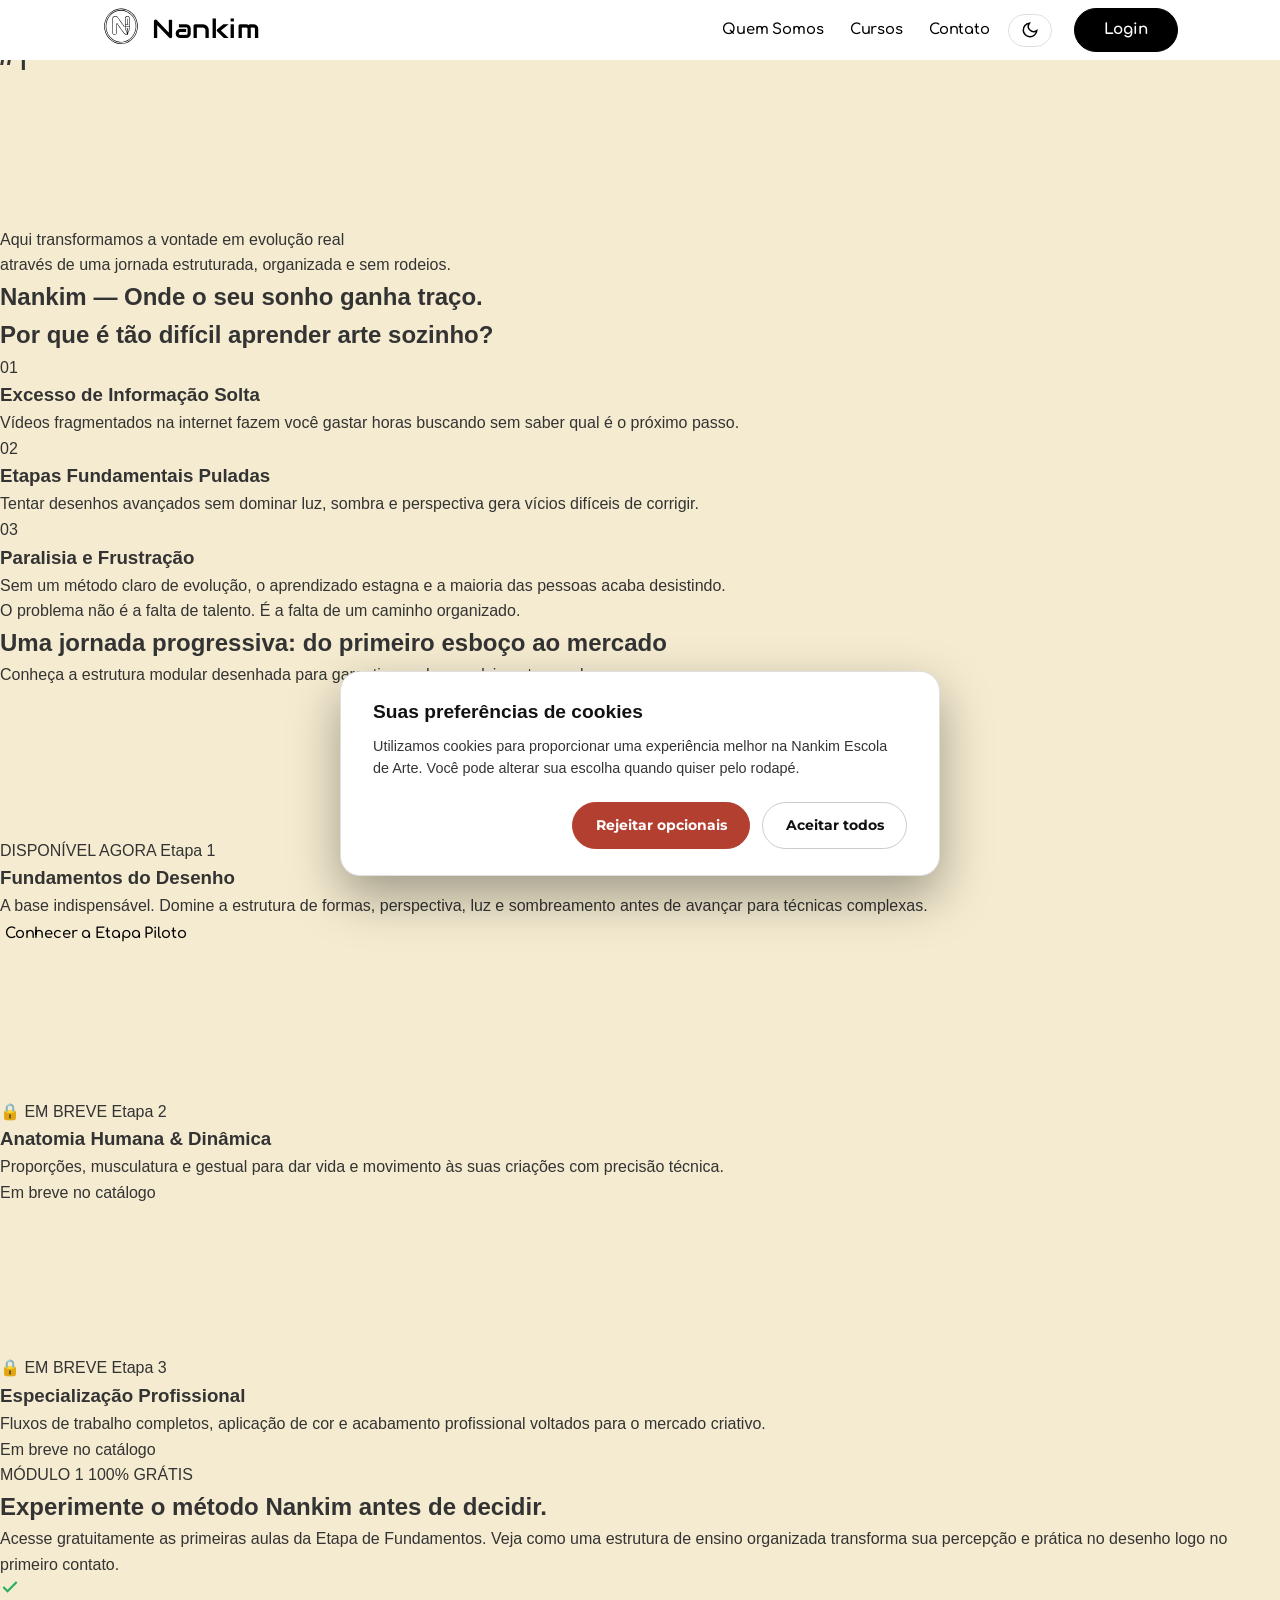
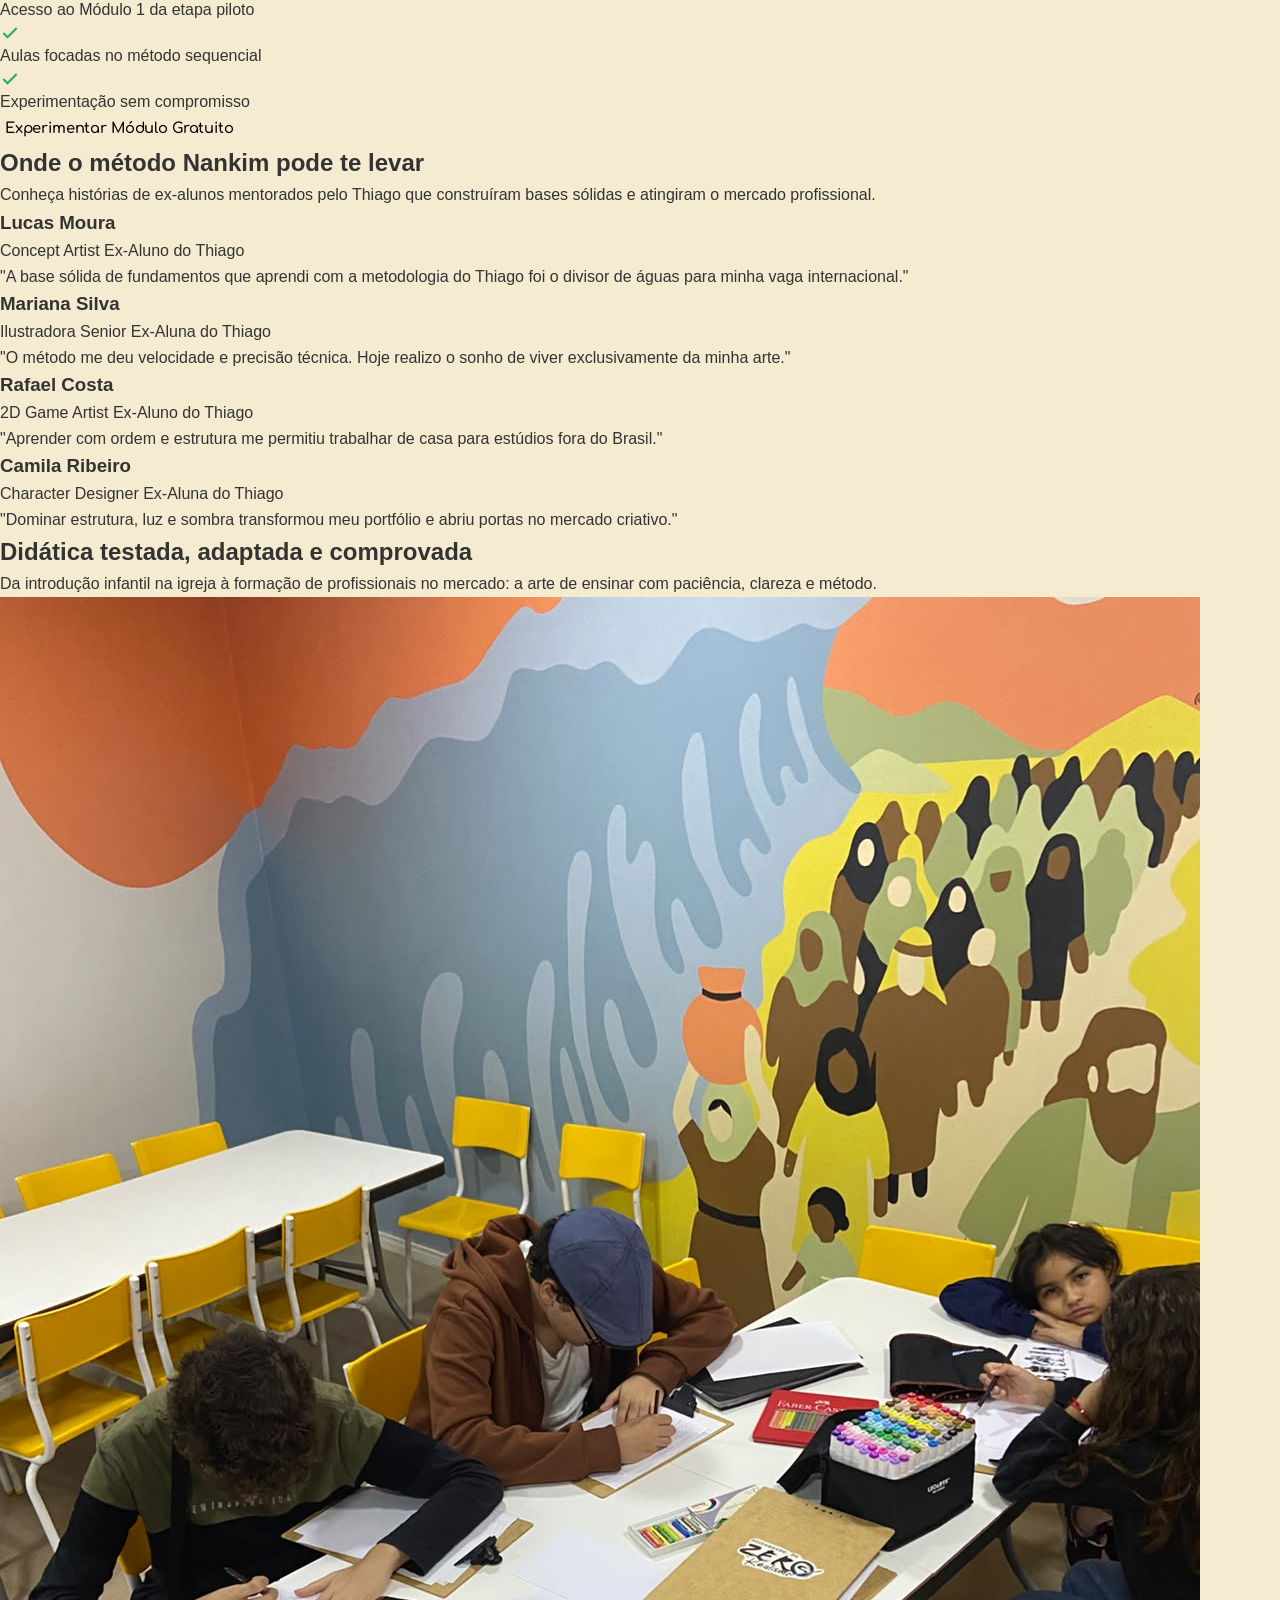
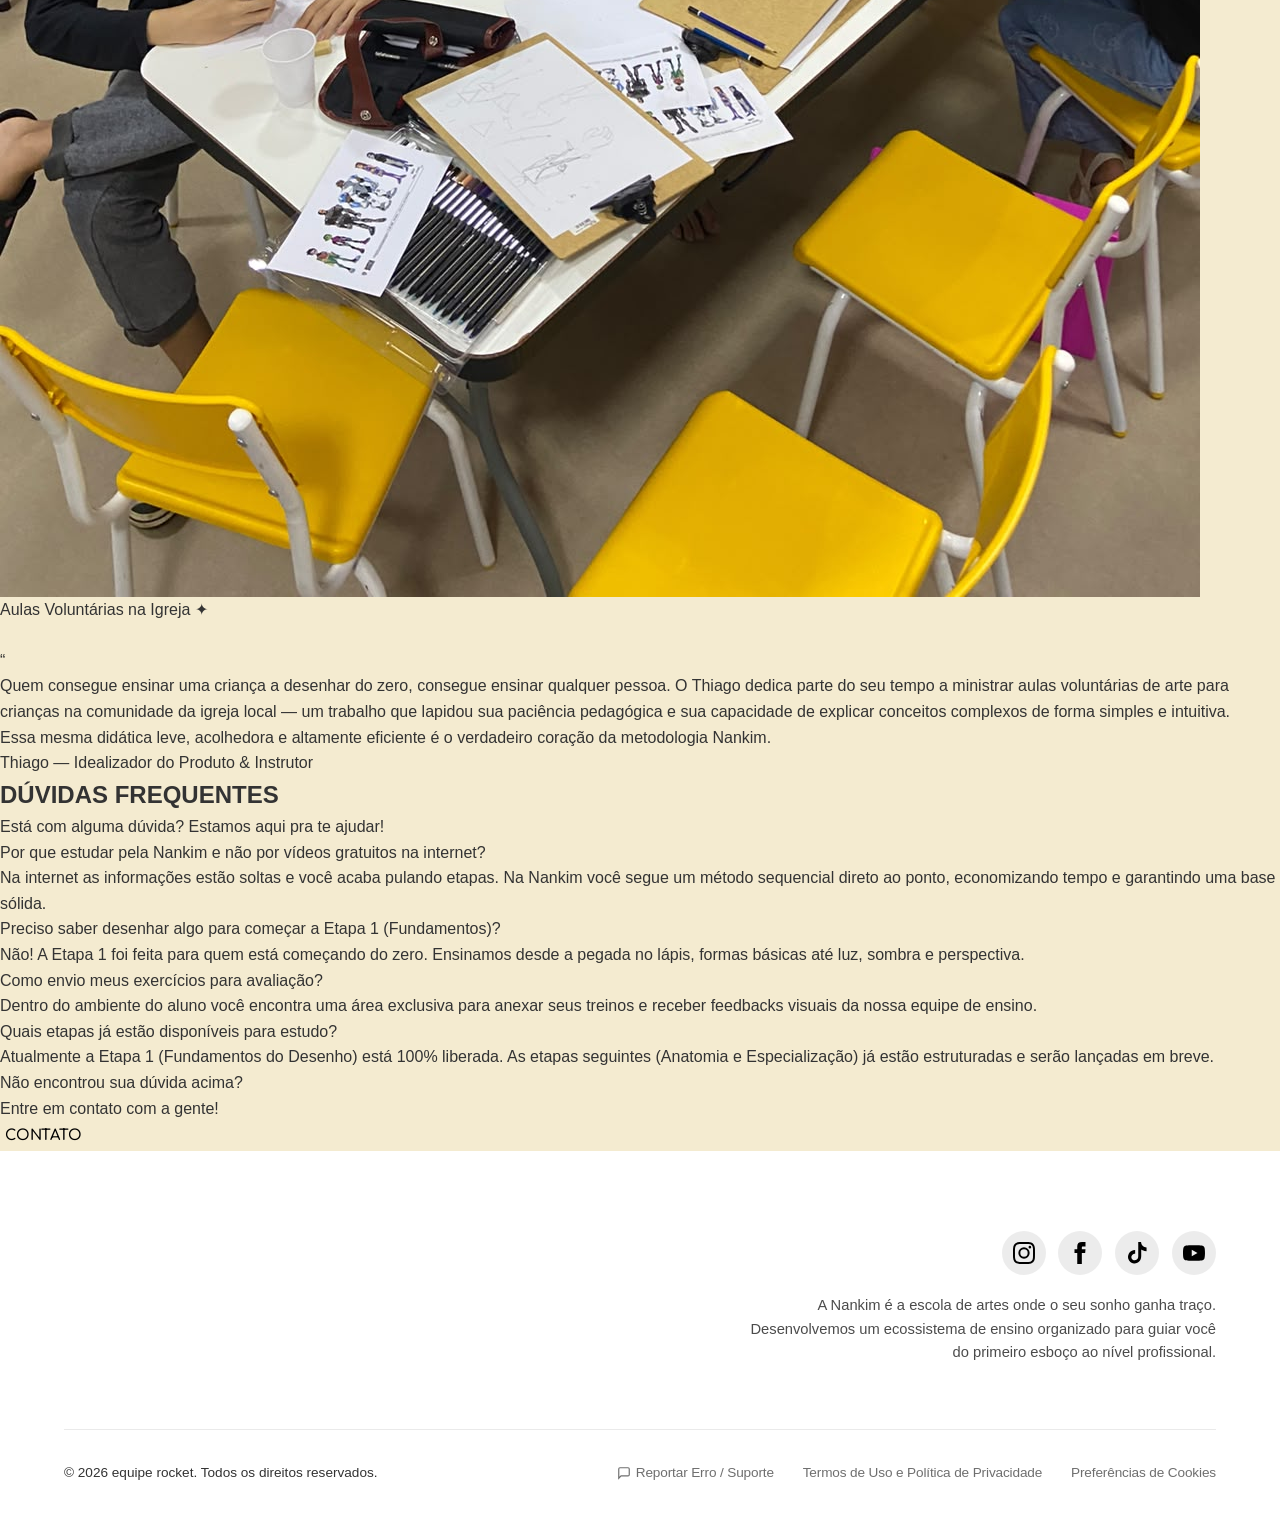
==== index.html @ a7477d25 "termos ajustado" ====
<!DOCTYPE html>
<html lang="pt-BR">

<head>
    <meta charset="UTF-8">
    <meta name="viewport" content="width=device-width, initial-scale=1.0">
    <title>Nankim Escola de Arte | Home</title>

    <!-- Conexão Prévia Google Fonts -->
    <link rel="preconnect" href="https://fonts.googleapis.com">
    <link rel="preconnect" href="https://fonts.gstatic.com" crossorigin>
    <link
        href="https://fonts.googleapis.com/css2?family=Caveat:wght@500;600;700&family=Comfortaa:wght@500;600;700&family=Lobster&family=Lobster+Two:ital,wght@0,400;0,700;1,400;1,700&family=Montserrat:wght@400;500;600;700;800;900&family=Share+Tech&family=Sora:wght@400;500;600;700&display=swap"
        rel="stylesheet">

    <!-- Estilos Base Globais e Específicos -->
    <link rel="stylesheet" href="css/reset.css">
    <link rel="stylesheet" href="css/variaveis.css">
    <link rel="stylesheet" href="css/menu.css">
    <link rel="stylesheet" href="css/rodape.css">
    <link rel="stylesheet" href="css/modais.css">
    <link rel="stylesheet" href="css/formularios.css">
    <link rel="stylesheet" href="css/home.css">
    <link rel="stylesheet" href="css/termos.css">



    <!-- Scripts Globais da Aplicação -->
    <script src="./js/global.js"></script>
    <script src="./js/login.js"></script>
    <script src="../js/cookies.js"></script>
    <script src="./js/termos.js"></script>
</head>

<body>
    <!-- Injeção dinâmica do menu global -->
    <div id="header-container"></div>

    <main>
        <!-- Área 1: Header Principal -->
        <section class="super-header-gnomon">
            <div class="header-container-limpo">
                <h1 class="titulo-cuberto-estilo">
                    <span class="linha-esquerda">Escola de Arte</span>
                    <span class="linha-direita">& Ilustração</span>
                </h1>

                <div class="bloco-proposta-cta">
                    <h2 class="subtitulo-pergunta-cuberto">
                        <span class="prefixo-barra">//</span>
                        <span id="texto-digitado"></span><span class="cursor-typing">|</span>
                    </h2>
                </div>

                <div class="container-video-showreel">
                    <video id="video-showreel-header" autoplay loop muted playsinline
                        poster="./imagens/banner-caneta.jpg">
                        <source src="./assets/video/video-principal.mp4" type="video/mp4">
                        Seu navegador não suporta a exibição de vídeos.
                    </video>
                    <div class="overlay-video"></div>
                    <div class="texto-sobre-video">
                        <p>Aqui transformamos a vontade em evolução real <br>através de uma jornada estruturada,
                            organizada e sem rodeios.</p>
                    </div>
                </div>

                <!-- Slogan em Destaque -->
                <div class="trava-slogan-container revelar-scroll">
                    <div class="box-slogan-glow">
                        <h2 class="trava-slogan-texto">
                            Nankim <span class="destaque-vermelho-slogan">— Onde o seu sonho ganha traço.</span>
                        </h2>
                    </div>
                </div>
            </div>
        </section>

        <!-- Bloco Escuro Centralizado -->
        <div class="cuberto-dark-section">

            <!-- Seção 2: Problemas do Autodidata (Clean & Sem Emojis) -->
            <section class="secao-pilares-clean">
                <div class="container-vitrine">
                    <div class="cabecalho-vitrine revelar-scroll">
                        <h2 class="titulo-destaque-vitrine">Por que é tão difícil aprender arte sozinho?</h2>
                    </div>

                    <div class="grid-pilares-modernos revelar-scroll">
                        <article class="card-pilar-moderno">
                            <span class="pilar-numero">01</span>
                            <h3 class="titulo-pilar-moderno">Excesso de Informação Solta</h3>
                            <p class="texto-pilar-moderno">Vídeos fragmentados na internet fazem você gastar horas
                                buscando sem saber qual é o próximo passo.</p>
                        </article>

                        <article class="card-pilar-moderno">
                            <span class="pilar-numero">02</span>
                            <h3 class="titulo-pilar-moderno">Etapas Fundamentais Puladas</h3>
                            <p class="texto-pilar-moderno">Tentar desenhos avançados sem dominar luz, sombra e
                                perspectiva gera vícios difíceis de corrigir.</p>
                        </article>

                        <article class="card-pilar-moderno">
                            <span class="pilar-numero">03</span>
                            <h3 class="titulo-pilar-moderno">Paralisia e Frustração</h3>
                            <p class="texto-pilar-moderno">Sem um método claro de evolução, o aprendizado estagna e a
                                maioria das pessoas acaba desistindo.</p>
                        </article>
                    </div>

                    <!-- Fechamento com a frase de impacto em destaque -->
                    <div class="fechamento-frase-impacto revelar-scroll">
                        <p class="subtitulo-detalhe-vitrine destaque-frase-fechamento">
                            O problema não é a falta de talento. <span class="destaque-vermelho">É a falta de um caminho
                                organizado.</span>
                        </p>
                    </div>
                </div>
            </section>
            <!-- Seção 3: Vitrine de Etapas (Trilha de Formação) -->
            <section class="secao-vitrine-cursos" id="cursos">
                <div class="container-vitrine">
                    <div class="cabecalho-vitrine">
                        <h2 class="titulo-destaque-vitrine">Uma jornada progressiva: do primeiro esboço ao mercado</h2>
                        <p class="subtitulo-detalhe-vitrine">Conheça a estrutura modular desenhada para garantir seu
                            desenvolvimento sem lacunas.</p>
                    </div>

                    <div class="grid-cards-cursos">
                        <article class="card-curso card-disponivel card-com-video">
                            <video class="video-bg-card" loop muted playsinline preload="metadata">
                                <source src="./assets/video/video-fundamento.mp4" type="video/mp4">
                            </video>
                            <div class="overlay-card-bg"></div>
                            <div class="conteudo-card-wrapper">
                                <div class="header-card-curso">
                                    <span class="tag-status status-disponivel">
                                        <span class="ponto-status"></span> DISPONÍVEL AGORA
                                    </span>
                                    <span class="categoria-curso">Etapa 1</span>
                                </div>
                                <div class="corpo-card-curso">
                                    <h3 class="nome-curso">Fundamentos do Desenho</h3>
                                    <p class="descricao-curso">A base indispensável. Domine a estrutura de formas,
                                        perspectiva, luz e sombreamento antes de avançar para técnicas complexas.</p>
                                </div>
                                <div class="footer-card-curso">
                                    <a href="./cursos.html" class="btn-card-cta link-magnetico">Conhecer a Etapa
                                        Piloto</a>
                                </div>
                            </div>
                        </article>

                        <article class="card-curso card-em-breve card-com-video">
                            <video class="video-bg-card" loop muted playsinline preload="metadata">
                                <source src="./assets/video/video-anatomia.mp4" type="video/mp4">
                            </video>
                            <div class="overlay-card-bg"></div>
                            <div class="conteudo-card-wrapper">
                                <div class="header-card-curso">
                                    <span class="tag-status status-em-breve">🔒 EM BREVE</span>
                                    <span class="categoria-curso">Etapa 2</span>
                                </div>
                                <div class="corpo-card-curso">
                                    <h3 class="nome-curso">Anatomia Humana & Dinâmica</h3>
                                    <p class="descricao-curso">Proporções, musculatura e gestual para dar vida e
                                        movimento às suas criações com precisão técnica.</p>
                                </div>
                                <div class="footer-card-curso">
                                    <button class="btn-card-bloqueado" disabled>Em breve no catálogo</button>
                                </div>
                            </div>
                        </article>

                        <article class="card-curso card-em-breve card-com-video">
                            <video class="video-bg-card" loop muted playsinline preload="metadata">
                                <source src="./assets/video/video-digital.mp4" type="video/mp4">
                            </video>
                            <div class="overlay-card-bg"></div>
                            <div class="conteudo-card-wrapper">
                                <div class="header-card-curso">
                                    <span class="tag-status status-em-breve">🔒 EM BREVE</span>
                                    <span class="categoria-curso">Etapa 3</span>
                                </div>
                                <div class="corpo-card-curso">
                                    <h3 class="nome-curso">Especialização Profissional</h3>
                                    <p class="descricao-curso">Fluxos de trabalho completos, aplicação de cor e
                                        acabamento profissional voltados para o mercado criativo.</p>
                                </div>
                                <div class="footer-card-curso">
                                    <button class="btn-card-bloqueado" disabled>Em breve no catálogo</button>
                                </div>
                            </div>
                        </article>
                    </div>
                </div>
            </section>

            <!-- Seção 4: Degustação Gratuita (Módulo Piloto) -->
            <section class="secao-degustacao">
                <div class="degustacao-container">
                    <div class="degustacao-card-destaque">
                        <div class="borda-luz-vermelha"></div>
                        <div class="degustacao-card-conteudo-inner">
                            <div class="degustacao-selo-wrapper">
                                <div class="degustacao-circulo-giratorio"></div>
                                <div class="degustacao-texto-pulsante">
                                    <span class="selo-sub-top">MÓDULO 1</span>
                                    <span class="selo-destaque selo-vermelho">100% GRÁTIS</span>
                                </div>
                            </div>
                            <div class="degustacao-conteudo">
                                <h2 class="degustacao-titulo">Experimente o método Nankim antes de decidir.</h2>
                                <p class="degustacao-descricao">Acesse gratuitamente as primeiras aulas da Etapa de
                                    Fundamentos. Veja como uma estrutura de ensino organizada transforma sua percepção e
                                    prática no desenho logo no primeiro contato.</p>
                                <ul class="degustacao-beneficios">
                                    <li><svg width="20" height="20" viewBox="0 0 24 24" fill="none" stroke="#27ae60"
                                            stroke-width="2.5">
                                            <polyline points="20 6 9 17 4 12"></polyline>
                                        </svg> Acesso ao Módulo 1 da etapa piloto</li>
                                    <li><svg width="20" height="20" viewBox="0 0 24 24" fill="none" stroke="#27ae60"
                                            stroke-width="2.5">
                                            <polyline points="20 6 9 17 4 12"></polyline>
                                        </svg> Aulas focadas no método sequencial</li>
                                    <li><svg width="20" height="20" viewBox="0 0 24 24" fill="none" stroke="#27ae60"
                                            stroke-width="2.5">
                                            <polyline points="20 6 9 17 4 12"></polyline>
                                        </svg> Experimentação sem compromisso</li>
                                </ul>
                                <button type="button" class="btn-degustacao-cta link-magnetico"
                                    data-modal="cadastro">Experimentar Módulo Gratuito</button>
                            </div>
                        </div>
                    </div>
                </div>
            </section>
        </div>

        <!-- Seção 5: Depoimentos (Casos de Sucesso Reais) -->
        <section class="cuberto-light-section" id="depoimentos">
            <div class="container-vitrine">
                <div class="cabecalho-vitrine-claro revelar-scroll">
                    <h2 class="titulo-destaque-claro">Onde o método Nankim pode te levar</h2>
                    <p class="subtitulo-detalhe-claro">Conheça histórias de ex-alunos mentorados pelo Thiago que
                        construíram bases sólidas e atingiram o mercado profissional.</p>
                </div>

                <div class="wrapper-depoimentos-stack revelar-scroll">
                    <article class="card-depo">
                        <div class="depo-header-sucesso">
                            <div class="depo-foto" style="background-image: url('https://i.pravatar.cc/150?img=11');">
                            </div>
                            <div class="depo-info-aluno">
                                <h3 class="depo-nome">Lucas Moura</h3>
                                <span class="depo-cargo">Concept Artist</span>
                                <span class="depo-empresa">Ex-Aluno do Thiago</span>
                            </div>
                        </div>
                        <p class="depo-quote">"A base sólida de fundamentos que aprendi com a metodologia do Thiago foi
                            o divisor de águas para minha vaga internacional."</p>
                    </article>

                    <article class="card-depo">
                        <div class="depo-header-sucesso">
                            <div class="depo-foto" style="background-image: url('https://i.pravatar.cc/150?img=47');">
                            </div>
                            <div class="depo-info-aluno">
                                <h3 class="depo-nome">Mariana Silva</h3>
                                <span class="depo-cargo">Ilustradora Senior</span>
                                <span class="depo-empresa">Ex-Aluna do Thiago</span>
                            </div>
                        </div>
                        <p class="depo-quote">"O método me deu velocidade e precisão técnica. Hoje realizo o sonho de
                            viver exclusivamente da minha arte."</p>
                    </article>

                    <article class="card-depo">
                        <div class="depo-header-sucesso">
                            <div class="depo-foto" style="background-image: url('https://i.pravatar.cc/150?img=33');">
                            </div>
                            <div class="depo-info-aluno">
                                <h3 class="depo-nome">Rafael Costa</h3>
                                <span class="depo-cargo">2D Game Artist</span>
                                <span class="depo-empresa">Ex-Aluno do Thiago</span>
                            </div>
                        </div>
                        <p class="depo-quote">"Aprender com ordem e estrutura me permitiu trabalhar de casa para
                            estúdios fora do Brasil."</p>
                    </article>

                    <article class="card-depo">
                        <div class="depo-header-sucesso">
                            <div class="depo-foto" style="background-image: url('https://i.pravatar.cc/150?img=44');">
                            </div>
                            <div class="depo-info-aluno">
                                <h3 class="depo-nome">Camila Ribeiro</h3>
                                <span class="depo-cargo">Character Designer</span>
                                <span class="depo-empresa">Ex-Aluna do Thiago</span>
                            </div>
                        </div>
                        <p class="depo-quote">"Dominar estrutura, luz e sombra transformou meu portfólio e abriu portas
                            no mercado criativo."</p>
                    </article>
                </div>
            </div>
        </section>

        <!-- Seção 6: Propósito e Didática Nankim -->
        <section class="secao-missao-institucional" id="missao">
            <div class="container-vitrine">
                <div class="cabecalho-vitrine-claro revelar-scroll">
                    <h2 class="titulo-destaque-claro">Didática testada, adaptada e comprovada</h2>
                    <p class="subtitulo-detalhe-claro">Da introdução infantil na igreja à formação de profissionais no
                        mercado: a arte de ensinar com paciência, clareza e método.</p>
                </div>

                <div class="grid-missao revelar-scroll">
                    <div class="coluna-galeria-missao">
                        <div class="moldura-foto-destaque">
                            <img id="foto-missao-principal" src="./assets/img/ensino/ensino1.jpeg"
                                alt="Thiago ensinando arte para crianças na igreja">
                            <div class="overlay-gradiente-foto"></div>
                            <span class="badge-foto-legenda">Aulas Voluntárias na Igreja ✦</span>
                        </div>
                        <div class="grid-thumbs-galeria">
                            <button class="thumb-item ativo" data-index="0"
                                style="background-image: url('./assets/img/ensino1.jpeg');"
                                aria-label="Ver foto 1"></button>
                            <button class="thumb-item" data-index="1"
                                style="background-image: url('./assets/img/ensino2.jpeg');"
                                aria-label="Ver foto 2"></button>
                            <button class="thumb-item" data-index="2"
                                style="background-image: url('./assets/img/ensino3.jpeg');"
                                aria-label="Ver foto 3"></button>
                            <button class="thumb-item" data-index="3"
                                style="background-image: url('./assets/img/ensino4.jpeg');"
                                aria-label="Ver foto 4"></button>
                            <button class="thumb-item" data-index="4"
                                style="background-image: url('./assets/img/ensino5.jpeg');"
                                aria-label="Ver foto 5"></button>
                            <button class="thumb-item" data-index="5"
                                style="background-image: url('./assets/img/ensino6.jpeg');"
                                aria-label="Ver foto 6"></button>
                        </div>
                    </div>

                    <div class="coluna-texto-missao">
                        <div class="card-texto-proposito">
                            <span class="prefixo-aspas">“</span>
                            <p class="texto-missao-destaque">Quem consegue ensinar uma criança a desenhar do zero,
                                consegue ensinar qualquer pessoa. O Thiago dedica parte do seu tempo a ministrar aulas
                                voluntárias de arte para crianças na comunidade da igreja local — um trabalho que
                                lapidou sua paciência pedagógica e sua capacidade de explicar conceitos complexos de
                                forma simples e intuitiva.</p>
                            <p class="texto-missao-complemento">Essa mesma didática leve, acolhedora e altamente
                                eficiente é o verdadeiro coração da metodologia Nankim.</p>
                            <div class="rodape-autor-missao">
                                <span class="linha-decorativa-vermelha"></span>
                                <span class="nome-instrutor-missao">Thiago — Idealizador do Produto & Instrutor</span>
                            </div>
                        </div>
                    </div>
                </div>
            </div>
        </section>

        <!-- Seção 7: FAQ (Dúvidas Frequentes) -->
        <section class="cuberto-dark-footer-section" id="faq">
            <div class="container-vitrine">
                <div class="cabecalho-vitrine revelar-scroll">
                    <h2 class="titulo-destaque-vitrine">DÚVIDAS FREQUENTES</h2>
                    <p class="subtitulo-detalhe-vitrine">Está com alguma dúvida? Estamos aqui pra te ajudar!</p>
                </div>

                <div class="accordion-faq-container revelar-scroll">
                    <div class="faq-item">
                        <button class="faq-pergunta">Por que estudar pela Nankim e não por vídeos gratuitos na internet?
                            <span class="faq-icone"></span></button>
                        <div class="faq-resposta">
                            <p>Na internet as informações estão soltas e você acaba pulando etapas. Na Nankim você segue
                                um método sequencial direto ao ponto, economizando tempo e garantindo uma base sólida.
                            </p>
                        </div>
                    </div>
                    <div class="faq-item">
                        <button class="faq-pergunta">Preciso saber desenhar algo para começar a Etapa 1 (Fundamentos)?
                            <span class="faq-icone"></span></button>
                        <div class="faq-resposta">
                            <p>Não! A Etapa 1 foi feita para quem está começando do zero. Ensinamos desde a pegada no
                                lápis, formas básicas até luz, sombra e perspectiva.</p>
                        </div>
                    </div>
                    <div class="faq-item">
                        <button class="faq-pergunta">Como envio meus exercícios para avaliação? <span
                                class="faq-icone"></span></button>
                        <div class="faq-resposta">
                            <p>Dentro do ambiente do aluno você encontra uma área exclusiva para anexar seus treinos e
                                receber feedbacks visuais da nossa equipe de ensino.</p>
                        </div>
                    </div>
                    <div class="faq-item">
                        <button class="faq-pergunta">Quais etapas já estão disponíveis para estudo? <span
                                class="faq-icone"></span></button>
                        <div class="faq-resposta">
                            <p>Atualmente a Etapa 1 (Fundamentos do Desenho) está 100% liberada. As etapas seguintes
                                (Anatomia e Especialização) já estão estruturadas e serão lançadas em breve.</p>
                        </div>
                    </div>
                </div>

                <div class="faq-contato-cta revelar-scroll">
                    <p>Não encontrou sua dúvida acima? <br>Entre em contato com a gente!</p>
                    <a href="./contato.html" class="btn-faq-contato link-magnetico">CONTATO</a>
                </div>
            </div>
        </section>
    </main>

    <!-- Injeção dinâmica do rodapé global -->
    <div id="footer-container"></div>


    <!-- Script Exclusivo da Home -->
    <script src="./js/home.js"></script>
</body>

</html>
---- css/variaveis.css ----
@import url('https://fonts.googleapis.com/css2?family=Audiowide&family=Caveat:wght@500;600;700&family=Comfortaa:wght@500;600;700&display=swap');

/* --- Variáveis de Tema (Apenas para o Menu por enquanto) --- */
:root {
    --bg-menu: #ffffff;
    --texto-menu: #000000;
}

:root[data-theme="dark"] {
    --bg-menu: #2b2b2b; /* ou #000000 se preferir preto puro */
    --texto-menu: #ffffff;
}

/* Inverte o SVG do ícone no modo escuro */
:root[data-theme="dark"] .menu-global .logo-img-simbolo {
    filter: invert(1);
}
/* ================= CORES DE TEMA DO MENU ================= */
:root {
    --menu-bg: #ffffff;
    --menu-texto: #000000;
    --menu-scrolled-bg: rgba(255, 255, 255, 0.98);
}

:root[data-theme="dark"] {
    --menu-bg: #000000;
    --menu-texto: #ffffff;
    --menu-scrolled-bg: rgba(0, 0, 0, 0.98);
}

/* ================= RESET BÁSICO E TIPOGRAFIA ================= */
* {
    margin: 0;
    padding: 0;
    box-sizing: border-box;
    font-family: 'Segoe UI', Tahoma, Geneva, Verdana, sans-serif;
}

html {
    scroll-behavior: smooth;
}

body {
    background-color: #F4EBD0;
    color: #333;
    line-height: 1.6;
}

img,
iframe,
video {
    max-width: 100%;
}
---- css/menu.css ----
/* ================= CABEÇALHO (MENU MINIMALISTA - TIPO CUBERTO) ================= */
.menu-global {
    position: fixed;
    top: 0;
    left: 0;
    width: 100%;
    z-index: 1000;
    background-color: var(--menu-bg);
    display: flex;
    justify-content: space-between;
    align-items: center;
    padding: 0.5rem 8% !important;
    box-shadow: none;
    transition: background-color 0.3s ease, padding 0.3s ease, box-shadow 0.3s ease;
    font-family: 'Comfortaa', cursive;
}

.menu-global.scrolled {
    background-color: var(--menu-scrolled-bg);
    backdrop-filter: blur(12px);
    padding: 0.4rem 8% !important;
    box-shadow: 0 2px 10px rgba(0, 0, 0, 0.04);
}

/* LOGO FIXA */
.menu-global .logo {
    display: inline-flex;
    align-items: center;
    gap: 0.75rem;
    text-decoration: none;
    color: var(--menu-texto) !important;
    cursor: pointer;
    opacity: 1 !important;
    visibility: visible !important;
    pointer-events: auto !important;
    transform: none !important;
}

/* SÍMBOLO DA LOGO */
.logo-icone-wrapper {
    display: flex !important;
    width: 38px;
    height: 38px;
    align-items: center;
    justify-content: center;
    flex-shrink: 0;
    position: relative;
}

.logo-img-simbolo {
    width: 54px;
    height: 54px;
    max-width: none;
    object-fit: contain;
    border-radius: 50%;
    transition: transform 0.6s cubic-bezier(0.34, 1.56, 0.64, 1), filter 0.3s ease;
}

/* Inverte a cor do ícone SVG da logo para branco quando o tema for escuro */
:root[data-theme="dark"] .menu-global .logo-img-simbolo {
    filter: invert(1);
}

.logo:hover .logo-img-simbolo {
    transform: rotate(360deg);
}

.logo-texto-wrapper {
    display: inline-flex;
    align-items: center;
    white-space: nowrap;
    line-height: 1;
}

/* NANKIM COM FONTE AUDIOWIDE */
.logo-fixo {
    font-family: 'Audiowide', cursive;
    font-size: 1.6rem;
    font-weight: 400;
    letter-spacing: 0.02em;
    color: var(--menu-texto) !important;
    display: inline-block;
}

/* ART SCHOOL COM FONTE CAVEAT */
.logo-expansivel {
    display: inline-flex;
    align-items: center;
    max-width: 0;
    opacity: 0;
    overflow: hidden;
    font-family: 'Caveat', cursive;
    font-size: 1.05rem;
    font-weight: 700;
    color: var(--menu-texto) !important;
    line-height: 1;
    white-space: nowrap;
    transition: max-width 0.45s cubic-bezier(0.76, 0, 0.24, 1), 
                opacity 0.35s ease, 
                padding-left 0.35s ease,
                padding-right 0.35s ease;
}

.logo:hover .logo-expansivel {
    max-width: 200px;
    opacity: 1;
    padding-left: 0.35rem;
    padding-right: 0.5rem;
}

/* NAV E LINKS COM FONTE COMFORTAA */
.menu-global nav {
    display: flex;
    gap: 0.65rem;
    align-items: center;
}

.link-magnetico {
    display: inline-flex;
    align-items: center;
    position: relative;
    font-family: 'Comfortaa', cursive;
    color: var(--menu-texto) !important;
    text-decoration: none;
    font-size: 0.92rem;
    font-weight: 600;
    letter-spacing: -0.01em;
    padding: 0.2rem 0.3rem;
    transition: color 0.3s ease, transform 0.2s cubic-bezier(0.25, 1, 0.5, 1);
}

/* BOLINHA APENAS NA PÁGINA ATIVA */
.dot-hover {
    width: 6px;
    height: 6px;
    background-color: var(--menu-texto);
    border-radius: 50%;
    margin-right: 0px;
    opacity: 0;
    transform: scale(0);
    transition: all 0.3s cubic-bezier(0.34, 1.56, 0.64, 1);
}

.link-magnetico.pagina-ativa .dot-hover {
    opacity: 1;
    transform: scale(1);
    margin-right: 6px;
}

/* ================= BOTÃO DE ALTERNÂNCIA DE TEMA (DESIGN ELEGANTE) ================= */
.btn-toggle-tema {
    background: transparent;
    border: 1px solid rgba(128, 128, 128, 0.25);
    border-radius: 50px;
    padding: 0.4rem 0.75rem !important;
    cursor: pointer;
    display: inline-flex;
    align-items: center;
    justify-content: center;
    margin: 0 0.2rem;
    color: var(--menu-texto) !important;
    transition: background-color 0.3s ease, border-color 0.3s ease, transform 0.2s ease;
}

.btn-toggle-tema:hover {
    border-color: var(--menu-texto);
    background-color: rgba(128, 128, 128, 0.1);
}

.btn-toggle-tema .icone-sol,
.btn-toggle-tema .icone-lua {
    display: inline-flex;
    align-items: center;
    justify-content: center;
    transition: transform 0.4s cubic-bezier(0.34, 1.56, 0.64, 1);
}

/* Exibe Sol no modo escuro e Lua no modo claro */
:root[data-theme="dark"] .btn-toggle-tema .icone-sol { display: inline-flex; }
:root[data-theme="dark"] .btn-toggle-tema .icone-lua { display: none; }

:root:not([data-theme="dark"]) .btn-toggle-tema .icone-sol { display: none; }
:root:not([data-theme="dark"]) .btn-toggle-tema .icone-lua { display: inline-flex; }

/* BOTÃO LOGIN COM FONTE COMFORTAA */
.btn-login {
    background-color: var(--menu-texto);
    color: var(--menu-bg) !important;
    border: 1px solid var(--menu-texto);
    padding: 0.75rem 1.8rem;
    margin-left: 0.5rem;
    border-radius: 50px;
    font-family: 'Comfortaa', cursive;
    font-size: 0.95rem;
    font-weight: 700;
    cursor: pointer;
    line-height: 1.2;
    transition: background-color 0.3s ease, color 0.3s ease, border-color 0.3s ease, transform 0.2s ease;
}

.btn-login:hover {
    background-color: var(--menu-bg);
    color: var(--menu-texto) !important;
    border-color: var(--menu-texto);
}

/* MENU MOBILE */
.btn-mobile {
    display: none;
    background: transparent;
    border: none;
    cursor: pointer;
}

.btn-mobile span {
    display: block;
    width: 22px;
    height: 3px;
    background: var(--menu-texto);
    margin: 4px 0;
    border-radius: 2px;
}

@media (max-width: 900px) {
    .menu-global {
        flex-wrap: wrap;
        justify-content: space-between;
    }

    .menu-global nav {
        width: 100%;
        justify-content: center;
    }
}

@media (max-width: 768px) {
    .menu-global {
        justify-content: space-between;
        padding: 1rem 5%;
    }

    .btn-mobile {
        display: block;
    }

    .menu-global nav {
        display: none;
    }

    .menu-global nav.menu-aberto {
        display: flex;
        flex-direction: column;
        align-items: stretch;
        gap: 1rem;
        padding: 1rem 0 0;
    }

    .menu-global nav.menu-aberto a,
    .menu-global nav.menu-aberto .btn-login,
    .menu-global nav.menu-aberto .btn-toggle-tema {
        width: 100%;
        padding: 0.75rem 1rem;
        text-align: center;
    }

    .menu-global nav.menu-aberto .menu-conta {
        width: 100%;
    }

    .menu-global nav.menu-aberto .menu-conta-opcoes {
        position: static;
        min-width: 0;
        margin-top: 0.4rem;
    }
}
---- css/rodape.css ----
/* ================= RODAPÉ ================= */
.rodape-global {
    background-color: var(--menu-bg);
    color: var(--menu-texto);
    padding: 5rem 5% 2.5rem;
    font-family: 'Montserrat', sans-serif;
    position: relative;
    z-index: 10;
    transition: background-color 0.3s ease, color 0.3s ease;
}

.rodape-container {
    max-width: 1200px;
    margin: 0 auto;
    display: flex;
    flex-direction: column;
    gap: 4rem;
}

.rodape-superior {
    display: flex;
    justify-content: flex-end;
    align-items: flex-start;
    flex-wrap: wrap;
    gap: 2rem;
}

.logo-rodape-estatica {
    display: inline-flex;
    align-items: center;
    gap: 0.85rem;
    color: var(--menu-texto) !important;
    user-select: none;
}

.logo-rodape-icone {
    width: 52px;
    height: 52px;
    border-radius: 50%;
    object-fit: contain;
    display: block;
    transition: filter 0.3s ease;
}

/* Inverte o ícone da logo no rodapé apenas no modo escuro */
:root[data-theme="dark"] .logo-rodape-icone {
    filter: invert(1);
}

.logo-fixo-rodape {
    font-family: 'Audiowide', cursive;
    font-size: 1.6rem;
    font-weight: 400;
    letter-spacing: 0.02em;
    color: var(--menu-texto) !important;
}

.logo-sub-rodape {
    font-family: 'Caveat', cursive;
    font-size: 1.1rem;
    font-weight: 700;
    color: var(--menu-texto) !important;
    padding-left: 0.35rem;
}

.rodape-col-dir {
    max-width: 480px;
    text-align: right;
}

.rodape-sociais {
    display: flex;
    justify-content: flex-end;
    gap: 0.8rem;
    margin-bottom: 1.2rem;
}

.rodape-sociais a {
    color: var(--menu-texto) !important;
    display: inline-flex;
    align-items: center;
    justify-content: center;
    width: 44px;
    height: 44px;
    border-radius: 50%;
    background-color: rgba(128, 128, 128, 0.15);
    transition: background-color 0.3s ease, color 0.3s ease, transform 0.2s cubic-bezier(0.25, 1, 0.5, 1);
}

.rodape-sociais a:hover {
    background-color: var(--menu-texto);
    color: var(--menu-bg) !important;
}

.rodape-desc-escola {
    font-size: 0.92rem;
    color: var(--menu-texto);
    opacity: 0.7;
    line-height: 1.6;
}

.rodape-inferior {
    display: flex;
    justify-content: space-between;
    align-items: center;
    flex-wrap: wrap;
    gap: 1.5rem;
    border-top: 1px solid rgba(128, 128, 128, 0.2);
    padding-top: 2rem;
    font-size: 0.85rem;
    color: var(--menu-texto);
    opacity: 0.8;
}

.rodape-copyright {
    margin: 0;
}

.rodape-links-legais {
    display: flex;
    gap: 1.8rem;
    flex-wrap: wrap;
}

.rodape-links-legais a, 
.rodape-links-legais button {
    color: var(--menu-texto) !important;
    text-decoration: none;
    font: inherit;
    background: none;
    border: none;
    cursor: pointer;
    padding: 0;
    opacity: 0.7;
    transition: color 0.3s ease, opacity 0.3s ease, transform 0.2s cubic-bezier(0.25, 1, 0.5, 1);
}

.rodape-links-legais a:hover, 
.rodape-links-legais button:hover {
    opacity: 1;
    text-decoration: underline;
    text-underline-offset: 3px;
}

@media (max-width: 850px) {
    .rodape-superior {
        flex-direction: column;
        align-items: center;
        text-align: center;
    }
    
    .rodape-col-dir {
        text-align: center;
    }
    
    .rodape-sociais {
        justify-content: center;
    }

    .rodape-inferior {
        flex-direction: column-reverse;
        justify-content: center;
        text-align: center;
        gap: 1rem;
    }
    
    .rodape-links-legais {
        justify-content: center;
    }
}
---- css/modais.css ----
/* ================= MODAIS ================= */
.modal {
    display: none;
    position: fixed;
    top: 0;
    left: 0;
    width: 100%;
    height: 100%;
    background-color: rgba(0, 0, 0, 0.65);
    backdrop-filter: blur(8px);
    z-index: 2000;
    justify-content: center;
    align-items: center;
    padding: 1.5rem;
}

.modal-content {
    background-color: #ffffff;
    padding: 2.8rem 2.2rem 2.2rem;
    border-radius: 28px;
    width: 100%;
    max-width: 440px;
    position: relative;
    box-sizing: border-box;
    max-height: 90vh;
    overflow-y: auto;
    box-shadow: 0 25px 50px rgba(0, 0, 0, 0.25);
    border: 1px solid rgba(0, 0, 0, 0.08);
    animation: surgimentoModal 0.4s cubic-bezier(0.16, 1, 0.3, 1);
}

.modal-largo {
    max-width: 780px;
}

@keyframes surgimentoModal {
    from {
        opacity: 0;
        transform: translateY(20px) scale(0.96);
    }
    to {
        opacity: 1;
        transform: translateY(0) scale(1);
    }
}

.modal-content::-webkit-scrollbar {
    width: 6px;
}
.modal-content::-webkit-scrollbar-track {
    background: transparent;
}
.modal-content::-webkit-scrollbar-thumb {
    background: #e0e0e0;
    border-radius: 10px;
}
.modal-content::-webkit-scrollbar-thumb:hover {
    background: #b33f30;
}

.close-btn {
    position: absolute;
    top: 20px;
    right: 22px;
    font-size: 1.6rem;
    line-height: 1;
    cursor: pointer;
    color: #999999;
    transition: color 0.2s ease, transform 0.2s ease;
}

.close-btn:hover {
    color: #000000;
    transform: rotate(90deg);
}

.modal-content h2 {
    margin-bottom: 1.8rem;
    color: #000000;
    font-family: 'Montserrat', sans-serif;
    font-size: 1.6rem;
    font-weight: 800;
    text-align: center;
    letter-spacing: -0.5px;
}
---- css/formularios.css ----
/* ================= FORMULÁRIOS ================= */
form {
    display: flex;
    flex-direction: column;
    gap: 1.2rem;
}

.input-group {
    display: flex;
    flex-direction: column;
    gap: 0.4rem;
    position: relative;
}

.input-group label {
    font-size: 0.85rem;
    font-weight: 700;
    color: #333333;
    font-family: 'Montserrat', sans-serif;
}

.input-group input {
    width: 100%;
    box-sizing: border-box !important;
    padding: 0.9rem 1.1rem;
    border: 1px solid #e2e2e2;
    border-radius: 14px;
    background-color: #f9f9f9;
    font-family: 'Montserrat', sans-serif;
    font-size: 0.95rem;
    color: #000000;
    transition: border-color 0.3s ease, background-color 0.3s ease, box-shadow 0.3s ease;
}

.input-group input:focus {
    outline: none;
    border-color: #000000;
    background-color: #ffffff;
    box-shadow: 0 0 0 4px rgba(0, 0, 0, 0.05);
}

.campo-senha-wrapper {
    position: relative;
    display: flex;
    align-items: center;
    width: 100%;
}

.campo-senha-wrapper input {
    padding-right: 2.8rem;
}

.btn-eye {
    position: absolute;
    right: 12px;
    background: none;
    border: none;
    cursor: pointer;
    font-size: 1.1rem;
    opacity: 0.6;
    transition: opacity 0.2s ease;
}

.btn-eye:hover {
    opacity: 1;
}

form button[type="submit"] {
    background-color: #000000;
    color: #ffffff !important;
    border: 1px solid #000000;
    padding: 1rem 1.8rem;
    border-radius: 50px;
    font-family: 'Montserrat', sans-serif;
    font-size: 0.95rem;
    font-weight: 700;
    cursor: pointer;
    margin-top: 0.8rem;
    transition: background-color 0.3s ease, border-color 0.3s ease, transform 0.2s cubic-bezier(0.25, 1, 0.5, 1);
}

form button[type="submit"]:hover:not(:disabled) {
    background-color: #222222;
    border-color: #222222;
    transform: translateY(-2px);
}

.alternar-cadastro {
    margin-top: 0.5rem;
    color: #666666;
    font-size: 0.88rem;
    font-family: 'Montserrat', sans-serif;
    text-align: center;
}

.alternar-cadastro button {
    padding: 0;
    border: 0;
    background: transparent;
    color: #b33f30;
    font-family: 'Montserrat', sans-serif;
    font-weight: 700;
    text-decoration: underline;
    text-underline-offset: 3px;
    cursor: pointer;
    transition: color 0.2s ease;
}

.alternar-cadastro button:hover {
    color: #000000;
}

/* ================= FEEDBACK E VALIDAÇÃO ================= */
.input-group.erro input {
    border-color: #e74c3c !important;
    background-color: #fff8f8 !important;
}

.input-group.sucesso input {
    border-color: #27ae60 !important;
}

.input-feedback {
    font-size: 0.78rem;
    color: #e74c3c;
    min-height: 1.1rem;
    margin-top: 0.2rem;
    display: block;
    font-family: 'Montserrat', sans-serif;
    font-weight: 600;
}

.msg-erro {
    background-color: #fdeaea;
    color: #e74c3c;
    padding: 0.8rem;
    border-radius: 4px;
    font-size: 0.9rem;
    border-left: 4px solid #e74c3c;
}

.msg-sucesso-info {
    background-color: #eafaf1;
    color: #27ae60;
    padding: 0.8rem;
    border-radius: 4px;
    font-size: 0.9rem;
    border-left: 4px solid #27ae60;
}

.animar-shake {
    animation: shake 0.5s;
}

@keyframes shake {
    0% { transform: translateX(0); }
    25% { transform: translateX(-5px); }
    50% { transform: translateX(5px); }
    75% { transform: translateX(-5px); }
    100% { transform: translateX(0); }
}

.senha-requisitos {
    display: flex;
    flex-direction: column;
    gap: 0.3rem;
    margin-top: 0.5rem;
    font-size: 0.8rem;
    color: #777;
    transition: all 0.3s ease;
}

.senha-requisitos span {
    display: flex;
    align-items: center;
    gap: 0.5rem;
}

.senha-requisitos span.valido {
    color: #27ae60;
    font-weight: 500;
}

.linha-inputs {
    display: flex;
    gap: 1rem;
    width: 100%;
}

.linha-inputs .input-group {
    flex: 1;
    min-width: 0;
}

.senha-requisitos {
    display: grid;
    grid-template-columns: 1fr 1fr;
    gap: 0.4rem 1rem;
    background-color: #f8f8f8;
    padding: 0.9rem 1.1rem;
    border-radius: 14px;
    border: 1px solid #eaeaea;
    margin-top: -0.2rem;
}

.req-item {
    font-size: 0.78rem;
    font-weight: 600;
    color: #e74c3c;
    transition: color 0.3s ease;
}

.req-item.valido {
    color: #27ae60;
}

.checkbox-group {
    margin-top: 0.4rem;
}

.label-termos {
    display: flex;
    align-items: center;
    gap: 10px;
    font-size: 0.85rem !important;
    color: #555555 !important;
    font-weight: 500 !important;
    cursor: pointer;
}

.label-termos input[type="checkbox"] {
    width: 18px;
    height: 18px;
    accent-color: #b33f30;
    cursor: pointer;
}

.label-termos a {
    color: #b33f30;
    font-weight: 700;
    text-decoration: underline;
}

@media (max-width: 650px) {
    .linha-inputs {
        flex-direction: column;
        gap: 1.2rem;
    }
    .senha-requisitos {
        grid-template-columns: 1fr;
    }
}

.msg-sucesso-card {
    display: flex;
    align-items: center;
    gap: 0.8rem;
    background-color: #f0fdf4;
    border: 1px solid #bbf7d0;
    color: #166534;
    padding: 1rem 1.2rem;
    border-radius: 16px;
    font-size: 0.92rem;
    margin-bottom: 1.5rem;
}

.btn-confirmacao-preto {
    width: 100%;
    background-color: #000000;
    color: #ffffff !important;
    border: 1px solid #000000;
    padding: 1rem 1.8rem;
    border-radius: 50px;
    font-family: 'Montserrat', sans-serif;
    font-size: 0.95rem;
    font-weight: 700;
    cursor: pointer;
    transition: background-color 0.3s ease, transform 0.2s ease;
}

.btn-confirmacao-preto:hover {
    background-color: #222222;
    transform: translateY(-2px);
}

.msg-liberado-card {
    display: flex;
    align-items: flex-start;
    gap: 1rem;
    background-color: #f0fdf4;
    border: 1px solid #bbf7d0;
    padding: 1.2rem;
    border-radius: 18px;
    margin-bottom: 1.5rem;
}

.liberado-icone-wrapper {
    flex-shrink: 0;
    width: 42px;
    height: 42px;
    background-color: #dcfce7;
    border-radius: 50%;
    display: flex;
    align-items: center;
    justify-content: center;
}

.liberado-textos strong {
    display: block;
    color: #166534;
    font-size: 0.98rem;
    margin-bottom: 0.2rem;
}

.liberado-textos p {
    color: #15803d;
    font-size: 0.85rem;
    margin: 0;
}

.barra-carregando-wrapper {
    width: 100%;
    height: 6px;
    background-color: #e2e8f0;
    border-radius: 10px;
    overflow: hidden;
}

.barra-carregando-progresso {
    height: 100%;
    background-color: #27ae60;
    width: 0%;
    animation: carregarRedirecionamento 2.2s linear forwards;
}

@keyframes carregarRedirecionamento {
    from { width: 0%; }
    to { width: 100%; }
}

.login-tabs-perfil {
    display: flex;
    background-color: #f1f5f9;
    padding: 4px;
    border-radius: 50px;
    margin-bottom: 1.2rem;
}

.tab-perfil {
    flex: 1;
    background: transparent;
    border: none;
    padding: 0.65rem 1rem;
    font-size: 0.88rem;
    font-weight: 700;
    color: #64748b;
    border-radius: 50px;
    cursor: pointer;
    transition: all 0.2s ease;
}

.tab-perfil.active {
    background-color: #000000;
    color: #ffffff;
    box-shadow: 0 4px 10px rgba(0, 0, 0, 0.15);
}
---- css/termos.css ----
/* ==========================================================================
   NANKIM ESCOLA DE ARTE - ESTILOS DO MODAL DE TERMOS
   ========================================================================== */

/* Overlay / Backdrop Global */
#modal-termos.modal {
    position: fixed !important;
    top: 0 !important;
    left: 0 !important;
    width: 100vw !important;
    height: 100vh !important;
    background-color: rgba(0, 0, 0, 0.65) !important;
    backdrop-filter: blur(4px) !important;
    z-index: 999999 !important;
    display: none;
    align-items: center !important;
    justify-content: center !important;
    padding: 20px !important;
    box-sizing: border-box !important;
}

/* Card do Modal - MODO CLARO (Branco Clean) */
#modal-termos .termos-card {
    position: relative !important;
    background-color: #ffffff !important;
    color: #111111 !important;
    width: min(720px, 100%) !important;
    max-height: 85vh !important;
    border-radius: 20px !important;
    padding: 2.2rem 2.4rem !important;
    display: flex !important;
    flex-direction: column !important;
    box-shadow: 0 20px 50px rgba(0, 0, 0, 0.25) !important;
    border: 1px solid rgba(0, 0, 0, 0.1) !important;
    font-family: 'Montserrat', -apple-system, BlinkMacSystemFont, sans-serif !important;
    animation: termosEntrada 0.35s cubic-bezier(0.16, 1, 0.3, 1) !important;
    box-sizing: border-box !important;
}

/* Card do Modal - MODO ESCURO (Dark Mode) */
:root[data-theme="dark"] #modal-termos .termos-card {
    background-color: #181818 !important;
    color: #ffffff !important;
    border-color: rgba(255, 255, 255, 0.15) !important;
    box-shadow: 0 20px 50px rgba(0, 0, 0, 0.5) !important;
}

#modal-termos .termos-cabecalho {
    margin-bottom: 1.2rem !important;
    padding-bottom: 0.8rem !important;
    border-bottom: 1px solid rgba(0, 0, 0, 0.1) !important;
}

:root[data-theme="dark"] #modal-termos .termos-cabecalho {
    border-bottom-color: rgba(255, 255, 255, 0.15) !important;
}

#modal-termos .termos-eyebrow {
    font-size: 0.8rem !important;
    text-transform: uppercase !important;
    letter-spacing: 1.5px !important;
    color: #b33f30 !important;
    font-weight: 700 !important;
    margin: 0 0 6px 0 !important;
}

#modal-termos .termos-cabecalho h2 {
    margin: 0 !important;
    font-size: 1.6rem !important;
    font-weight: 800 !important;
    color: inherit !important;
}

#modal-termos .conteudo-scroll {
    overflow-y: auto !important;
    flex: 1 !important;
    padding-right: 12px !important;
    margin-bottom: 1.5rem !important;
    display: flex !important;
    flex-direction: column !important;
    gap: 1.2rem !important;
}

#modal-termos .conteudo-scroll section h3 {
    font-size: 1rem !important;
    margin: 0 0 0.4rem 0 !important;
    color: #b33f30 !important;
    font-weight: 700 !important;
}

:root[data-theme="dark"] #modal-termos .conteudo-scroll section h3 {
    color: #e56b5b !important;
}

#modal-termos .conteudo-scroll section p {
    font-size: 0.9rem !important;
    line-height: 1.6 !important;
    margin: 0 0 0.5rem 0 !important;
    opacity: 0.85 !important;
    color: inherit !important;
}

#modal-termos .conteudo-scroll hr {
    border: none !important;
    border-top: 1px solid rgba(0, 0, 0, 0.1) !important;
    margin: 1rem 0 0.5rem 0 !important;
}

:root[data-theme="dark"] #modal-termos .conteudo-scroll hr {
    border-top-color: rgba(255, 255, 255, 0.15) !important;
}

#modal-termos .termos-acoes {
    display: flex !important;
    justify-content: flex-end !important;
}

#modal-termos .termos-btn-concordar {
    background-color: #b33f30 !important;
    color: #ffffff !important;
    border: none !important;
    padding: 0.85rem 2rem !important;
    border-radius: 50px !important;
    font-weight: 700 !important;
    font-size: 0.9rem !important;
    cursor: pointer !important;
    transition: all 0.2s ease !important;
}

#modal-termos .termos-btn-concordar:hover {
    background-color: #963225 !important;
    transform: translateY(-2px) !important;
    box-shadow: 0 6px 15px rgba(179, 63, 48, 0.3) !important;
}

#modal-termos .close-btn {
    position: absolute !important;
    top: 1.2rem !important;
    right: 1.4rem !important;
    background: rgba(0, 0, 0, 0.05) !important;
    border: none !important;
    width: 36px !important;
    height: 36px !important;
    border-radius: 50% !important;
    font-size: 1.4rem !important;
    cursor: pointer !important;
    color: inherit !important;
    display: flex !important;
    align-items: center !important;
    justify-content: center !important;
    transition: background 0.2s ease !important;
}

:root[data-theme="dark"] #modal-termos .close-btn {
    background: rgba(255, 255, 255, 0.1) !important;
}

#modal-termos .close-btn:hover {
    background: rgba(179, 63, 48, 0.15) !important;
    color: #b33f30 !important;
}

@keyframes termosEntrada {
    from { transform: translateY(20px) scale(0.97); opacity: 0; }
    to { transform: translateY(0) scale(1); opacity: 1; }
}
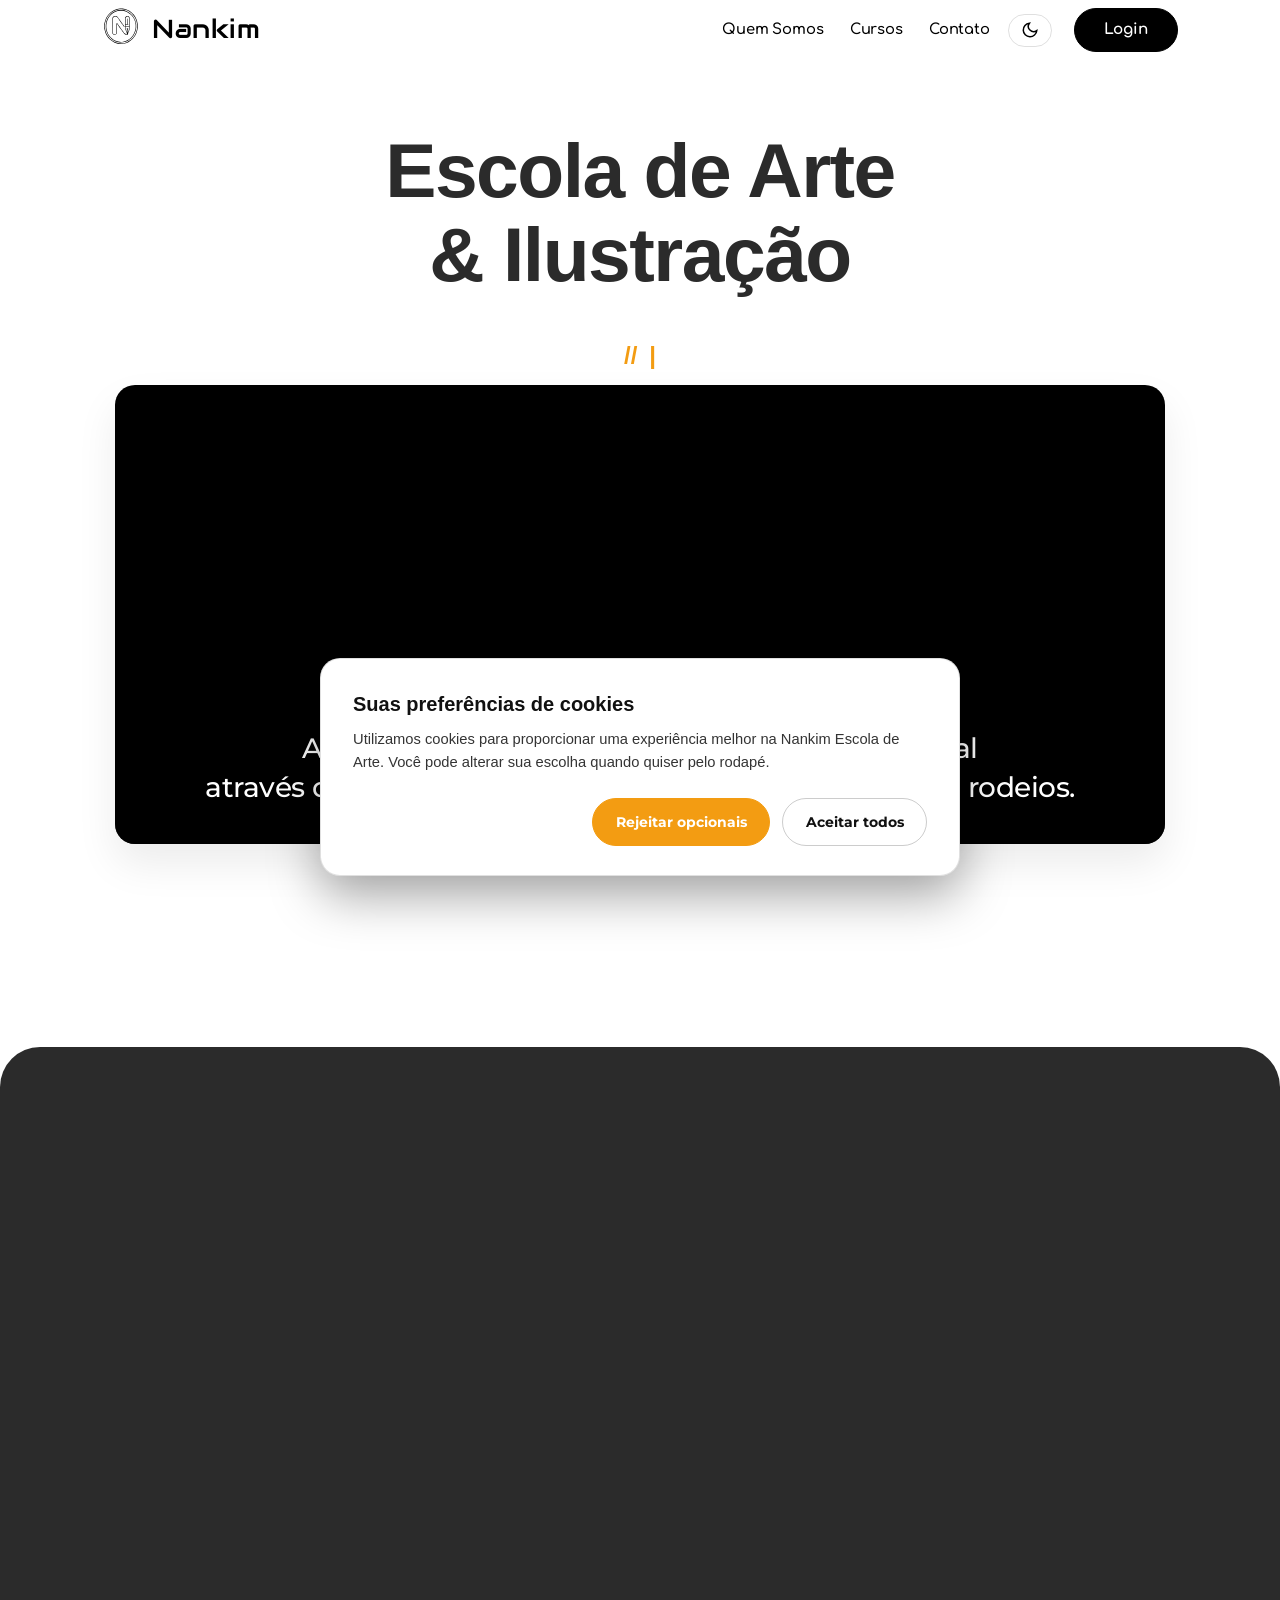
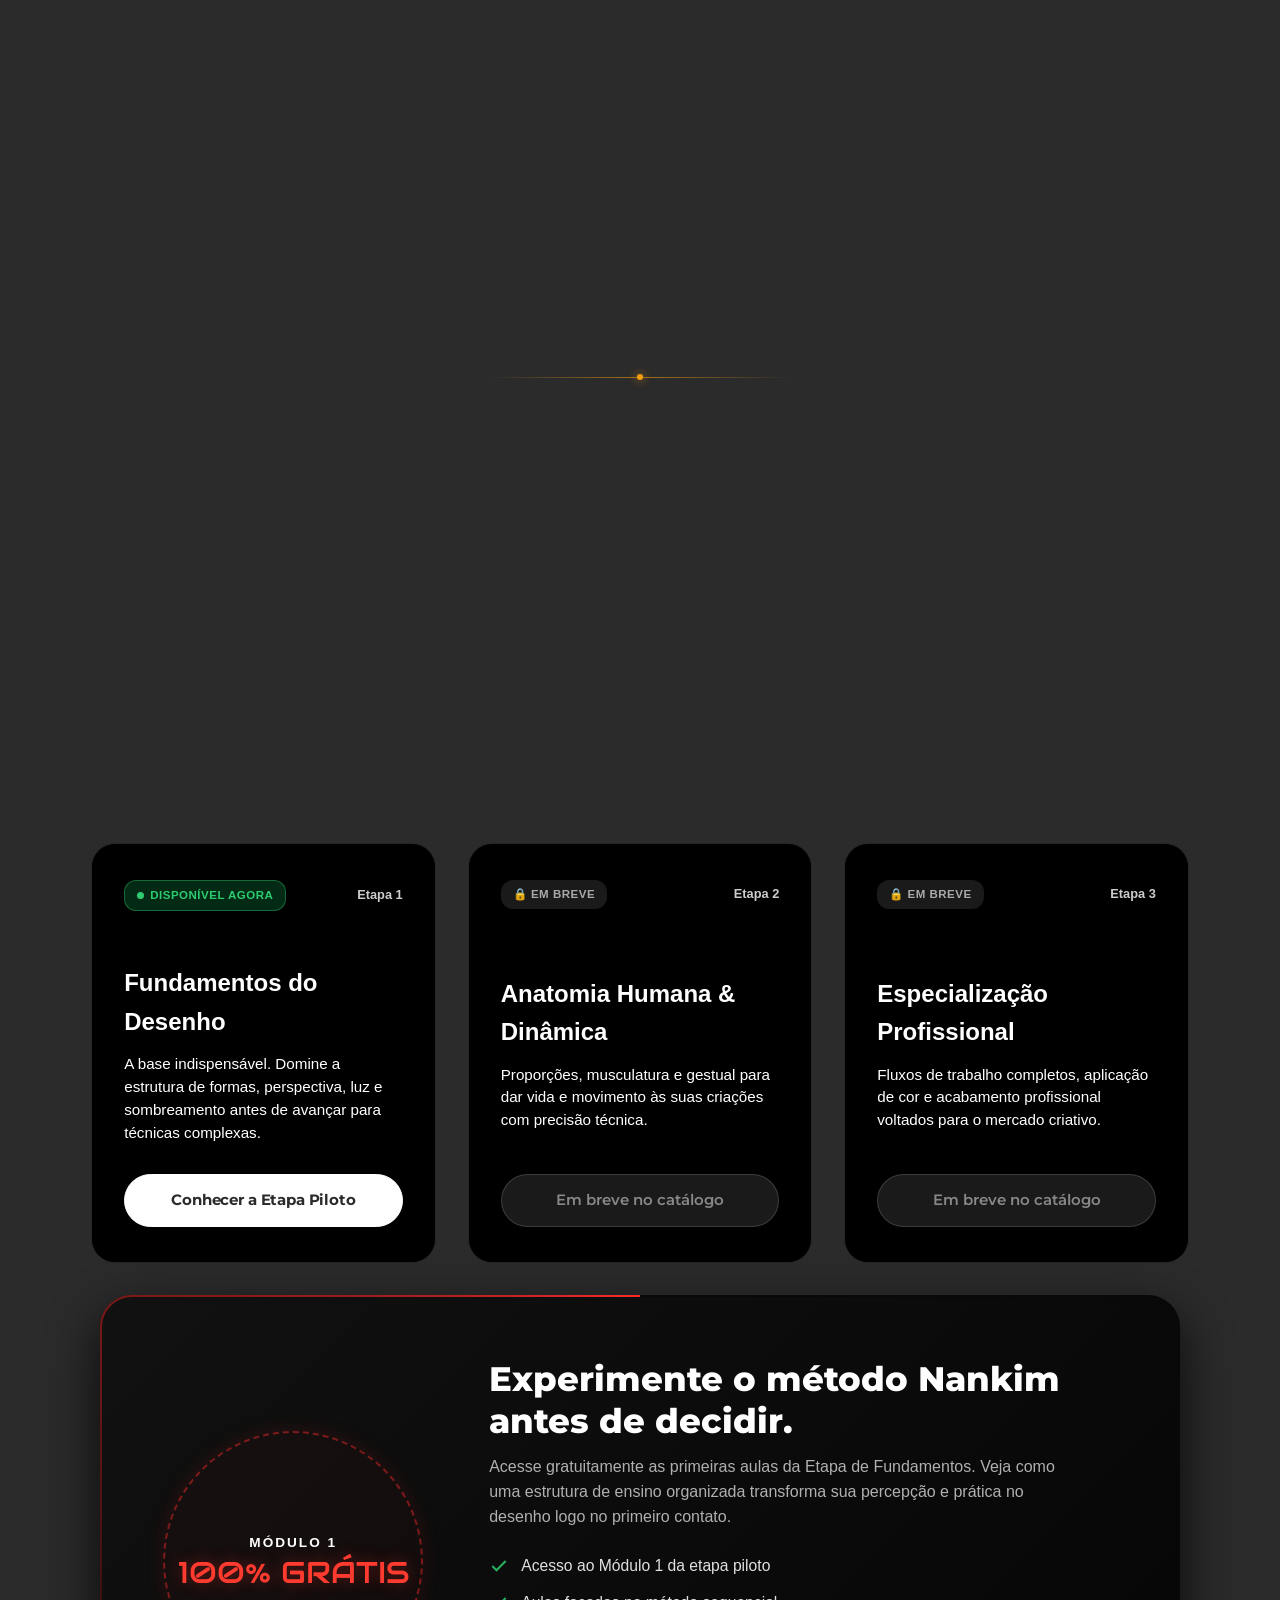
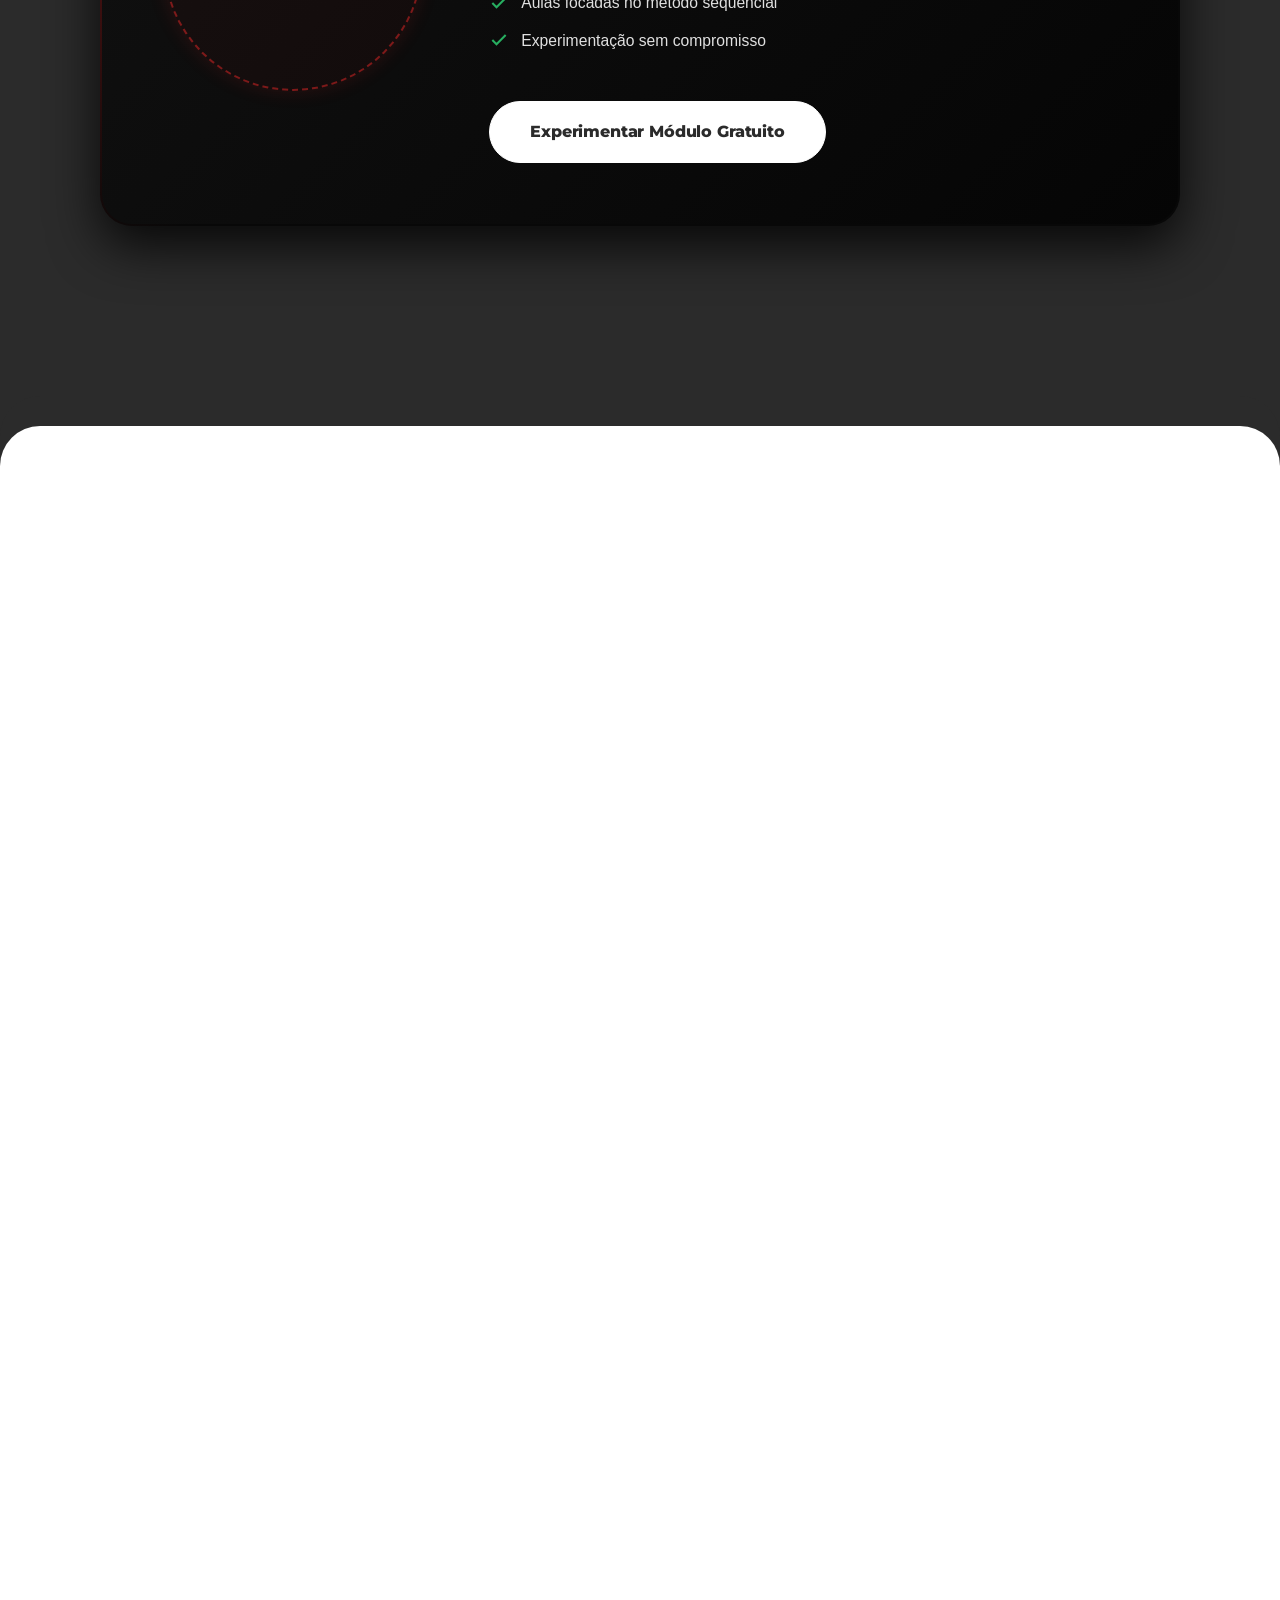
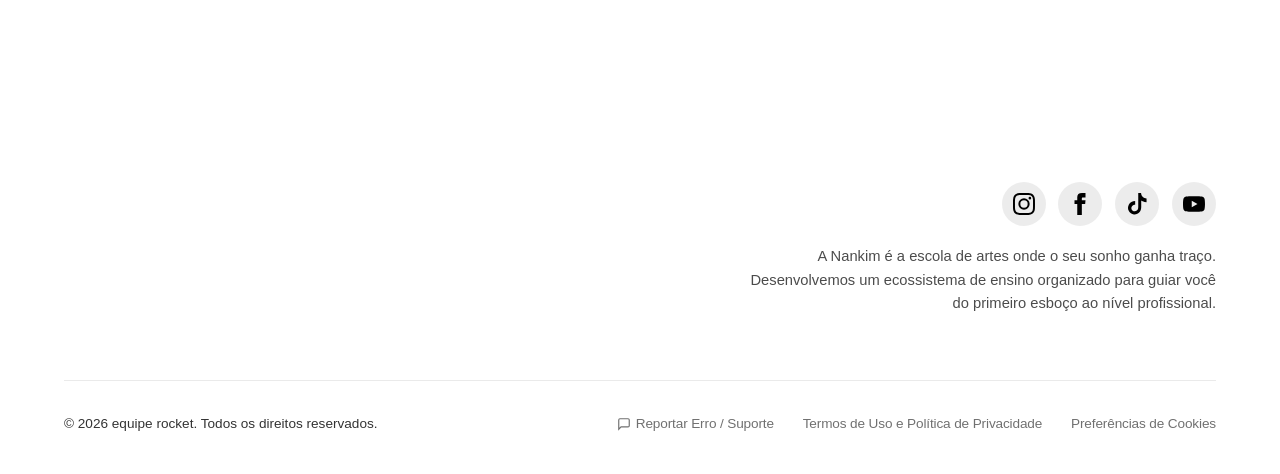
==== commit 9417fc8c: "css separado de todas as paginas." ====
--- a/index.html
+++ b/index.html
@@ -22,7 +22,7 @@
     <link rel="stylesheet" href="css/formularios.css">
     <link rel="stylesheet" href="css/home.css">
     <link rel="stylesheet" href="css/termos.css">
-
+    <link rel="stylesheet" href="css/cookies.css">
 
 
     <!-- Scripts Globais da Aplicação -->
@@ -79,49 +79,54 @@
         <!-- Bloco Escuro Centralizado -->
         <div class="cuberto-dark-section">
 
-            <!-- Seção 2: Problemas do Autodidata (Clean & Sem Emojis) -->
+            <!-- Seção 2: Problemas do Autodidata (Layout em Trilha Assimétrica) -->
             <section class="secao-pilares-clean">
                 <div class="container-vitrine">
                     <div class="cabecalho-vitrine revelar-scroll">
                         <h2 class="titulo-destaque-vitrine">Por que é tão difícil aprender arte sozinho?</h2>
                     </div>
 
-                    <div class="grid-pilares-modernos revelar-scroll">
-                        <article class="card-pilar-moderno">
-                            <span class="pilar-numero">01</span>
-                            <h3 class="titulo-pilar-moderno">Excesso de Informação Solta</h3>
-                            <p class="texto-pilar-moderno">Vídeos fragmentados na internet fazem você gastar horas
-                                buscando sem saber qual é o próximo passo.</p>
-                        </article>
-
-                        <article class="card-pilar-moderno">
-                            <span class="pilar-numero">02</span>
-                            <h3 class="titulo-pilar-moderno">Etapas Fundamentais Puladas</h3>
-                            <p class="texto-pilar-moderno">Tentar desenhos avançados sem dominar luz, sombra e
-                                perspectiva gera vícios difíceis de corrigir.</p>
-                        </article>
-
-                        <article class="card-pilar-moderno">
-                            <span class="pilar-numero">03</span>
-                            <h3 class="titulo-pilar-moderno">Paralisia e Frustração</h3>
-                            <p class="texto-pilar-moderno">Sem um método claro de evolução, o aprendizado estagna e a
-                                maioria das pessoas acaba desistindo.</p>
-                        </article>
-                    </div>
-
-                    <!-- Fechamento com a frase de impacto em destaque -->
+                    <!-- Container com visual de trilha sequencial -->
+                    <div class="trilha-obstaculos-wrapper revelar-scroll">
+                        <div class="linha-trilha-guia"></div>
+
+                        <article class="card-trilha card-esquerda">
+                            <span class="marcador-ponto"></span>
+                            <p class="texto-card-trilha">Vídeos soltos na internet fazem você perder horas sem saber por
+                                onde começar.</p>
+                        </article>
+
+                        <article class="card-trilha card-centro destaque-nankim">
+                            <span class="marcador-ponto"></span>
+                            <p class="texto-card-trilha">Tentar o avançado sem a base cria vícios de desenho difíceis de
+                                corrigir.</p>
+                        </article>
+
+                        <article class="card-trilha card-direita">
+                            <span class="marcador-ponto"></span>
+                            <p class="texto-card-trilha">Sem um método claro, a falta de evolução faz você estagnar e
+                                desistir.</p>
+                        </article>
+                    </div>
+
+                    <!-- Fechamento da Seção 2 -->
                     <div class="fechamento-frase-impacto revelar-scroll">
                         <p class="subtitulo-detalhe-vitrine destaque-frase-fechamento">
                             O problema não é a falta de talento. <span class="destaque-vermelho">É a falta de um caminho
                                 organizado.</span>
                         </p>
                     </div>
+
+                    <!-- Divisor Visual de Seção (Linha de Transição) -->
+                    <div class="divisor-secao-glow"></div>
                 </div>
             </section>
+
             <!-- Seção 3: Vitrine de Etapas (Trilha de Formação) -->
             <section class="secao-vitrine-cursos" id="cursos">
                 <div class="container-vitrine">
-                    <div class="cabecalho-vitrine">
+                    <div class="cabecalho-vitrine revelar-scroll">
+                        <span class="eyebrow-transicao-solucao">// A SOLUÇÃO NANKIM</span>
                         <h2 class="titulo-destaque-vitrine">Uma jornada progressiva: do primeiro esboço ao mercado</h2>
                         <p class="subtitulo-detalhe-vitrine">Conheça a estrutura modular desenhada para garantir seu
                             desenvolvimento sem lacunas.</p>
--- a/css/variaveis.css
+++ b/css/variaveis.css
@@ -1,31 +1,40 @@
 @import url('https://fonts.googleapis.com/css2?family=Audiowide&family=Caveat:wght@500;600;700&family=Comfortaa:wght@500;600;700&display=swap');
 
-/* --- Variáveis de Tema (Apenas para o Menu por enquanto) --- */
+/* ==========================================================================
+   SISTEMA DE VARIÁVEIS GLOBAIS (NANKIM ESCOLA DE ARTE)
+   ========================================================================== */
+
 :root {
+    /* --- Nova Cor de Destaque Oficial: Amarelo Âmbar / Dourado --- */
+    --cor-destaque: #f39c12;
+    --cor-destaque-hover: #d35400;
+    --cor-destaque-rgb: 243, 156, 18;
+
+    /* --- Variáveis do Menu --- */
     --bg-menu: #ffffff;
     --texto-menu: #000000;
-}
-
-:root[data-theme="dark"] {
-    --bg-menu: #2b2b2b; /* ou #000000 se preferir preto puro */
-    --texto-menu: #ffffff;
-}
-
-/* Inverte o SVG do ícone no modo escuro */
-:root[data-theme="dark"] .menu-global .logo-img-simbolo {
-    filter: invert(1);
-}
-/* ================= CORES DE TEMA DO MENU ================= */
-:root {
     --menu-bg: #ffffff;
     --menu-texto: #000000;
     --menu-scrolled-bg: rgba(255, 255, 255, 0.98);
 }
 
 :root[data-theme="dark"] {
+    /* --- Cor de Destaque no Dark Mode (Ligeiramente mais luminosa) --- */
+    --cor-destaque: #f1c40f;
+    --cor-destaque-hover: #f39c12;
+    --cor-destaque-rgb: 241, 196, 15;
+
+    /* --- Variáveis do Menu no Dark Mode --- */
+    --bg-menu: #2b2b2b;
+    --texto-menu: #ffffff;
     --menu-bg: #000000;
     --menu-texto: #ffffff;
     --menu-scrolled-bg: rgba(0, 0, 0, 0.98);
+}
+
+/* Inverte o SVG do ícone no modo escuro se necessário */
+:root[data-theme="dark"] .menu-global .logo-img-simbolo {
+    filter: invert(1);
 }
 
 /* ================= RESET BÁSICO E TIPOGRAFIA ================= */
@@ -41,7 +50,7 @@
 }
 
 body {
-    background-color: #F4EBD0;
+    background-color: var(--home-bg-principal, #ffffff);
     color: #333;
     line-height: 1.6;
 }
--- a/css/rodape.css
+++ b/css/rodape.css
@@ -1,170 +1,180 @@
-/* ================= RODAPÉ ================= */
+/* ================= RODAPÉ GLOBAL NANKIM ================= */
 .rodape-global {
-    background-color: var(--menu-bg);
-    color: var(--menu-texto);
-    padding: 5rem 5% 2.5rem;
-    font-family: 'Montserrat', sans-serif;
-    position: relative;
-    z-index: 10;
-    transition: background-color 0.3s ease, color 0.3s ease;
+    background-color: var(--menu-bg, #070707) !important;
+    color: var(--menu-texto, #ffffff) !important;
+    padding: 5rem 5% 2.5rem !important;
+    font-family: 'Montserrat', sans-serif !important;
+    position: relative !important;
+    z-index: 10 !important;
+    box-sizing: border-box !important;
+    width: 100% !important;
+    margin-top: auto !important;
+    transition: background-color 0.3s ease, color 0.3s ease !important;
 }
 
 .rodape-container {
-    max-width: 1200px;
-    margin: 0 auto;
-    display: flex;
-    flex-direction: column;
-    gap: 4rem;
+    max-width: 1200px !important;
+    margin: 0 auto !important;
+    display: flex !important;
+    flex-direction: column !important;
+    gap: 4rem !important;
 }
 
 .rodape-superior {
-    display: flex;
-    justify-content: flex-end;
-    align-items: flex-start;
-    flex-wrap: wrap;
-    gap: 2rem;
+    display: flex !important;
+    justify-content: flex-end !important;
+    align-items: flex-start !important;
+    flex-wrap: wrap !important;
+    gap: 2rem !important;
 }
 
 .logo-rodape-estatica {
-    display: inline-flex;
-    align-items: center;
-    gap: 0.85rem;
-    color: var(--menu-texto) !important;
-    user-select: none;
+    display: inline-flex !important;
+    align-items: center !important;
+    gap: 0.85rem !important;
+    color: var(--menu-texto, #ffffff) !important;
+    user-select: none !important;
 }
 
 .logo-rodape-icone {
-    width: 52px;
-    height: 52px;
-    border-radius: 50%;
-    object-fit: contain;
-    display: block;
-    transition: filter 0.3s ease;
+    width: 52px !important;
+    height: 52px !important;
+    border-radius: 50% !important;
+    object-fit: contain !important;
+    display: block !important;
+    transition: filter 0.3s ease !important;
 }
 
 /* Inverte o ícone da logo no rodapé apenas no modo escuro */
 :root[data-theme="dark"] .logo-rodape-icone {
-    filter: invert(1);
+    filter: invert(1) !important;
 }
 
 .logo-fixo-rodape {
-    font-family: 'Audiowide', cursive;
-    font-size: 1.6rem;
-    font-weight: 400;
-    letter-spacing: 0.02em;
-    color: var(--menu-texto) !important;
+    font-family: 'Audiowide', cursive !important;
+    font-size: 1.6rem !important;
+    font-weight: 400 !important;
+    letter-spacing: 0.02em !important;
+    color: var(--menu-texto, #ffffff) !important;
 }
 
 .logo-sub-rodape {
-    font-family: 'Caveat', cursive;
-    font-size: 1.1rem;
-    font-weight: 700;
-    color: var(--menu-texto) !important;
-    padding-left: 0.35rem;
+    font-family: 'Caveat', cursive !important;
+    font-size: 1.1rem !important;
+    font-weight: 700 !important;
+    color: var(--menu-texto, #ffffff) !important;
+    padding-left: 0.35rem !important;
 }
 
 .rodape-col-dir {
-    max-width: 480px;
-    text-align: right;
+    max-width: 480px !important;
+    text-align: right !important;
 }
 
 .rodape-sociais {
-    display: flex;
-    justify-content: flex-end;
-    gap: 0.8rem;
-    margin-bottom: 1.2rem;
+    display: flex !important;
+    justify-content: flex-end !important;
+    gap: 0.8rem !important;
+    margin-bottom: 1.2rem !important;
 }
 
 .rodape-sociais a {
-    color: var(--menu-texto) !important;
-    display: inline-flex;
-    align-items: center;
-    justify-content: center;
-    width: 44px;
-    height: 44px;
-    border-radius: 50%;
-    background-color: rgba(128, 128, 128, 0.15);
-    transition: background-color 0.3s ease, color 0.3s ease, transform 0.2s cubic-bezier(0.25, 1, 0.5, 1);
+    color: var(--menu-texto, #ffffff) !important;
+    display: inline-flex !important;
+    align-items: center !important;
+    justify-content: center !important;
+    width: 44px !important;
+    height: 44px !important;
+    border-radius: 50% !important;
+    background-color: rgba(128, 128, 128, 0.15) !important;
+    transition: background-color 0.3s ease, color 0.3s ease, transform 0.2s cubic-bezier(0.25, 1, 0.5, 1) !important;
+}
+
+.rodape-sociais a svg {
+    display: block !important;
+    width: 22px !important;
+    height: 22px !important;
 }
 
 .rodape-sociais a:hover {
-    background-color: var(--menu-texto);
-    color: var(--menu-bg) !important;
+    background-color: var(--menu-texto, #ffffff) !important;
+    color: var(--menu-bg, #000000) !important;
 }
 
 .rodape-desc-escola {
-    font-size: 0.92rem;
-    color: var(--menu-texto);
-    opacity: 0.7;
-    line-height: 1.6;
+    font-size: 0.92rem !important;
+    color: var(--menu-texto, #ffffff) !important;
+    opacity: 0.7 !important;
+    line-height: 1.6 !important;
 }
 
 .rodape-inferior {
-    display: flex;
-    justify-content: space-between;
-    align-items: center;
-    flex-wrap: wrap;
-    gap: 1.5rem;
-    border-top: 1px solid rgba(128, 128, 128, 0.2);
-    padding-top: 2rem;
-    font-size: 0.85rem;
-    color: var(--menu-texto);
-    opacity: 0.8;
+    display: flex !important;
+    justify-content: space-between !important;
+    align-items: center !important;
+    flex-wrap: wrap !important;
+    gap: 1.5rem !important;
+    border-top: 1px solid rgba(128, 128, 128, 0.2) !important;
+    padding-top: 2rem !important;
+    font-size: 0.85rem !important;
+    color: var(--menu-texto, #ffffff) !important;
+    opacity: 0.8 !important;
 }
 
 .rodape-copyright {
-    margin: 0;
+    margin: 0 !important;
 }
 
 .rodape-links-legais {
-    display: flex;
-    gap: 1.8rem;
-    flex-wrap: wrap;
+    display: flex !important;
+    gap: 1.8rem !important;
+    flex-wrap: wrap !important;
+    align-items: center !important;
 }
 
 .rodape-links-legais a, 
 .rodape-links-legais button {
-    color: var(--menu-texto) !important;
-    text-decoration: none;
-    font: inherit;
-    background: none;
-    border: none;
-    cursor: pointer;
-    padding: 0;
-    opacity: 0.7;
-    transition: color 0.3s ease, opacity 0.3s ease, transform 0.2s cubic-bezier(0.25, 1, 0.5, 1);
+    color: var(--menu-texto, #ffffff) !important;
+    text-decoration: none !important;
+    font: inherit !important;
+    background: none !important;
+    border: none !important;
+    cursor: pointer !important;
+    padding: 0 !important;
+    opacity: 0.7 !important;
+    transition: color 0.3s ease, opacity 0.3s ease, transform 0.2s cubic-bezier(0.25, 1, 0.5, 1) !important;
 }
 
 .rodape-links-legais a:hover, 
 .rodape-links-legais button:hover {
-    opacity: 1;
-    text-decoration: underline;
-    text-underline-offset: 3px;
+    opacity: 1 !important;
+    text-decoration: underline !important;
+    text-underline-offset: 3px !important;
 }
 
 @media (max-width: 850px) {
     .rodape-superior {
-        flex-direction: column;
-        align-items: center;
-        text-align: center;
+        flex-direction: column !important;
+        align-items: center !important;
+        text-align: center !important;
     }
     
     .rodape-col-dir {
-        text-align: center;
+        text-align: center !important;
     }
     
     .rodape-sociais {
-        justify-content: center;
+        justify-content: center !important;
     }
 
     .rodape-inferior {
-        flex-direction: column-reverse;
-        justify-content: center;
-        text-align: center;
-        gap: 1rem;
+        flex-direction: column-reverse !important;
+        justify-content: center !important;
+        text-align: center !important;
+        gap: 1rem !important;
     }
     
     .rodape-links-legais {
-        justify-content: center;
+        justify-content: center !important;
     }
 }
--- a/css/modais.css
+++ b/css/modais.css
@@ -55,7 +55,7 @@
     border-radius: 10px;
 }
 .modal-content::-webkit-scrollbar-thumb:hover {
-    background: #b33f30;
+    background: var(--cor-destaque);
 }
 
 .close-btn {
--- a/css/formularios.css
+++ b/css/formularios.css
@@ -97,7 +97,7 @@
     padding: 0;
     border: 0;
     background: transparent;
-    color: #b33f30;
+    color: var(--cor-destaque);
     font-family: 'Montserrat', sans-serif;
     font-weight: 700;
     text-decoration: underline;
@@ -231,12 +231,12 @@
 .label-termos input[type="checkbox"] {
     width: 18px;
     height: 18px;
-    accent-color: #b33f30;
+    accent-color: var(--cor-destaque);
     cursor: pointer;
 }
 
 .label-termos a {
-    color: #b33f30;
+    color: var(--cor-destaque);
     font-weight: 700;
     text-decoration: underline;
 }
--- a/css/home.css
+++ b/css/home.css
@@ -0,0 +1,1436 @@
+/* ==========================================================================
+   ESTILOS ESPECÍFICOS DA HOME PAGE (NANKIM ESCOLA DE ARTE)
+   ========================================================================== */
+
+/* --- VARIÁVEIS LOCAIS DE TEMA DA HOME --- */
+:root {
+    /* Tema Claro: Fundo Branco Absoluto, elementos pretos viram Cinza Escuro */
+    --home-bg-principal: #ffffff;
+    --home-texto-escuro: #2b2b2b;
+    --home-texto-suave: #555555;
+    --home-bg-card-claro: #f4f4f4;
+    --home-borda-suave: #e0e0e0;
+
+    /* Blocos de Transição (Claro) */
+    --home-secao-escura-bg: #2b2b2b;
+    --home-secao-escura-texto: #ffffff;
+    --home-secao-clara-bg: #ffffff;
+    --home-secao-clara-texto: #2b2b2b;
+}
+
+:root[data-theme="dark"] {
+    /* Tema Escuro Invertido: Fundo/cards em Preto Absoluto e seções escuras em Cinza */
+    --home-bg-principal: #000000;
+    /* Fundo principal em preto absoluto */
+    --home-texto-escuro: #ffffff;
+    /* Texto principal em branco */
+    --home-texto-suave: #a0a0a0;
+    /* Texto secundário */
+    --home-bg-card-claro: #0d0d0d;
+    /* Cards em preto muito escuro */
+    --home-borda-suave: #222222;
+    /* Bordas sutis */
+
+    /* Blocos de Transição (Escuro Invertido) */
+    --home-secao-escura-bg: #1a1a1a;
+    /* Onde era preto vira cinza */
+    --home-secao-escura-texto: #ffffff;
+    --home-secao-clara-bg: #000000;
+    /* Onde era cinza vira preto absoluto */
+    --home-secao-clara-texto: #ffffff;
+}
+
+body {
+    overflow-x: hidden;
+    background-color: var(--home-bg-principal);
+    transition: background-color 0.3s ease;
+}
+
+/* --- Blocos Escuros e Claros de Transição --- */
+.cuberto-dark-section {
+    background-color: var(--home-secao-escura-bg) !important;
+    color: var(--home-secao-escura-texto);
+    padding: 6rem 0 8rem;
+    border-top-left-radius: 40px;
+    border-top-right-radius: 40px;
+    margin-top: -30px;
+    position: relative;
+    z-index: 5;
+    box-shadow: 0 -30px 0 0 var(--home-bg-principal);
+    transition: background-color 0.3s ease, color 0.3s ease, box-shadow 0.3s ease;
+}
+
+.cuberto-light-section {
+    background-color: var(--home-secao-clara-bg) !important;
+    color: var(--home-secao-clara-texto);
+    padding: 6rem 0 3rem;
+    border-top-left-radius: 40px;
+    border-top-right-radius: 40px;
+    margin-top: -40px;
+    position: relative;
+    z-index: 6;
+    box-shadow: 0 -30px 0 0 var(--home-secao-escura-bg);
+    transition: background-color 0.3s ease, color 0.3s ease, box-shadow 0.3s ease;
+}
+
+.cuberto-dark-footer-section {
+    background-color: inherit !important;
+    color: inherit;
+    padding: 4rem 0 8rem;
+    border-top-left-radius: 0;
+    border-top-right-radius: 0;
+    margin-top: 0;
+    position: relative;
+    z-index: 8;
+    box-shadow: none !important;
+}
+
+/* --- Ajuste dos Títulos do FAQ conforme o Tema --- */
+.cuberto-dark-footer-section .titulo-destaque-vitrine {
+    color: var(--home-texto-escuro) !important;
+    /* Em vez de branco fixo, usa a cor do tema */
+}
+
+.cuberto-dark-footer-section .subtitulo-detalhe-vitrine {
+    color: var(--home-texto-suave) !important;
+    /* Cor com contraste adequado tanto no claro como no escuro */
+}
+
+/* --- Efeito Revelar no Scroll (IntersectionObserver) --- */
+.revelar-scroll {
+    opacity: 0;
+    transform: translateY(40px) scale(0.96);
+    filter: blur(8px);
+    transition: opacity 1.2s cubic-bezier(0.16, 1, 0.3, 1),
+        transform 1.2s cubic-bezier(0.16, 1, 0.3, 1),
+        filter 1.2s cubic-bezier(0.16, 1, 0.3, 1);
+    will-change: opacity, transform, filter;
+}
+
+.revelar-scroll.visivel {
+    opacity: 1;
+    transform: translateY(0) scale(1);
+    filter: blur(0px);
+}
+
+/* --- Cabeçalhos e Container Vitrine --- */
+.container-vitrine {
+    max-width: 1200px;
+    margin: 0 auto;
+    padding: 0 4%;
+}
+
+.cabecalho-vitrine {
+    text-align: center;
+    margin-bottom: 3.5rem;
+    max-width: 900px;
+    margin-left: auto;
+    margin-right: auto;
+}
+
+.cabecalho-vitrine-claro {
+    text-align: center;
+    margin-bottom: 2rem;
+    max-width: 900px;
+    margin-left: auto;
+    margin-right: auto;
+}
+
+.titulo-destaque-vitrine {
+    font-family: 'Montserrat', sans-serif;
+    font-size: clamp(2rem, 3.8vw, 3.2rem);
+    font-weight: 800 !important;
+    color: var(--home-secao-escura-texto);
+    line-height: 1.15;
+    letter-spacing: -1.5px;
+    margin-bottom: 1rem;
+}
+
+.subtitulo-detalhe-vitrine {
+    font-family: 'Montserrat', sans-serif;
+    font-size: clamp(1.05rem, 1.8vw, 1.35rem);
+    font-weight: 300 !important;
+    color: #cccccc;
+    letter-spacing: -0.3px;
+}
+
+.titulo-destaque-claro {
+    font-family: 'Montserrat', sans-serif;
+    font-size: clamp(2rem, 3.8vw, 3.2rem);
+    font-weight: 800 !important;
+    color: var(--home-texto-escuro);
+    line-height: 1.15;
+    letter-spacing: -1.5px;
+    margin-bottom: 1rem;
+}
+
+.subtitulo-detalhe-claro {
+    font-family: 'Montserrat', sans-serif;
+    font-size: clamp(1.05rem, 1.8vw, 1.35rem);
+    font-weight: 300 !important;
+    color: var(--home-texto-suave);
+    letter-spacing: -0.3px;
+}
+
+/* --- Seção 1: Super Header --- */
+.super-header-gnomon {
+    background-color: var(--home-bg-principal) !important;
+    color: var(--home-texto-escuro);
+    padding: 8rem 0 3rem 0;
+    width: 100%;
+    overflow: hidden;
+    transition: background-color 0.3s ease, color 0.3s ease;
+}
+
+.header-container-limpo {
+    max-width: 1200px;
+    margin: 0 auto;
+    padding: 0 4%;
+    display: flex;
+    flex-direction: column;
+    align-items: center;
+}
+
+.titulo-cuberto-estilo {
+    font-family: 'Montserrat', sans-serif !important;
+    font-size: clamp(2.8rem, 6vw, 5.2rem) !important;
+    font-weight: 600 !important;
+    color: var(--home-texto-escuro);
+    text-align: center;
+    line-height: 1.1;
+    max-width: 950px;
+    margin-bottom: 2.5rem;
+    letter-spacing: -1.5px;
+    display: flex;
+    flex-direction: column;
+    width: 100%;
+}
+
+.linha-esquerda {
+    display: block;
+    align-self: center;
+    opacity: 0;
+    animation: entrarEsquerdaLento 2.8s cubic-bezier(0.16, 1, 0.3, 1) forwards;
+}
+
+.linha-direita {
+    display: block;
+    align-self: center;
+    opacity: 0;
+    animation: entrarDireitaLento 2.8s cubic-bezier(0.16, 1, 0.3, 1) 0.2s forwards;
+}
+
+.bloco-proposta-cta {
+    width: 100%;
+    display: flex;
+    justify-content: center;
+    text-align: center;
+    margin-bottom: 0.5rem;
+    min-height: 40px;
+}
+
+.subtitulo-pergunta-cuberto {
+    font-family: 'Montserrat', sans-serif;
+    font-size: clamp(1.1rem, 2vw, 1.5rem);
+    font-weight: 400 !important;
+    color: var(--home-texto-escuro);
+}
+
+.prefixo-barra {
+    color: var(--cor-destaque);
+    margin-right: 6px;
+    font-weight: 800;
+}
+
+.cursor-typing {
+    display: inline-block;
+    color: var(--cor-destaque);
+    font-weight: 700;
+    animation: piscarCursor 0.8s infinite;
+}
+
+.container-video-showreel {
+    width: 100%;
+    max-width: 1050px;
+    aspect-ratio: 16 / 7;
+    border-radius: 20px;
+    overflow: hidden;
+    margin-top: 0;
+    margin-bottom: 2.5rem;
+    background-color: #000;
+    position: relative;
+    box-shadow: 0 20px 40px rgba(0, 0, 0, 0.08);
+    opacity: 0;
+    animation: fadeUpScaleLento 2.2s cubic-bezier(0.16, 1, 0.3, 1) 0.4s forwards;
+}
+
+.container-video-showreel video {
+    width: 100%;
+    height: 100%;
+    object-fit: cover;
+    display: block;
+}
+
+.overlay-video {
+    position: absolute;
+    top: 0;
+    left: 0;
+    right: 0;
+    bottom: 0;
+    background: linear-gradient(180deg, rgba(0, 0, 0, 0) 30%, rgba(0, 0, 0, 0.7) 100%);
+    z-index: 1;
+}
+
+.texto-sobre-video {
+    position: absolute;
+    bottom: 8%;
+    left: 50%;
+    transform: translateX(-50%);
+    z-index: 2;
+    width: 90%;
+    text-align: center;
+    opacity: 0;
+    animation: subirTextoVideo 1.8s cubic-bezier(0.16, 1, 0.3, 1) 1.2s forwards;
+}
+
+.texto-sobre-video p {
+    font-family: 'Montserrat', sans-serif;
+    font-size: clamp(1.1rem, 2.2vw, 1.8rem);
+    font-weight: 500;
+    color: #ffffff;
+    line-height: 1.4;
+    letter-spacing: -0.5px;
+}
+
+/* Slogan em Destaque */
+.trava-slogan-container {
+    text-align: center;
+    margin: 2rem 0 1rem;
+    width: 100%;
+    max-width: 950px;
+}
+
+.box-slogan-glow {
+    background: rgba(179, 63, 48, 0.05);
+    border: 1px solid rgba(179, 63, 48, 0.25);
+    border-radius: 50px;
+    padding: 1.2rem 2.5rem;
+    display: inline-block;
+    box-shadow: 0 10px 30px rgba(179, 63, 48, 0.08);
+    backdrop-filter: blur(5px);
+    transition: transform 0.3s ease, border-color 0.3s ease;
+}
+
+.box-slogan-glow:hover {
+    transform: translateY(-2px);
+    border-color: rgba(179, 63, 48, 0.5);
+}
+
+.trava-slogan-texto {
+    font-family: 'Montserrat', sans-serif;
+    font-size: clamp(1.3rem, 2.8vw, 2.2rem);
+    font-weight: 900;
+    color: var(--home-texto-escuro);
+    letter-spacing: -0.5px;
+    margin: 0;
+}
+
+.destaque-vermelho-slogan,
+.destaque-vermelho {
+    color: var(--cor-destaque);
+    display: inline-block;
+}
+
+/* --- Seção 2: Problemas do Autodidata (Trilha Ajustada & Limpa) --- */
+.secao-pilares-clean {
+    padding: 3rem 0 5rem;
+    width: 100%;
+}
+
+.trilha-obstaculos-wrapper {
+    position: relative;
+    display: flex;
+    flex-direction: column;
+    gap: 2.2rem;
+    margin-top: 3rem;
+    padding: 1rem 0;
+    max-width: 950px;
+    margin-left: auto;
+    margin-right: auto;
+}
+
+/* Linha-guia centralizada de ponta a ponta */
+.linha-trilha-guia {
+    position: absolute;
+    top: 20px;
+    bottom: 20px;
+    left: 50%;
+    width: 2px;
+    background: linear-gradient(180deg, rgba(179, 63, 48, 0.15) 0%, rgba(179, 63, 48, 0.6) 50%, rgba(179, 63, 48, 0.15) 100%);
+    transform: translateX(-50%);
+    pointer-events: none;
+    z-index: 1;
+}
+
+/* Base dos Cards da Trilha */
+.card-trilha {
+    position: relative;
+    z-index: 2;
+    width: min(480px, 85%);
+    background: var(--home-bg-card-claro, #ffffff);
+    border: 1px solid var(--home-borda-suave, rgba(0, 0, 0, 0.1));
+    border-radius: 20px;
+    padding: 1.8rem 2.2rem;
+    box-shadow: 0 10px 30px rgba(0, 0, 0, 0.08);
+    backdrop-filter: blur(10px);
+    transition: transform 0.4s cubic-bezier(0.16, 1, 0.3, 1), border-color 0.4s ease, box-shadow 0.4s ease;
+}
+
+.card-trilha:hover {
+    transform: translateY(-4px) scale(1.01);
+    border-color: rgba(179, 63, 48, 0.5);
+    box-shadow: 0 15px 35px rgba(179, 63, 48, 0.15);
+}
+
+/* Bolinhas Vermelhas (Marcadores alinhados na linha central) */
+.marcador-ponto {
+    position: absolute;
+    top: 50%;
+    width: 12px;
+    height: 12px;
+    background-color: var(--cor-destaque);
+    border-radius: 50%;
+    transform: translateY(-50%);
+    box-shadow: 0 0 10px rgba(179, 63, 48, 0.7);
+    z-index: 3;
+}
+
+/* Posições intercaladas */
+.card-esquerda {
+    align-self: flex-start;
+}
+.card-esquerda .marcador-ponto {
+    right: -30px;
+}
+
+.card-centro {
+    align-self: center;
+}
+.card-centro .marcador-ponto {
+    left: -30px;
+}
+
+.card-direita {
+    align-self: flex-end;
+}
+.card-direita .marcador-ponto {
+    left: -30px;
+}
+
+/* Card central em Destaque Nankim com leitura perfeita */
+.card-trilha.destaque-nankim {
+    border: 1px solid rgba(179, 63, 48, 0.4) !important;
+    background: var(--home-bg-card-claro, #ffffff);
+    box-shadow: 0 12px 35px rgba(179, 63, 48, 0.12);
+}
+
+/* No Dark Mode o card central ganha um brilho sutil sem escurecer o texto */
+:root[data-theme="dark"] .card-trilha.destaque-nankim {
+    background: #111111;
+    border-color: rgba(179, 63, 48, 0.5) !important;
+    box-shadow: 0 12px 35px rgba(179, 63, 48, 0.25);
+}
+
+.texto-card-trilha {
+    font-family: 'Montserrat', sans-serif;
+    font-size: clamp(0.98rem, 1.3vw, 1.1rem);
+    font-weight: 600;
+    line-height: 1.6;
+    color: var(--home-texto-escuro);
+    margin: 0;
+}
+
+.fechamento-frase-impacto {
+    text-align: center;
+    margin-top: 4rem;
+}
+
+.destaque-frase-fechamento {
+    font-size: clamp(1.2rem, 2.2vw, 1.6rem) !important;
+    font-weight: 700 !important;
+    color: var(--home-secao-escura-texto);
+}
+
+/* Ajustes de Responsividade */
+@media (max-width: 850px) {
+    .linha-trilha-guia,
+    .marcador-ponto {
+        display: none !important;
+    }
+
+    .trilha-obstaculos-wrapper {
+        gap: 1.2rem;
+    }
+
+    .card-trilha {
+        width: 100% !important;
+        align-self: center !important;
+    }
+}
+/* --- Divisor Visual & Respiro entre Seção 2 e 3 --- */
+.fechamento-frase-impacto {
+    text-align: center;
+    margin-top: 4.5rem;
+    margin-bottom: 2rem;
+}
+
+.divisor-secao-glow {
+    width: min(300px, 60%);
+    height: 1px;
+    margin: 4rem auto 2rem;
+    background: linear-gradient(90deg, transparent 0%, rgba(179, 63, 48, 0.6) 50%, transparent 100%);
+    position: relative;
+}
+
+.divisor-secao-glow::after {
+    content: '';
+    position: absolute;
+    top: 50%;
+    left: 50%;
+    transform: translate(-50%, -50%);
+    width: 6px;
+    height: 6px;
+    background-color: var(--cor-destaque);
+    border-radius: 50%;
+    box-shadow: 0 0 10px rgba(179, 63, 48, 0.8);
+}
+
+.secao-vitrine-cursos {
+    width: 100%;
+    padding-top: 4rem; /* Espaçamento para separar do bloco acima */
+}
+
+/* Eyebrow de Solução para destacar a mudança de assunto */
+.eyebrow-transicao-solucao {
+    display: inline-block;
+    font-family: 'Montserrat', sans-serif;
+    font-size: 0.82rem;
+    font-weight: 800;
+    color: var(--cor-destaque);
+    letter-spacing: 2px;
+    margin-bottom: 0.8rem;
+    text-transform: uppercase;
+}
+/* --- Seção 3: Vitrine de Etapas --- */
+.secao-vitrine-cursos {
+    width: 100%;
+}
+
+.grid-cards-cursos {
+    display: grid;
+    grid-template-columns: repeat(auto-fit, minmax(320px, 1fr));
+    gap: 2rem;
+}
+
+.card-curso {
+    border-radius: 24px;
+    position: relative;
+    overflow: hidden;
+    background-color: #000000;
+    border: 1px solid rgba(255, 255, 255, 0.15);
+    min-height: 420px;
+    display: flex;
+    flex-direction: column;
+    transition: transform 0.4s cubic-bezier(0.16, 1, 0.3, 1), border-color 0.4s ease, box-shadow 0.4s ease;
+}
+
+.video-bg-card {
+    position: absolute;
+    top: 0;
+    left: 0;
+    width: 100%;
+    height: 100%;
+    object-fit: cover;
+    z-index: 1;
+    opacity: 0.65;
+    transition: opacity 0.4s ease, transform 0.5s ease;
+    filter: brightness(1);
+}
+
+.card-curso:hover .video-bg-card {
+    opacity: 0.95;
+    transform: scale(1.05);
+}
+
+.overlay-card-bg {
+    position: absolute;
+    inset: 0;
+    background: linear-gradient(180deg, rgba(0, 0, 0, 0.35) 0%, rgba(0, 0, 0, 0.85) 100%);
+    z-index: 2;
+    transition: background 0.4s ease;
+}
+
+.card-curso:hover .overlay-card-bg {
+    background: linear-gradient(180deg, rgba(0, 0, 0, 0.2) 0%, rgba(0, 0, 0, 0.75) 100%);
+}
+
+.conteudo-card-wrapper {
+    position: relative;
+    z-index: 3;
+    padding: 2.2rem 2rem;
+    display: flex;
+    flex-direction: column;
+    justify-content: space-between;
+    height: 100%;
+}
+
+.header-card-curso {
+    display: flex;
+    justify-content: space-between;
+    align-items: center;
+    margin-bottom: 1.5rem;
+}
+
+.tag-status {
+    font-size: 0.72rem;
+    font-weight: 700;
+    letter-spacing: 0.5px;
+    padding: 0.35rem 0.75rem;
+    border-radius: 12px;
+    display: flex;
+    align-items: center;
+    gap: 6px;
+}
+
+.status-disponivel {
+    background-color: rgba(13, 138, 67, 0.3);
+    color: #2ecc71;
+    border: 1px solid rgba(46, 204, 113, 0.4);
+}
+
+.ponto-status {
+    width: 7px;
+    height: 7px;
+    background-color: #2ecc71;
+    border-radius: 50%;
+    display: inline-block;
+}
+
+.status-em-breve {
+    background-color: rgba(255, 255, 255, 0.1);
+    color: #aaaaaa;
+}
+
+.categoria-curso {
+    font-size: 0.8rem;
+    color: #cccccc;
+    font-weight: 600;
+}
+
+.nome-curso {
+    font-size: 1.5rem;
+    font-weight: 700;
+    color: #ffffff;
+    margin-bottom: 0.75rem;
+    text-shadow: 0 2px 8px rgba(0, 0, 0, 0.8);
+}
+
+.descricao-curso {
+    font-size: 0.95rem;
+    color: #ffffff;
+    line-height: 1.5;
+    text-shadow: 0 2px 6px rgba(0, 0, 0, 0.8);
+}
+
+.btn-card-cta {
+    display: inline-flex;
+    justify-content: center;
+    align-items: center;
+    width: 100%;
+    text-align: center;
+    background-color: #ffffff;
+    color: #2b2b2b !important;
+    font-family: 'Montserrat', sans-serif;
+    font-size: 0.95rem;
+    font-weight: 700;
+    padding: 0.85rem 1.5rem;
+    border-radius: 50px;
+    border: 1px solid #ffffff;
+    text-decoration: none;
+    box-sizing: border-box;
+    cursor: pointer;
+    transition: background-color 0.3s ease, color 0.3s ease, border-color 0.3s ease, transform 0.2s cubic-bezier(0.25, 1, 0.5, 1);
+}
+
+.btn-card-cta:hover {
+    background-color: #2b2b2b;
+    color: #ffffff !important;
+    border-color: #ffffff;
+}
+
+.btn-card-bloqueado {
+    width: 100%;
+    text-align: center;
+    background-color: rgba(255, 255, 255, 0.1);
+    color: #888888;
+    font-family: 'Montserrat', sans-serif;
+    font-size: 0.95rem;
+    font-weight: 600;
+    padding: 0.85rem 1.5rem;
+    border-radius: 50px;
+    border: 1px solid rgba(255, 255, 255, 0.15);
+    cursor: not-allowed;
+    box-sizing: border-box;
+}
+
+/* --- Seção 4: Degustação Gratuita --- */
+.secao-degustacao {
+    background-color: var(--home-secao-escura-bg) !important;
+    color: var(--home-secao-escura-texto);
+    padding: 2rem 5% 7rem;
+    position: relative;
+    z-index: 5;
+    transition: background-color 0.3s ease, color 0.3s ease;
+}
+
+.degustacao-container {
+    max-width: 1080px;
+    margin: 0 auto;
+}
+
+.degustacao-card-destaque {
+    position: relative;
+    background: #080808;
+    border-radius: 32px;
+    padding: 2px;
+    overflow: hidden;
+    box-shadow: 0 20px 50px rgba(0, 0, 0, 0.8);
+}
+
+.borda-luz-vermelha {
+    position: absolute;
+    top: -50%;
+    left: -50%;
+    width: 200%;
+    height: 200%;
+    background: conic-gradient(transparent, transparent, transparent, #ff2a2a);
+    animation: percorrerBorda 6s linear infinite;
+    z-index: 1;
+}
+
+.degustacao-card-conteudo-inner {
+    position: relative;
+    z-index: 2;
+    background: linear-gradient(135deg, #111111 0%, #050505 100%);
+    border-radius: 30px;
+    padding: 3.8rem 3.2rem;
+    display: grid;
+    grid-template-columns: 280px 1fr;
+    gap: 3.5rem;
+    align-items: center;
+}
+
+.degustacao-selo-wrapper {
+    position: relative;
+    width: 260px;
+    height: 260px;
+    display: flex;
+    justify-content: center;
+    align-items: center;
+    margin: 0 auto;
+}
+
+.degustacao-circulo-giratorio {
+    position: absolute;
+    inset: 0;
+    border-radius: 50%;
+    border: 2px dashed rgba(255, 42, 42, 0.45);
+    background-color: rgba(255, 42, 42, 0.03);
+    animation: girarCirculo 18s linear infinite;
+    box-shadow: 0 0 20px rgba(255, 42, 42, 0.12);
+}
+
+.degustacao-texto-pulsante {
+    position: relative;
+    z-index: 2;
+    display: flex;
+    flex-direction: column;
+    align-items: center;
+    text-align: center;
+    animation: efeitoRespiracao 3s ease-in-out infinite;
+}
+
+.selo-sub-top {
+    font-size: 0.85rem;
+    font-weight: 800;
+    letter-spacing: 2px;
+    color: #ffffff;
+    margin-bottom: 0.2rem;
+}
+
+.selo-destaque.selo-vermelho {
+    font-family: 'Audiowide', cursive;
+    font-size: 1.85rem;
+    color: #ff3b30 !important;
+    text-shadow: 0 0 15px rgba(255, 59, 48, 0.35);
+    line-height: 1.1;
+    white-space: nowrap;
+}
+
+.degustacao-conteudo {
+    display: flex;
+    flex-direction: column;
+    align-items: flex-start;
+}
+
+.degustacao-titulo {
+    font-family: 'Montserrat', sans-serif;
+    font-size: 2.1rem;
+    font-weight: 800;
+    line-height: 1.25;
+    margin-bottom: 0.8rem;
+    color: #ffffff;
+}
+
+.degustacao-descricao {
+    font-size: 1rem;
+    color: #b0b0b0;
+    line-height: 1.55;
+    margin-bottom: 1.5rem;
+    max-width: 600px;
+}
+
+.degustacao-beneficios {
+    list-style: none;
+    padding: 0;
+    margin: 0 0 2rem 0;
+    display: flex;
+    flex-direction: column;
+    gap: 0.75rem;
+}
+
+.degustacao-beneficios li {
+    display: flex;
+    align-items: center;
+    gap: 0.75rem;
+    font-size: 0.98rem;
+    color: #e0e0e0;
+}
+
+.btn-degustacao-cta {
+    background-color: #ffffff !important;
+    color: #2b2b2b !important;
+    border: 1px solid #ffffff !important;
+    padding: 1.1rem 2.5rem !important;
+    border-radius: 50px !important;
+    font-family: 'Montserrat', sans-serif !important;
+    font-size: 1rem !important;
+    font-weight: 800 !important;
+    cursor: pointer !important;
+    transition: all 0.3s ease !important;
+    margin-top: 1rem !important;
+    display: inline-block !important;
+}
+
+.btn-degustacao-cta:hover {
+    background-color: #2b2b2b !important;
+    color: #ffffff !important;
+    border-color: #2b2b2b !important;
+    transform: translateY(-2px) !important;
+}
+
+/* --- Seção 5: Depoimentos --- */
+.wrapper-depoimentos-stack {
+    position: relative;
+    width: 100%;
+    height: 580px;
+    display: flex;
+    justify-content: center;
+    align-items: center;
+    margin-top: 2rem;
+    cursor: pointer;
+}
+
+.card-depo {
+    position: absolute;
+    width: 360px;
+    height: 250px;
+    background-color: var(--home-bg-card-claro);
+    border: 1px solid var(--home-borda-suave);
+    border-radius: 20px;
+    padding: 2rem;
+    box-shadow: 0 15px 35px rgba(0, 0, 0, 0.06);
+    display: flex;
+    flex-direction: column;
+    justify-content: space-between;
+    transition: transform 0.6s cubic-bezier(0.16, 1, 0.3, 1), box-shadow 0.6s ease, background-color 0.3s ease, border-color 0.3s ease;
+}
+
+.depo-quote {
+    font-size: 1rem;
+    line-height: 1.5;
+    font-weight: 500;
+    color: var(--home-texto-escuro);
+}
+
+.depo-header-sucesso {
+    display: flex;
+    align-items: center;
+    gap: 16px;
+}
+
+.depo-foto {
+    width: 64px;
+    height: 64px;
+    border-radius: 50%;
+    background-size: cover;
+    background-position: center;
+    border: 2px solid var(--cor-destaque);
+    flex-shrink: 0;
+    box-shadow: 0 4px 12px rgba(179, 63, 48, 0.18);
+}
+
+.depo-info-aluno {
+    display: flex;
+    flex-direction: column;
+}
+
+.depo-nome {
+    font-size: 1.15rem;
+    font-weight: 800;
+    color: var(--home-texto-escuro);
+    margin: 0 0 2px 0;
+    line-height: 1.2;
+}
+
+.depo-cargo {
+    font-size: 0.88rem;
+    font-weight: 700;
+    color: var(--cor-destaque);
+    line-height: 1.2;
+}
+
+.depo-empresa {
+    font-size: 0.82rem;
+    font-weight: 600;
+    color: var(--home-texto-suave);
+    margin-top: 2px;
+}
+
+/* Posições dos Cards Empilhados e Hover */
+.card-depo:nth-child(1) {
+    transform: rotate(-8deg) translate(-15px, -10px);
+    z-index: 4;
+}
+
+.card-depo:nth-child(2) {
+    transform: rotate(5deg) translate(15px, 15px);
+    z-index: 3;
+}
+
+.card-depo:nth-child(3) {
+    transform: rotate(-6deg) translate(-10px, 25px);
+    z-index: 2;
+}
+
+.card-depo:nth-child(4) {
+    transform: rotate(9deg) translate(20px, -5px);
+    z-index: 1;
+}
+
+.wrapper-depoimentos-stack:hover .card-depo:nth-child(1) {
+    transform: translate(-210px, -140px) rotate(-2deg);
+}
+
+.wrapper-depoimentos-stack:hover .card-depo:nth-child(2) {
+    transform: translate(210px, -135px) rotate(2deg);
+}
+
+.wrapper-depoimentos-stack:hover .card-depo:nth-child(3) {
+    transform: translate(-210px, 140px) rotate(1deg);
+}
+
+.wrapper-depoimentos-stack:hover .card-depo:nth-child(4) {
+    transform: translate(210px, 145px) rotate(-1deg);
+}
+
+/* --- Seção 6: Propósito e Didática --- */
+.secao-missao-institucional {
+    background-color: var(--home-bg-principal) !important;
+    padding: 2rem 0 8rem;
+    width: 100%;
+    position: relative;
+    z-index: 7;
+    transition: background-color 0.3s ease;
+}
+
+.grid-missao {
+    display: grid;
+    grid-template-columns: 1fr 1fr;
+    gap: 4rem;
+    align-items: center;
+    margin-top: 3.5rem;
+}
+
+.coluna-galeria-missao {
+    display: flex;
+    flex-direction: column;
+    gap: 1.2rem;
+}
+
+.moldura-foto-destaque {
+    position: relative;
+    width: 100%;
+    aspect-ratio: 4 / 3;
+    border-radius: 28px;
+    overflow: hidden;
+    box-shadow: 0 20px 45px rgba(0, 0, 0, 0.08);
+    border: 1px solid var(--home-borda-suave);
+    background-color: var(--home-bg-card-claro);
+}
+
+.moldura-foto-destaque img {
+    width: 100%;
+    height: 100%;
+    object-fit: cover;
+    display: block;
+    transition: transform 0.8s cubic-bezier(0.16, 1, 0.3, 1), opacity 0.5s ease;
+}
+
+.moldura-foto-destaque:hover img {
+    transform: scale(1.04);
+}
+
+.overlay-gradiente-foto {
+    position: absolute;
+    inset: 0;
+    background: linear-gradient(180deg, rgba(0, 0, 0, 0) 60%, rgba(0, 0, 0, 0.4) 100%);
+    pointer-events: none;
+}
+
+.badge-foto-legenda {
+    position: absolute;
+    bottom: 1.2rem;
+    left: 1.5rem;
+    background-color: rgba(255, 255, 255, 0.9);
+    backdrop-filter: blur(8px);
+    color: #2b2b2b;
+    font-size: 0.78rem;
+    font-weight: 700;
+    padding: 0.45rem 1rem;
+    border-radius: 50px;
+    letter-spacing: 0.5px;
+}
+
+.grid-thumbs-galeria {
+    display: flex !important;
+    gap: 12px !important;
+    margin-top: 1rem !important;
+    justify-content: flex-start !important;
+    flex-wrap: wrap !important;
+}
+
+.thumb-item {
+    width: 65px !important;
+    height: 65px !important;
+    border-radius: 12px !important;
+    background-size: cover !important;
+    background-position: center !important;
+    background-repeat: no-repeat !important;
+    border: 2px solid transparent !important;
+    cursor: pointer !important;
+    opacity: 0.7 !important;
+    transition: all 0.3s ease !important;
+    display: inline-block !important;
+    box-sizing: border-box !important;
+}
+
+.thumb-item:hover {
+    opacity: 1 !important;
+    transform: translateY(-2px) !important;
+}
+
+.thumb-item.ativo {
+    opacity: 1 !important;
+    border-color: var(--cor-destaque) !important;
+    box-shadow: 0 4px 12px rgba(243, 156, 18, 0.4) !important;
+}
+
+.card-texto-proposito {
+    background-color: var(--home-bg-card-claro);
+    border: 1px solid var(--home-borda-suave);
+    border-radius: 28px;
+    padding: 3rem 2.8rem;
+    position: relative;
+    box-shadow: 0 15px 35px rgba(0, 0, 0, 0.03);
+    transition: background-color 0.3s ease, border-color 0.3s ease;
+}
+
+.prefixo-aspas {
+    font-size: 4rem;
+    line-height: 1;
+    font-family: 'Caveat', cursive, Georgia, serif;
+    color: var(--cor-destaque);
+    display: block;
+    margin-bottom: -1.5rem;
+}
+
+.texto-missao-destaque {
+    font-size: 1.15rem;
+    line-height: 1.75;
+    font-weight: 600;
+    color: var(--home-texto-escuro);
+    margin-bottom: 1.2rem;
+}
+
+.texto-missao-complemento {
+    font-size: 1rem;
+    line-height: 1.7;
+    font-weight: 400;
+    color: var(--home-texto-suave);
+    margin-bottom: 2rem;
+}
+
+.rodape-autor-missao {
+    display: flex;
+    align-items: center;
+    gap: 12px;
+}
+
+.linha-decorativa-vermelha {
+    width: 32px;
+    height: 3px;
+    background-color: var(--cor-destaque);
+    border-radius: 2px;
+}
+
+.nome-instrutor-missao {
+    font-size: 0.9rem;
+    font-weight: 700;
+    color: var(--home-texto-escuro);
+    letter-spacing: -0.2px;
+}
+
+/* --- Seção 7: FAQ --- */
+.accordion-faq-container {
+    max-width: 800px;
+    margin: 2rem auto 0;
+    display: flex;
+    flex-direction: column;
+}
+
+.faq-item {
+    border-bottom: 1px solid var(--home-borda-suave);
+}
+
+.faq-pergunta {
+    width: 100%;
+    text-align: left;
+    background: none;
+    border: none;
+    color: var(--home-texto-escuro);
+    font-family: 'Montserrat', sans-serif;
+    font-size: 1.25rem;
+    font-weight: 600;
+    padding: 2.2rem 0;
+    cursor: pointer;
+    display: flex;
+    justify-content: space-between;
+    align-items: center;
+    transition: color 0.3s ease;
+}
+
+.faq-pergunta:hover {
+    color: var(--cor-destaque);
+}
+
+.faq-resposta p {
+    color: var(--home-texto-suave);
+    font-size: 1.05rem;
+    line-height: 1.65;
+    padding-bottom: 2.2rem;
+    margin: 0;
+    padding-right: 2rem;
+}
+
+.faq-contato-cta p {
+    font-size: 1.15rem;
+    color: var(--home-texto-suave);
+    font-weight: 500;
+    line-height: 1.5;
+}
+
+.faq-icone {
+    position: relative;
+    width: 20px;
+    height: 20px;
+    flex-shrink: 0;
+    margin-left: 1rem;
+}
+
+.faq-icone::before,
+.faq-icone::after {
+    content: '';
+    position: absolute;
+    background-color: currentColor;
+    transition: transform 0.4s cubic-bezier(0.16, 1, 0.3, 1), opacity 0.4s ease;
+}
+
+.faq-icone::before {
+    top: 50%;
+    left: 0;
+    width: 100%;
+    height: 2px;
+    transform: translateY(-50%);
+}
+
+.faq-icone::after {
+    top: 0;
+    left: 50%;
+    width: 2px;
+    height: 100%;
+    transform: translateX(-50%);
+}
+
+.faq-item.ativo .faq-icone::after {
+    transform: translateX(-50%) rotate(90deg);
+    opacity: 0;
+}
+
+.faq-resposta {
+    max-height: 0;
+    overflow: hidden;
+    transition: max-height 0.5s cubic-bezier(0.16, 1, 0.3, 1);
+}
+
+
+
+.faq-contato-cta {
+    text-align: center;
+    margin-top: 5rem;
+    display: flex;
+    flex-direction: column;
+    align-items: center;
+    gap: 1.5rem;
+}
+
+
+
+.btn-faq-contato {
+    display: inline-flex;
+    justify-content: center;
+    align-items: center;
+    background-color: #ffffff;
+    color: #2b2b2b !important;
+    font-family: 'Montserrat', sans-serif;
+    font-size: 0.95rem;
+    font-weight: 700;
+    padding: 1rem 2.5rem;
+    border-radius: 50px;
+    border: 1px solid #ffffff;
+    text-decoration: none;
+    cursor: pointer;
+    box-shadow: 0 10px 25px rgba(255, 255, 255, 0.1);
+    transition: background-color 0.3s ease, color 0.3s ease, border-color 0.3s ease, transform 0.2s cubic-bezier(0.25, 1, 0.5, 1);
+}
+
+.btn-faq-contato:hover {
+    background-color: #2b2b2b;
+    color: #ffffff !important;
+    border-color: #ffffff;
+    box-shadow: 0 12px 30px rgba(0, 0, 0, 0.5);
+}
+
+/* --- Animações Keyframes --- */
+@keyframes entrarEsquerdaLento {
+    from {
+        opacity: 0;
+        transform: translateX(-120px);
+    }
+
+    to {
+        opacity: 1;
+        transform: translateX(0);
+    }
+}
+
+@keyframes entrarDireitaLento {
+    from {
+        opacity: 0;
+        transform: translateX(120px);
+    }
+
+    to {
+        opacity: 1;
+        transform: translateX(0);
+    }
+}
+
+@keyframes subirTextoVideo {
+    from {
+        opacity: 0;
+        transform: translate(-50%, 30px);
+    }
+
+    to {
+        opacity: 1;
+        transform: translate(-50%, 0);
+    }
+}
+
+@keyframes piscarCursor {
+
+    0%,
+    100% {
+        opacity: 1;
+    }
+
+    50% {
+        opacity: 0;
+    }
+}
+
+@keyframes fadeUpScaleLento {
+    from {
+        opacity: 0;
+        transform: translateY(30px) scale(0.96);
+    }
+
+    to {
+        opacity: 1;
+        transform: translateY(0) scale(1);
+    }
+}
+
+@keyframes percorrerBorda {
+    0% {
+        transform: rotate(0deg);
+    }
+
+    100% {
+        transform: rotate(360deg);
+    }
+}
+
+@keyframes girarCirculo {
+    from {
+        transform: rotate(0deg);
+    }
+
+    to {
+        transform: rotate(360deg);
+    }
+}
+
+@keyframes efeitoRespiracao {
+    0% {
+        transform: scale(1);
+        opacity: 0.95;
+    }
+
+    50% {
+        transform: scale(1.06);
+        opacity: 1;
+    }
+
+    100% {
+        transform: scale(1);
+        opacity: 0.95;
+    }
+}
+
+/* --- Medias Queries para Responsividade --- */
+@media (max-width: 900px) {
+    .degustacao-card-conteudo-inner {
+        grid-template-columns: 1fr;
+        padding: 2.5rem 1.8rem;
+        gap: 2.5rem;
+        text-align: center;
+    }
+
+    .degustacao-conteudo {
+        align-items: center;
+    }
+
+    .degustacao-beneficios {
+        align-items: flex-start;
+    }
+
+    .grid-missao {
+        grid-template-columns: 1fr;
+        gap: 2.5rem;
+    }
+
+    .card-texto-proposito {
+        padding: 2rem 1.8rem;
+    }
+}
+
+@media (max-width: 850px) {
+    .wrapper-depoimentos-stack {
+        height: auto;
+        flex-direction: column;
+        gap: 1.5rem;
+    }
+
+    .card-depo {
+        position: relative;
+        width: 100%;
+        height: auto;
+        transform: none !important;
+    }
+}
+/* ==========================================================================
+   APLICAÇÃO DA NOVA COR DE DESTAQUE (AMARELO ÂMBAR) NA HOME
+   ========================================================================== */
+
+/* Textos e Elementos de Destaque */
+.prefixo-barra,
+.cursor-typing,
+.destaque-vermelho,
+.destaque-vermelho-slogan,
+.eyebrow-transicao-solucao,
+.pilar-numero {
+    color: var(--cor-destaque) !important;
+}
+
+/* Caixa com Glow do Slogan */
+.box-slogan-glow {
+    background: rgba(var(--cor-destaque-rgb), 0.06) !important;
+    border: 1px solid rgba(var(--cor-destaque-rgb), 0.3) !important;
+    box-shadow: 0 10px 30px rgba(var(--cor-destaque-rgb), 0.1) !important;
+}
+
+.box-slogan-glow:hover {
+    border-color: rgba(var(--cor-destaque-rgb), 0.6) !important;
+}
+
+/* Seção 2: Linha Guia e Marcadores */
+.linha-trilha-guia {
+    background: linear-gradient(180deg, rgba(var(--cor-destaque-rgb), 0.15) 0%, rgba(var(--cor-destaque-rgb), 0.6) 50%, rgba(var(--cor-destaque-rgb), 0.15) 100%) !important;
+}
+
+.marcador-ponto {
+    background-color: var(--cor-destaque) !important;
+    box-shadow: 0 0 12px rgba(var(--cor-destaque-rgb), 0.8) !important;
+}
+
+.card-trilha:hover {
+    border-color: rgba(var(--cor-destaque-rgb), 0.6) !important;
+    box-shadow: 0 15px 35px rgba(var(--cor-destaque-rgb), 0.18) !important;
+}
+
+.card-trilha.destaque-nankim {
+    border: 1px solid rgba(var(--cor-destaque-rgb), 0.45) !important;
+    box-shadow: 0 12px 35px rgba(var(--cor-destaque-rgb), 0.15) !important;
+}
+
+/* Divisor de Transição entre Seções */
+.divisor-secao-glow {
+    background: linear-gradient(90deg, transparent 0%, rgba(var(--cor-destaque-rgb), 0.6) 50%, transparent 100%) !important;
+}
+
+.divisor-secao-glow::after {
+    background-color: var(--cor-destaque) !important;
+    box-shadow: 0 0 10px rgba(var(--cor-destaque-rgb), 0.8) !important;
+}
--- a/css/termos.css
+++ b/css/termos.css
@@ -59,7 +59,7 @@
     font-size: 0.8rem !important;
     text-transform: uppercase !important;
     letter-spacing: 1.5px !important;
-    color: #b33f30 !important;
+    color: var(--cor-destaque) !important;
     font-weight: 700 !important;
     margin: 0 0 6px 0 !important;
 }
@@ -84,12 +84,12 @@
 #modal-termos .conteudo-scroll section h3 {
     font-size: 1rem !important;
     margin: 0 0 0.4rem 0 !important;
-    color: #b33f30 !important;
+    color: var(--cor-destaque) !important;
     font-weight: 700 !important;
 }
 
 :root[data-theme="dark"] #modal-termos .conteudo-scroll section h3 {
-    color: #e56b5b !important;
+    color: var(--cor-destaque-hover) !important;
 }
 
 #modal-termos .conteudo-scroll section p {
@@ -116,7 +116,7 @@
 }
 
 #modal-termos .termos-btn-concordar {
-    background-color: #b33f30 !important;
+    background-color: var(--cor-destaque) !important;
     color: #ffffff !important;
     border: none !important;
     padding: 0.85rem 2rem !important;
@@ -128,7 +128,7 @@
 }
 
 #modal-termos .termos-btn-concordar:hover {
-    background-color: #963225 !important;
+    background-color: var(--cor-destaque-hover) !important;
     transform: translateY(-2px) !important;
     box-shadow: 0 6px 15px rgba(179, 63, 48, 0.3) !important;
 }
@@ -157,10 +157,25 @@
 
 #modal-termos .close-btn:hover {
     background: rgba(179, 63, 48, 0.15) !important;
-    color: #b33f30 !important;
+    color: var(--cor-destaque) !important;
 }
 
 @keyframes termosEntrada {
     from { transform: translateY(20px) scale(0.97); opacity: 0; }
     to { transform: translateY(0) scale(1); opacity: 1; }
+}
+/* Atualização de Cor do Modal para Âmbar */
+#modal-termos .termos-eyebrow,
+#modal-termos .conteudo-scroll section h3 {
+    color: var(--cor-destaque) !important;
+}
+
+#modal-termos .termos-btn-concordar {
+    background-color: var(--cor-destaque) !important;
+    color: #ffffff !important;
+}
+
+#modal-termos .termos-btn-concordar:hover {
+    background-color: var(--cor-destaque-hover) !important;
+    box-shadow: 0 6px 15px rgba(var(--cor-destaque-rgb), 0.35) !important;
 }
--- a/css/cookies.css
+++ b/css/cookies.css
@@ -0,0 +1,186 @@
+/* ==========================================================================
+   BANNER DE COOKIES (DESIGN MODERNO CENTRALIZADO NA BASE)
+   ========================================================================== */
+
+.cookie-modal-avancado {
+    position: fixed !important;
+    bottom: 24px !important;
+    left: 0 !important;
+    right: 0 !important;
+    z-index: 999999 !important;
+    display: flex !important;
+    justify-content: center !important;
+    align-items: flex-end !important;
+    padding: 0 16px !important;
+    pointer-events: none !important;
+}
+
+.cookie-modal-avancado[style*="display: none"] {
+    display: none !important;
+}
+
+/* Card Principal */
+.cookie-card {
+    pointer-events: auto !important;
+    position: relative !important;
+    z-index: 1000000 !important;
+    width: min(640px, 100%) !important;
+    max-height: 85vh !important;
+    overflow-y: auto !important;
+    padding: 1.8rem 2rem !important;
+    border-radius: 20px !important;
+    background-color: #ffffff !important;
+    color: #111111 !important;
+    border: 1px solid rgba(0, 0, 0, 0.12) !important;
+    box-shadow: 0 20px 50px rgba(0, 0, 0, 0.35) !important;
+    font-family: 'Montserrat', sans-serif !important;
+    animation: cookieSubir 0.35s cubic-bezier(0.16, 1, 0.3, 1) !important;
+}
+
+/* Modo Escuro */
+:root[data-theme="dark"] .cookie-card {
+    background-color: #181818 !important;
+    color: #ffffff !important;
+    border-color: rgba(255, 255, 255, 0.15) !important;
+}
+
+.cookie-texto h2 {
+    margin: 0 0 0.5rem !important;
+    color: inherit !important;
+    font-size: 1.25rem !important;
+    font-weight: 800 !important;
+}
+
+.cookie-texto p {
+    margin: 0 !important;
+    color: inherit !important;
+    opacity: 0.85 !important;
+    font-size: 0.92rem !important;
+    line-height: 1.55 !important;
+}
+
+.cookie-botoes {
+    display: flex !important;
+    align-items: center !important;
+    justify-content: flex-end !important;
+    gap: 0.75rem !important;
+    margin-top: 1.5rem !important;
+}
+
+.cookie-botoes button,
+#btn-salvar-pref {
+    font-family: 'Montserrat', sans-serif !important;
+    font-size: 0.88rem !important;
+    font-weight: 700 !important;
+    padding: 0.75rem 1.4rem !important;
+    border-radius: 50px !important;
+    cursor: pointer !important;
+    transition: all 0.25s ease !important;
+    pointer-events: auto !important;
+}
+
+/* Botão Rejeitar (Estilo Destaque Âmbar/Dourado) */
+#btn-rejeitar {
+    background-color: var(--cor-destaque, #f39c12) !important;
+    color: #ffffff !important;
+    border: 1px solid var(--cor-destaque, #f39c12) !important;
+}
+
+#btn-rejeitar:hover {
+    background-color: var(--cor-destaque-hover, #d35400) !important;
+    border-color: var(--cor-destaque-hover, #d35400) !important;
+    transform: translateY(-2px) !important;
+}
+
+/* Botão Aceitar Todos (Estilo Neutro/Outline) */
+#btn-aceitar-cookies {
+    background: transparent !important;
+    border: 1px solid rgba(128, 128, 128, 0.4) !important;
+    color: inherit !important;
+}
+
+#btn-aceitar-cookies:hover {
+    border-color: currentColor !important;
+    background-color: rgba(128, 128, 128, 0.12) !important;
+}
+
+/* Painel de Opções */
+.cookie-detalhes {
+    display: flex !important;
+    flex-direction: column !important;
+    gap: 0.75rem !important;
+    margin-top: 1.2rem !important;
+    padding-top: 1.2rem !important;
+    border-top: 1px solid rgba(128, 128, 128, 0.2) !important;
+}
+
+.cookie-detalhes[hidden] {
+    display: none !important;
+}
+
+.cookie-opcao {
+    display: flex !important;
+    align-items: flex-start !important;
+    gap: 0.75rem !important;
+    padding: 0.85rem 1rem !important;
+    border-radius: 12px !important;
+    background: rgba(128, 128, 128, 0.08) !important;
+    border: 1px solid rgba(128, 128, 128, 0.15) !important;
+}
+
+.cookie-opcao input[type="checkbox"] {
+    width: 18px !important;
+    height: 18px !important;
+    flex: 0 0 18px !important;
+    margin-top: 2px !important;
+    accent-color: var(--cor-destaque, #f39c12) !important;
+    cursor: pointer !important;
+}
+
+.cookie-opcao label {
+    color: inherit !important;
+    opacity: 0.9 !important;
+    font-size: 0.85rem !important;
+    line-height: 1.45 !important;
+    cursor: pointer !important;
+}
+
+.cookie-opcao label strong {
+    color: inherit !important;
+    opacity: 1 !important;
+    font-size: 0.9rem !important;
+}
+
+#btn-salvar-pref {
+    width: 100% !important;
+    margin-top: 0.5rem !important;
+    background-color: #111111 !important;
+    color: #ffffff !important;
+    border: 1px solid #111111 !important;
+}
+
+:root[data-theme="dark"] #btn-salvar-pref {
+    background-color: #ffffff !important;
+    color: #111111 !important;
+}
+
+@keyframes cookieSubir {
+    from { transform: translateY(30px); opacity: 0; }
+    to { transform: translateY(0); opacity: 1; }
+}
+
+@media (max-width: 600px) {
+    .cookie-modal-avancado {
+        bottom: 12px !important;
+        padding: 0 10px !important;
+    }
+
+    .cookie-botoes {
+        flex-direction: column-reverse !important;
+        width: 100% !important;
+    }
+
+    .cookie-botoes button {
+        width: 100% !important;
+    }
+}
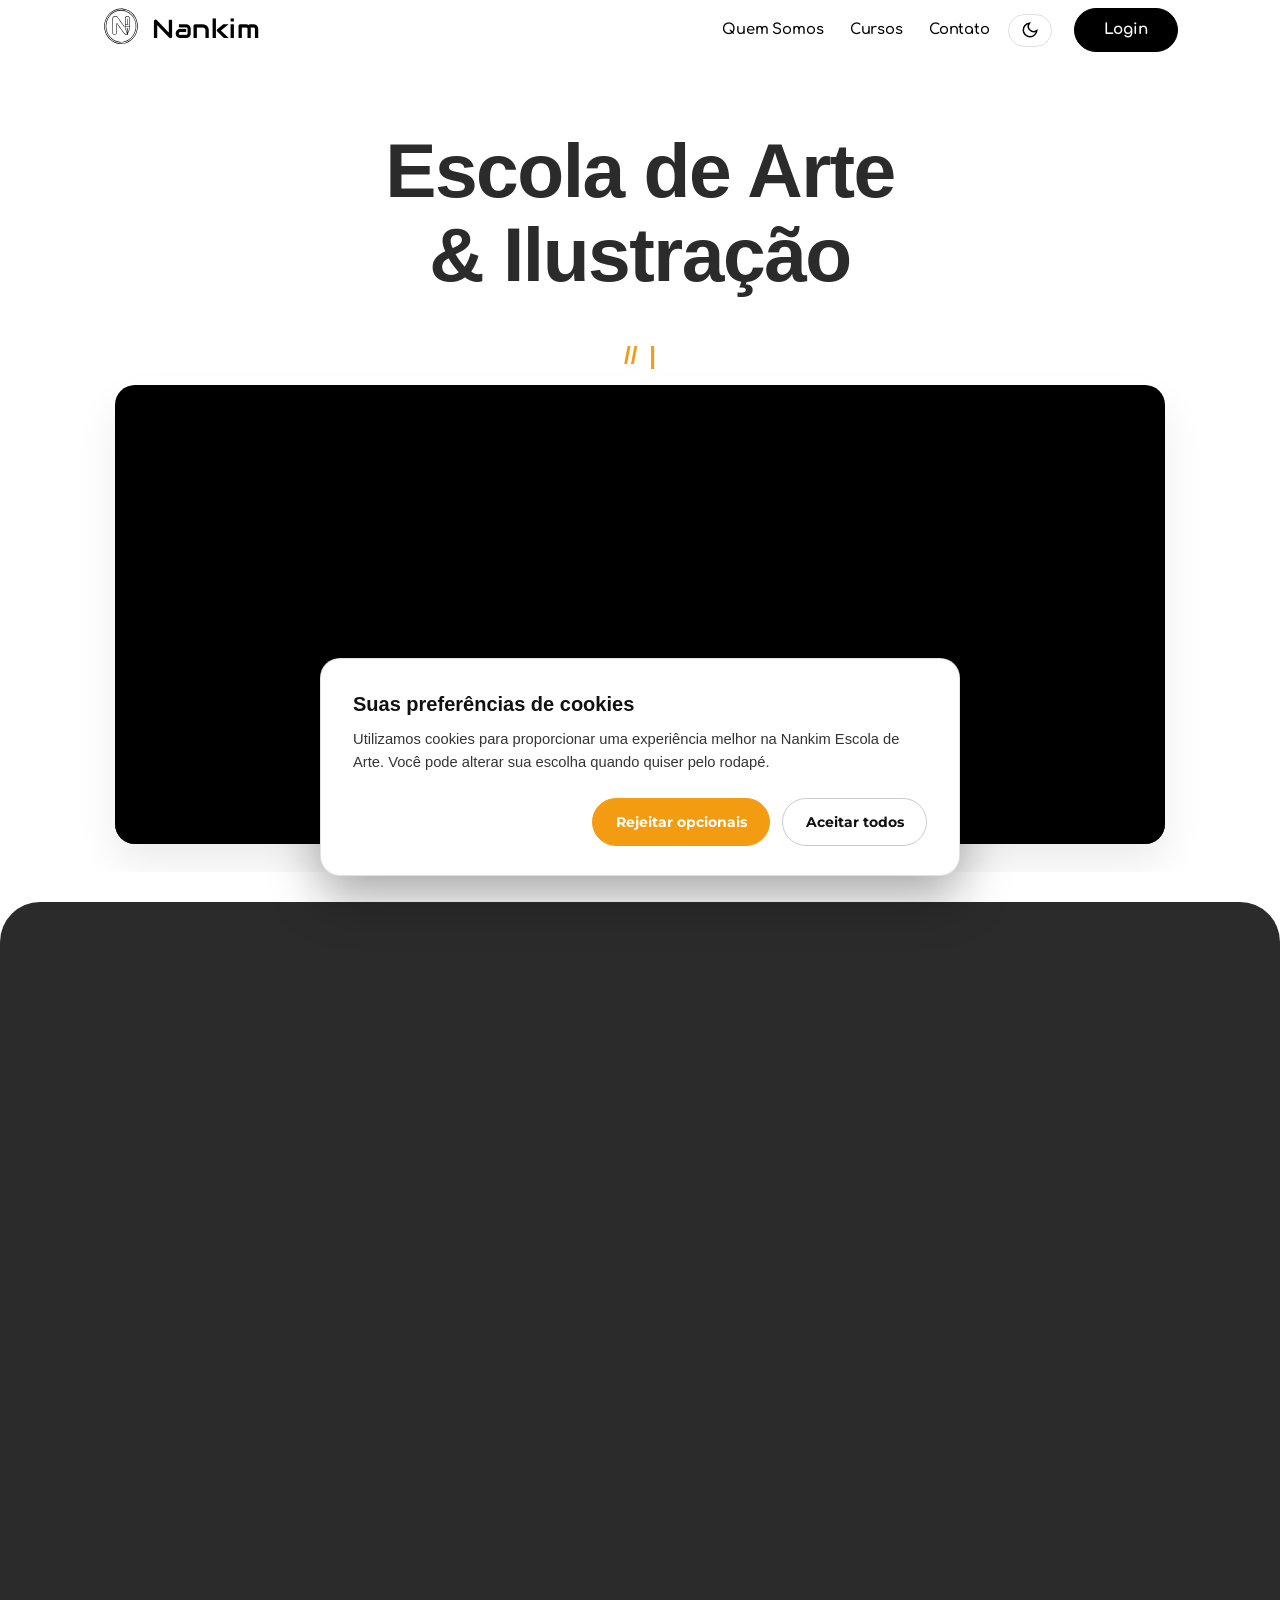
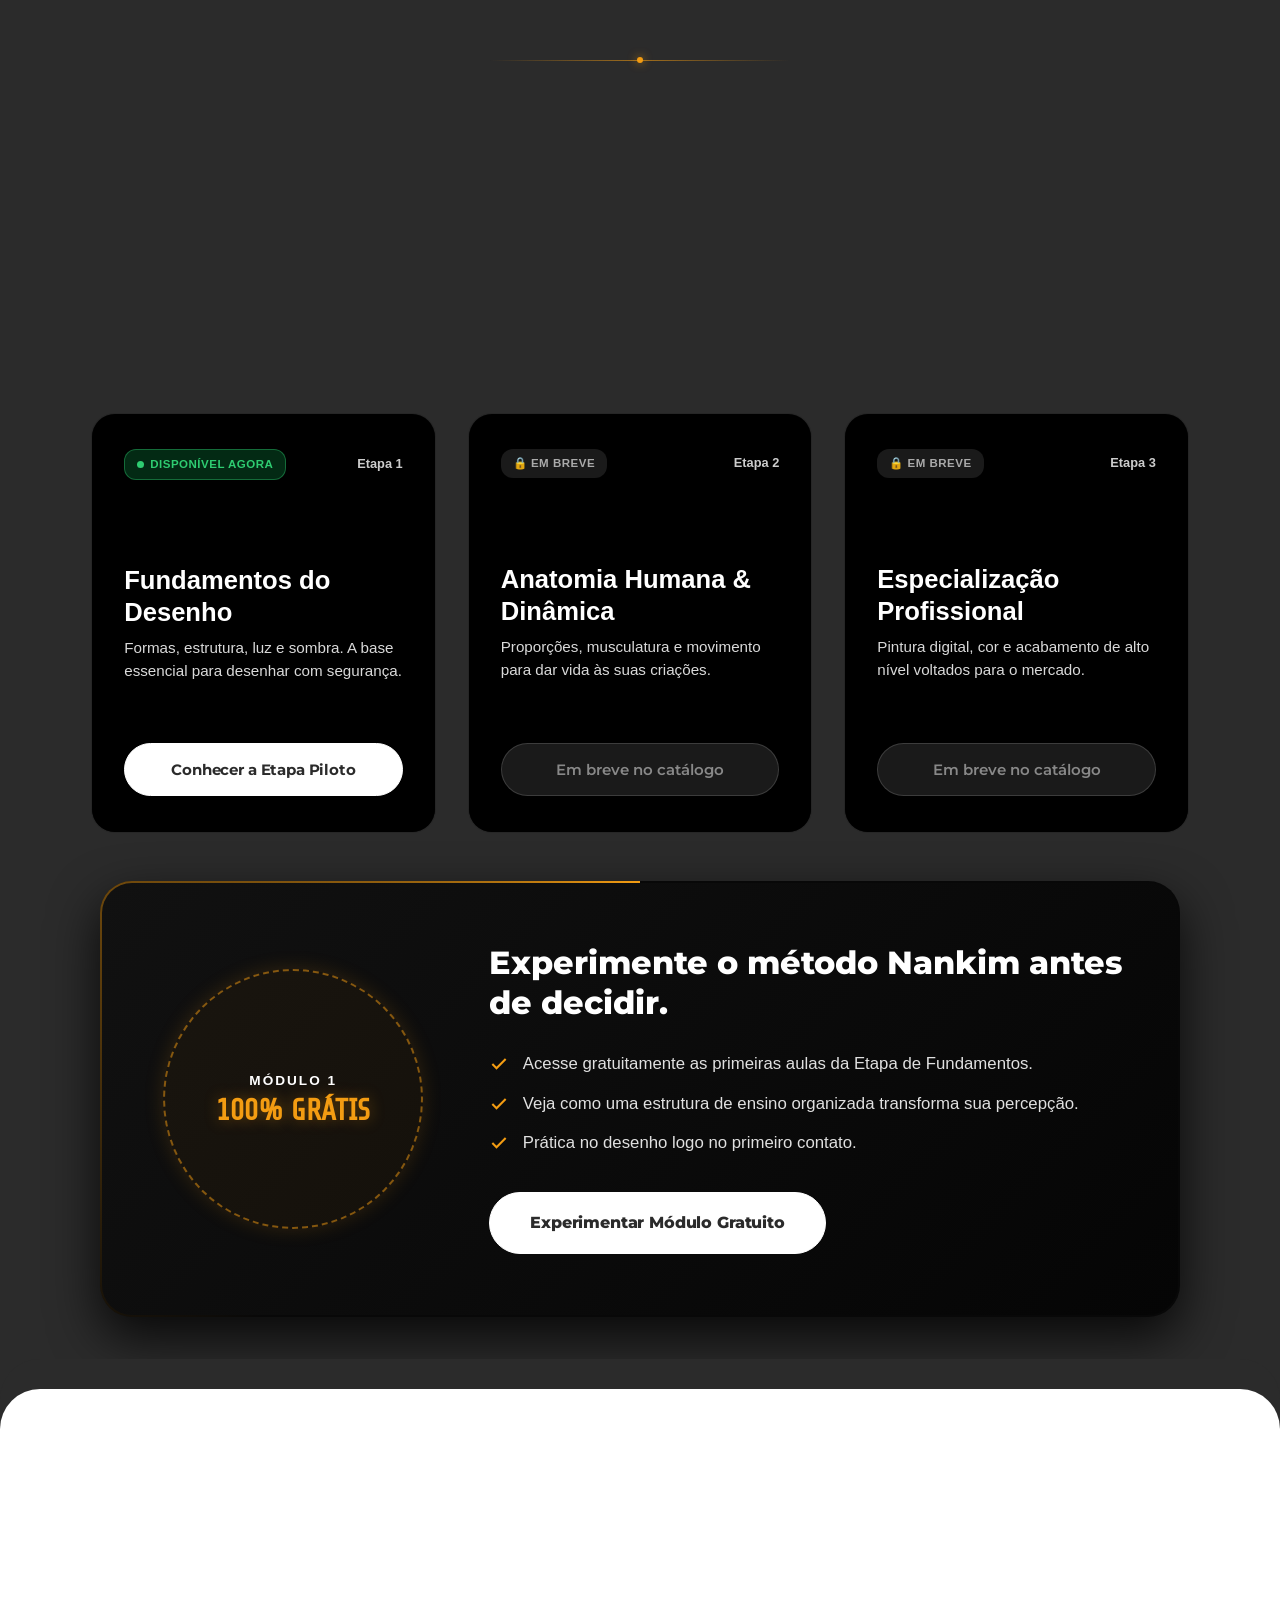
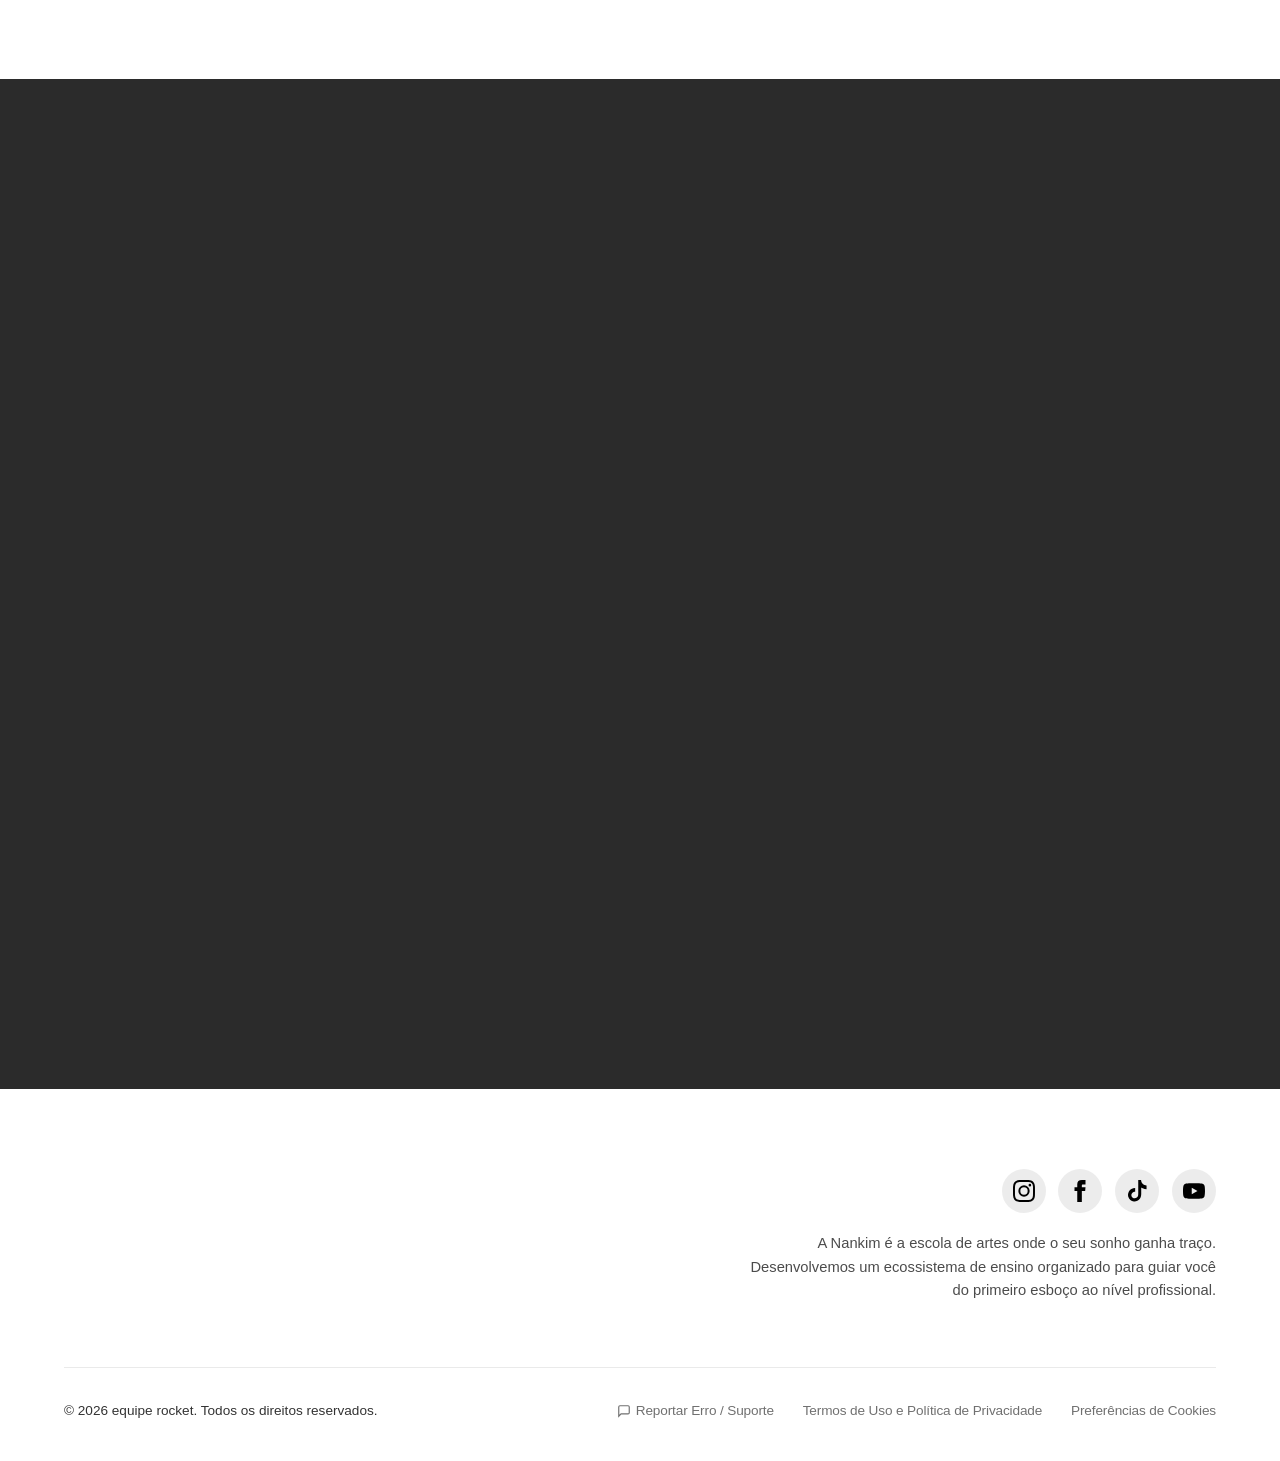
==== commit a841dfde: "up" ====
--- a/index.html
+++ b/index.html
@@ -23,13 +23,14 @@
     <link rel="stylesheet" href="css/home.css">
     <link rel="stylesheet" href="css/termos.css">
     <link rel="stylesheet" href="css/cookies.css">
-
+    <link rel="stylesheet" href="css/reportar.css">
 
     <!-- Scripts Globais da Aplicação -->
     <script src="./js/global.js"></script>
     <script src="./js/login.js"></script>
-    <script src="../js/cookies.js"></script>
+    <script src="./js/cookies.js"></script>
     <script src="./js/termos.js"></script>
+    <script src="./js/reportar.js"></script>
 </head>
 
 <body>
@@ -52,6 +53,7 @@
                     </h2>
                 </div>
 
+                <!-- Vídeo Limpo -->
                 <div class="container-video-showreel">
                     <video id="video-showreel-header" autoplay loop muted playsinline
                         poster="./imagens/banner-caneta.jpg">
@@ -59,19 +61,6 @@
                         Seu navegador não suporta a exibição de vídeos.
                     </video>
                     <div class="overlay-video"></div>
-                    <div class="texto-sobre-video">
-                        <p>Aqui transformamos a vontade em evolução real <br>através de uma jornada estruturada,
-                            organizada e sem rodeios.</p>
-                    </div>
-                </div>
-
-                <!-- Slogan em Destaque -->
-                <div class="trava-slogan-container revelar-scroll">
-                    <div class="box-slogan-glow">
-                        <h2 class="trava-slogan-texto">
-                            Nankim <span class="destaque-vermelho-slogan">— Onde o seu sonho ganha traço.</span>
-                        </h2>
-                    </div>
                 </div>
             </div>
         </section>
@@ -79,11 +68,11 @@
         <!-- Bloco Escuro Centralizado -->
         <div class="cuberto-dark-section">
 
-            <!-- Seção 2: Problemas do Autodidata (Layout em Trilha Assimétrica) -->
+            <!-- Seção 2: Diagnóstico -->
             <section class="secao-pilares-clean">
                 <div class="container-vitrine">
                     <div class="cabecalho-vitrine revelar-scroll">
-                        <h2 class="titulo-destaque-vitrine">Por que é tão difícil aprender arte sozinho?</h2>
+                        <h2 class="titulo-destaque-vitrine">O que ninguém conta sobre aprender arte sozinho.</h2>
                     </div>
 
                     <!-- Container com visual de trilha sequencial -->
@@ -117,21 +106,32 @@
                         </p>
                     </div>
 
-                    <!-- Divisor Visual de Seção (Linha de Transição) -->
+                    <!-- Divisor Visual de Seção -->
                     <div class="divisor-secao-glow"></div>
                 </div>
             </section>
 
-            <!-- Seção 3: Vitrine de Etapas (Trilha de Formação) -->
+           <!-- Seção 3: Vitrine de Etapas -->
             <section class="secao-vitrine-cursos" id="cursos">
                 <div class="container-vitrine">
+                    
+                    <!-- 1. Slogan Maior, Centralizado e com Destaque -->
+                    <div class="trava-slogan-container slogan-posicao-topo revelar-scroll">
+                        <div class="box-slogan-glow box-slogan-maior">
+                            <h3 class="trava-slogan-texto slogan-texto-destaque">
+                                <span class="marca-nankim-gold">Nankim</span> <span class="destaque-vermelho-slogan">— Onde o seu sonho ganha traço.</span>
+                            </h3>
+                        </div>
+                    </div>
+
+                    <!-- 2. Subtítulo Centralizado -->
                     <div class="cabecalho-vitrine revelar-scroll">
-                        <span class="eyebrow-transicao-solucao">// A SOLUÇÃO NANKIM</span>
-                        <h2 class="titulo-destaque-vitrine">Uma jornada progressiva: do primeiro esboço ao mercado</h2>
-                        <p class="subtitulo-detalhe-vitrine">Conheça a estrutura modular desenhada para garantir seu
-                            desenvolvimento sem lacunas.</p>
-                    </div>
-
+                        <p class="subtitulo-detalhe-vitrine destaque-frase-fechamento">
+                            Aqui transformamos a vontade em <span class="destaque-vermelho">evolução real</span> através de uma jornada estruturada e sem rodeios.
+                        </p>
+                    </div>
+
+                    <!-- 3. Quadros com Textos Curtos e Diretos -->
                     <div class="grid-cards-cursos">
                         <article class="card-curso card-disponivel card-com-video">
                             <video class="video-bg-card" loop muted playsinline preload="metadata">
@@ -147,12 +147,10 @@
                                 </div>
                                 <div class="corpo-card-curso">
                                     <h3 class="nome-curso">Fundamentos do Desenho</h3>
-                                    <p class="descricao-curso">A base indispensável. Domine a estrutura de formas,
-                                        perspectiva, luz e sombreamento antes de avançar para técnicas complexas.</p>
+                                    <p class="descricao-curso">Formas, estrutura, luz e sombra. A base essencial para desenhar com segurança.</p>
                                 </div>
                                 <div class="footer-card-curso">
-                                    <a href="./cursos.html" class="btn-card-cta link-magnetico">Conhecer a Etapa
-                                        Piloto</a>
+                                    <a href="./cursos.html" class="btn-card-cta link-magnetico">Conhecer a Etapa Piloto</a>
                                 </div>
                             </div>
                         </article>
@@ -169,8 +167,7 @@
                                 </div>
                                 <div class="corpo-card-curso">
                                     <h3 class="nome-curso">Anatomia Humana & Dinâmica</h3>
-                                    <p class="descricao-curso">Proporções, musculatura e gestual para dar vida e
-                                        movimento às suas criações com precisão técnica.</p>
+                                    <p class="descricao-curso">Proporções, musculatura e movimento para dar vida às suas criações.</p>
                                 </div>
                                 <div class="footer-card-curso">
                                     <button class="btn-card-bloqueado" disabled>Em breve no catálogo</button>
@@ -190,8 +187,7 @@
                                 </div>
                                 <div class="corpo-card-curso">
                                     <h3 class="nome-curso">Especialização Profissional</h3>
-                                    <p class="descricao-curso">Fluxos de trabalho completos, aplicação de cor e
-                                        acabamento profissional voltados para o mercado criativo.</p>
+                                    <p class="descricao-curso">Pintura digital, cor e acabamento de alto nível voltados para o mercado.</p>
                                 </div>
                                 <div class="footer-card-curso">
                                     <button class="btn-card-bloqueado" disabled>Em breve no catálogo</button>
@@ -199,51 +195,56 @@
                             </div>
                         </article>
                     </div>
+
                 </div>
             </section>
 
-            <!-- Seção 4: Degustação Gratuita (Módulo Piloto) -->
-            <section class="secao-degustacao">
-                <div class="degustacao-container">
-                    <div class="degustacao-card-destaque">
-                        <div class="borda-luz-vermelha"></div>
-                        <div class="degustacao-card-conteudo-inner">
-                            <div class="degustacao-selo-wrapper">
-                                <div class="degustacao-circulo-giratorio"></div>
-                                <div class="degustacao-texto-pulsante">
-                                    <span class="selo-sub-top">MÓDULO 1</span>
-                                    <span class="selo-destaque selo-vermelho">100% GRÁTIS</span>
-                                </div>
-                            </div>
-                            <div class="degustacao-conteudo">
-                                <h2 class="degustacao-titulo">Experimente o método Nankim antes de decidir.</h2>
-                                <p class="degustacao-descricao">Acesse gratuitamente as primeiras aulas da Etapa de
-                                    Fundamentos. Veja como uma estrutura de ensino organizada transforma sua percepção e
-                                    prática no desenho logo no primeiro contato.</p>
-                                <ul class="degustacao-beneficios">
-                                    <li><svg width="20" height="20" viewBox="0 0 24 24" fill="none" stroke="#27ae60"
-                                            stroke-width="2.5">
-                                            <polyline points="20 6 9 17 4 12"></polyline>
-                                        </svg> Acesso ao Módulo 1 da etapa piloto</li>
-                                    <li><svg width="20" height="20" viewBox="0 0 24 24" fill="none" stroke="#27ae60"
-                                            stroke-width="2.5">
-                                            <polyline points="20 6 9 17 4 12"></polyline>
-                                        </svg> Aulas focadas no método sequencial</li>
-                                    <li><svg width="20" height="20" viewBox="0 0 24 24" fill="none" stroke="#27ae60"
-                                            stroke-width="2.5">
-                                            <polyline points="20 6 9 17 4 12"></polyline>
-                                        </svg> Experimentação sem compromisso</li>
-                                </ul>
-                                <button type="button" class="btn-degustacao-cta link-magnetico"
-                                    data-modal="cadastro">Experimentar Módulo Gratuito</button>
-                            </div>
-                        </div>
-                    </div>
-                </div>
-            </section>
-        </div>
-
-        <!-- Seção 5: Depoimentos (Casos de Sucesso Reais) -->
+           <!-- Seção 4: Degustação Gratuita (Módulo Piloto) -->
+        <section class="secao-degustacao">
+            <div class="degustacao-container">
+                <div class="degustacao-card-destaque">
+                    <div class="borda-luz-vermelha"></div>
+                    <div class="degustacao-card-conteudo-inner">
+                        <div class="degustacao-selo-wrapper">
+                            <div class="degustacao-circulo-giratorio"></div>
+                            <div class="degustacao-texto-pulsante">
+                                <span class="selo-sub-top">MÓDULO 1</span>
+                                <span class="selo-destaque selo-vermelho">100% GRÁTIS</span>
+                            </div>
+                        </div>
+                        <div class="degustacao-conteudo">
+                            <h2 class="degustacao-titulo">Experimente o método Nankim antes de decidir.</h2>
+                            
+                            <ul class="degustacao-beneficios">
+                                <li>
+                                    <svg width="20" height="20" viewBox="0 0 24 24" fill="none" stroke="var(--cor-destaque)" stroke-width="2.5">
+                                        <polyline points="20 6 9 17 4 12"></polyline>
+                                    </svg> 
+                                    Acesse gratuitamente as primeiras aulas da Etapa de Fundamentos.
+                                </li>
+                                <li>
+                                    <svg width="20" height="20" viewBox="0 0 24 24" fill="none" stroke="var(--cor-destaque)" stroke-width="2.5">
+                                        <polyline points="20 6 9 17 4 12"></polyline>
+                                    </svg> 
+                                    Veja como uma estrutura de ensino organizada transforma sua percepção.
+                                </li>
+                                <li>
+                                    <svg width="20" height="20" viewBox="0 0 24 24" fill="none" stroke="var(--cor-destaque)" stroke-width="2.5">
+                                        <polyline points="20 6 9 17 4 12"></polyline>
+                                    </svg> 
+                                    Prática no desenho logo no primeiro contato.
+                                </li>
+                            </ul>
+                            
+                            <!-- Classe link-magnetico restaurada -->
+                            <button type="button" class="btn-degustacao-cta link-magnetico" data-modal="cadastro">Experimentar Módulo Gratuito</button>
+                        </div>
+                    </div>
+                </div>
+            </div>
+        </section>
+
+        <!-- Seção 5: Depoimentos -->
         <section class="cuberto-light-section" id="depoimentos">
             <div class="container-vitrine">
                 <div class="cabecalho-vitrine-claro revelar-scroll">
@@ -324,7 +325,7 @@
                 <div class="grid-missao revelar-scroll">
                     <div class="coluna-galeria-missao">
                         <div class="moldura-foto-destaque">
-                            <img id="foto-missao-principal" src="./assets/img/ensino/ensino1.jpeg"
+                            <img id="foto-missao-principal" src="./assets/img/ensino1.jpeg"
                                 alt="Thiago ensinando arte para crianças na igreja">
                             <div class="overlay-gradiente-foto"></div>
                             <span class="badge-foto-legenda">Aulas Voluntárias na Igreja ✦</span>
@@ -371,7 +372,7 @@
             </div>
         </section>
 
-        <!-- Seção 7: FAQ (Dúvidas Frequentes) -->
+        <!-- Seção 7: FAQ -->
         <section class="cuberto-dark-footer-section" id="faq">
             <div class="container-vitrine">
                 <div class="cabecalho-vitrine revelar-scroll">
@@ -426,7 +427,6 @@
     <!-- Injeção dinâmica do rodapé global -->
     <div id="footer-container"></div>
 
-
     <!-- Script Exclusivo da Home -->
     <script src="./js/home.js"></script>
 </body>
--- a/css/menu.css
+++ b/css/menu.css
@@ -133,7 +133,7 @@
 .dot-hover {
     width: 6px;
     height: 6px;
-    background-color: var(--menu-texto);
+    background-color: #000;
     border-radius: 50%;
     margin-right: 0px;
     opacity: 0;
@@ -143,6 +143,7 @@
 
 .link-magnetico.pagina-ativa .dot-hover {
     opacity: 1;
+    background-color: var(--menu-texto) !important;
     transform: scale(1);
     margin-right: 6px;
 }
--- a/css/home.css
+++ b/css/home.css
@@ -21,22 +21,15 @@
 :root[data-theme="dark"] {
     /* Tema Escuro Invertido: Fundo/cards em Preto Absoluto e seções escuras em Cinza */
     --home-bg-principal: #000000;
-    /* Fundo principal em preto absoluto */
     --home-texto-escuro: #ffffff;
-    /* Texto principal em branco */
     --home-texto-suave: #a0a0a0;
-    /* Texto secundário */
     --home-bg-card-claro: #0d0d0d;
-    /* Cards em preto muito escuro */
     --home-borda-suave: #222222;
-    /* Bordas sutis */
 
     /* Blocos de Transição (Escuro Invertido) */
     --home-secao-escura-bg: #1a1a1a;
-    /* Onde era preto vira cinza */
     --home-secao-escura-texto: #ffffff;
     --home-secao-clara-bg: #000000;
-    /* Onde era cinza vira preto absoluto */
     --home-secao-clara-texto: #ffffff;
 }
 
@@ -50,7 +43,7 @@
 .cuberto-dark-section {
     background-color: var(--home-secao-escura-bg) !important;
     color: var(--home-secao-escura-texto);
-    padding: 6rem 0 8rem;
+    padding: 1.5rem 0 5rem !important; /* Aproximado do topo da curva */
     border-top-left-radius: 40px;
     border-top-right-radius: 40px;
     margin-top: -30px;
@@ -88,12 +81,10 @@
 /* --- Ajuste dos Títulos do FAQ conforme o Tema --- */
 .cuberto-dark-footer-section .titulo-destaque-vitrine {
     color: var(--home-texto-escuro) !important;
-    /* Em vez de branco fixo, usa a cor do tema */
 }
 
 .cuberto-dark-footer-section .subtitulo-detalhe-vitrine {
     color: var(--home-texto-suave) !important;
-    /* Cor com contraste adequado tanto no claro como no escuro */
 }
 
 /* --- Efeito Revelar no Scroll (IntersectionObserver) --- */
@@ -122,8 +113,8 @@
 
 .cabecalho-vitrine {
     text-align: center;
-    margin-bottom: 3.5rem;
-    max-width: 900px;
+    margin-bottom: 3rem;
+    max-width: 950px;
     margin-left: auto;
     margin-right: auto;
 }
@@ -273,78 +264,21 @@
 
 .overlay-video {
     position: absolute;
-    top: 0;
-    left: 0;
-    right: 0;
-    bottom: 0;
+    inset: 0;
     background: linear-gradient(180deg, rgba(0, 0, 0, 0) 30%, rgba(0, 0, 0, 0.7) 100%);
     z-index: 1;
 }
 
-.texto-sobre-video {
-    position: absolute;
-    bottom: 8%;
-    left: 50%;
-    transform: translateX(-50%);
-    z-index: 2;
-    width: 90%;
-    text-align: center;
-    opacity: 0;
-    animation: subirTextoVideo 1.8s cubic-bezier(0.16, 1, 0.3, 1) 1.2s forwards;
-}
-
-.texto-sobre-video p {
-    font-family: 'Montserrat', sans-serif;
-    font-size: clamp(1.1rem, 2.2vw, 1.8rem);
-    font-weight: 500;
-    color: #ffffff;
-    line-height: 1.4;
-    letter-spacing: -0.5px;
-}
-
-/* Slogan em Destaque */
-.trava-slogan-container {
-    text-align: center;
-    margin: 2rem 0 1rem;
-    width: 100%;
-    max-width: 950px;
-}
-
-.box-slogan-glow {
-    background: rgba(179, 63, 48, 0.05);
-    border: 1px solid rgba(179, 63, 48, 0.25);
-    border-radius: 50px;
-    padding: 1.2rem 2.5rem;
-    display: inline-block;
-    box-shadow: 0 10px 30px rgba(179, 63, 48, 0.08);
-    backdrop-filter: blur(5px);
-    transition: transform 0.3s ease, border-color 0.3s ease;
-}
-
-.box-slogan-glow:hover {
-    transform: translateY(-2px);
-    border-color: rgba(179, 63, 48, 0.5);
-}
-
-.trava-slogan-texto {
-    font-family: 'Montserrat', sans-serif;
-    font-size: clamp(1.3rem, 2.8vw, 2.2rem);
-    font-weight: 900;
-    color: var(--home-texto-escuro);
-    letter-spacing: -0.5px;
-    margin: 0;
-}
-
-.destaque-vermelho-slogan,
-.destaque-vermelho {
-    color: var(--cor-destaque);
-    display: inline-block;
-}
-
-/* --- Seção 2: Problemas do Autodidata (Trilha Ajustada & Limpa) --- */
+/* ==========================================================================
+   SEÇÃO 2: DIAGNÓSTICO (PROBLEMAS DO AUTODIDATA)
+   ========================================================================== */
 .secao-pilares-clean {
-    padding: 3rem 0 5rem;
-    width: 100%;
+    padding: 0.5rem 0 3rem !important;
+    width: 100%;
+}
+
+.secao-pilares-clean .cabecalho-vitrine {
+    margin-bottom: 1.8rem !important;
 }
 
 .trilha-obstaculos-wrapper {
@@ -359,20 +293,18 @@
     margin-right: auto;
 }
 
-/* Linha-guia centralizada de ponta a ponta */
 .linha-trilha-guia {
     position: absolute;
     top: 20px;
     bottom: 20px;
     left: 50%;
     width: 2px;
-    background: linear-gradient(180deg, rgba(179, 63, 48, 0.15) 0%, rgba(179, 63, 48, 0.6) 50%, rgba(179, 63, 48, 0.15) 100%);
+    background: linear-gradient(180deg, rgba(var(--cor-destaque-rgb), 0.15) 0%, rgba(var(--cor-destaque-rgb), 0.6) 50%, rgba(var(--cor-destaque-rgb), 0.15) 100%) !important;
     transform: translateX(-50%);
     pointer-events: none;
     z-index: 1;
 }
 
-/* Base dos Cards da Trilha */
 .card-trilha {
     position: relative;
     z-index: 2;
@@ -388,57 +320,41 @@
 
 .card-trilha:hover {
     transform: translateY(-4px) scale(1.01);
-    border-color: rgba(179, 63, 48, 0.5);
-    box-shadow: 0 15px 35px rgba(179, 63, 48, 0.15);
-}
-
-/* Bolinhas Vermelhas (Marcadores alinhados na linha central) */
+    border-color: rgba(var(--cor-destaque-rgb), 0.6) !important;
+    box-shadow: 0 15px 35px rgba(var(--cor-destaque-rgb), 0.18) !important;
+}
+
 .marcador-ponto {
     position: absolute;
     top: 50%;
     width: 12px;
     height: 12px;
-    background-color: var(--cor-destaque);
+    background-color: var(--cor-destaque) !important;
     border-radius: 50%;
     transform: translateY(-50%);
-    box-shadow: 0 0 10px rgba(179, 63, 48, 0.7);
+    box-shadow: 0 0 12px rgba(var(--cor-destaque-rgb), 0.8) !important;
     z-index: 3;
 }
 
-/* Posições intercaladas */
-.card-esquerda {
-    align-self: flex-start;
-}
-.card-esquerda .marcador-ponto {
-    right: -30px;
-}
-
-.card-centro {
-    align-self: center;
-}
-.card-centro .marcador-ponto {
-    left: -30px;
-}
-
-.card-direita {
-    align-self: flex-end;
-}
-.card-direita .marcador-ponto {
-    left: -30px;
-}
-
-/* Card central em Destaque Nankim com leitura perfeita */
+.card-esquerda { align-self: flex-start; }
+.card-esquerda .marcador-ponto { right: -30px; }
+
+.card-centro { align-self: center; }
+.card-centro .marcador-ponto { left: -30px; }
+
+.card-direita { align-self: flex-end; }
+.card-direita .marcador-ponto { left: -30px; }
+
 .card-trilha.destaque-nankim {
-    border: 1px solid rgba(179, 63, 48, 0.4) !important;
+    border: 1px solid rgba(var(--cor-destaque-rgb), 0.45) !important;
     background: var(--home-bg-card-claro, #ffffff);
-    box-shadow: 0 12px 35px rgba(179, 63, 48, 0.12);
-}
-
-/* No Dark Mode o card central ganha um brilho sutil sem escurecer o texto */
+    box-shadow: 0 12px 35px rgba(var(--cor-destaque-rgb), 0.15) !important;
+}
+
 :root[data-theme="dark"] .card-trilha.destaque-nankim {
     background: #111111;
-    border-color: rgba(179, 63, 48, 0.5) !important;
-    box-shadow: 0 12px 35px rgba(179, 63, 48, 0.25);
+    border-color: rgba(var(--cor-destaque-rgb), 0.5) !important;
+    box-shadow: 0 12px 35px rgba(var(--cor-destaque-rgb), 0.25) !important;
 }
 
 .texto-card-trilha {
@@ -452,43 +368,22 @@
 
 .fechamento-frase-impacto {
     text-align: center;
-    margin-top: 4rem;
+    margin-top: 3rem !important;
+    margin-bottom: 1.5rem !important;
 }
 
 .destaque-frase-fechamento {
     font-size: clamp(1.2rem, 2.2vw, 1.6rem) !important;
     font-weight: 700 !important;
     color: var(--home-secao-escura-texto);
-}
-
-/* Ajustes de Responsividade */
-@media (max-width: 850px) {
-    .linha-trilha-guia,
-    .marcador-ponto {
-        display: none !important;
-    }
-
-    .trilha-obstaculos-wrapper {
-        gap: 1.2rem;
-    }
-
-    .card-trilha {
-        width: 100% !important;
-        align-self: center !important;
-    }
-}
-/* --- Divisor Visual & Respiro entre Seção 2 e 3 --- */
-.fechamento-frase-impacto {
-    text-align: center;
-    margin-top: 4.5rem;
-    margin-bottom: 2rem;
+    line-height: 1.4 !important;
 }
 
 .divisor-secao-glow {
     width: min(300px, 60%);
     height: 1px;
-    margin: 4rem auto 2rem;
-    background: linear-gradient(90deg, transparent 0%, rgba(179, 63, 48, 0.6) 50%, transparent 100%);
+    margin: 2.5rem auto 1.5rem !important;
+    background: linear-gradient(90deg, transparent 0%, rgba(var(--cor-destaque-rgb), 0.6) 50%, transparent 100%) !important;
     position: relative;
 }
 
@@ -500,32 +395,64 @@
     transform: translate(-50%, -50%);
     width: 6px;
     height: 6px;
-    background-color: var(--cor-destaque);
+    background-color: var(--cor-destaque) !important;
     border-radius: 50%;
-    box-shadow: 0 0 10px rgba(179, 63, 48, 0.8);
-}
-
+    box-shadow: 0 0 10px rgba(var(--cor-destaque-rgb), 0.8) !important;
+}
+
+/* ==========================================================================
+   SEÇÃO 3: VITRINE DE ETAPAS (NOVO DESIGN COM SLOGAN NO TOPO)
+   ========================================================================== */
 .secao-vitrine-cursos {
     width: 100%;
-    padding-top: 4rem; /* Espaçamento para separar do bloco acima */
-}
-
-/* Eyebrow de Solução para destacar a mudança de assunto */
-.eyebrow-transicao-solucao {
+    padding-top: 1rem !important;
+}
+
+/* 1. Slogan Maior no Topo */
+.slogan-posicao-topo {
+    margin-top: 1rem !important;
+    margin-bottom: 2rem !important;
+    display: flex !important;
+    justify-content: center !important;
+    width: 100% !important;
+}
+
+.box-slogan-maior {
+    background: rgba(243, 156, 18, 0.08) !important;
+    border: 1px solid rgba(243, 156, 18, 0.45) !important;
+    border-radius: 60px !important;
+    padding: 1.2rem 3rem !important;
     display: inline-block;
-    font-family: 'Montserrat', sans-serif;
-    font-size: 0.82rem;
-    font-weight: 800;
-    color: var(--cor-destaque);
-    letter-spacing: 2px;
-    margin-bottom: 0.8rem;
-    text-transform: uppercase;
-}
-/* --- Seção 3: Vitrine de Etapas --- */
-.secao-vitrine-cursos {
-    width: 100%;
-}
-
+    box-shadow: 0 12px 35px rgba(243, 156, 18, 0.2) !important;
+    backdrop-filter: blur(8px);
+    transition: transform 0.3s ease, border-color 0.3s ease;
+}
+
+.box-slogan-maior:hover {
+    transform: translateY(-2px);
+    border-color: rgba(243, 156, 18, 0.65) !important;
+}
+
+.slogan-texto-destaque {
+    font-family: 'Montserrat', sans-serif !important;
+    font-size: clamp(1.3rem, 2.8vw, 2.1rem) !important;
+    font-weight: 900 !important;
+    letter-spacing: -0.5px !important;
+    margin: 0 !important;
+}
+
+.marca-nankim-gold {
+    color: #ffffff !important;
+    text-shadow: 0 2px 10px rgba(0, 0, 0, 0.5);
+}
+
+.destaque-vermelho-slogan,
+.destaque-vermelho {
+    color: var(--cor-destaque, #f39c12) !important;
+    display: inline-block;
+}
+
+/* 2. Quadros / Cards dos Cursos */
 .grid-cards-cursos {
     display: grid;
     grid-template-columns: repeat(auto-fit, minmax(320px, 1fr));
@@ -546,15 +473,13 @@
 
 .video-bg-card {
     position: absolute;
-    top: 0;
-    left: 0;
+    inset: 0;
     width: 100%;
     height: 100%;
     object-fit: cover;
     z-index: 1;
     opacity: 0.65;
     transition: opacity 0.4s ease, transform 0.5s ease;
-    filter: brightness(1);
 }
 
 .card-curso:hover .video-bg-card {
@@ -628,17 +553,19 @@
 }
 
 .nome-curso {
-    font-size: 1.5rem;
-    font-weight: 700;
+    font-size: 1.6rem;
+    font-weight: 800;
     color: #ffffff;
-    margin-bottom: 0.75rem;
+    margin-bottom: 0.4rem;
     text-shadow: 0 2px 8px rgba(0, 0, 0, 0.8);
+    line-height: 1.25;
 }
 
 .descricao-curso {
-    font-size: 0.95rem;
-    color: #ffffff;
-    line-height: 1.5;
+    font-size: 0.95rem !important;
+    color: rgba(255, 255, 255, 0.85) !important;
+    line-height: 1.5 !important;
+    margin-top: 0.5rem !important;
     text-shadow: 0 2px 6px rgba(0, 0, 0, 0.8);
 }
 
@@ -683,11 +610,17 @@
     box-sizing: border-box;
 }
 
-/* --- Seção 4: Degustação Gratuita --- */
+/* ==========================================================================
+   SEÇÕES SEGUINTES: DEGUSTAÇÃO, DEPOIMENTOS, DIDÁTICA E FAQ
+   ========================================================================== */
+
+/* ==========================================================================
+   SEÇÃO 4: DEGUSTAÇÃO GRATUITA (MÓDULO PILOTO)
+   ========================================================================== */
 .secao-degustacao {
     background-color: var(--home-secao-escura-bg) !important;
     color: var(--home-secao-escura-texto);
-    padding: 2rem 5% 7rem;
+    padding: 3rem 5% 7rem;
     position: relative;
     z-index: 5;
     transition: background-color 0.3s ease, color 0.3s ease;
@@ -707,13 +640,14 @@
     box-shadow: 0 20px 50px rgba(0, 0, 0, 0.8);
 }
 
+/* Borda com luz na cor de destaque (Âmbar/Dourado) */
 .borda-luz-vermelha {
     position: absolute;
     top: -50%;
     left: -50%;
     width: 200%;
     height: 200%;
-    background: conic-gradient(transparent, transparent, transparent, #ff2a2a);
+    background: conic-gradient(transparent, transparent, transparent, var(--cor-destaque, #f39c12));
     animation: percorrerBorda 6s linear infinite;
     z-index: 1;
 }
@@ -740,14 +674,15 @@
     margin: 0 auto;
 }
 
+/* Círculo pontilhado na cor de destaque */
 .degustacao-circulo-giratorio {
     position: absolute;
     inset: 0;
     border-radius: 50%;
-    border: 2px dashed rgba(255, 42, 42, 0.45);
-    background-color: rgba(255, 42, 42, 0.03);
+    border: 2px dashed rgba(var(--cor-destaque-rgb, 243, 156, 18), 0.5);
+    background-color: rgba(var(--cor-destaque-rgb, 243, 156, 18), 0.04);
     animation: girarCirculo 18s linear infinite;
-    box-shadow: 0 0 20px rgba(255, 42, 42, 0.12);
+    box-shadow: 0 0 20px rgba(var(--cor-destaque-rgb, 243, 156, 18), 0.15);
 }
 
 .degustacao-texto-pulsante {
@@ -768,11 +703,13 @@
     margin-bottom: 0.2rem;
 }
 
+/* Texto 100% GRÁTIS na cor de destaque */
 .selo-destaque.selo-vermelho {
-    font-family: 'Audiowide', cursive;
+    font-family: 'Share Tech', sans-serif, 'Montserrat';
     font-size: 1.85rem;
-    color: #ff3b30 !important;
-    text-shadow: 0 0 15px rgba(255, 59, 48, 0.35);
+    font-weight: 900;
+    color: var(--cor-destaque, #f39c12) !important;
+    text-shadow: 0 0 15px rgba(var(--cor-destaque-rgb, 243, 156, 18), 0.4);
     line-height: 1.1;
     white-space: nowrap;
 }
@@ -785,38 +722,33 @@
 
 .degustacao-titulo {
     font-family: 'Montserrat', sans-serif;
-    font-size: 2.1rem;
+    font-size: 2rem;
     font-weight: 800;
     line-height: 1.25;
-    margin-bottom: 0.8rem;
+    margin-bottom: 1.8rem;
     color: #ffffff;
-}
-
-.degustacao-descricao {
-    font-size: 1rem;
-    color: #b0b0b0;
-    line-height: 1.55;
-    margin-bottom: 1.5rem;
-    max-width: 600px;
 }
 
 .degustacao-beneficios {
     list-style: none;
     padding: 0;
-    margin: 0 0 2rem 0;
+    margin: 0 0 1.8rem 0;
     display: flex;
     flex-direction: column;
-    gap: 0.75rem;
+    gap: 1rem;
 }
 
 .degustacao-beneficios li {
     display: flex;
     align-items: center;
-    gap: 0.75rem;
-    font-size: 0.98rem;
+    gap: 0.85rem;
+    font-size: 1.05rem;
+    font-weight: 500;
     color: #e0e0e0;
-}
-
+    line-height: 1.4;
+}
+
+/* --- Botão CTA da Seção 4 (Degustação) com Suporte ao Efeito Magnético --- */
 .btn-degustacao-cta {
     background-color: #ffffff !important;
     color: #2b2b2b !important;
@@ -827,18 +759,22 @@
     font-size: 1rem !important;
     font-weight: 800 !important;
     cursor: pointer !important;
-    transition: all 0.3s ease !important;
-    margin-top: 1rem !important;
-    display: inline-block !important;
+    margin-top: 0.5rem !important;
+    display: inline-flex !important;
+    justify-content: center;
+    align-items: center;
+    text-decoration: none;
+    box-sizing: border-box;
+    /* SEM !important no transform e no transition para permitir a animação fluida do JS */
+    transition: background-color 0.3s ease, color 0.3s ease, border-color 0.3s ease, box-shadow 0.3s ease;
 }
 
 .btn-degustacao-cta:hover {
     background-color: #2b2b2b !important;
     color: #ffffff !important;
-    border-color: #2b2b2b !important;
-    transform: translateY(-2px) !important;
-}
-
+    border-color: #ffffff !important;
+    box-shadow: 0 10px 25px rgba(255, 255, 255, 0.15);
+}
 /* --- Seção 5: Depoimentos --- */
 .wrapper-depoimentos-stack {
     position: relative;
@@ -917,42 +853,15 @@
     margin-top: 2px;
 }
 
-/* Posições dos Cards Empilhados e Hover */
-.card-depo:nth-child(1) {
-    transform: rotate(-8deg) translate(-15px, -10px);
-    z-index: 4;
-}
-
-.card-depo:nth-child(2) {
-    transform: rotate(5deg) translate(15px, 15px);
-    z-index: 3;
-}
-
-.card-depo:nth-child(3) {
-    transform: rotate(-6deg) translate(-10px, 25px);
-    z-index: 2;
-}
-
-.card-depo:nth-child(4) {
-    transform: rotate(9deg) translate(20px, -5px);
-    z-index: 1;
-}
-
-.wrapper-depoimentos-stack:hover .card-depo:nth-child(1) {
-    transform: translate(-210px, -140px) rotate(-2deg);
-}
-
-.wrapper-depoimentos-stack:hover .card-depo:nth-child(2) {
-    transform: translate(210px, -135px) rotate(2deg);
-}
-
-.wrapper-depoimentos-stack:hover .card-depo:nth-child(3) {
-    transform: translate(-210px, 140px) rotate(1deg);
-}
-
-.wrapper-depoimentos-stack:hover .card-depo:nth-child(4) {
-    transform: translate(210px, 145px) rotate(-1deg);
-}
+.card-depo:nth-child(1) { transform: rotate(-8deg) translate(-15px, -10px); z-index: 4; }
+.card-depo:nth-child(2) { transform: rotate(5deg) translate(15px, 15px); z-index: 3; }
+.card-depo:nth-child(3) { transform: rotate(-6deg) translate(-10px, 25px); z-index: 2; }
+.card-depo:nth-child(4) { transform: rotate(9deg) translate(20px, -5px); z-index: 1; }
+
+.wrapper-depoimentos-stack:hover .card-depo:nth-child(1) { transform: translate(-210px, -140px) rotate(-2deg); }
+.wrapper-depoimentos-stack:hover .card-depo:nth-child(2) { transform: translate(210px, -135px) rotate(2deg); }
+.wrapper-depoimentos-stack:hover .card-depo:nth-child(3) { transform: translate(-210px, 140px) rotate(1deg); }
+.wrapper-depoimentos-stack:hover .card-depo:nth-child(4) { transform: translate(210px, 145px) rotate(-1deg); }
 
 /* --- Seção 6: Propósito e Didática --- */
 .secao-missao-institucional {
@@ -997,9 +906,7 @@
     transition: transform 0.8s cubic-bezier(0.16, 1, 0.3, 1), opacity 0.5s ease;
 }
 
-.moldura-foto-destaque:hover img {
-    transform: scale(1.04);
-}
+.moldura-foto-destaque:hover img { transform: scale(1.04); }
 
 .overlay-gradiente-foto {
     position: absolute;
@@ -1111,28 +1018,62 @@
     letter-spacing: -0.2px;
 }
 
-/* --- Seção 7: FAQ --- */
+/* ==========================================================================
+   SEÇÃO 7: FAQ (DÚVIDAS FREQUENTES)
+   ========================================================================== */
+
+.cuberto-dark-footer-section {
+    background-color: var(--home-secao-escura-bg, #1a1a1a) !important;
+    color: var(--home-secao-escura-texto, #ffffff) !important;
+    padding: 5rem 0 8rem !important;
+    border-top-left-radius: 0;
+    border-top-right-radius: 0;
+    margin-top: 0;
+    position: relative;
+    z-index: 8;
+    box-shadow: none !important;
+}
+
+/* Cabeçalho do FAQ */
+.cuberto-dark-footer-section .titulo-destaque-vitrine {
+    color: #ffffff !important; /* Cor fixa em branco para visibilidade total */
+    font-size: clamp(2rem, 3.8vw, 3.2rem);
+    font-weight: 800 !important;
+    letter-spacing: -1.5px;
+    margin-bottom: 0.8rem;
+}
+
+.cuberto-dark-footer-section .subtitulo-detalhe-vitrine {
+    color: #bbbbbb !important; /* Cinza claro de alto contraste */
+    font-size: clamp(1.05rem, 1.8vw, 1.35rem);
+    font-weight: 300 !important;
+    letter-spacing: -0.3px;
+    margin-bottom: 3rem !important;
+}
+
+/* Container do Accordion */
 .accordion-faq-container {
-    max-width: 800px;
-    margin: 2rem auto 0;
+    max-width: 850px;
+    margin: 0 auto;
     display: flex;
     flex-direction: column;
 }
 
 .faq-item {
-    border-bottom: 1px solid var(--home-borda-suave);
-}
-
+    border-bottom: 1px solid rgba(255, 255, 255, 0.15) !important;
+}
+
+/* Botão da Pergunta */
 .faq-pergunta {
     width: 100%;
     text-align: left;
     background: none;
     border: none;
-    color: var(--home-texto-escuro);
+    color: #ffffff !important; /* Pergunta sempre visível em branco */
     font-family: 'Montserrat', sans-serif;
-    font-size: 1.25rem;
+    font-size: clamp(1.05rem, 1.8vw, 1.25rem);
     font-weight: 600;
-    padding: 2.2rem 0;
+    padding: 1.8rem 0;
     cursor: pointer;
     display: flex;
     justify-content: space-between;
@@ -1141,38 +1082,24 @@
 }
 
 .faq-pergunta:hover {
-    color: var(--cor-destaque);
-}
-
-.faq-resposta p {
-    color: var(--home-texto-suave);
-    font-size: 1.05rem;
-    line-height: 1.65;
-    padding-bottom: 2.2rem;
-    margin: 0;
-    padding-right: 2rem;
-}
-
-.faq-contato-cta p {
-    font-size: 1.15rem;
-    color: var(--home-texto-suave);
-    font-weight: 500;
-    line-height: 1.5;
-}
-
+    color: var(--cor-destaque, #f39c12) !important;
+}
+
+/* Ícone de + / - da Pergunta */
 .faq-icone {
     position: relative;
-    width: 20px;
-    height: 20px;
+    width: 18px;
+    height: 18px;
     flex-shrink: 0;
     margin-left: 1rem;
+    display: inline-block;
 }
 
 .faq-icone::before,
 .faq-icone::after {
     content: '';
     position: absolute;
-    background-color: currentColor;
+    background-color: var(--cor-destaque, #f39c12) !important;
     transition: transform 0.4s cubic-bezier(0.16, 1, 0.3, 1), opacity 0.4s ease;
 }
 
@@ -1197,37 +1124,52 @@
     opacity: 0;
 }
 
+/* Resposta Expandida */
 .faq-resposta {
     max-height: 0;
     overflow: hidden;
     transition: max-height 0.5s cubic-bezier(0.16, 1, 0.3, 1);
 }
 
-
-
+.faq-resposta p {
+    color: #cccccc !important; /* Texto da resposta em cinza legível */
+    font-size: 1.05rem;
+    line-height: 1.65;
+    padding-bottom: 1.8rem;
+    margin: 0;
+    padding-right: 2rem;
+}
+
+/* Chamada para Ação / Botão de Contato */
 .faq-contato-cta {
     text-align: center;
-    margin-top: 5rem;
+    margin-top: 4.5rem;
     display: flex;
     flex-direction: column;
     align-items: center;
     gap: 1.5rem;
 }
 
-
+.faq-contato-cta p {
+    font-size: 1.15rem;
+    color: #dddddd !important;
+    font-weight: 500;
+    line-height: 1.5;
+    margin: 0;
+}
 
 .btn-faq-contato {
     display: inline-flex;
     justify-content: center;
     align-items: center;
-    background-color: #ffffff;
+    background-color: #ffffff !important;
     color: #2b2b2b !important;
     font-family: 'Montserrat', sans-serif;
     font-size: 0.95rem;
     font-weight: 700;
-    padding: 1rem 2.5rem;
+    padding: 0.95rem 2.8rem;
     border-radius: 50px;
-    border: 1px solid #ffffff;
+    border: 1px solid #ffffff !important;
     text-decoration: none;
     cursor: pointer;
     box-shadow: 0 10px 25px rgba(255, 255, 255, 0.1);
@@ -1235,111 +1177,54 @@
 }
 
 .btn-faq-contato:hover {
-    background-color: #2b2b2b;
+    background-color: #2b2b2b !important;
     color: #ffffff !important;
-    border-color: #ffffff;
-    box-shadow: 0 12px 30px rgba(0, 0, 0, 0.5);
-}
-
-/* --- Animações Keyframes --- */
+    border-color: #ffffff !important;
+}
+
+/* --- ANIMAÇÕES KEYFRAMES --- */
 @keyframes entrarEsquerdaLento {
-    from {
-        opacity: 0;
-        transform: translateX(-120px);
-    }
-
-    to {
-        opacity: 1;
-        transform: translateX(0);
-    }
+    from { opacity: 0; transform: translateX(-120px); }
+    to { opacity: 1; transform: translateX(0); }
 }
 
 @keyframes entrarDireitaLento {
-    from {
-        opacity: 0;
-        transform: translateX(120px);
-    }
-
-    to {
-        opacity: 1;
-        transform: translateX(0);
-    }
+    from { opacity: 0; transform: translateX(120px); }
+    to { opacity: 1; transform: translateX(0); }
 }
 
 @keyframes subirTextoVideo {
-    from {
-        opacity: 0;
-        transform: translate(-50%, 30px);
-    }
-
-    to {
-        opacity: 1;
-        transform: translate(-50%, 0);
-    }
+    from { opacity: 0; transform: translate(-50%, 30px); }
+    to { opacity: 1; transform: translate(-50%, 0); }
 }
 
 @keyframes piscarCursor {
-
-    0%,
-    100% {
-        opacity: 1;
-    }
-
-    50% {
-        opacity: 0;
-    }
+    0%, 100% { opacity: 1; }
+    50% { opacity: 0; }
 }
 
 @keyframes fadeUpScaleLento {
-    from {
-        opacity: 0;
-        transform: translateY(30px) scale(0.96);
-    }
-
-    to {
-        opacity: 1;
-        transform: translateY(0) scale(1);
-    }
+    from { opacity: 0; transform: translateY(30px) scale(0.96); }
+    to { opacity: 1; transform: translateY(0) scale(1); }
 }
 
 @keyframes percorrerBorda {
-    0% {
-        transform: rotate(0deg);
-    }
-
-    100% {
-        transform: rotate(360deg);
-    }
+    0% { transform: rotate(0deg); }
+    100% { transform: rotate(360deg); }
 }
 
 @keyframes girarCirculo {
-    from {
-        transform: rotate(0deg);
-    }
-
-    to {
-        transform: rotate(360deg);
-    }
+    from { transform: rotate(0deg); }
+    to { transform: rotate(360deg); }
 }
 
 @keyframes efeitoRespiracao {
-    0% {
-        transform: scale(1);
-        opacity: 0.95;
-    }
-
-    50% {
-        transform: scale(1.06);
-        opacity: 1;
-    }
-
-    100% {
-        transform: scale(1);
-        opacity: 0.95;
-    }
-}
-
-/* --- Medias Queries para Responsividade --- */
+    0% { transform: scale(1); opacity: 0.95; }
+    50% { transform: scale(1.06); opacity: 1; }
+    100% { transform: scale(1); opacity: 0.95; }
+}
+
+/* --- RESPONSIVIDADE --- */
 @media (max-width: 900px) {
     .degustacao-card-conteudo-inner {
         grid-template-columns: 1fr;
@@ -1348,89 +1233,16 @@
         text-align: center;
     }
 
-    .degustacao-conteudo {
-        align-items: center;
-    }
-
-    .degustacao-beneficios {
-        align-items: flex-start;
-    }
-
-    .grid-missao {
-        grid-template-columns: 1fr;
-        gap: 2.5rem;
-    }
-
-    .card-texto-proposito {
-        padding: 2rem 1.8rem;
-    }
+    .degustacao-conteudo { align-items: center; }
+    .degustacao-beneficios { align-items: flex-start; }
+    .grid-missao { grid-template-columns: 1fr; gap: 2.5rem; }
+    .card-texto-proposito { padding: 2rem 1.8rem; }
 }
 
 @media (max-width: 850px) {
-    .wrapper-depoimentos-stack {
-        height: auto;
-        flex-direction: column;
-        gap: 1.5rem;
-    }
-
-    .card-depo {
-        position: relative;
-        width: 100%;
-        height: auto;
-        transform: none !important;
-    }
-}
-/* ==========================================================================
-   APLICAÇÃO DA NOVA COR DE DESTAQUE (AMARELO ÂMBAR) NA HOME
-   ========================================================================== */
-
-/* Textos e Elementos de Destaque */
-.prefixo-barra,
-.cursor-typing,
-.destaque-vermelho,
-.destaque-vermelho-slogan,
-.eyebrow-transicao-solucao,
-.pilar-numero {
-    color: var(--cor-destaque) !important;
-}
-
-/* Caixa com Glow do Slogan */
-.box-slogan-glow {
-    background: rgba(var(--cor-destaque-rgb), 0.06) !important;
-    border: 1px solid rgba(var(--cor-destaque-rgb), 0.3) !important;
-    box-shadow: 0 10px 30px rgba(var(--cor-destaque-rgb), 0.1) !important;
-}
-
-.box-slogan-glow:hover {
-    border-color: rgba(var(--cor-destaque-rgb), 0.6) !important;
-}
-
-/* Seção 2: Linha Guia e Marcadores */
-.linha-trilha-guia {
-    background: linear-gradient(180deg, rgba(var(--cor-destaque-rgb), 0.15) 0%, rgba(var(--cor-destaque-rgb), 0.6) 50%, rgba(var(--cor-destaque-rgb), 0.15) 100%) !important;
-}
-
-.marcador-ponto {
-    background-color: var(--cor-destaque) !important;
-    box-shadow: 0 0 12px rgba(var(--cor-destaque-rgb), 0.8) !important;
-}
-
-.card-trilha:hover {
-    border-color: rgba(var(--cor-destaque-rgb), 0.6) !important;
-    box-shadow: 0 15px 35px rgba(var(--cor-destaque-rgb), 0.18) !important;
-}
-
-.card-trilha.destaque-nankim {
-    border: 1px solid rgba(var(--cor-destaque-rgb), 0.45) !important;
-    box-shadow: 0 12px 35px rgba(var(--cor-destaque-rgb), 0.15) !important;
-}
-
-/* Divisor de Transição entre Seções */
-.divisor-secao-glow {
-    background: linear-gradient(90deg, transparent 0%, rgba(var(--cor-destaque-rgb), 0.6) 50%, transparent 100%) !important;
-}
-
-.divisor-secao-glow::after {
-    background-color: var(--cor-destaque) !important;
-    box-shadow: 0 0 10px rgba(var(--cor-destaque-rgb), 0.8) !important;
+    .linha-trilha-guia, .marcador-ponto { display: none !important; }
+    .trilha-obstaculos-wrapper { gap: 1.2rem; }
+    .card-trilha { width: 100% !important; align-self: center !important; }
+    .wrapper-depoimentos-stack { height: auto; flex-direction: column; gap: 1.5rem; }
+    .card-depo { position: relative; width: 100%; height: auto; transform: none !important; }
 }
--- a/css/reportar.css
+++ b/css/reportar.css
@@ -0,0 +1,177 @@
+/* ==========================================================================
+   MODAL DE REPORTAR ERRO - ESTILOS ISOLADOS
+   ========================================================================== */
+
+.modal-reportar-overlay-fix {
+    position: fixed !important;
+    top: 0 !important;
+    left: 0 !important;
+    width: 100vw !important;
+    height: 100vh !important;
+    background-color: rgba(0, 0, 0, 0.75) !important;
+    z-index: 999999 !important;
+    display: flex;
+    justify-content: center !important;
+    align-items: center !important;
+    backdrop-filter: blur(5px) !important;
+    padding: 1.5rem !important;
+    box-sizing: border-box !important;
+}
+
+.modal-reportar-card-fix {
+    background-color: #ffffff !important;
+    color: #2b2b2b !important;
+    width: 100% !important;
+    max-width: 460px !important; /* Tamanho compacto correto */
+    border-radius: 24px !important;
+    padding: 2.2rem 2rem !important;
+    box-shadow: 0 20px 40px rgba(0, 0, 0, 0.35) !important;
+    position: relative !important;
+    box-sizing: border-box !important;
+}
+
+.btn-fechar-x-report {
+    position: absolute !important;
+    top: 1rem !important;
+    right: 1.2rem !important;
+    background: none !important;
+    border: none !important;
+    font-size: 1.8rem !important;
+    line-height: 1 !important;
+    color: #888888 !important;
+    cursor: pointer !important;
+}
+
+.btn-fechar-x-report:hover {
+    color: #111111 !important;
+}
+
+.titulo-reportar-fix {
+    font-family: 'Montserrat', sans-serif !important;
+    font-size: 1.4rem !important;
+    font-weight: 800 !important;
+    color: #111111 !important;
+    margin: 0 0 0.3rem 0 !important;
+}
+
+.subtitulo-reportar-fix {
+    font-size: 0.88rem !important;
+    color: #666666 !important;
+    line-height: 1.4 !important;
+    margin: 0 0 1.2rem 0 !important;
+}
+
+.grupo-opcoes-erro {
+    display: flex !important;
+    flex-direction: column !important;
+    gap: 0.5rem !important;
+    margin-bottom: 1rem !important;
+}
+
+.opcao-erro-card {
+    display: flex !important;
+    align-items: center !important;
+    gap: 10px !important;
+    padding: 0.7rem 0.9rem !important;
+    border: 1px solid #e0e0e0 !important;
+    border-radius: 12px !important;
+    cursor: pointer !important;
+    background-color: #f9f9f9 !important;
+}
+
+.opcao-erro-card input[type="radio"] {
+    accent-color: var(--cor-destaque, #f39c12) !important;
+    width: 16px !important;
+    height: 16px !important;
+}
+
+.opcao-erro-label {
+    font-size: 0.88rem !important;
+    font-weight: 600 !important;
+    color: #333333 !important;
+}
+
+.campo-texto-erro {
+    display: flex !important;
+    flex-direction: column !important;
+    gap: 0.3rem !important;
+    margin-bottom: 1.2rem !important;
+}
+
+.label-textarea {
+    font-size: 0.82rem !important;
+    font-weight: 600 !important;
+    color: #555555 !important;
+}
+
+.campo-texto-erro textarea {
+    width: 100% !important;
+    padding: 0.75rem !important;
+    border: 1px solid #e0e0e0 !important;
+    border-radius: 10px !important;
+    font-family: 'Montserrat', sans-serif !important;
+    font-size: 0.85rem !important;
+    color: #2b2b2b !important;
+    resize: vertical !important;
+    box-sizing: border-box !important;
+    background-color: #fafafa !important;
+}
+
+.btn-enviar-report {
+    width: 100% !important;
+    background-color: #111111 !important;
+    color: #ffffff !important;
+    border: none !important;
+    padding: 0.9rem !important;
+    border-radius: 50px !important;
+    font-family: 'Montserrat', sans-serif !important;
+    font-size: 0.92rem !important;
+    font-weight: 700 !important;
+    cursor: pointer !important;
+}
+
+/* Confirmação */
+.reportar-sucesso-wrapper {
+    text-align: center !important;
+    padding: 0.8rem 0 0.4rem !important;
+}
+
+.icone-check-sucesso {
+    width: 52px !important;
+    height: 52px !important;
+    background-color: rgba(46, 204, 113, 0.15) !important;
+    color: #2ecc71 !important;
+    border-radius: 50% !important;
+    display: flex !important;
+    align-items: center !important;
+    justify-content: center !important;
+    font-size: 1.7rem !important;
+    font-weight: 900 !important;
+    margin: 0 auto 1rem !important;
+}
+
+.titulo-sucesso-report {
+    font-size: 1.3rem !important;
+    font-weight: 800 !important;
+    color: #111111 !important;
+    margin-bottom: 0.4rem !important;
+}
+
+.texto-sucesso-report {
+    font-size: 0.88rem !important;
+    color: #666666 !important;
+    line-height: 1.4 !important;
+    margin-bottom: 1.5rem !important;
+}
+
+.btn-fechar-sucesso {
+    background-color: #111111 !important;
+    color: #ffffff !important;
+    border: none !important;
+    padding: 0.8rem 2.2rem !important;
+    border-radius: 50px !important;
+    font-family: 'Montserrat', sans-serif !important;
+    font-size: 0.88rem !important;
+    font-weight: 700 !important;
+    cursor: pointer !important;
+}
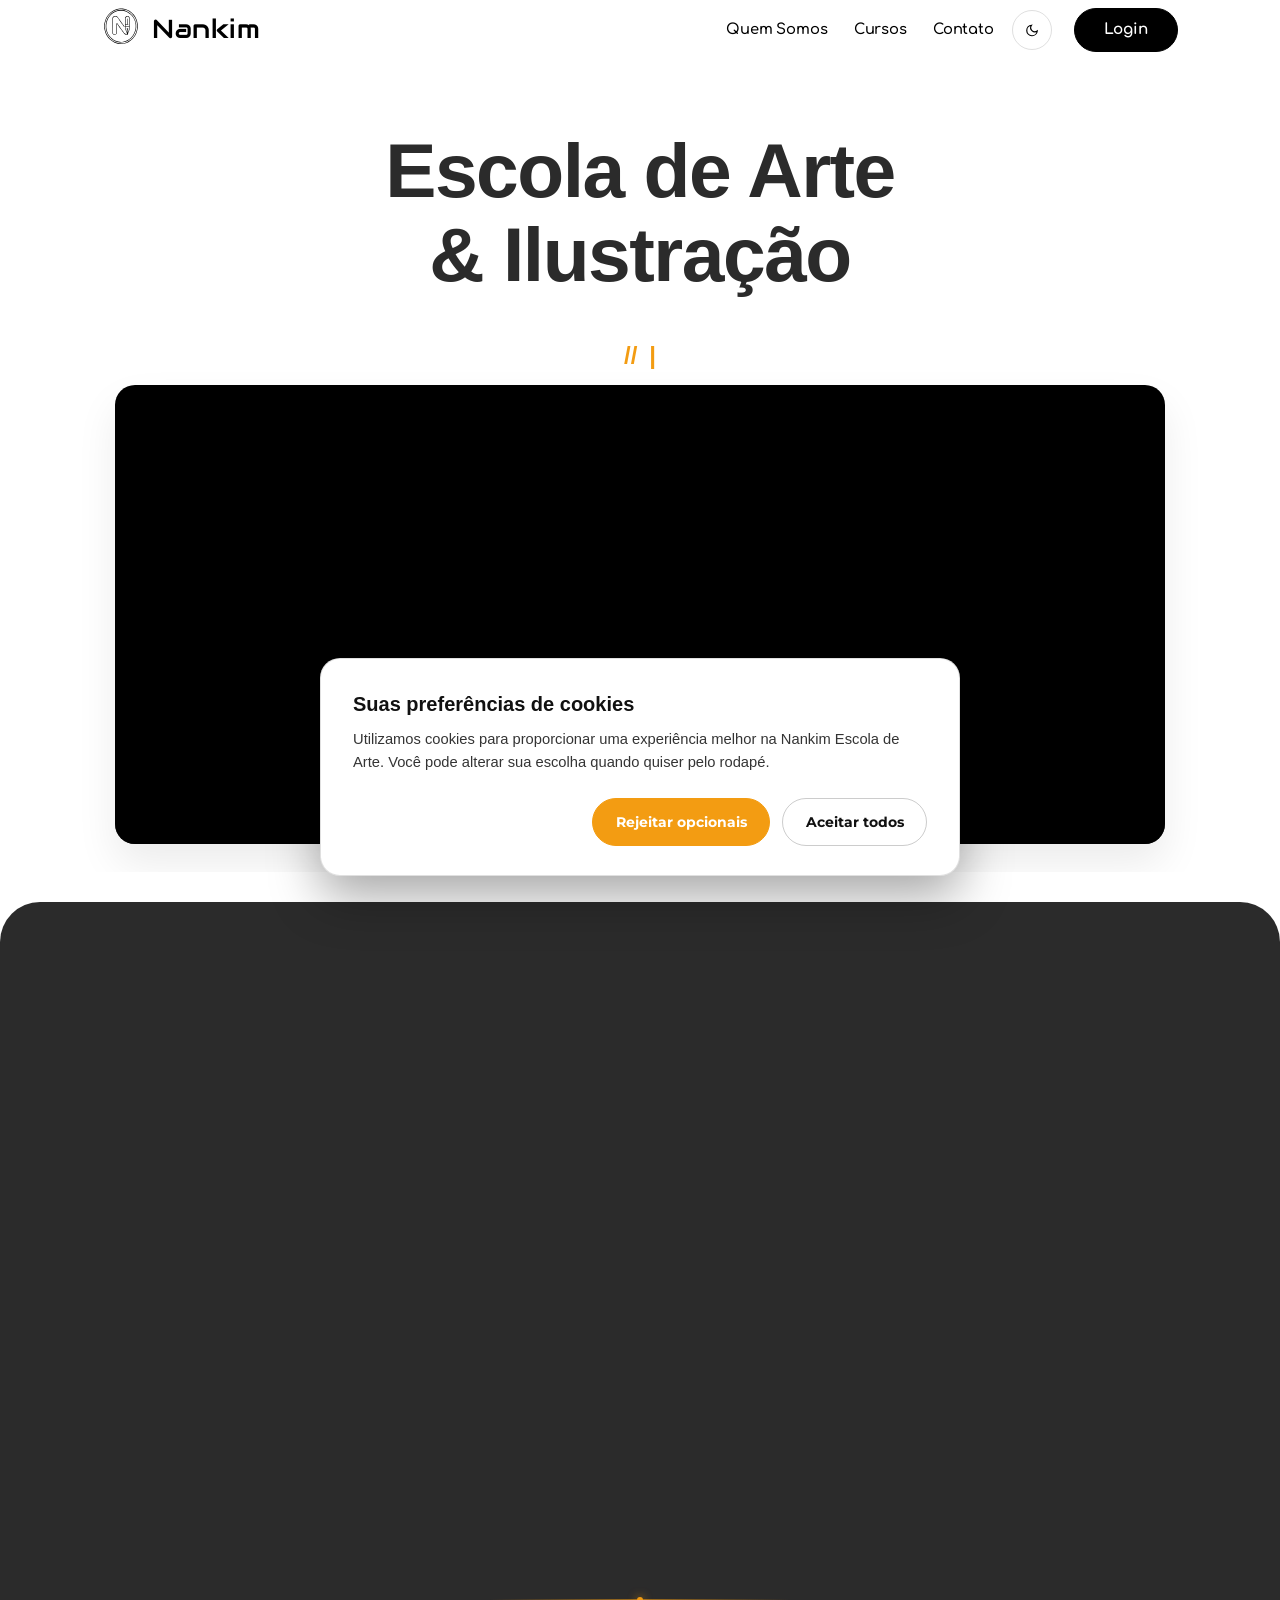
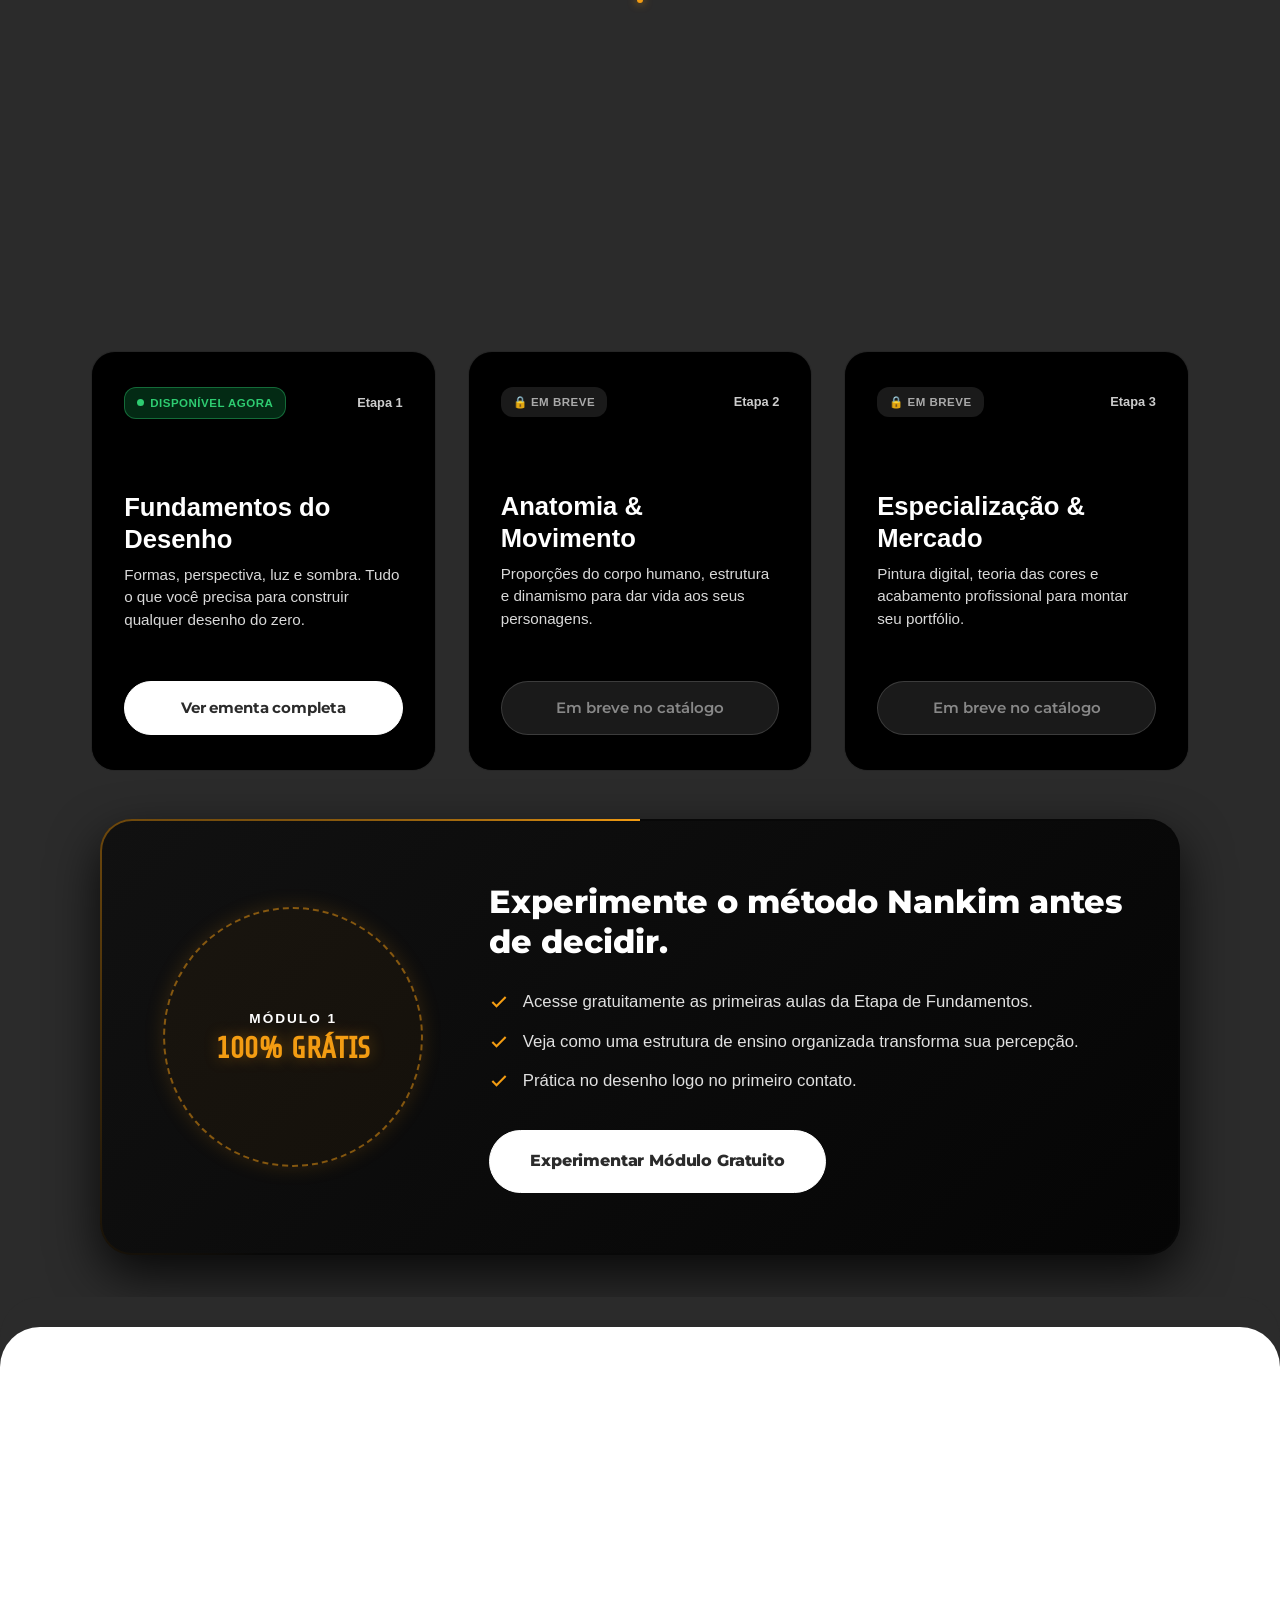
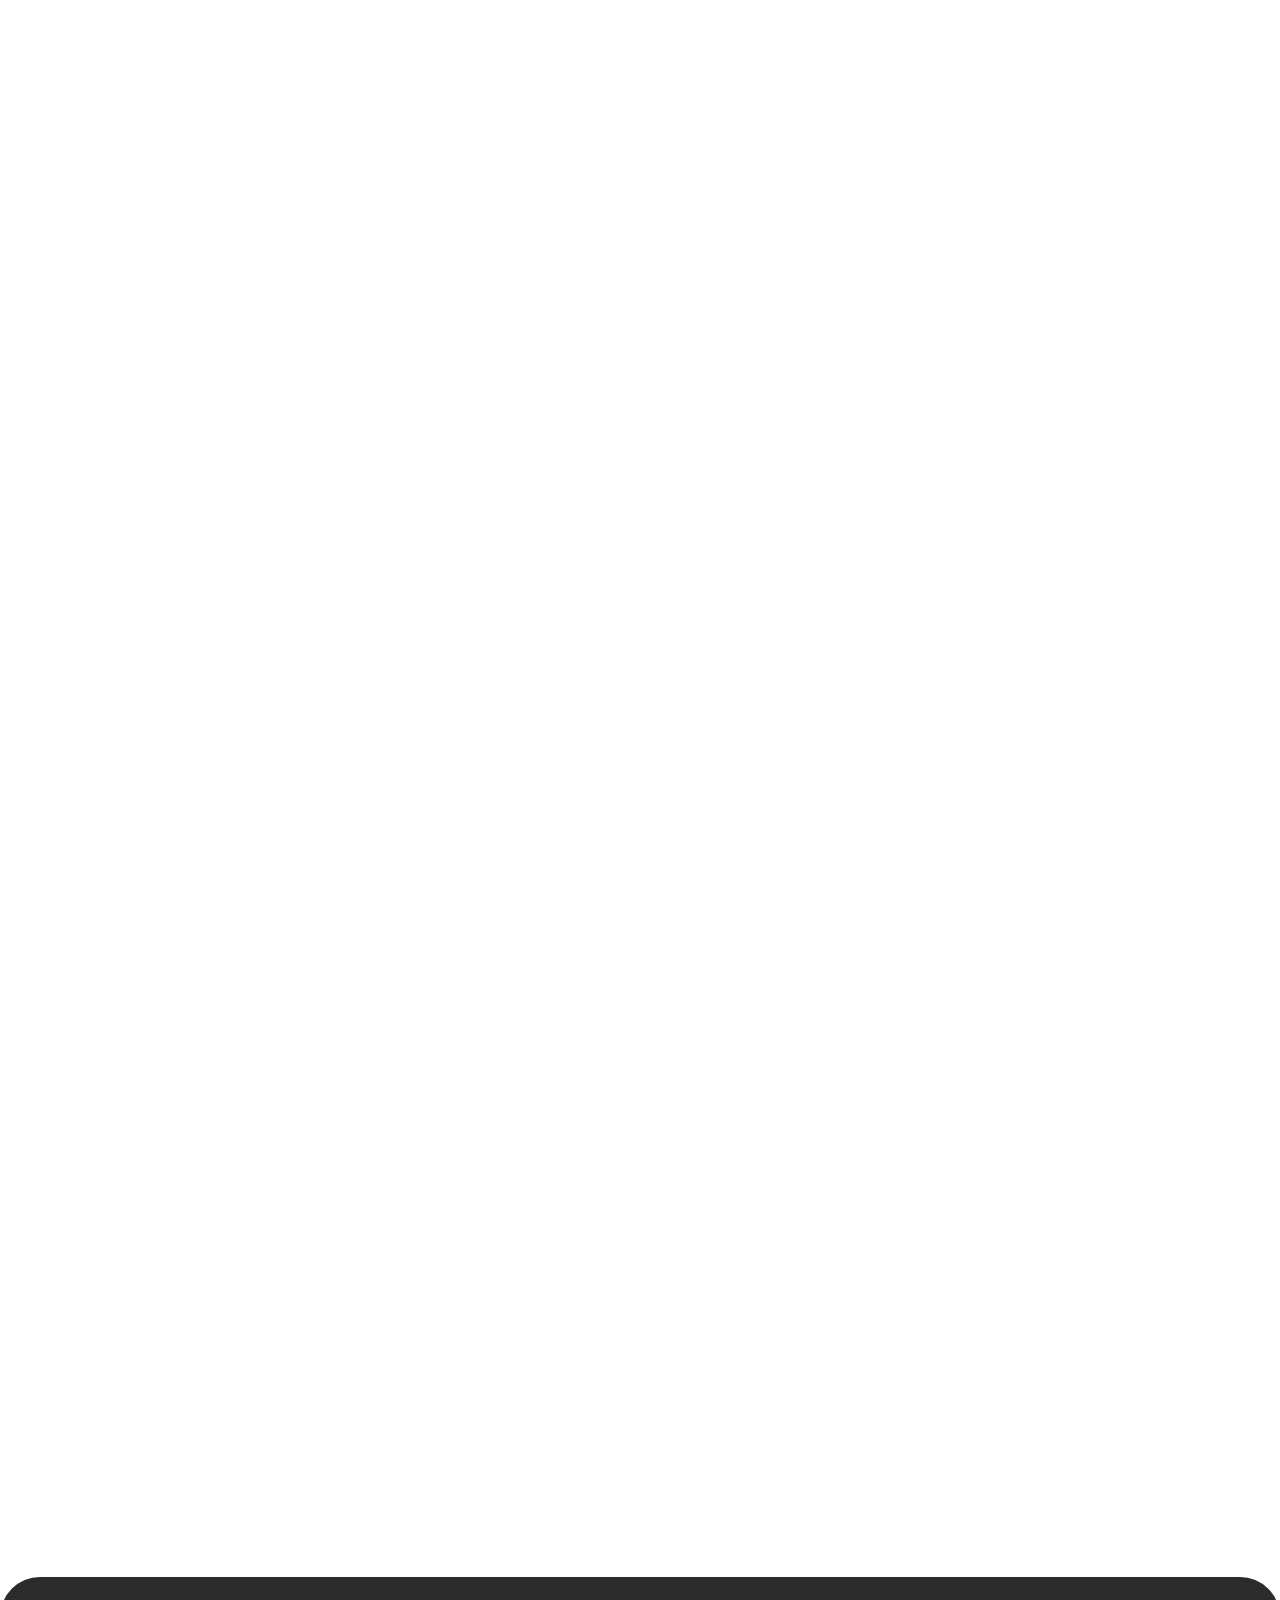
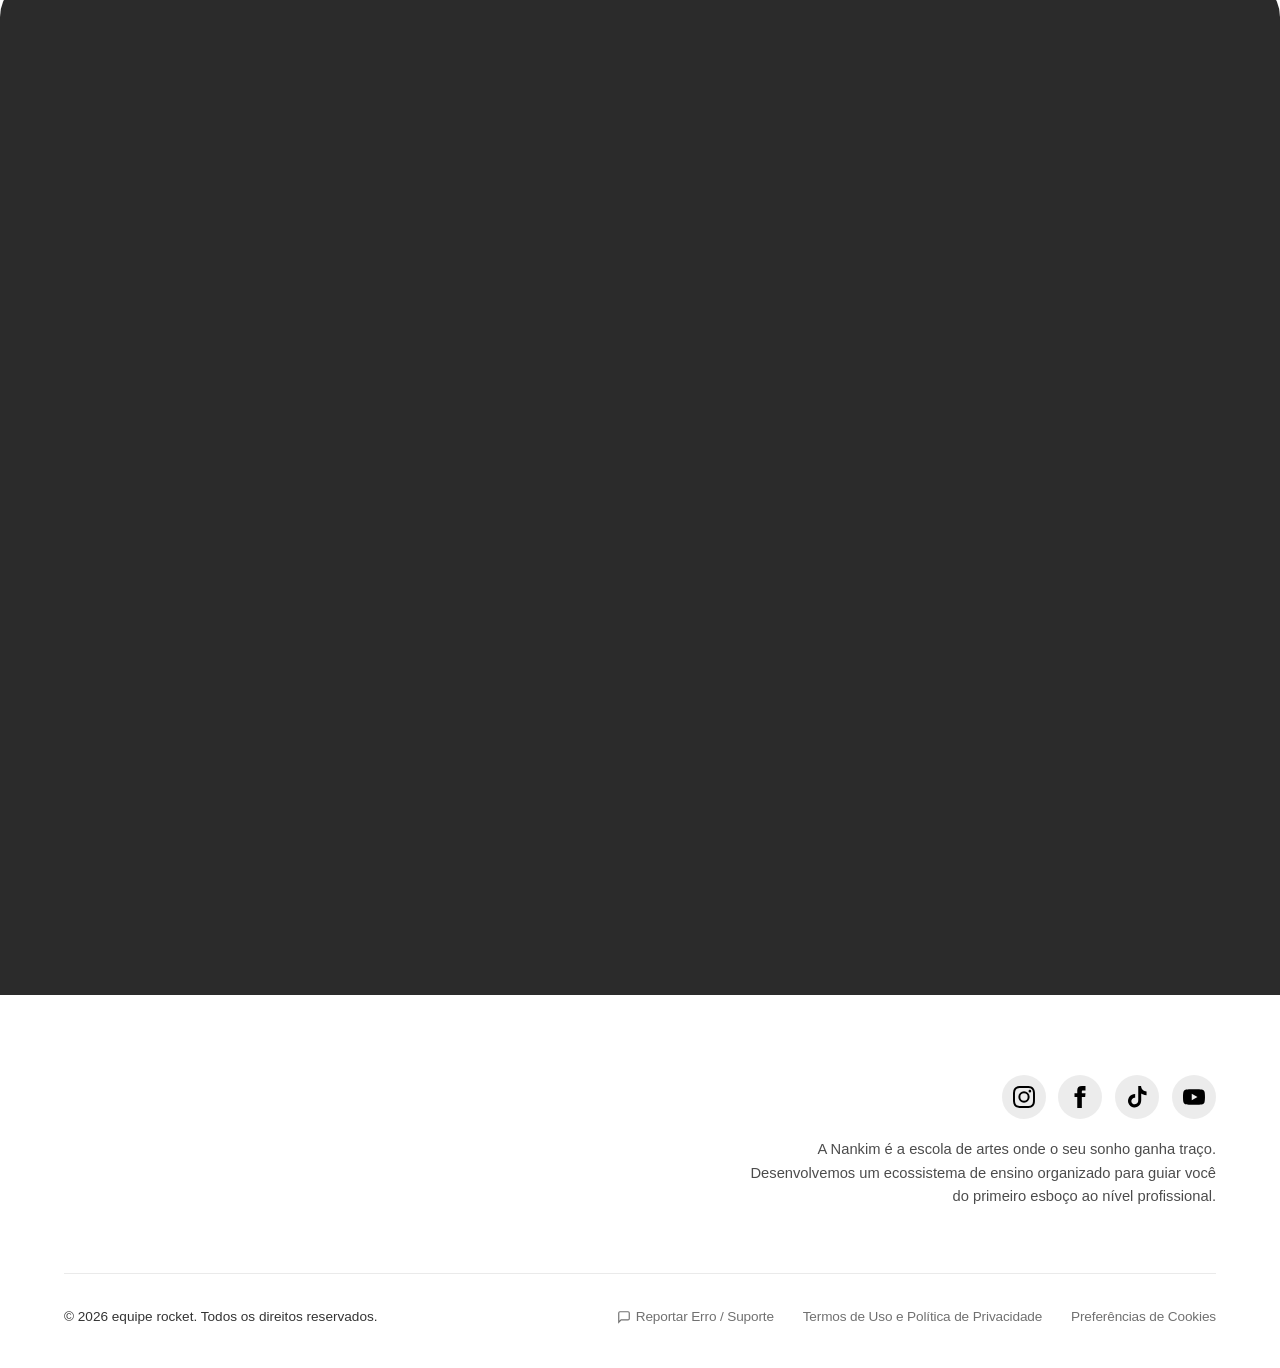
==== commit 81a4befd: "home finalizada, ajuste textos seção 3" ====
--- a/index.html
+++ b/index.html
@@ -68,7 +68,7 @@
         <!-- Bloco Escuro Centralizado -->
         <div class="cuberto-dark-section">
 
-            <!-- Seção 2: Diagnóstico -->
+          <!-- Seção 2: Diagnóstico -->
             <section class="secao-pilares-clean">
                 <div class="container-vitrine">
                     <div class="cabecalho-vitrine revelar-scroll">
@@ -98,40 +98,26 @@
                         </article>
                     </div>
 
-                    <!-- Fechamento da Seção 2 -->
-                    <div class="fechamento-frase-impacto revelar-scroll">
-                        <p class="subtitulo-detalhe-vitrine destaque-frase-fechamento">
-                            O problema não é a falta de talento. <span class="destaque-vermelho">É a falta de um caminho
-                                organizado.</span>
-                        </p>
-                    </div>
-
                     <!-- Divisor Visual de Seção -->
                     <div class="divisor-secao-glow"></div>
                 </div>
             </section>
 
-           <!-- Seção 3: Vitrine de Etapas -->
+            <!-- Seção 3: Vitrine de Etapas -->
             <section class="secao-vitrine-cursos" id="cursos">
                 <div class="container-vitrine">
-                    
-                    <!-- 1. Slogan Maior, Centralizado e com Destaque -->
-                    <div class="trava-slogan-container slogan-posicao-topo revelar-scroll">
-                        <div class="box-slogan-glow box-slogan-maior">
-                            <h3 class="trava-slogan-texto slogan-texto-destaque">
-                                <span class="marca-nankim-gold">Nankim</span> <span class="destaque-vermelho-slogan">— Onde o seu sonho ganha traço.</span>
-                            </h3>
-                        </div>
-                    </div>
-
-                    <!-- 2. Subtítulo Centralizado -->
+
+                    <!-- Cabeçalho Fluido da Solução -->
                     <div class="cabecalho-vitrine revelar-scroll">
-                        <p class="subtitulo-detalhe-vitrine destaque-frase-fechamento">
-                            Aqui transformamos a vontade em <span class="destaque-vermelho">evolução real</span> através de uma jornada estruturada e sem rodeios.
+                        <h2 class="titulo-destaque-vitrine titulo-animado-nankim">
+    Aqui na <span class="texto-fluxo-dourado">Nankim</span>, o seu sonho <span class="texto-fluxo-dourado sublinhado-traco">ganha traço.</span>
+</h2>
+                        <p class="subtitulo-detalhe-vitrine">
+                            Preparamos uma jornada passo a passo para você sair do zero e dominar o desenho com segurança, no seu ritmo.
                         </p>
                     </div>
 
-                    <!-- 3. Quadros com Textos Curtos e Diretos -->
+                    <!-- Quadros com Textos Curtos e Diretos -->
                     <div class="grid-cards-cursos">
                         <article class="card-curso card-disponivel card-com-video">
                             <video class="video-bg-card" loop muted playsinline preload="metadata">
@@ -147,10 +133,10 @@
                                 </div>
                                 <div class="corpo-card-curso">
                                     <h3 class="nome-curso">Fundamentos do Desenho</h3>
-                                    <p class="descricao-curso">Formas, estrutura, luz e sombra. A base essencial para desenhar com segurança.</p>
+                                    <p class="descricao-curso">Formas, perspectiva, luz e sombra. Tudo o que você precisa para construir qualquer desenho do zero.</p>
                                 </div>
                                 <div class="footer-card-curso">
-                                    <a href="./cursos.html" class="btn-card-cta link-magnetico">Conhecer a Etapa Piloto</a>
+                                    <a href="./cursos.html" class="btn-card-cta link-magnetico">Ver ementa completa</a>
                                 </div>
                             </div>
                         </article>
@@ -166,8 +152,8 @@
                                     <span class="categoria-curso">Etapa 2</span>
                                 </div>
                                 <div class="corpo-card-curso">
-                                    <h3 class="nome-curso">Anatomia Humana & Dinâmica</h3>
-                                    <p class="descricao-curso">Proporções, musculatura e movimento para dar vida às suas criações.</p>
+                                    <h3 class="nome-curso">Anatomia & Movimento</h3>
+                                    <p class="descricao-curso">Proporções do corpo humano, estrutura e dinamismo para dar vida aos seus personagens.</p>
                                 </div>
                                 <div class="footer-card-curso">
                                     <button class="btn-card-bloqueado" disabled>Em breve no catálogo</button>
@@ -186,8 +172,8 @@
                                     <span class="categoria-curso">Etapa 3</span>
                                 </div>
                                 <div class="corpo-card-curso">
-                                    <h3 class="nome-curso">Especialização Profissional</h3>
-                                    <p class="descricao-curso">Pintura digital, cor e acabamento de alto nível voltados para o mercado.</p>
+                                    <h3 class="nome-curso">Especialização & Mercado</h3>
+                                    <p class="descricao-curso">Pintura digital, teoria das cores e acabamento profissional para montar seu portfólio.</p>
                                 </div>
                                 <div class="footer-card-curso">
                                     <button class="btn-card-bloqueado" disabled>Em breve no catálogo</button>
--- a/css/variaveis.css
+++ b/css/variaveis.css
@@ -16,6 +16,25 @@
     --menu-bg: #ffffff;
     --menu-texto: #000000;
     --menu-scrolled-bg: rgba(255, 255, 255, 0.98);
+
+    --painel-fundo: #f5f6f8;
+    --painel-header: #ffffff;
+    --painel-superficie: #ffffff;
+    --painel-superficie-alt: #f8f9fb;
+    --painel-campo: #ffffff;
+    --painel-texto: #242424;
+    --painel-texto-secundario: #626873;
+    --painel-texto-menu: #333333;
+    --painel-texto-concluido: #27632b;
+    --painel-borda: #e1e5ea;
+    --painel-borda-forte: #d8dde4;
+    --painel-borda-suave: #edf0f3;
+    --painel-hover: #f2f4f7;
+    --painel-sombra-header: 0 8px 24px rgba(20, 30, 45, 0.08);
+    --painel-sombra-menu: 0 15px 40px rgba(20, 30, 45, 0.16);
+    --painel-sombra-card: 0 10px 25px rgba(20, 30, 45, 0.08);
+    --painel-sombra-card-hover: 0 18px 40px rgba(20, 30, 45, 0.18);
+    --painel-filtro-logo: none;
 }
 
 :root[data-theme="dark"] {
@@ -27,9 +46,62 @@
     /* --- Variáveis do Menu no Dark Mode --- */
     --bg-menu: #2b2b2b;
     --texto-menu: #ffffff;
-    --menu-bg: #000000;
+    --menu-bg: #2b2b2b;
     --menu-texto: #ffffff;
-    --menu-scrolled-bg: rgba(0, 0, 0, 0.98);
+    --menu-scrolled-bg: rgba(43, 43, 43, 0.98);
+
+    --painel-fundo: #070707;
+    --painel-header: #000000;
+    --painel-superficie: #111111;
+    --painel-superficie-alt: #181818;
+    --painel-campo: #0d0d0d;
+    --painel-texto: #ffffff;
+    --painel-texto-secundario: #888888;
+    --painel-texto-menu: #d0d0d0;
+    --painel-texto-concluido: #c9e6ca;
+    --painel-borda: #222222;
+    --painel-borda-forte: #333333;
+    --painel-borda-suave: rgba(255, 255, 255, 0.08);
+    --painel-hover: #1a1a1a;
+    --painel-sombra-header: 0 10px 30px rgba(0, 0, 0, 0.5);
+    --painel-sombra-menu: 0 15px 40px rgba(0, 0, 0, 0.9);
+    --painel-sombra-card: 0 10px 25px rgba(0, 0, 0, 0.3);
+    --painel-sombra-card-hover: 0 18px 40px rgba(0, 0, 0, 0.5);
+    --painel-filtro-logo: invert(1);
+}
+
+.btn-toggle-tema {
+    width: 40px;
+    height: 40px;
+    display: inline-flex;
+    align-items: center;
+    justify-content: center;
+    border: 1px solid var(--painel-borda-forte);
+    border-radius: 50%;
+    background: transparent;
+    color: var(--painel-texto);
+    cursor: pointer;
+    transition: background-color 0.2s ease, transform 0.2s ease;
+}
+
+.btn-toggle-tema:hover {
+    background: rgba(128, 128, 128, 0.15);
+    transform: translateY(-1px);
+}
+
+.btn-toggle-tema svg {
+    width: 19px;
+    height: 19px;
+}
+
+:root[data-theme="dark"] .btn-toggle-tema .icone-sol,
+:root:not([data-theme="dark"]) .btn-toggle-tema .icone-lua {
+    display: inline-flex;
+}
+
+:root[data-theme="dark"] .btn-toggle-tema .icone-lua,
+:root:not([data-theme="dark"]) .btn-toggle-tema .icone-sol {
+    display: none;
 }
 
 /* Inverte o SVG do ícone no modo escuro se necessário */
--- a/css/modais.css
+++ b/css/modais.css
@@ -23,6 +23,7 @@
     position: relative;
     box-sizing: border-box;
     max-height: 90vh;
+    max-height: min(90vh, calc(100vh - 3rem));
     overflow-y: auto;
     box-shadow: 0 25px 50px rgba(0, 0, 0, 0.25);
     border: 1px solid rgba(0, 0, 0, 0.08);
--- a/css/home.css
+++ b/css/home.css
@@ -366,23 +366,10 @@
     margin: 0;
 }
 
-.fechamento-frase-impacto {
-    text-align: center;
-    margin-top: 3rem !important;
-    margin-bottom: 1.5rem !important;
-}
-
-.destaque-frase-fechamento {
-    font-size: clamp(1.2rem, 2.2vw, 1.6rem) !important;
-    font-weight: 700 !important;
-    color: var(--home-secao-escura-texto);
-    line-height: 1.4 !important;
-}
-
 .divisor-secao-glow {
     width: min(300px, 60%);
     height: 1px;
-    margin: 2.5rem auto 1.5rem !important;
+    margin: 4rem auto 1rem !important;
     background: linear-gradient(90deg, transparent 0%, rgba(var(--cor-destaque-rgb), 0.6) 50%, transparent 100%) !important;
     position: relative;
 }
@@ -407,51 +394,64 @@
     width: 100%;
     padding-top: 1rem !important;
 }
-
-/* 1. Slogan Maior no Topo */
-.slogan-posicao-topo {
-    margin-top: 1rem !important;
-    margin-bottom: 2rem !important;
-    display: flex !important;
-    justify-content: center !important;
-    width: 100% !important;
-}
-
-.box-slogan-maior {
-    background: rgba(243, 156, 18, 0.08) !important;
-    border: 1px solid rgba(243, 156, 18, 0.45) !important;
-    border-radius: 60px !important;
-    padding: 1.2rem 3rem !important;
+/* Título com destaque máximo e animação contínua na Seção 3 */
+.titulo-animado-nankim {
+    font-size: clamp(2.3rem, 4.5vw, 3.6rem) !important;
+    font-weight: 900 !important;
+    line-height: 1.15 !important;
+    letter-spacing: -1.5px;
+    color: #ffffff !important;
+    margin-bottom: 1.2rem !important;
+}
+
+/* Gradiente dourado/âmbar com brilho deslizando continuamente */
+.texto-fluxo-dourado {
+    background: linear-gradient(
+        110deg,
+        var(--cor-destaque, #f39c12) 0%,
+        #ffe082 25%,
+        var(--cor-destaque, #f39c12) 50%,
+        #ffb300 75%,
+        var(--cor-destaque, #f39c12) 100%
+    );
+    background-size: 250% auto;
+    -webkit-background-clip: text;
+    background-clip: text;
+    -webkit-text-fill-color: transparent;
+    animation: brilhoContinuoTexto 3.5s linear infinite, pulsoNeonSuave 3s ease-in-out infinite;
     display: inline-block;
-    box-shadow: 0 12px 35px rgba(243, 156, 18, 0.2) !important;
-    backdrop-filter: blur(8px);
-    transition: transform 0.3s ease, border-color 0.3s ease;
-}
-
-.box-slogan-maior:hover {
-    transform: translateY(-2px);
-    border-color: rgba(243, 156, 18, 0.65) !important;
-}
-
-.slogan-texto-destaque {
-    font-family: 'Montserrat', sans-serif !important;
-    font-size: clamp(1.3rem, 2.8vw, 2.1rem) !important;
-    font-weight: 900 !important;
-    letter-spacing: -0.5px !important;
-    margin: 0 !important;
-}
-
-.marca-nankim-gold {
-    color: #ffffff !important;
-    text-shadow: 0 2px 10px rgba(0, 0, 0, 0.5);
-}
-
-.destaque-vermelho-slogan,
-.destaque-vermelho {
-    color: var(--cor-destaque, #f39c12) !important;
-    display: inline-block;
-}
-
+    position: relative;
+}
+
+/* Traço luminoso contínuo abaixo de "ganha traço." */
+.sublinhado-traco::after {
+    content: '';
+    position: absolute;
+    left: 0;
+    bottom: -6px;
+    width: 100%;
+    height: 4px;
+    border-radius: 4px;
+    background: linear-gradient(90deg, transparent, var(--cor-destaque, #f39c12), #ffe082, var(--cor-destaque, #f39c12), transparent);
+    background-size: 200% 100%;
+    animation: deslizarTracoLuz 2.5s linear infinite;
+    box-shadow: 0 0 12px rgba(var(--cor-destaque-rgb, 243, 156, 18), 0.7);
+}
+
+@keyframes brilhoContinuoTexto {
+    0% { background-position: 0% center; }
+    100% { background-position: 250% center; }
+}
+
+@keyframes pulsoNeonSuave {
+    0%, 100% { filter: drop-shadow(0 0 8px rgba(var(--cor-destaque-rgb, 243, 156, 18), 0.35)); }
+    50% { filter: drop-shadow(0 0 18px rgba(var(--cor-destaque-rgb, 243, 156, 18), 0.75)); }
+}
+
+@keyframes deslizarTracoLuz {
+    0% { background-position: 200% 0; }
+    100% { background-position: -200% 0; }
+}
 /* 2. Quadros / Cards dos Cursos */
 .grid-cards-cursos {
     display: grid;
@@ -1025,15 +1025,15 @@
 .cuberto-dark-footer-section {
     background-color: var(--home-secao-escura-bg, #1a1a1a) !important;
     color: var(--home-secao-escura-texto, #ffffff) !important;
-    padding: 5rem 0 8rem !important;
-    border-top-left-radius: 0;
-    border-top-right-radius: 0;
-    margin-top: 0;
+    padding: 5.5rem 0 8rem !important;
+    border-top-left-radius: 40px !important;
+    border-top-right-radius: 40px !important;
+    margin-top: -40px !important;
     position: relative;
     z-index: 8;
-    box-shadow: none !important;
-}
-
+    box-shadow: 0 -30px 0 0 var(--home-bg-principal) !important;
+    transition: background-color 0.3s ease, color 0.3s ease, box-shadow 0.3s ease;
+}
 /* Cabeçalho do FAQ */
 .cuberto-dark-footer-section .titulo-destaque-vitrine {
     color: #ffffff !important; /* Cor fixa em branco para visibilidade total */
--- a/css/termos.css
+++ b/css/termos.css
@@ -25,7 +25,7 @@
     background-color: #ffffff !important;
     color: #111111 !important;
     width: min(720px, 100%) !important;
-    max-height: 85vh !important;
+    max-height: min(85vh, calc(100vh - 3rem)) !important;
     border-radius: 20px !important;
     padding: 2.2rem 2.4rem !important;
     display: flex !important;
@@ -79,6 +79,23 @@
     display: flex !important;
     flex-direction: column !important;
     gap: 1.2rem !important;
+}
+
+#modal-termos .conteudo-scroll::-webkit-scrollbar {
+    width: 6px;
+}
+
+#modal-termos .conteudo-scroll::-webkit-scrollbar-track {
+    background: transparent;
+}
+
+#modal-termos .conteudo-scroll::-webkit-scrollbar-thumb {
+    background: #e0e0e0;
+    border-radius: 10px;
+}
+
+#modal-termos .conteudo-scroll::-webkit-scrollbar-thumb:hover {
+    background: var(--cor-destaque);
 }
 
 #modal-termos .conteudo-scroll section h3 {
--- a/css/cookies.css
+++ b/css/cookies.css
@@ -26,6 +26,7 @@
     z-index: 1000000 !important;
     width: min(640px, 100%) !important;
     max-height: 85vh !important;
+    max-height: min(85vh, calc(100vh - 3rem)) !important;
     overflow-y: auto !important;
     padding: 1.8rem 2rem !important;
     border-radius: 20px !important;
@@ -35,6 +36,23 @@
     box-shadow: 0 20px 50px rgba(0, 0, 0, 0.35) !important;
     font-family: 'Montserrat', sans-serif !important;
     animation: cookieSubir 0.35s cubic-bezier(0.16, 1, 0.3, 1) !important;
+}
+
+.cookie-card::-webkit-scrollbar {
+    width: 6px;
+}
+
+.cookie-card::-webkit-scrollbar-track {
+    background: transparent;
+}
+
+.cookie-card::-webkit-scrollbar-thumb {
+    background: #e0e0e0;
+    border-radius: 10px;
+}
+
+.cookie-card::-webkit-scrollbar-thumb:hover {
+    background: var(--cor-destaque);
 }
 
 /* Modo Escuro */
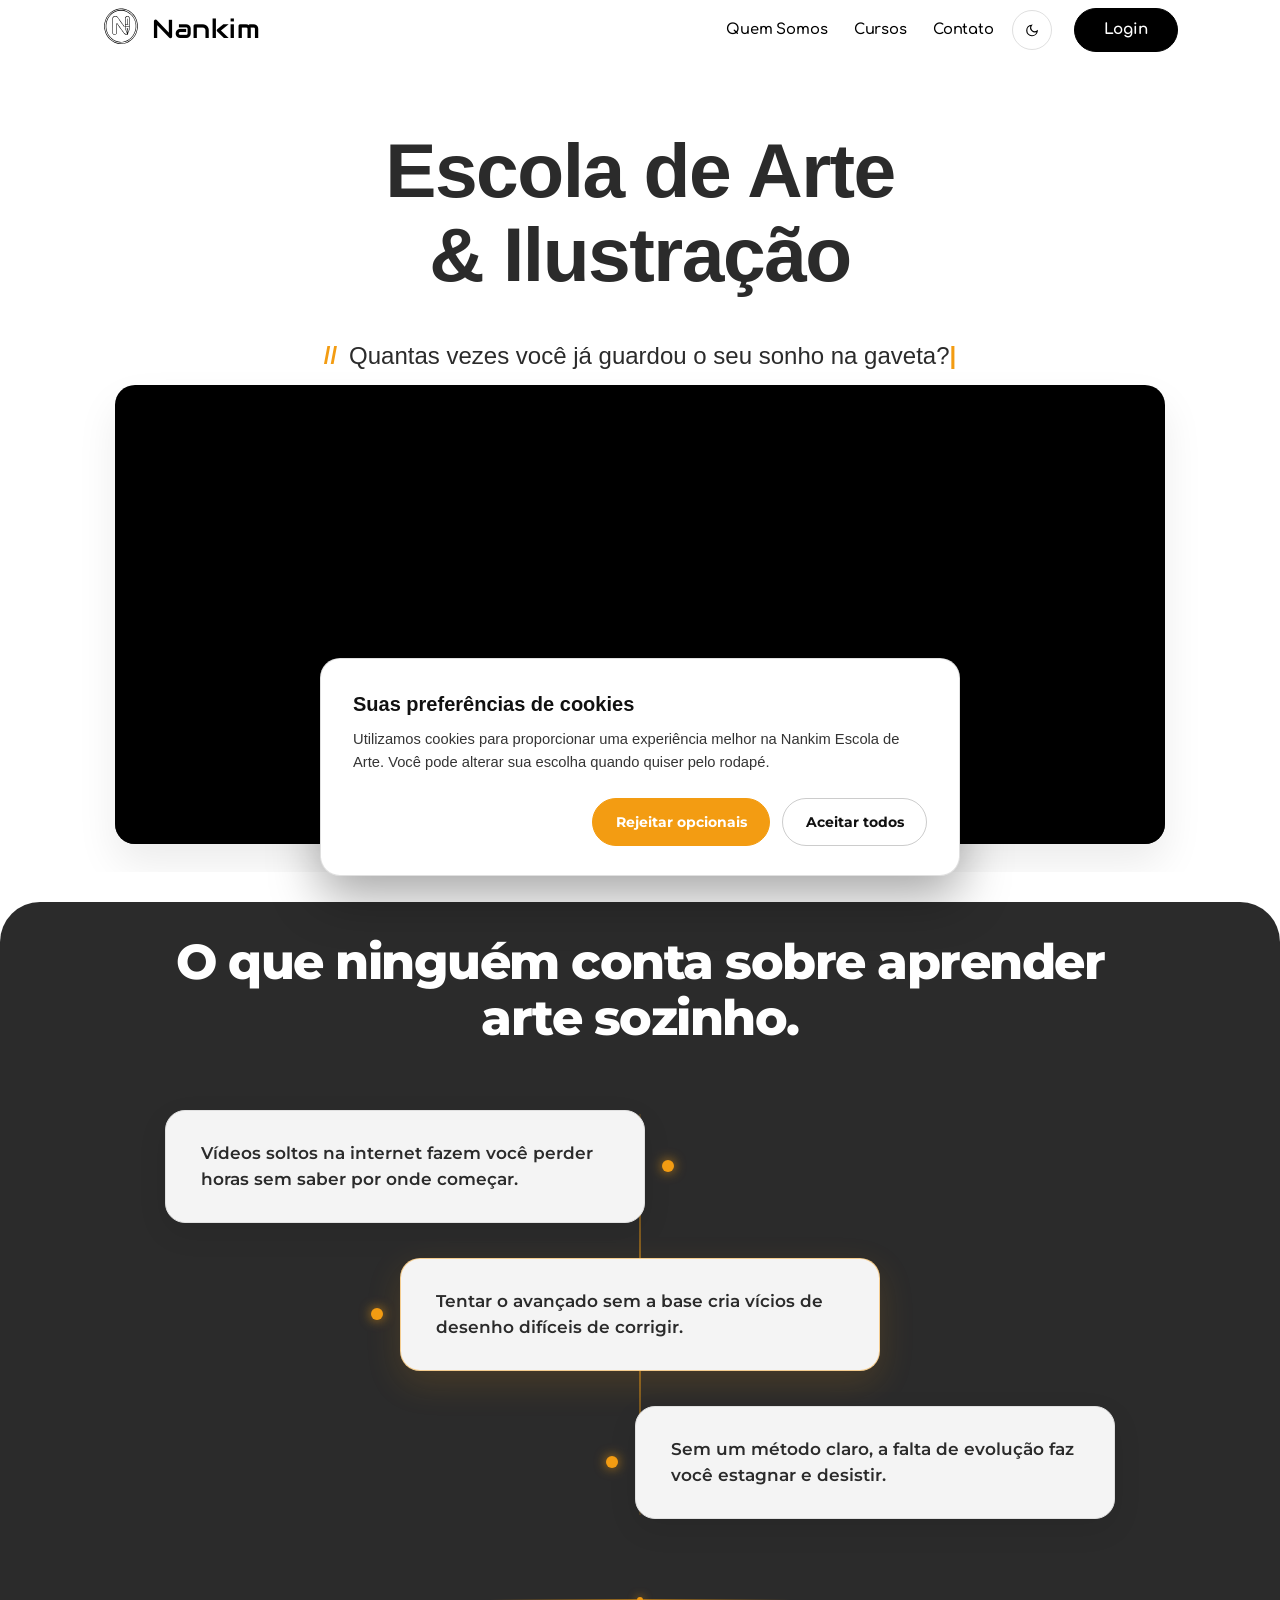
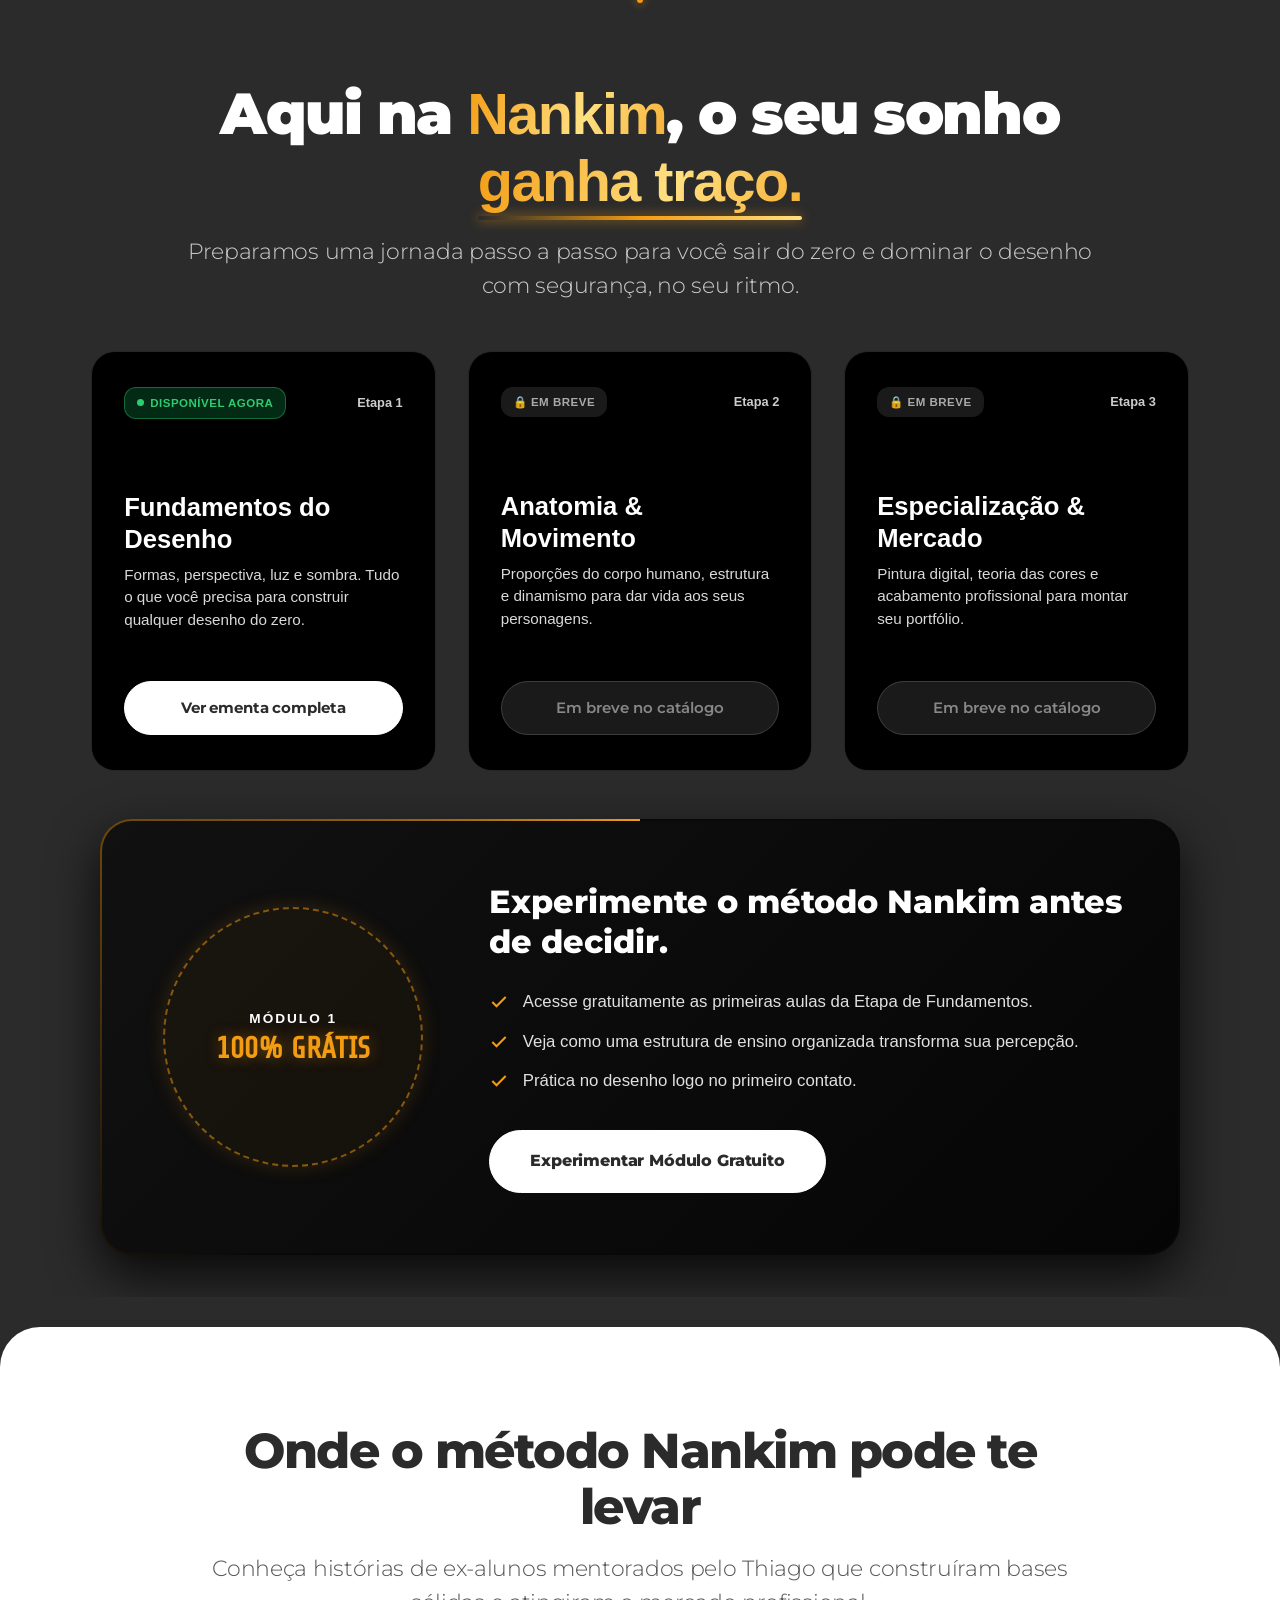
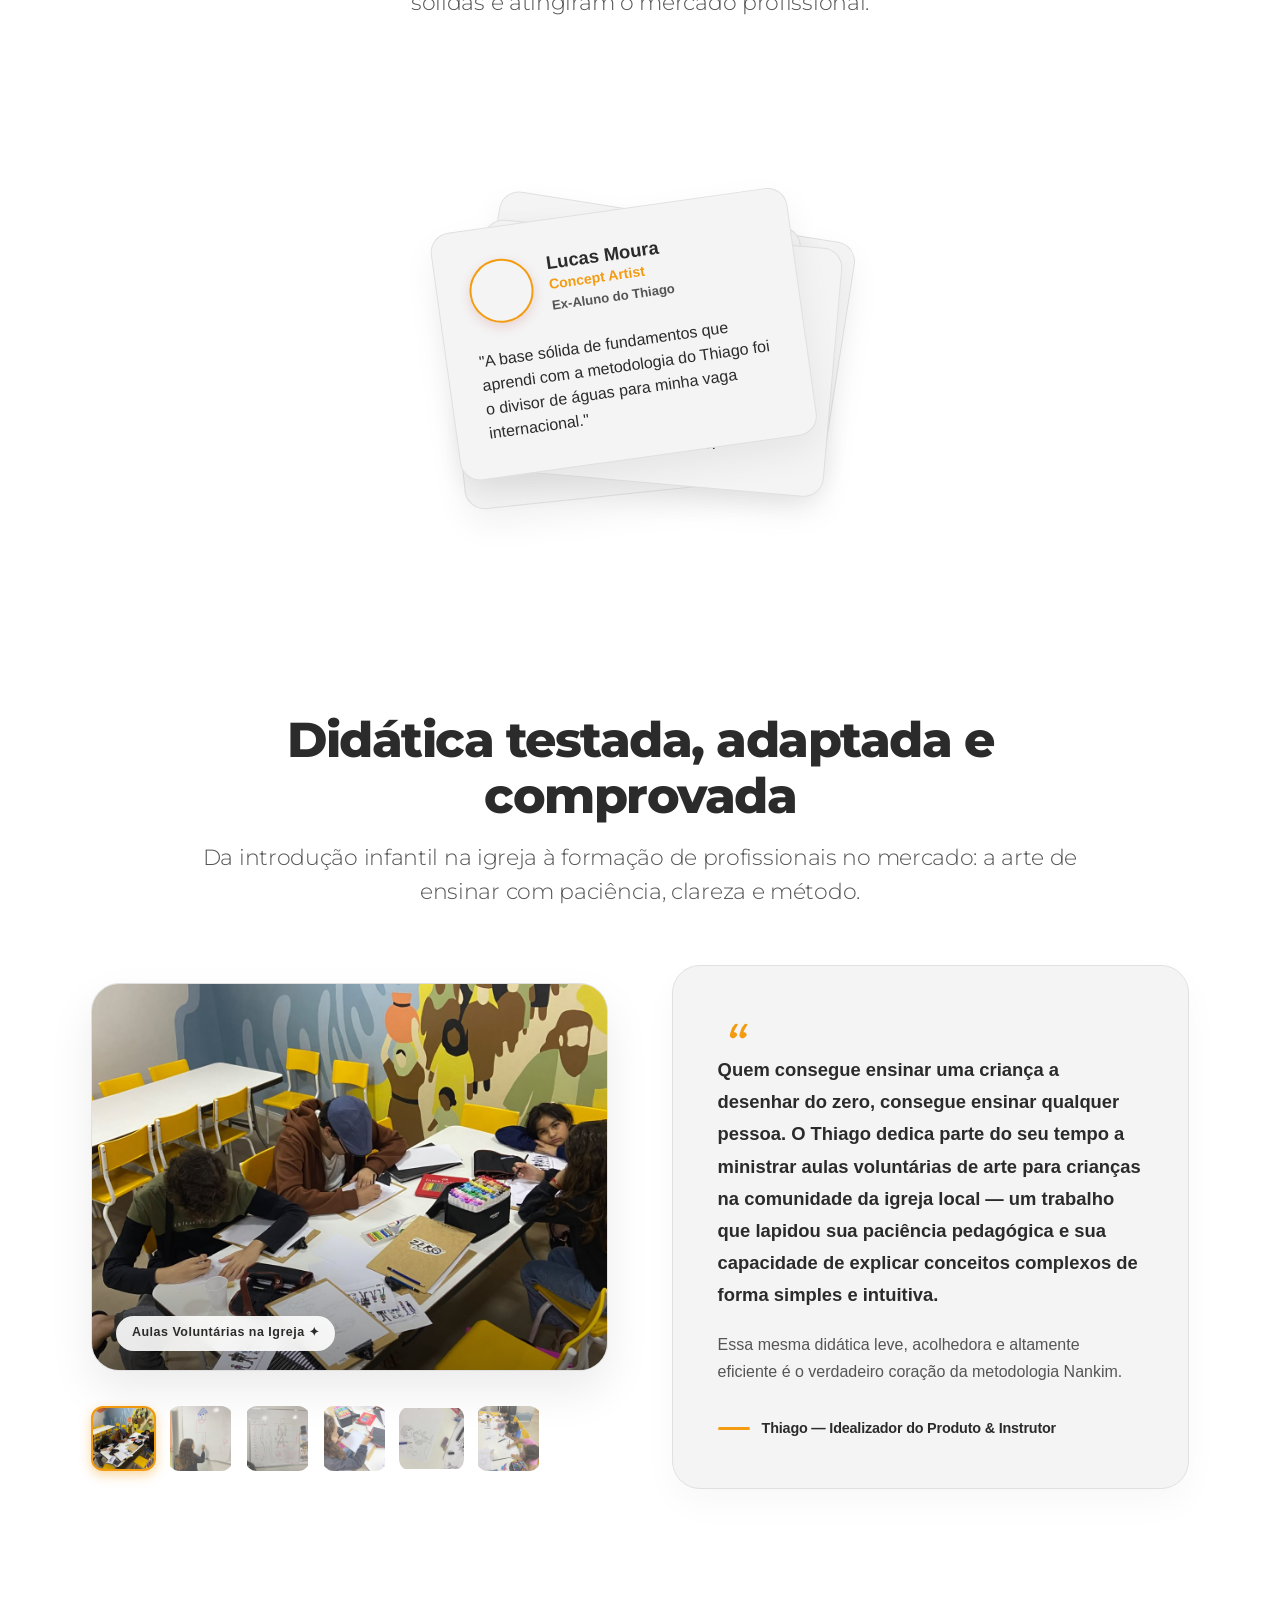
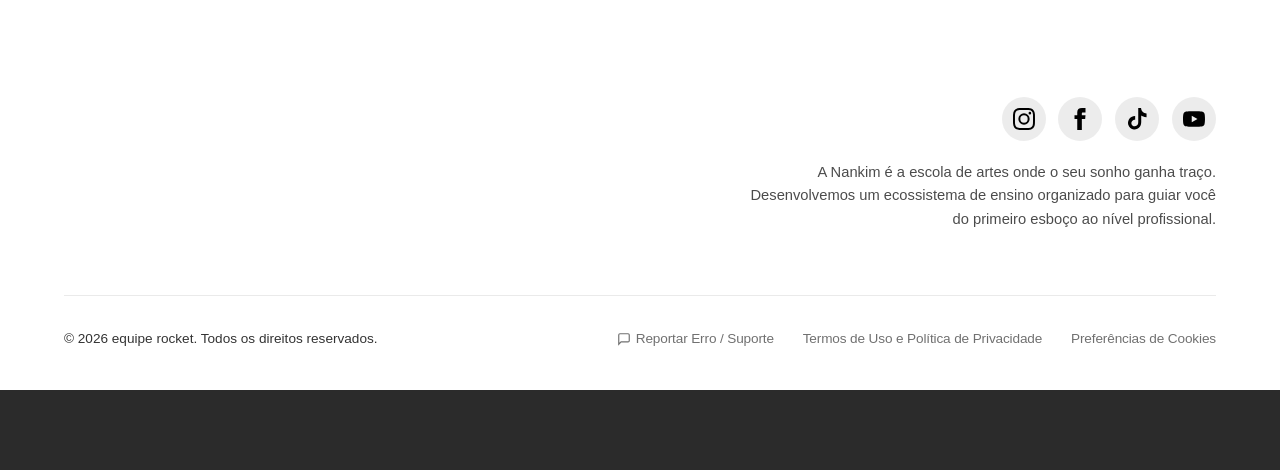
==== commit 5f15dc6e: "ajuste estetico de contatos e cursos" ====
--- a/index.html
+++ b/index.html
@@ -358,58 +358,7 @@
             </div>
         </section>
 
-        <!-- Seção 7: FAQ -->
-        <section class="cuberto-dark-footer-section" id="faq">
-            <div class="container-vitrine">
-                <div class="cabecalho-vitrine revelar-scroll">
-                    <h2 class="titulo-destaque-vitrine">DÚVIDAS FREQUENTES</h2>
-                    <p class="subtitulo-detalhe-vitrine">Está com alguma dúvida? Estamos aqui pra te ajudar!</p>
-                </div>
-
-                <div class="accordion-faq-container revelar-scroll">
-                    <div class="faq-item">
-                        <button class="faq-pergunta">Por que estudar pela Nankim e não por vídeos gratuitos na internet?
-                            <span class="faq-icone"></span></button>
-                        <div class="faq-resposta">
-                            <p>Na internet as informações estão soltas e você acaba pulando etapas. Na Nankim você segue
-                                um método sequencial direto ao ponto, economizando tempo e garantindo uma base sólida.
-                            </p>
-                        </div>
-                    </div>
-                    <div class="faq-item">
-                        <button class="faq-pergunta">Preciso saber desenhar algo para começar a Etapa 1 (Fundamentos)?
-                            <span class="faq-icone"></span></button>
-                        <div class="faq-resposta">
-                            <p>Não! A Etapa 1 foi feita para quem está começando do zero. Ensinamos desde a pegada no
-                                lápis, formas básicas até luz, sombra e perspectiva.</p>
-                        </div>
-                    </div>
-                    <div class="faq-item">
-                        <button class="faq-pergunta">Como envio meus exercícios para avaliação? <span
-                                class="faq-icone"></span></button>
-                        <div class="faq-resposta">
-                            <p>Dentro do ambiente do aluno você encontra uma área exclusiva para anexar seus treinos e
-                                receber feedbacks visuais da nossa equipe de ensino.</p>
-                        </div>
-                    </div>
-                    <div class="faq-item">
-                        <button class="faq-pergunta">Quais etapas já estão disponíveis para estudo? <span
-                                class="faq-icone"></span></button>
-                        <div class="faq-resposta">
-                            <p>Atualmente a Etapa 1 (Fundamentos do Desenho) está 100% liberada. As etapas seguintes
-                                (Anatomia e Especialização) já estão estruturadas e serão lançadas em breve.</p>
-                        </div>
-                    </div>
-                </div>
-
-                <div class="faq-contato-cta revelar-scroll">
-                    <p>Não encontrou sua dúvida acima? <br>Entre em contato com a gente!</p>
-                    <a href="./contato.html" class="btn-faq-contato link-magnetico">CONTATO</a>
-                </div>
-            </div>
-        </section>
-    </main>
-
+     
     <!-- Injeção dinâmica do rodapé global -->
     <div id="footer-container"></div>
 
--- a/css/home.css
+++ b/css/home.css
@@ -78,14 +78,7 @@
     box-shadow: none !important;
 }
 
-/* --- Ajuste dos Títulos do FAQ conforme o Tema --- */
-.cuberto-dark-footer-section .titulo-destaque-vitrine {
-    color: var(--home-texto-escuro) !important;
-}
-
-.cuberto-dark-footer-section .subtitulo-detalhe-vitrine {
-    color: var(--home-texto-suave) !important;
-}
+
 
 /* --- Efeito Revelar no Scroll (IntersectionObserver) --- */
 .revelar-scroll {
@@ -610,9 +603,7 @@
     box-sizing: border-box;
 }
 
-/* ==========================================================================
-   SEÇÕES SEGUINTES: DEGUSTAÇÃO, DEPOIMENTOS, DIDÁTICA E FAQ
-   ========================================================================== */
+
 
 /* ==========================================================================
    SEÇÃO 4: DEGUSTAÇÃO GRATUITA (MÓDULO PILOTO)
@@ -1018,169 +1009,7 @@
     letter-spacing: -0.2px;
 }
 
-/* ==========================================================================
-   SEÇÃO 7: FAQ (DÚVIDAS FREQUENTES)
-   ========================================================================== */
-
-.cuberto-dark-footer-section {
-    background-color: var(--home-secao-escura-bg, #1a1a1a) !important;
-    color: var(--home-secao-escura-texto, #ffffff) !important;
-    padding: 5.5rem 0 8rem !important;
-    border-top-left-radius: 40px !important;
-    border-top-right-radius: 40px !important;
-    margin-top: -40px !important;
-    position: relative;
-    z-index: 8;
-    box-shadow: 0 -30px 0 0 var(--home-bg-principal) !important;
-    transition: background-color 0.3s ease, color 0.3s ease, box-shadow 0.3s ease;
-}
-/* Cabeçalho do FAQ */
-.cuberto-dark-footer-section .titulo-destaque-vitrine {
-    color: #ffffff !important; /* Cor fixa em branco para visibilidade total */
-    font-size: clamp(2rem, 3.8vw, 3.2rem);
-    font-weight: 800 !important;
-    letter-spacing: -1.5px;
-    margin-bottom: 0.8rem;
-}
-
-.cuberto-dark-footer-section .subtitulo-detalhe-vitrine {
-    color: #bbbbbb !important; /* Cinza claro de alto contraste */
-    font-size: clamp(1.05rem, 1.8vw, 1.35rem);
-    font-weight: 300 !important;
-    letter-spacing: -0.3px;
-    margin-bottom: 3rem !important;
-}
-
-/* Container do Accordion */
-.accordion-faq-container {
-    max-width: 850px;
-    margin: 0 auto;
-    display: flex;
-    flex-direction: column;
-}
-
-.faq-item {
-    border-bottom: 1px solid rgba(255, 255, 255, 0.15) !important;
-}
-
-/* Botão da Pergunta */
-.faq-pergunta {
-    width: 100%;
-    text-align: left;
-    background: none;
-    border: none;
-    color: #ffffff !important; /* Pergunta sempre visível em branco */
-    font-family: 'Montserrat', sans-serif;
-    font-size: clamp(1.05rem, 1.8vw, 1.25rem);
-    font-weight: 600;
-    padding: 1.8rem 0;
-    cursor: pointer;
-    display: flex;
-    justify-content: space-between;
-    align-items: center;
-    transition: color 0.3s ease;
-}
-
-.faq-pergunta:hover {
-    color: var(--cor-destaque, #f39c12) !important;
-}
-
-/* Ícone de + / - da Pergunta */
-.faq-icone {
-    position: relative;
-    width: 18px;
-    height: 18px;
-    flex-shrink: 0;
-    margin-left: 1rem;
-    display: inline-block;
-}
-
-.faq-icone::before,
-.faq-icone::after {
-    content: '';
-    position: absolute;
-    background-color: var(--cor-destaque, #f39c12) !important;
-    transition: transform 0.4s cubic-bezier(0.16, 1, 0.3, 1), opacity 0.4s ease;
-}
-
-.faq-icone::before {
-    top: 50%;
-    left: 0;
-    width: 100%;
-    height: 2px;
-    transform: translateY(-50%);
-}
-
-.faq-icone::after {
-    top: 0;
-    left: 50%;
-    width: 2px;
-    height: 100%;
-    transform: translateX(-50%);
-}
-
-.faq-item.ativo .faq-icone::after {
-    transform: translateX(-50%) rotate(90deg);
-    opacity: 0;
-}
-
-/* Resposta Expandida */
-.faq-resposta {
-    max-height: 0;
-    overflow: hidden;
-    transition: max-height 0.5s cubic-bezier(0.16, 1, 0.3, 1);
-}
-
-.faq-resposta p {
-    color: #cccccc !important; /* Texto da resposta em cinza legível */
-    font-size: 1.05rem;
-    line-height: 1.65;
-    padding-bottom: 1.8rem;
-    margin: 0;
-    padding-right: 2rem;
-}
-
-/* Chamada para Ação / Botão de Contato */
-.faq-contato-cta {
-    text-align: center;
-    margin-top: 4.5rem;
-    display: flex;
-    flex-direction: column;
-    align-items: center;
-    gap: 1.5rem;
-}
-
-.faq-contato-cta p {
-    font-size: 1.15rem;
-    color: #dddddd !important;
-    font-weight: 500;
-    line-height: 1.5;
-    margin: 0;
-}
-
-.btn-faq-contato {
-    display: inline-flex;
-    justify-content: center;
-    align-items: center;
-    background-color: #ffffff !important;
-    color: #2b2b2b !important;
-    font-family: 'Montserrat', sans-serif;
-    font-size: 0.95rem;
-    font-weight: 700;
-    padding: 0.95rem 2.8rem;
-    border-radius: 50px;
-    border: 1px solid #ffffff !important;
-    text-decoration: none;
-    cursor: pointer;
-    box-shadow: 0 10px 25px rgba(255, 255, 255, 0.1);
-    transition: background-color 0.3s ease, color 0.3s ease, border-color 0.3s ease, transform 0.2s cubic-bezier(0.25, 1, 0.5, 1);
-}
-
-.btn-faq-contato:hover {
-    background-color: #2b2b2b !important;
-    color: #ffffff !important;
-    border-color: #ffffff !important;
-}
+
 
 /* --- ANIMAÇÕES KEYFRAMES --- */
 @keyframes entrarEsquerdaLento {
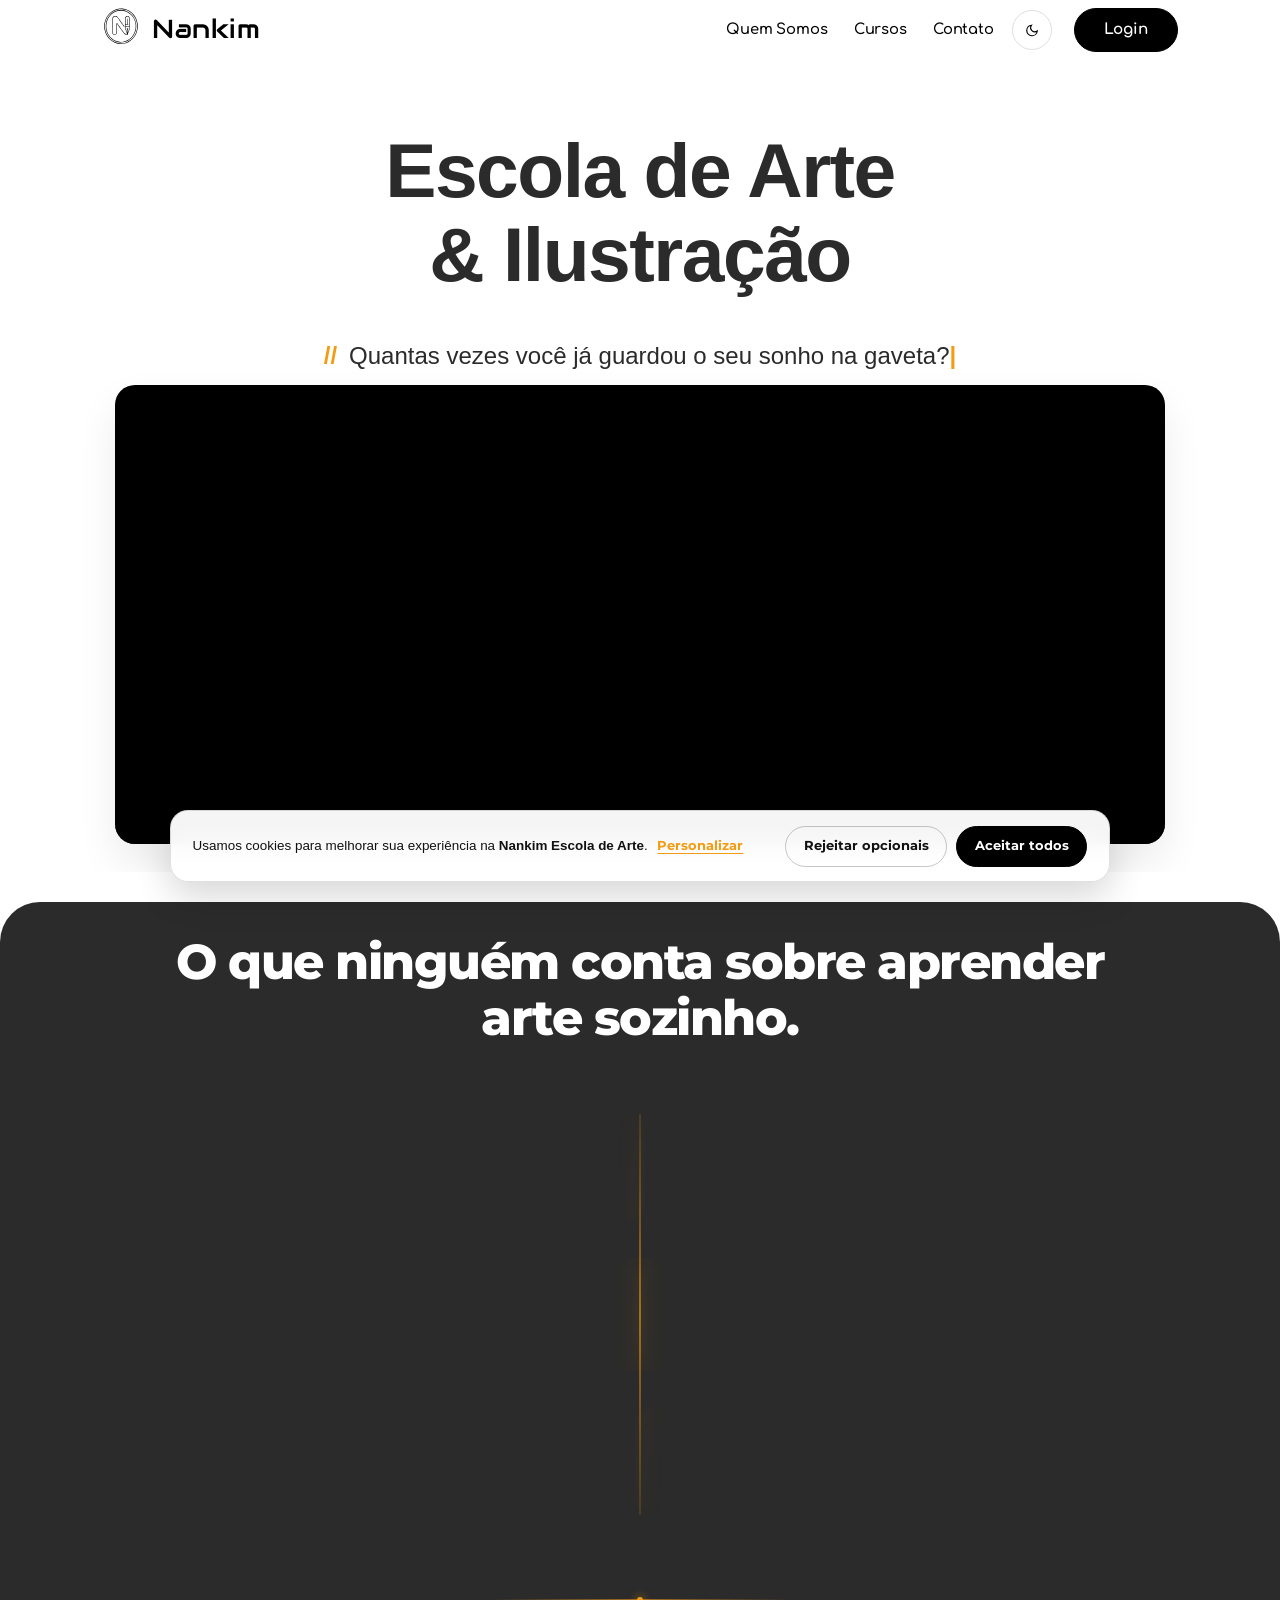
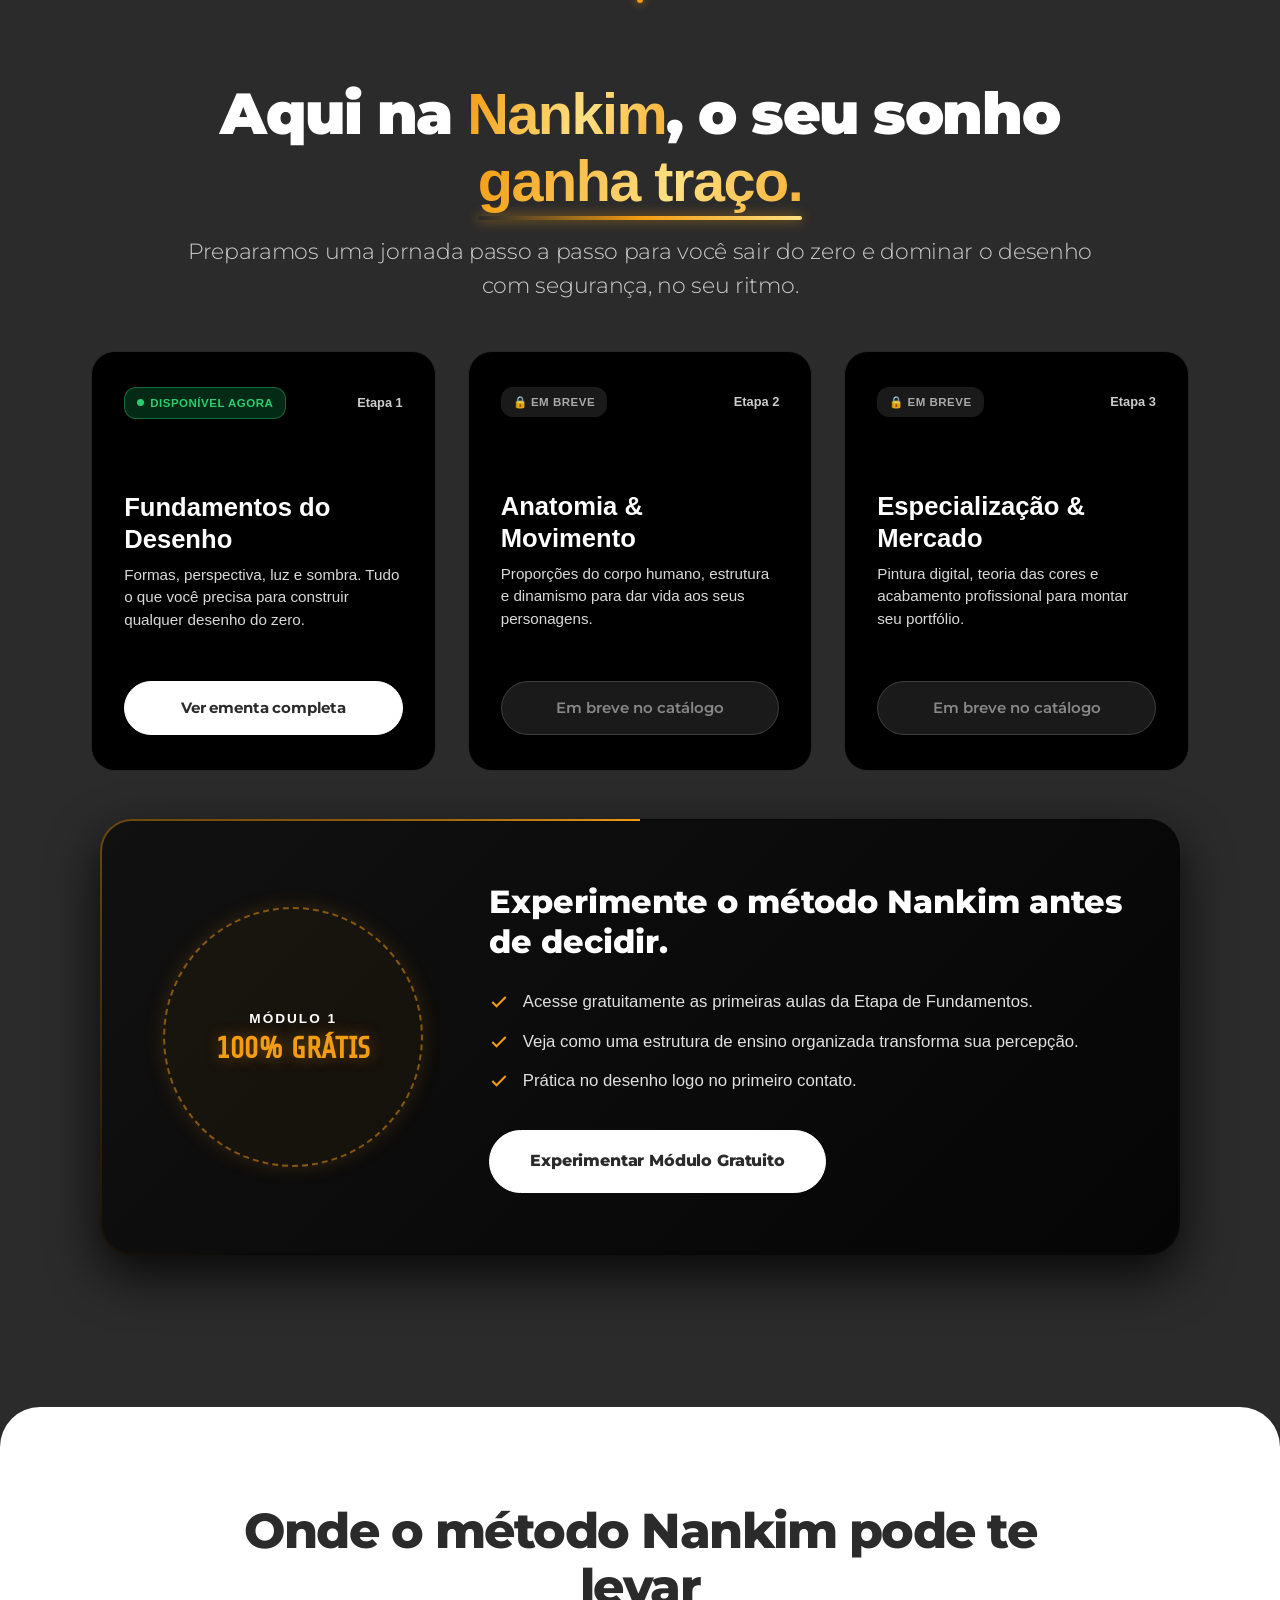
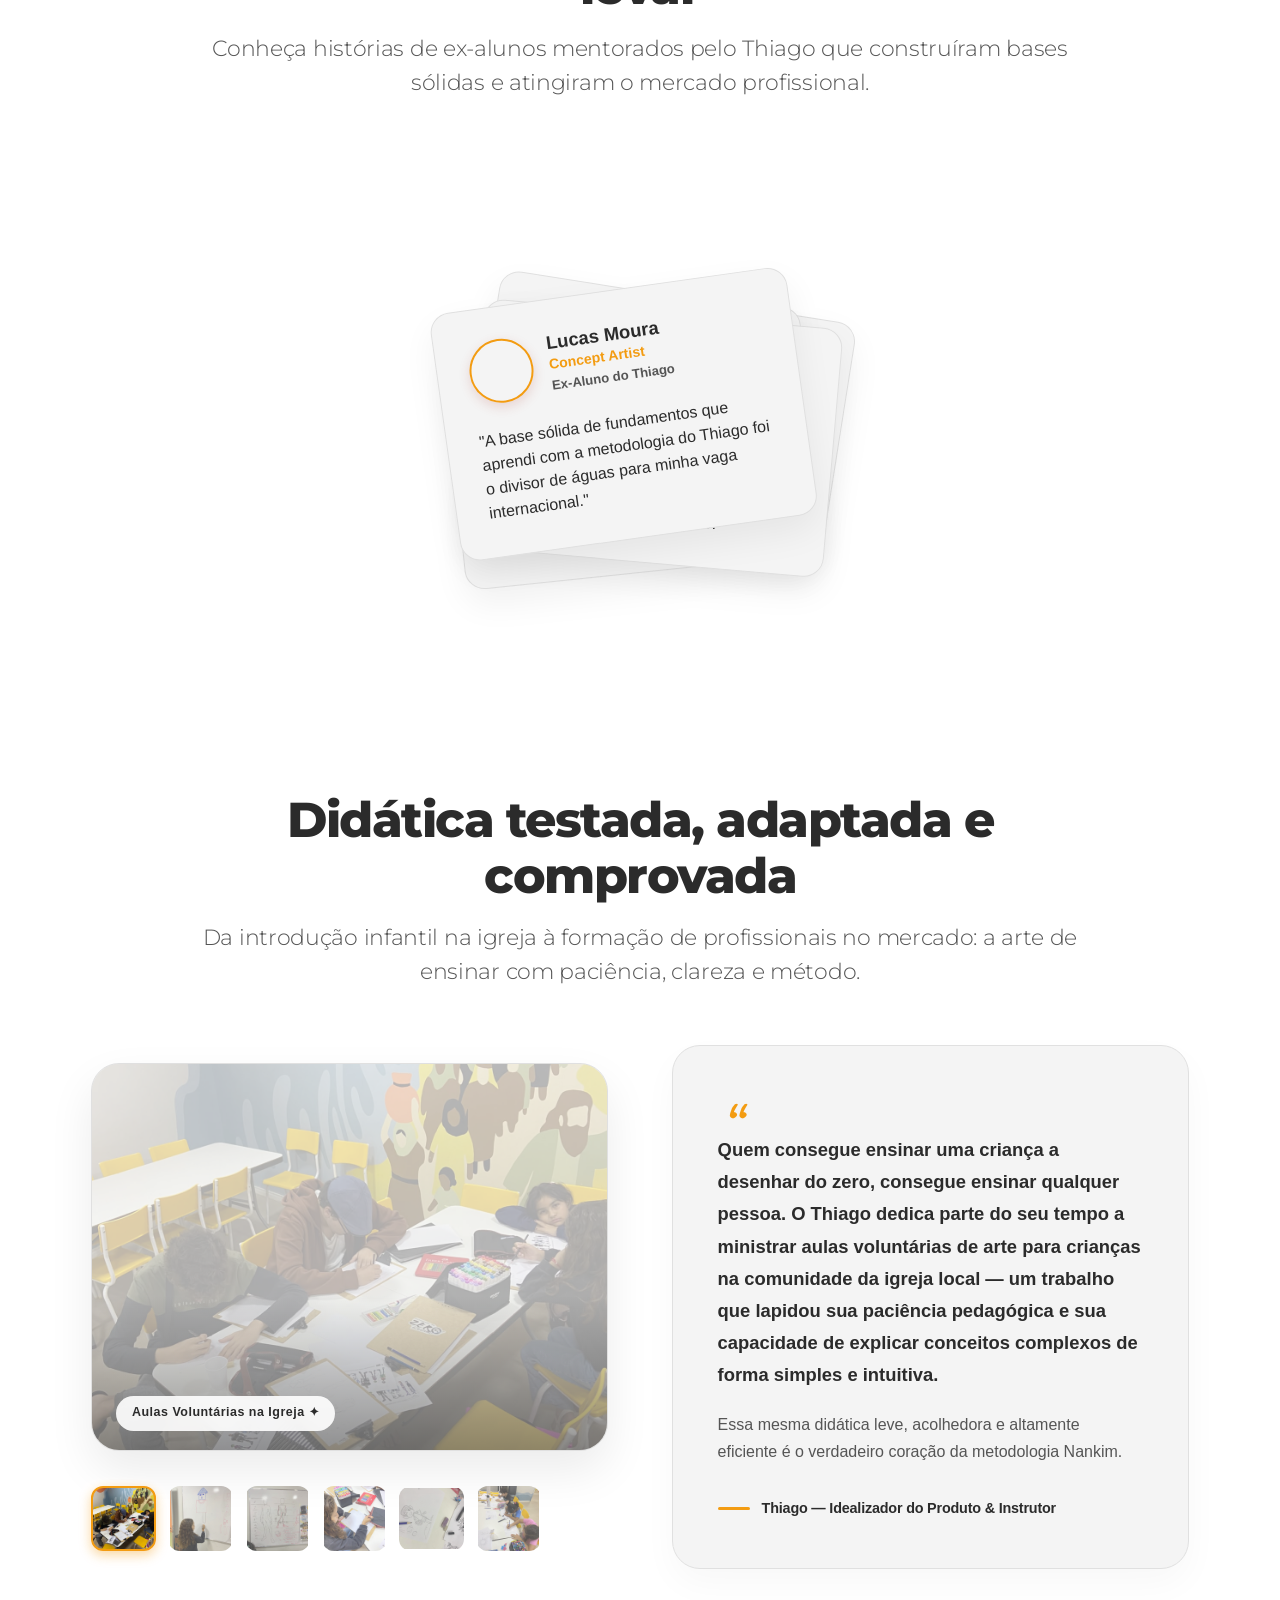
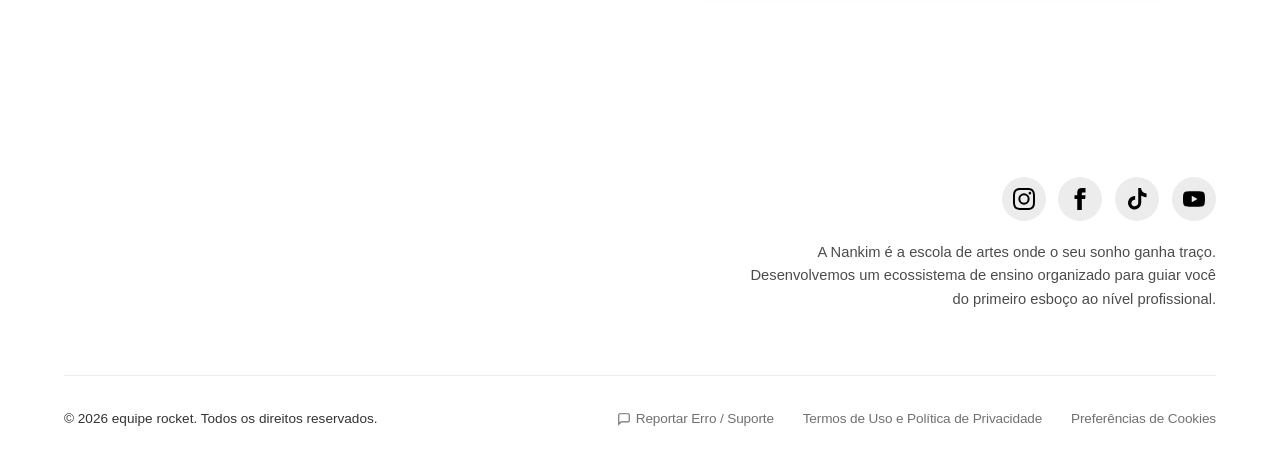
==== commit ccc05845: "ajuste de cadastro e home" ====
--- a/index.html
+++ b/index.html
@@ -214,21 +214,22 @@
                                     </svg> 
                                     Veja como uma estrutura de ensino organizada transforma sua percepção.
                                 </li>
-                                <li>
+                               <li>
                                     <svg width="20" height="20" viewBox="0 0 24 24" fill="none" stroke="var(--cor-destaque)" stroke-width="2.5">
                                         <polyline points="20 6 9 17 4 12"></polyline>
                                     </svg> 
                                     Prática no desenho logo no primeiro contato.
                                 </li>
                             </ul>
-                            
-                            <!-- Classe link-magnetico restaurada -->
+
+                            <!-- Botão dentro da .degustacao-conteudo -->
                             <button type="button" class="btn-degustacao-cta link-magnetico" data-modal="cadastro">Experimentar Módulo Gratuito</button>
                         </div>
                     </div>
                 </div>
             </div>
         </section>
+    </div> <!-- Fechamento da .cuberto-dark-section -->
 
         <!-- Seção 5: Depoimentos -->
         <section class="cuberto-light-section" id="depoimentos">
--- a/css/home.css
+++ b/css/home.css
@@ -616,6 +616,13 @@
     z-index: 5;
     transition: background-color 0.3s ease, color 0.3s ease;
 }
+.secao-degustacao .btn-degustacao-cta {
+    display: inline-flex !important;
+    visibility: visible !important;
+    opacity: 1 !important;
+    position: relative !important;
+    z-index: 10 !important;
+}
 
 .degustacao-container {
     max-width: 1080px;
--- a/css/termos.css
+++ b/css/termos.css
@@ -1,72 +1,64 @@
 /* ==========================================================================
-   NANKIM ESCOLA DE ARTE - ESTILOS DO MODAL DE TERMOS
+   NANKIM ESCOLA DE ARTE - MODAL DE TERMOS (PADRÃO VISUAL UNIFICADO)
    ========================================================================== */
 
-/* Overlay / Backdrop Global */
 #modal-termos.modal {
     position: fixed !important;
-    top: 0 !important;
-    left: 0 !important;
+    inset: 0 !important;
     width: 100vw !important;
     height: 100vh !important;
     background-color: rgba(0, 0, 0, 0.65) !important;
-    backdrop-filter: blur(4px) !important;
+    backdrop-filter: blur(5px) !important;
     z-index: 999999 !important;
     display: none;
     align-items: center !important;
     justify-content: center !important;
-    padding: 20px !important;
+    padding: 1.5rem !important;
     box-sizing: border-box !important;
 }
 
-/* Card do Modal - MODO CLARO (Branco Clean) */
 #modal-termos .termos-card {
     position: relative !important;
     background-color: #ffffff !important;
     color: #111111 !important;
-    width: min(720px, 100%) !important;
+    width: min(680px, 100%) !important;
     max-height: min(85vh, calc(100vh - 3rem)) !important;
-    border-radius: 20px !important;
-    padding: 2.2rem 2.4rem !important;
+    border-radius: 24px !important;
+    padding: 2.3rem 2.4rem !important;
     display: flex !important;
     flex-direction: column !important;
-    box-shadow: 0 20px 50px rgba(0, 0, 0, 0.25) !important;
+    box-shadow: 0 24px 60px rgba(0, 0, 0, 0.28) !important;
     border: 1px solid rgba(0, 0, 0, 0.1) !important;
-    font-family: 'Montserrat', -apple-system, BlinkMacSystemFont, sans-serif !important;
-    animation: termosEntrada 0.35s cubic-bezier(0.16, 1, 0.3, 1) !important;
+    font-family: 'Montserrat', sans-serif !important;
+    animation: termosEntrada 0.3s cubic-bezier(0.16, 1, 0.3, 1) !important;
     box-sizing: border-box !important;
 }
 
-/* Card do Modal - MODO ESCURO (Dark Mode) */
 :root[data-theme="dark"] #modal-termos .termos-card {
     background-color: #181818 !important;
     color: #ffffff !important;
-    border-color: rgba(255, 255, 255, 0.15) !important;
-    box-shadow: 0 20px 50px rgba(0, 0, 0, 0.5) !important;
+    border-color: rgba(255, 255, 255, 0.14) !important;
 }
 
 #modal-termos .termos-cabecalho {
     margin-bottom: 1.2rem !important;
-    padding-bottom: 0.8rem !important;
-    border-bottom: 1px solid rgba(0, 0, 0, 0.1) !important;
-}
-
-:root[data-theme="dark"] #modal-termos .termos-cabecalho {
-    border-bottom-color: rgba(255, 255, 255, 0.15) !important;
+    padding-bottom: 0.9rem !important;
+    padding-right: 2.5rem !important;
+    border-bottom: 1px solid rgba(128, 128, 128, 0.2) !important;
 }
 
 #modal-termos .termos-eyebrow {
-    font-size: 0.8rem !important;
+    font-size: 0.74rem !important;
     text-transform: uppercase !important;
-    letter-spacing: 1.5px !important;
-    color: var(--cor-destaque) !important;
-    font-weight: 700 !important;
-    margin: 0 0 6px 0 !important;
+    letter-spacing: 1.4px !important;
+    color: var(--cor-destaque, #f39c12) !important;
+    font-weight: 800 !important;
+    margin: 0 0 0.35rem 0 !important;
 }
 
 #modal-termos .termos-cabecalho h2 {
     margin: 0 !important;
-    font-size: 1.6rem !important;
+    font-size: 1.5rem !important;
     font-weight: 800 !important;
     color: inherit !important;
 }
@@ -75,10 +67,10 @@
     overflow-y: auto !important;
     flex: 1 !important;
     padding-right: 12px !important;
-    margin-bottom: 1.5rem !important;
+    margin-bottom: 1.4rem !important;
     display: flex !important;
     flex-direction: column !important;
-    gap: 1.2rem !important;
+    gap: 1.15rem !important;
 }
 
 #modal-termos .conteudo-scroll::-webkit-scrollbar {
@@ -90,41 +82,29 @@
 }
 
 #modal-termos .conteudo-scroll::-webkit-scrollbar-thumb {
-    background: #e0e0e0;
+    background: rgba(128, 128, 128, 0.35);
     border-radius: 10px;
 }
 
-#modal-termos .conteudo-scroll::-webkit-scrollbar-thumb:hover {
-    background: var(--cor-destaque);
-}
-
 #modal-termos .conteudo-scroll section h3 {
-    font-size: 1rem !important;
-    margin: 0 0 0.4rem 0 !important;
-    color: var(--cor-destaque) !important;
+    font-size: 0.98rem !important;
+    margin: 0 0 0.35rem 0 !important;
+    color: var(--cor-destaque, #f39c12) !important;
     font-weight: 700 !important;
-}
-
-:root[data-theme="dark"] #modal-termos .conteudo-scroll section h3 {
-    color: var(--cor-destaque-hover) !important;
 }
 
 #modal-termos .conteudo-scroll section p {
     font-size: 0.9rem !important;
     line-height: 1.6 !important;
-    margin: 0 0 0.5rem 0 !important;
+    margin: 0 0 0.45rem 0 !important;
     opacity: 0.85 !important;
     color: inherit !important;
 }
 
 #modal-termos .conteudo-scroll hr {
     border: none !important;
-    border-top: 1px solid rgba(0, 0, 0, 0.1) !important;
-    margin: 1rem 0 0.5rem 0 !important;
-}
-
-:root[data-theme="dark"] #modal-termos .conteudo-scroll hr {
-    border-top-color: rgba(255, 255, 255, 0.15) !important;
+    border-top: 1px solid rgba(128, 128, 128, 0.2) !important;
+    margin: 0.8rem 0 0.4rem 0 !important;
 }
 
 #modal-termos .termos-acoes {
@@ -133,28 +113,35 @@
 }
 
 #modal-termos .termos-btn-concordar {
-    background-color: var(--cor-destaque) !important;
+    width: 100% !important;
+    background-color: #000000 !important;
     color: #ffffff !important;
-    border: none !important;
-    padding: 0.85rem 2rem !important;
+    border: 1px solid #000000 !important;
+    padding: 1rem 1.8rem !important;
     border-radius: 50px !important;
+    font-family: 'Montserrat', sans-serif !important;
     font-weight: 700 !important;
-    font-size: 0.9rem !important;
+    font-size: 0.95rem !important;
     cursor: pointer !important;
-    transition: all 0.2s ease !important;
+    transition: transform 0.2s ease, opacity 0.2s ease !important;
+}
+
+:root[data-theme="dark"] #modal-termos .termos-btn-concordar {
+    background-color: #ffffff !important;
+    color: #111111 !important;
+    border-color: #ffffff !important;
 }
 
 #modal-termos .termos-btn-concordar:hover {
-    background-color: var(--cor-destaque-hover) !important;
     transform: translateY(-2px) !important;
-    box-shadow: 0 6px 15px rgba(179, 63, 48, 0.3) !important;
+    opacity: 0.92 !important;
 }
 
 #modal-termos .close-btn {
     position: absolute !important;
     top: 1.2rem !important;
-    right: 1.4rem !important;
-    background: rgba(0, 0, 0, 0.05) !important;
+    right: 1.3rem !important;
+    background: rgba(128, 128, 128, 0.1) !important;
     border: none !important;
     width: 36px !important;
     height: 36px !important;
@@ -168,31 +155,11 @@
     transition: background 0.2s ease !important;
 }
 
-:root[data-theme="dark"] #modal-termos .close-btn {
-    background: rgba(255, 255, 255, 0.1) !important;
-}
-
 #modal-termos .close-btn:hover {
-    background: rgba(179, 63, 48, 0.15) !important;
-    color: var(--cor-destaque) !important;
+    background: rgba(128, 128, 128, 0.2) !important;
 }
 
 @keyframes termosEntrada {
-    from { transform: translateY(20px) scale(0.97); opacity: 0; }
+    from { transform: translateY(18px) scale(0.97); opacity: 0; }
     to { transform: translateY(0) scale(1); opacity: 1; }
-}
-/* Atualização de Cor do Modal para Âmbar */
-#modal-termos .termos-eyebrow,
-#modal-termos .conteudo-scroll section h3 {
-    color: var(--cor-destaque) !important;
-}
-
-#modal-termos .termos-btn-concordar {
-    background-color: var(--cor-destaque) !important;
-    color: #ffffff !important;
-}
-
-#modal-termos .termos-btn-concordar:hover {
-    background-color: var(--cor-destaque-hover) !important;
-    box-shadow: 0 6px 15px rgba(var(--cor-destaque-rgb), 0.35) !important;
 }
--- a/css/cookies.css
+++ b/css/cookies.css
@@ -1,139 +1,215 @@
 /* ==========================================================================
-   BANNER DE COOKIES (DESIGN MODERNO CENTRALIZADO NA BASE)
+   COOKIES.CSS - BARRA DISCRETA NA BASE + MODAL DE PREFERÊNCIAS UNIFICADO
    ========================================================================== */
 
+/* 1. BARRA DISCRETA NA BASE (NÃO BLOQUEIA A NAVEGAÇÃO) */
+.cookie-barra-discreta {
+    position: fixed !important;
+    bottom: 18px !important;
+    left: 50% !important;
+    transform: translateX(-50%) !important;
+    z-index: 99990 !important;
+    width: min(940px, calc(100% - 28px)) !important;
+    background-color: rgba(255, 255, 255, 0.96) !important;
+    backdrop-filter: blur(12px) !important;
+    color: #111111 !important;
+    border: 1px solid rgba(0, 0, 0, 0.12) !important;
+    border-radius: 18px !important;
+    padding: 0.9rem 1.35rem !important;
+    box-shadow: 0 14px 36px rgba(0, 0, 0, 0.16) !important;
+    font-family: 'Montserrat', sans-serif !important;
+    animation: barraCookieSubir 0.35s cubic-bezier(0.16, 1, 0.3, 1) !important;
+    box-sizing: border-box !important;
+}
+
+:root[data-theme="dark"] .cookie-barra-discreta {
+    background-color: rgba(24, 24, 24, 0.96) !important;
+    color: #ffffff !important;
+    border-color: rgba(255, 255, 255, 0.14) !important;
+    box-shadow: 0 14px 36px rgba(0, 0, 0, 0.45) !important;
+}
+
+.cookie-barra-conteudo {
+    width: 100% !important;
+    display: flex !important;
+    align-items: center !important;
+    justify-content: space-between !important;
+    gap: 1.2rem !important;
+}
+
+.cookie-barra-texto {
+    margin: 0 !important;
+    font-size: 0.84rem !important;
+    line-height: 1.45 !important;
+    color: inherit !important;
+}
+
+.cookie-link-personalizar {
+    background: none !important;
+    border: none !important;
+    padding: 0 !important;
+    margin-left: 6px !important;
+    font-family: 'Montserrat', sans-serif !important;
+    font-size: 0.84rem !important;
+    font-weight: 700 !important;
+    color: var(--cor-destaque, #f39c12) !important;
+    text-decoration: underline !important;
+    text-underline-offset: 3px !important;
+    cursor: pointer !important;
+}
+
+.cookie-barra-acoes {
+    display: flex !important;
+    align-items: center !important;
+    gap: 0.55rem !important;
+    flex-shrink: 0 !important;
+}
+
+.cookie-btn-sec,
+.cookie-btn-pri {
+    font-family: 'Montserrat', sans-serif !important;
+    font-size: 0.8rem !important;
+    font-weight: 700 !important;
+    padding: 0.58rem 1.1rem !important;
+    border-radius: 50px !important;
+    cursor: pointer !important;
+    white-space: nowrap !important;
+    transition: transform 0.2s ease, opacity 0.2s ease, background-color 0.2s ease !important;
+}
+
+.cookie-btn-sec {
+    background: transparent !important;
+    border: 1px solid rgba(128, 128, 128, 0.45) !important;
+    color: inherit !important;
+}
+
+.cookie-btn-sec:hover {
+    background: rgba(128, 128, 128, 0.1) !important;
+}
+
+.cookie-btn-pri {
+    background-color: #000000 !important;
+    color: #ffffff !important;
+    border: 1px solid #000000 !important;
+}
+
+:root[data-theme="dark"] .cookie-btn-pri {
+    background-color: #ffffff !important;
+    color: #111111 !important;
+    border-color: #ffffff !important;
+}
+
+.cookie-btn-pri:hover {
+    transform: translateY(-1px) !important;
+    opacity: 0.9 !important;
+}
+
+@keyframes barraCookieSubir {
+    from {
+        opacity: 0;
+        transform: translate(-50%, 20px);
+    }
+    to {
+        opacity: 1;
+        transform: translate(-50%, 0);
+    }
+}
+
+/* ==========================================================================
+   2. MODAL DE PREFERÊNCIAS DE COOKIES (PADRÃO VISUAL UNIFICADO NANKIM)
+   ========================================================================== */
 .cookie-modal-avancado {
     position: fixed !important;
-    bottom: 24px !important;
-    left: 0 !important;
-    right: 0 !important;
+    inset: 0 !important;
+    width: 100vw !important;
+    height: 100vh !important;
+    background-color: rgba(0, 0, 0, 0.65) !important;
+    backdrop-filter: blur(5px) !important;
     z-index: 999999 !important;
     display: flex !important;
     justify-content: center !important;
-    align-items: flex-end !important;
-    padding: 0 16px !important;
-    pointer-events: none !important;
+    align-items: center !important;
+    padding: 1.5rem !important;
+    box-sizing: border-box !important;
 }
 
 .cookie-modal-avancado[style*="display: none"] {
     display: none !important;
 }
 
-/* Card Principal */
 .cookie-card {
-    pointer-events: auto !important;
     position: relative !important;
-    z-index: 1000000 !important;
-    width: min(640px, 100%) !important;
-    max-height: 85vh !important;
+    width: min(560px, 100%) !important;
     max-height: min(85vh, calc(100vh - 3rem)) !important;
     overflow-y: auto !important;
-    padding: 1.8rem 2rem !important;
-    border-radius: 20px !important;
+    padding: 2.3rem 2.2rem !important;
+    border-radius: 24px !important;
     background-color: #ffffff !important;
     color: #111111 !important;
-    border: 1px solid rgba(0, 0, 0, 0.12) !important;
-    box-shadow: 0 20px 50px rgba(0, 0, 0, 0.35) !important;
-    font-family: 'Montserrat', sans-serif !important;
-    animation: cookieSubir 0.35s cubic-bezier(0.16, 1, 0.3, 1) !important;
-}
-
-.cookie-card::-webkit-scrollbar {
-    width: 6px;
-}
-
-.cookie-card::-webkit-scrollbar-track {
-    background: transparent;
-}
-
-.cookie-card::-webkit-scrollbar-thumb {
-    background: #e0e0e0;
-    border-radius: 10px;
-}
-
-.cookie-card::-webkit-scrollbar-thumb:hover {
-    background: var(--cor-destaque);
-}
-
-/* Modo Escuro */
+    border: 1px solid rgba(0, 0, 0, 0.1) !important;
+    box-shadow: 0 24px 60px rgba(0, 0, 0, 0.28) !important;
+    font-family: 'Montserrat', sans-serif !important;
+    box-sizing: border-box !important;
+    animation: cookieEntradaPadrao 0.3s cubic-bezier(0.16, 1, 0.3, 1) !important;
+}
+
 :root[data-theme="dark"] .cookie-card {
     background-color: #181818 !important;
     color: #ffffff !important;
-    border-color: rgba(255, 255, 255, 0.15) !important;
+    border-color: rgba(255, 255, 255, 0.14) !important;
+}
+
+.cookie-close-btn {
+    position: absolute !important;
+    top: 1.2rem !important;
+    right: 1.3rem !important;
+    width: 36px !important;
+    height: 36px !important;
+    border-radius: 50% !important;
+    background: rgba(128, 128, 128, 0.1) !important;
+    border: none !important;
+    font-size: 1.4rem !important;
+    color: inherit !important;
+    display: flex !important;
+    align-items: center !important;
+    justify-content: center !important;
+    cursor: pointer !important;
+    transition: background-color 0.2s ease !important;
+}
+
+.cookie-close-btn:hover {
+    background: rgba(128, 128, 128, 0.2) !important;
+}
+
+.cookie-texto {
+    padding-right: 2.2rem !important;
 }
 
 .cookie-texto h2 {
-    margin: 0 0 0.5rem !important;
-    color: inherit !important;
-    font-size: 1.25rem !important;
+    margin: 0 0 0.45rem !important;
+    color: inherit !important;
+    font-size: 1.5rem !important;
     font-weight: 800 !important;
 }
 
 .cookie-texto p {
     margin: 0 !important;
-    color: inherit !important;
-    opacity: 0.85 !important;
-    font-size: 0.92rem !important;
+    color: #666666 !important;
+    font-size: 0.9rem !important;
     line-height: 1.55 !important;
 }
 
-.cookie-botoes {
-    display: flex !important;
-    align-items: center !important;
-    justify-content: flex-end !important;
-    gap: 0.75rem !important;
-    margin-top: 1.5rem !important;
-}
-
-.cookie-botoes button,
-#btn-salvar-pref {
-    font-family: 'Montserrat', sans-serif !important;
-    font-size: 0.88rem !important;
-    font-weight: 700 !important;
-    padding: 0.75rem 1.4rem !important;
-    border-radius: 50px !important;
-    cursor: pointer !important;
-    transition: all 0.25s ease !important;
-    pointer-events: auto !important;
-}
-
-/* Botão Rejeitar (Estilo Destaque Âmbar/Dourado) */
-#btn-rejeitar {
-    background-color: var(--cor-destaque, #f39c12) !important;
-    color: #ffffff !important;
-    border: 1px solid var(--cor-destaque, #f39c12) !important;
-}
-
-#btn-rejeitar:hover {
-    background-color: var(--cor-destaque-hover, #d35400) !important;
-    border-color: var(--cor-destaque-hover, #d35400) !important;
-    transform: translateY(-2px) !important;
-}
-
-/* Botão Aceitar Todos (Estilo Neutro/Outline) */
-#btn-aceitar-cookies {
-    background: transparent !important;
-    border: 1px solid rgba(128, 128, 128, 0.4) !important;
-    color: inherit !important;
-}
-
-#btn-aceitar-cookies:hover {
-    border-color: currentColor !important;
-    background-color: rgba(128, 128, 128, 0.12) !important;
-}
-
-/* Painel de Opções */
+:root[data-theme="dark"] .cookie-texto p {
+    color: #a0a0a0 !important;
+}
+
 .cookie-detalhes {
     display: flex !important;
     flex-direction: column !important;
-    gap: 0.75rem !important;
-    margin-top: 1.2rem !important;
+    gap: 0.65rem !important;
+    margin-top: 1.3rem !important;
     padding-top: 1.2rem !important;
     border-top: 1px solid rgba(128, 128, 128, 0.2) !important;
-}
-
-.cookie-detalhes[hidden] {
-    display: none !important;
 }
 
 .cookie-opcao {
@@ -141,9 +217,14 @@
     align-items: flex-start !important;
     gap: 0.75rem !important;
     padding: 0.85rem 1rem !important;
-    border-radius: 12px !important;
-    background: rgba(128, 128, 128, 0.08) !important;
-    border: 1px solid rgba(128, 128, 128, 0.15) !important;
+    border-radius: 14px !important;
+    background: #f9f9f9 !important;
+    border: 1px solid #e2e2e2 !important;
+}
+
+:root[data-theme="dark"] .cookie-opcao {
+    background: #222222 !important;
+    border-color: rgba(255, 255, 255, 0.12) !important;
 }
 
 .cookie-opcao input[type="checkbox"] {
@@ -157,42 +238,95 @@
 
 .cookie-opcao label {
     color: inherit !important;
-    opacity: 0.9 !important;
     font-size: 0.85rem !important;
     line-height: 1.45 !important;
     cursor: pointer !important;
 }
 
 .cookie-opcao label strong {
-    color: inherit !important;
-    opacity: 1 !important;
     font-size: 0.9rem !important;
 }
 
+.cookie-botoes {
+    display: flex !important;
+    flex-wrap: wrap !important;
+    align-items: center !important;
+    justify-content: flex-end !important;
+    gap: 0.7rem !important;
+    margin-top: 1.5rem !important;
+}
+
+.cookie-botoes button {
+    font-family: 'Montserrat', sans-serif !important;
+    font-size: 0.88rem !important;
+    font-weight: 700 !important;
+    padding: 0.85rem 1.4rem !important;
+    border-radius: 50px !important;
+    cursor: pointer !important;
+    display: inline-flex !important;
+    align-items: center !important;
+    justify-content: center !important;
+    transition: transform 0.2s ease, background-color 0.2s ease, opacity 0.2s ease !important;
+}
+
+#btn-rejeitar {
+    background: transparent !important;
+    border: 1px solid rgba(128, 128, 128, 0.45) !important;
+    color: inherit !important;
+}
+
+#btn-rejeitar:hover {
+    background: rgba(128, 128, 128, 0.1) !important;
+    transform: translateY(-2px) !important;
+}
+
 #btn-salvar-pref {
-    width: 100% !important;
-    margin-top: 0.5rem !important;
-    background-color: #111111 !important;
+    background-color: var(--cor-destaque, #f39c12) !important;
+    color: #111111 !important;
+    border: 1px solid var(--cor-destaque, #f39c12) !important;
+}
+
+#btn-salvar-pref:hover {
+    transform: translateY(-2px) !important;
+    filter: brightness(1.06) !important;
+}
+
+#btn-aceitar-cookies {
+    background-color: #000000 !important;
     color: #ffffff !important;
-    border: 1px solid #111111 !important;
-}
-
-:root[data-theme="dark"] #btn-salvar-pref {
+    border: 1px solid #000000 !important;
+}
+
+:root[data-theme="dark"] #btn-aceitar-cookies {
     background-color: #ffffff !important;
     color: #111111 !important;
-}
-
-@keyframes cookieSubir {
-    from { transform: translateY(30px); opacity: 0; }
-    to { transform: translateY(0); opacity: 1; }
+    border-color: #ffffff !important;
+}
+
+#btn-aceitar-cookies:hover {
+    transform: translateY(-2px) !important;
+    opacity: 0.92 !important;
+}
+
+@keyframes cookieEntradaPadrao {
+    from { transform: translateY(18px) scale(0.97); opacity: 0; }
+    to { transform: translateY(0) scale(1); opacity: 1; }
+}
+
+@media (max-width: 720px) {
+    .cookie-barra-conteudo {
+        flex-direction: column !important;
+        align-items: flex-start !important;
+        gap: 0.8rem !important;
+    }
+
+    .cookie-barra-acoes {
+        width: 100% !important;
+        justify-content: flex-end !important;
+    }
 }
 
 @media (max-width: 600px) {
-    .cookie-modal-avancado {
-        bottom: 12px !important;
-        padding: 0 10px !important;
-    }
-
     .cookie-botoes {
         flex-direction: column-reverse !important;
         width: 100% !important;
--- a/css/reportar.css
+++ b/css/reportar.css
@@ -1,177 +1,244 @@
 /* ==========================================================================
-   MODAL DE REPORTAR ERRO - ESTILOS ISOLADOS
+   MODAL DE REPORTAR ERRO - PADRÃO VISUAL NANKIM (LOGIN / CADASTRO)
    ========================================================================== */
 
 .modal-reportar-overlay-fix {
     position: fixed !important;
-    top: 0 !important;
-    left: 0 !important;
+    inset: 0 !important;
     width: 100vw !important;
     height: 100vh !important;
-    background-color: rgba(0, 0, 0, 0.75) !important;
+    background-color: rgba(0, 0, 0, 0.65) !important;
+    backdrop-filter: blur(5px) !important;
     z-index: 999999 !important;
     display: flex;
     justify-content: center !important;
     align-items: center !important;
-    backdrop-filter: blur(5px) !important;
     padding: 1.5rem !important;
     box-sizing: border-box !important;
 }
 
 .modal-reportar-card-fix {
+    position: relative !important;
     background-color: #ffffff !important;
-    color: #2b2b2b !important;
+    color: #111111 !important;
     width: 100% !important;
-    max-width: 460px !important; /* Tamanho compacto correto */
+    max-width: 480px !important;
     border-radius: 24px !important;
-    padding: 2.2rem 2rem !important;
-    box-shadow: 0 20px 40px rgba(0, 0, 0, 0.35) !important;
-    position: relative !important;
+    padding: 2.3rem 2.2rem !important;
+    border: 1px solid rgba(0, 0, 0, 0.1) !important;
+    box-shadow: 0 24px 60px rgba(0, 0, 0, 0.28) !important;
+    font-family: 'Montserrat', sans-serif !important;
     box-sizing: border-box !important;
+    animation: modalPadraoEntrada 0.3s cubic-bezier(0.16, 1, 0.3, 1) !important;
+}
+
+:root[data-theme="dark"] .modal-reportar-card-fix {
+    background-color: #181818 !important;
+    color: #ffffff !important;
+    border-color: rgba(255, 255, 255, 0.14) !important;
 }
 
 .btn-fechar-x-report {
     position: absolute !important;
-    top: 1rem !important;
-    right: 1.2rem !important;
-    background: none !important;
+    top: 1.2rem !important;
+    right: 1.3rem !important;
+    width: 36px !important;
+    height: 36px !important;
+    border-radius: 50% !important;
+    background: rgba(128, 128, 128, 0.1) !important;
     border: none !important;
-    font-size: 1.8rem !important;
+    font-size: 1.4rem !important;
     line-height: 1 !important;
-    color: #888888 !important;
+    color: inherit !important;
+    display: flex !important;
+    align-items: center !important;
+    justify-content: center !important;
     cursor: pointer !important;
+    transition: background-color 0.2s ease !important;
 }
 
 .btn-fechar-x-report:hover {
-    color: #111111 !important;
+    background: rgba(128, 128, 128, 0.2) !important;
+}
+
+.modal-eyebrow-padrao {
+    display: block !important;
+    font-size: 0.74rem !important;
+    font-weight: 800 !important;
+    text-transform: uppercase !important;
+    letter-spacing: 1.4px !important;
+    color: var(--cor-destaque, #f39c12) !important;
+    margin-bottom: 0.35rem !important;
 }
 
 .titulo-reportar-fix {
     font-family: 'Montserrat', sans-serif !important;
-    font-size: 1.4rem !important;
+    font-size: 1.5rem !important;
     font-weight: 800 !important;
-    color: #111111 !important;
-    margin: 0 0 0.3rem 0 !important;
+    color: inherit !important;
+    margin: 0 0 0.4rem 0 !important;
 }
 
 .subtitulo-reportar-fix {
     font-size: 0.88rem !important;
     color: #666666 !important;
-    line-height: 1.4 !important;
-    margin: 0 0 1.2rem 0 !important;
+    line-height: 1.5 !important;
+    margin: 0 0 1.3rem 0 !important;
+}
+
+:root[data-theme="dark"] .subtitulo-reportar-fix {
+    color: #a0a0a0 !important;
+}
+
+.form-reportar-corpo {
+    display: flex !important;
+    flex-direction: column !important;
+    gap: 1rem !important;
 }
 
 .grupo-opcoes-erro {
     display: flex !important;
     flex-direction: column !important;
-    gap: 0.5rem !important;
-    margin-bottom: 1rem !important;
+    gap: 0.55rem !important;
 }
 
 .opcao-erro-card {
     display: flex !important;
     align-items: center !important;
     gap: 10px !important;
-    padding: 0.7rem 0.9rem !important;
-    border: 1px solid #e0e0e0 !important;
-    border-radius: 12px !important;
+    padding: 0.8rem 1rem !important;
+    border: 1px solid #e2e2e2 !important;
+    border-radius: 14px !important;
     cursor: pointer !important;
     background-color: #f9f9f9 !important;
+    transition: border-color 0.2s ease, background-color 0.2s ease !important;
+}
+
+:root[data-theme="dark"] .opcao-erro-card {
+    background-color: #222222 !important;
+    border-color: rgba(255, 255, 255, 0.12) !important;
+}
+
+.opcao-erro-card:hover {
+    border-color: #000000 !important;
+}
+
+:root[data-theme="dark"] .opcao-erro-card:hover {
+    border-color: var(--cor-destaque, #f39c12) !important;
 }
 
 .opcao-erro-card input[type="radio"] {
     accent-color: var(--cor-destaque, #f39c12) !important;
-    width: 16px !important;
-    height: 16px !important;
+    width: 17px !important;
+    height: 17px !important;
+    margin: 0 !important;
 }
 
 .opcao-erro-label {
     font-size: 0.88rem !important;
     font-weight: 600 !important;
-    color: #333333 !important;
+    color: inherit !important;
 }
 
 .campo-texto-erro {
     display: flex !important;
     flex-direction: column !important;
-    gap: 0.3rem !important;
-    margin-bottom: 1.2rem !important;
+    gap: 0.4rem !important;
 }
 
 .label-textarea {
-    font-size: 0.82rem !important;
-    font-weight: 600 !important;
-    color: #555555 !important;
+    font-size: 0.85rem !important;
+    font-weight: 700 !important;
+    color: inherit !important;
 }
 
 .campo-texto-erro textarea {
     width: 100% !important;
-    padding: 0.75rem !important;
-    border: 1px solid #e0e0e0 !important;
-    border-radius: 10px !important;
-    font-family: 'Montserrat', sans-serif !important;
-    font-size: 0.85rem !important;
-    color: #2b2b2b !important;
+    padding: 0.9rem 1.1rem !important;
+    border: 1px solid #e2e2e2 !important;
+    border-radius: 14px !important;
+    font-family: 'Montserrat', sans-serif !important;
+    font-size: 0.92rem !important;
+    color: #000000 !important;
+    background-color: #f9f9f9 !important;
     resize: vertical !important;
     box-sizing: border-box !important;
-    background-color: #fafafa !important;
-}
-
-.btn-enviar-report {
+    transition: border-color 0.25s ease, background-color 0.25s ease !important;
+}
+
+:root[data-theme="dark"] .campo-texto-erro textarea {
+    background-color: #222222 !important;
+    border-color: rgba(255, 255, 255, 0.12) !important;
+    color: #ffffff !important;
+}
+
+.campo-texto-erro textarea:focus {
+    outline: none !important;
+    border-color: #000000 !important;
+    background-color: #ffffff !important;
+}
+
+:root[data-theme="dark"] .campo-texto-erro textarea:focus {
+    border-color: var(--cor-destaque, #f39c12) !important;
+    background-color: #282828 !important;
+}
+
+.btn-enviar-report,
+.btn-fechar-sucesso {
     width: 100% !important;
-    background-color: #111111 !important;
+    background-color: #000000 !important;
     color: #ffffff !important;
-    border: none !important;
-    padding: 0.9rem !important;
+    border: 1px solid #000000 !important;
+    padding: 1rem 1.8rem !important;
     border-radius: 50px !important;
     font-family: 'Montserrat', sans-serif !important;
-    font-size: 0.92rem !important;
+    font-size: 0.95rem !important;
     font-weight: 700 !important;
     cursor: pointer !important;
-}
-
-/* Confirmação */
+    margin-top: 0.3rem !important;
+    transition: background-color 0.25s ease, transform 0.2s ease !important;
+}
+
+:root[data-theme="dark"] .btn-enviar-report,
+:root[data-theme="dark"] .btn-fechar-sucesso {
+    background-color: #ffffff !important;
+    color: #111111 !important;
+    border-color: #ffffff !important;
+}
+
+.btn-enviar-report:hover,
+.btn-fechar-sucesso:hover {
+    transform: translateY(-2px) !important;
+    opacity: 0.92 !important;
+}
+
+/* Confirmação no padrão msg-sucesso-card */
 .reportar-sucesso-wrapper {
-    text-align: center !important;
-    padding: 0.8rem 0 0.4rem !important;
-}
-
-.icone-check-sucesso {
-    width: 52px !important;
-    height: 52px !important;
-    background-color: rgba(46, 204, 113, 0.15) !important;
-    color: #2ecc71 !important;
-    border-radius: 50% !important;
-    display: flex !important;
-    align-items: center !important;
-    justify-content: center !important;
-    font-size: 1.7rem !important;
-    font-weight: 900 !important;
-    margin: 0 auto 1rem !important;
+    padding-top: 0.6rem !important;
+}
+
+.reportar-card-confirmacao {
+    align-items: flex-start !important;
+    text-align: left !important;
+    margin-bottom: 1.4rem !important;
 }
 
 .titulo-sucesso-report {
-    font-size: 1.3rem !important;
+    display: block !important;
+    font-size: 1rem !important;
     font-weight: 800 !important;
-    color: #111111 !important;
-    margin-bottom: 0.4rem !important;
+    color: #166534 !important;
+    margin-bottom: 0.25rem !important;
 }
 
 .texto-sucesso-report {
-    font-size: 0.88rem !important;
-    color: #666666 !important;
-    line-height: 1.4 !important;
-    margin-bottom: 1.5rem !important;
-}
-
-.btn-fechar-sucesso {
-    background-color: #111111 !important;
-    color: #ffffff !important;
-    border: none !important;
-    padding: 0.8rem 2.2rem !important;
-    border-radius: 50px !important;
-    font-family: 'Montserrat', sans-serif !important;
-    font-size: 0.88rem !important;
-    font-weight: 700 !important;
-    cursor: pointer !important;
+    font-size: 0.86rem !important;
+    color: #15803d !important;
+    line-height: 1.45 !important;
+    margin: 0 !important;
+}
+
+@keyframes modalPadraoEntrada {
+    from { transform: translateY(18px) scale(0.97); opacity: 0; }
+    to { transform: translateY(0) scale(1); opacity: 1; }
 }
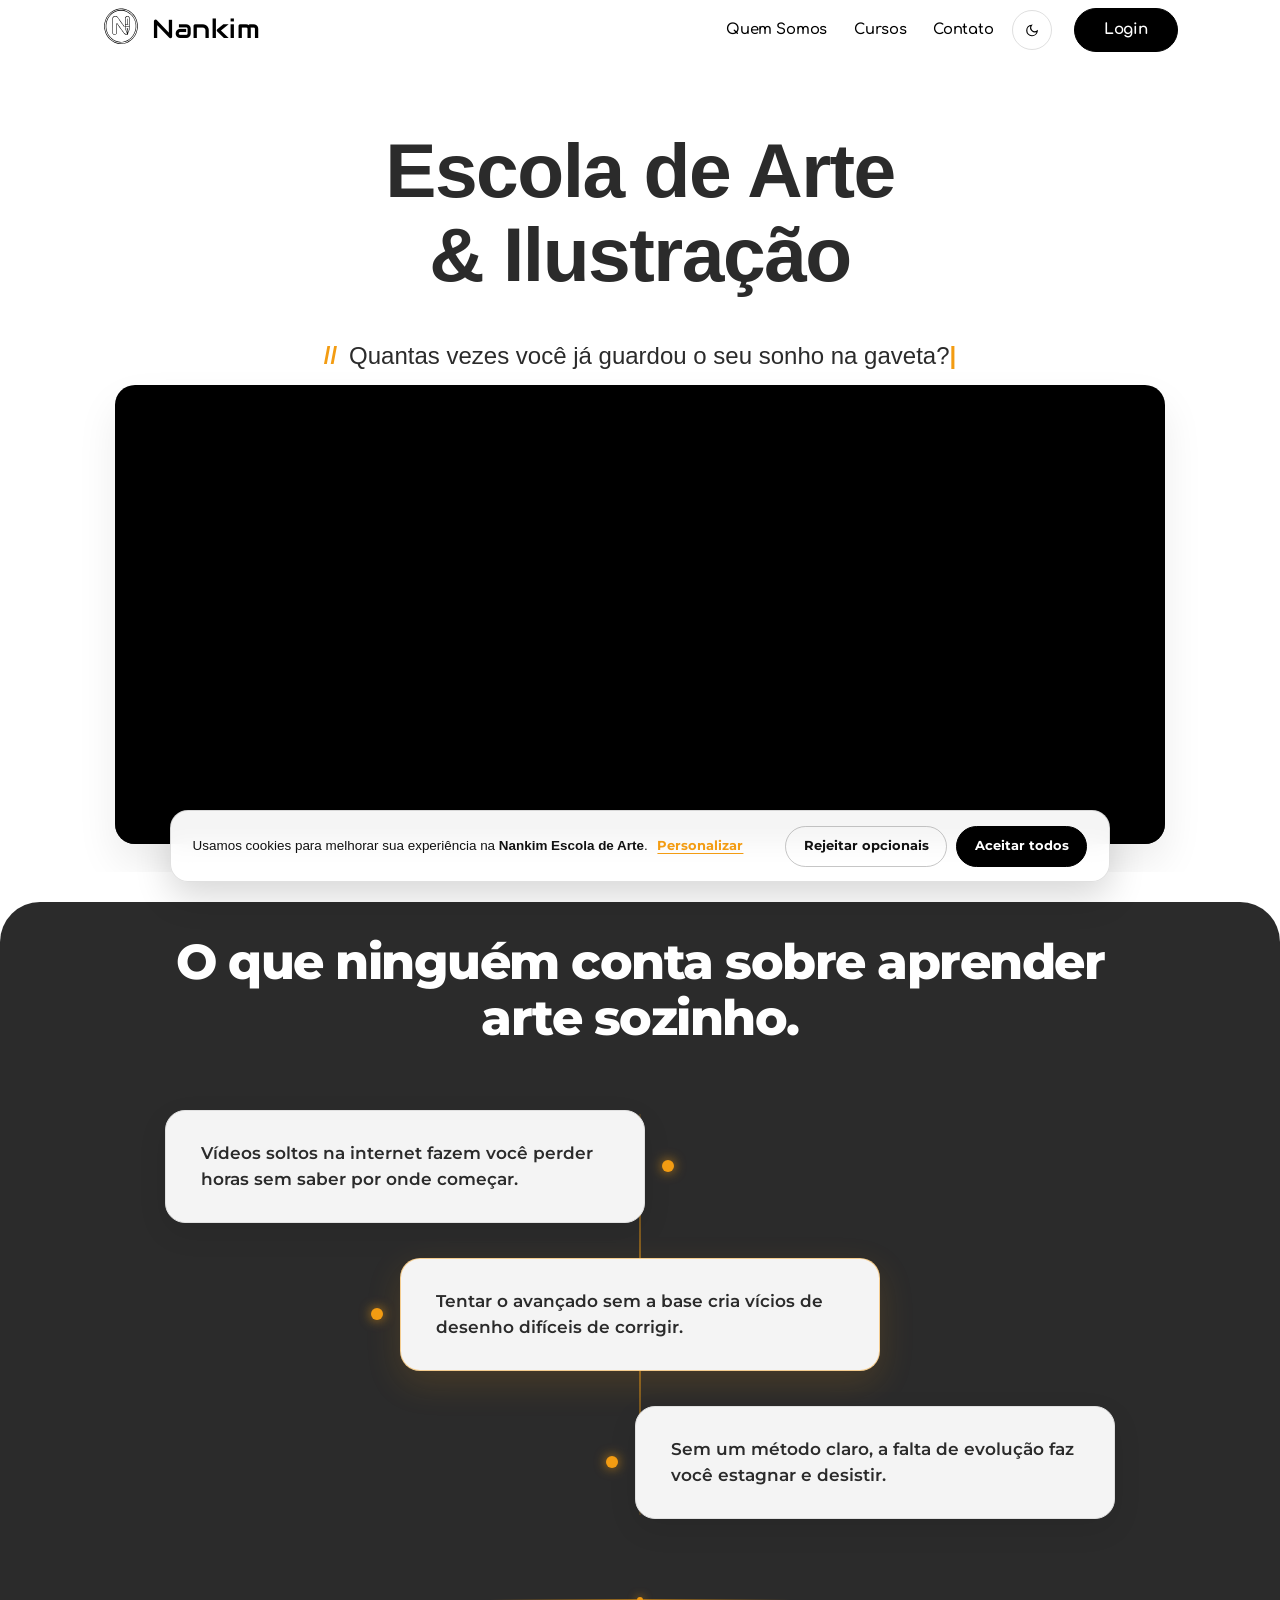
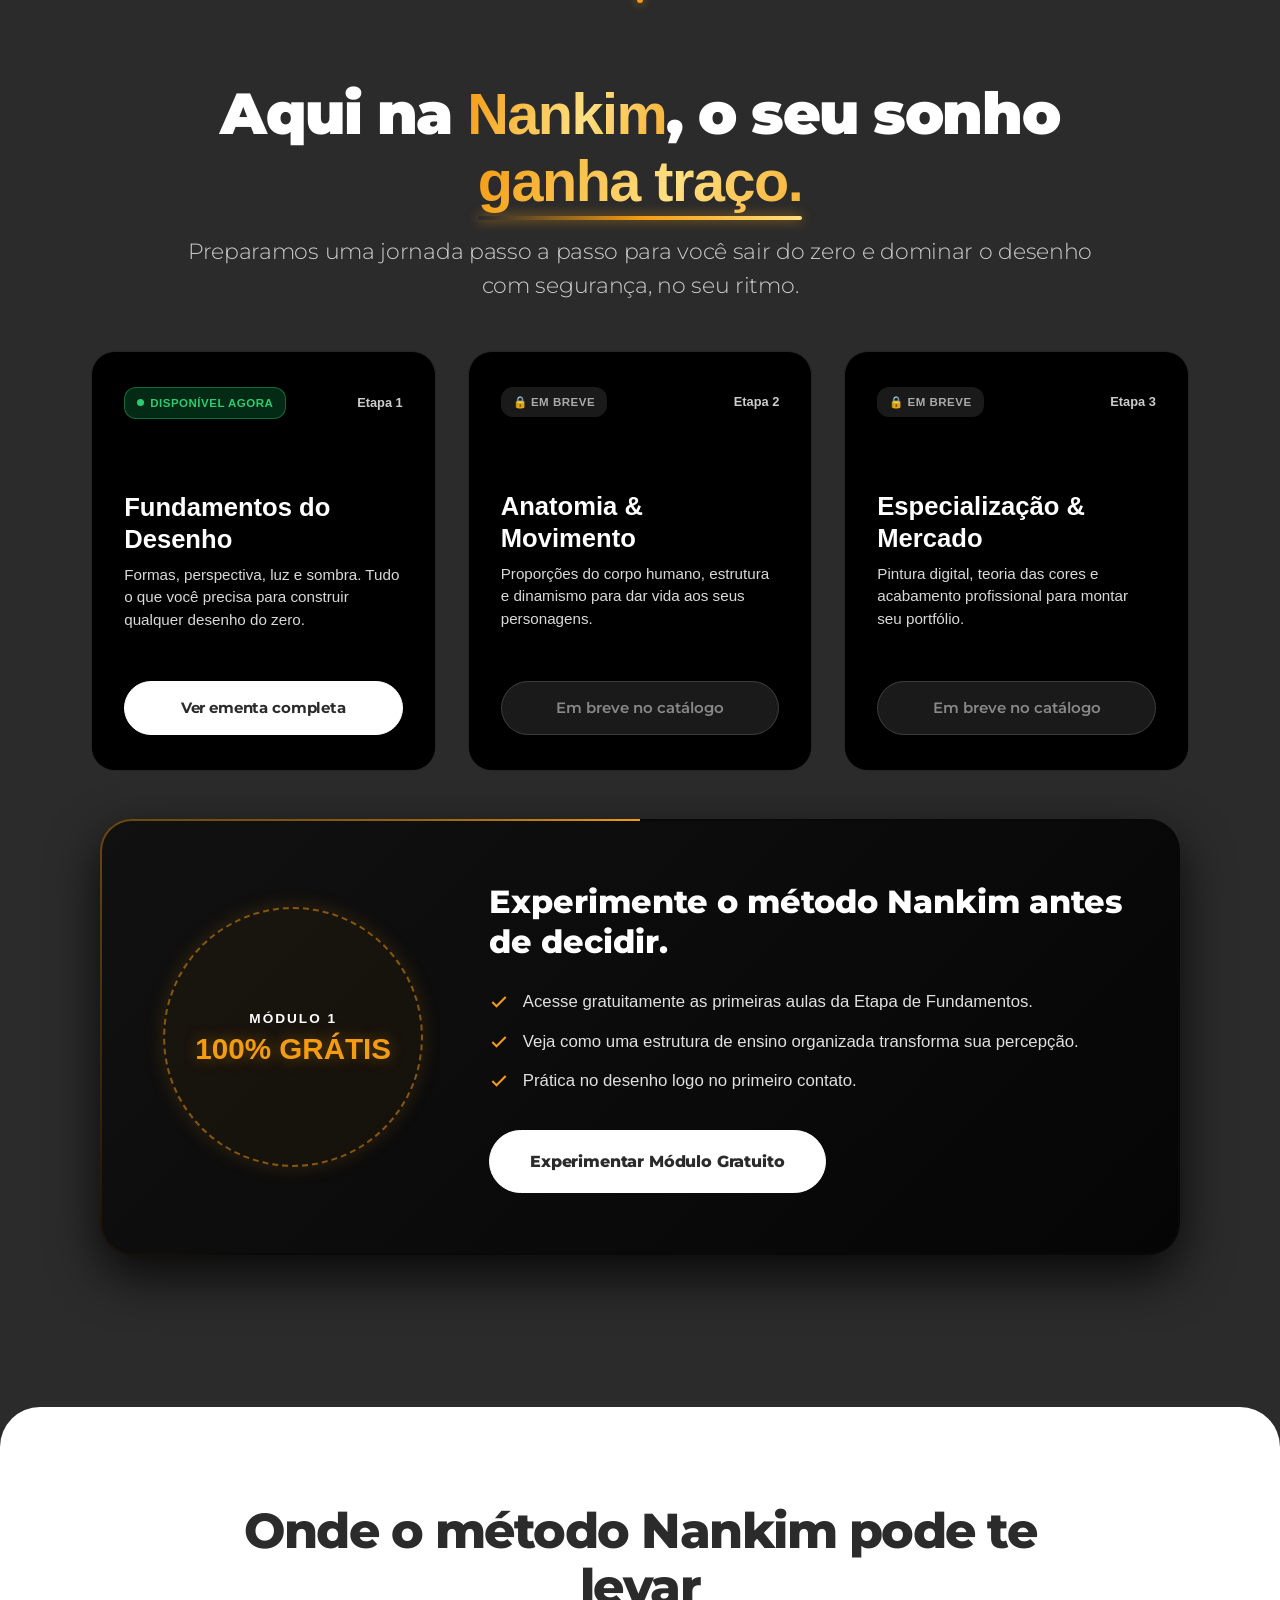
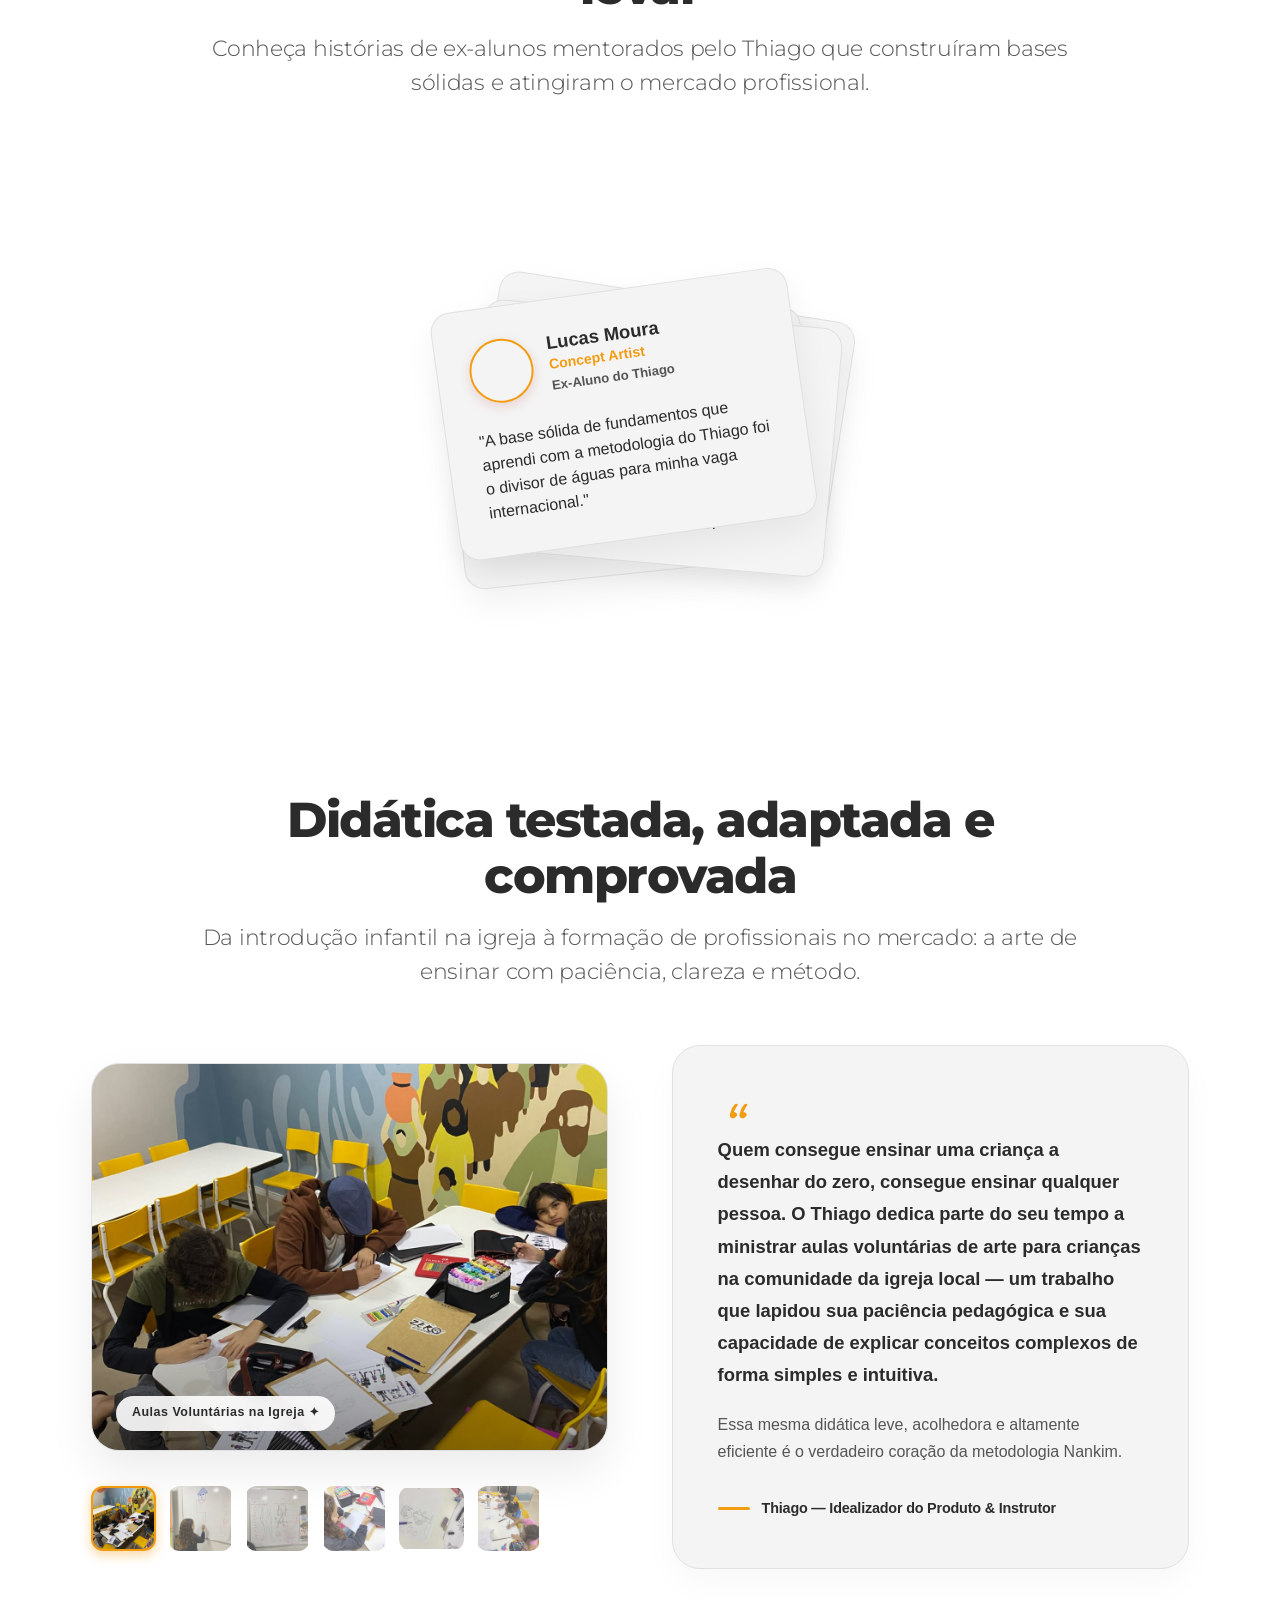
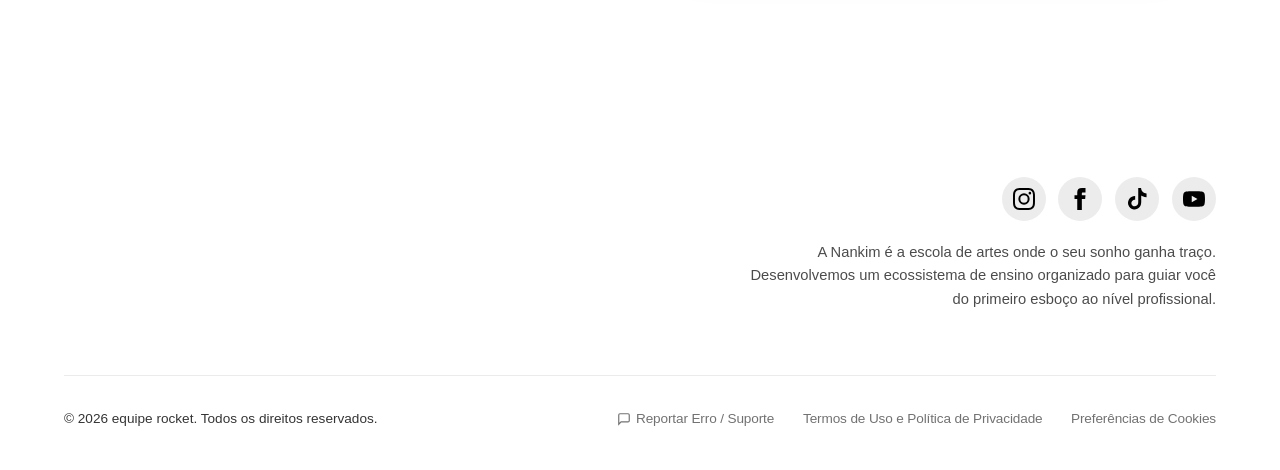
==== commit a50fd7ef: "Update index.html" ====
--- a/index.html
+++ b/index.html
@@ -4,33 +4,25 @@
 <head>
     <meta charset="UTF-8">
     <meta name="viewport" content="width=device-width, initial-scale=1.0">
+    <meta name="description" content="Nankim Escola de Arte e Ilustração. Aprenda desenho do zero com método claro, passo a passo e no seu ritmo.">
     <title>Nankim Escola de Arte | Home</title>
 
     <!-- Conexão Prévia Google Fonts -->
     <link rel="preconnect" href="https://fonts.googleapis.com">
     <link rel="preconnect" href="https://fonts.gstatic.com" crossorigin>
-    <link
-        href="https://fonts.googleapis.com/css2?family=Caveat:wght@500;600;700&family=Comfortaa:wght@500;600;700&family=Lobster&family=Lobster+Two:ital,wght@0,400;0,700;1,400;1,700&family=Montserrat:wght@400;500;600;700;800;900&family=Share+Tech&family=Sora:wght@400;500;600;700&display=swap"
-        rel="stylesheet">
+    <link href="https://fonts.googleapis.com/css2?family=Audiowide&family=Caveat:wght@500;600;700&family=Montserrat:wght@400;500;600;700;800;900&display=swap" rel="stylesheet">
 
     <!-- Estilos Base Globais e Específicos -->
-    <link rel="stylesheet" href="css/reset.css">
-    <link rel="stylesheet" href="css/variaveis.css">
-    <link rel="stylesheet" href="css/menu.css">
-    <link rel="stylesheet" href="css/rodape.css">
-    <link rel="stylesheet" href="css/modais.css">
-    <link rel="stylesheet" href="css/formularios.css">
-    <link rel="stylesheet" href="css/home.css">
-    <link rel="stylesheet" href="css/termos.css">
-    <link rel="stylesheet" href="css/cookies.css">
-    <link rel="stylesheet" href="css/reportar.css">
-
-    <!-- Scripts Globais da Aplicação -->
-    <script src="./js/global.js"></script>
-    <script src="./js/login.js"></script>
-    <script src="./js/cookies.js"></script>
-    <script src="./js/termos.js"></script>
-    <script src="./js/reportar.js"></script>
+    <link rel="stylesheet" href="./css/reset.css">
+    <link rel="stylesheet" href="./css/variaveis.css">
+    <link rel="stylesheet" href="./css/menu.css">
+    <link rel="stylesheet" href="./css/rodape.css">
+    <link rel="stylesheet" href="./css/modais.css">
+    <link rel="stylesheet" href="./css/formularios.css">
+    <link rel="stylesheet" href="./css/home.css">
+    <link rel="stylesheet" href="./css/termos.css">
+    <link rel="stylesheet" href="./css/cookies.css">
+    <link rel="stylesheet" href="./css/reportar.css">
 </head>
 
 <body>
@@ -55,8 +47,7 @@
 
                 <!-- Vídeo Limpo -->
                 <div class="container-video-showreel">
-                    <video id="video-showreel-header" autoplay loop muted playsinline
-                        poster="./imagens/banner-caneta.jpg">
+                    <video id="video-showreel-header" autoplay loop muted playsinline poster="./imagens/banner-caneta.jpg">
                         <source src="./assets/video/video-principal.mp4" type="video/mp4">
                         Seu navegador não suporta a exibição de vídeos.
                     </video>
@@ -68,7 +59,7 @@
         <!-- Bloco Escuro Centralizado -->
         <div class="cuberto-dark-section">
 
-          <!-- Seção 2: Diagnóstico -->
+            <!-- Seção 2: Diagnóstico -->
             <section class="secao-pilares-clean">
                 <div class="container-vitrine">
                     <div class="cabecalho-vitrine revelar-scroll">
@@ -81,20 +72,17 @@
 
                         <article class="card-trilha card-esquerda">
                             <span class="marcador-ponto"></span>
-                            <p class="texto-card-trilha">Vídeos soltos na internet fazem você perder horas sem saber por
-                                onde começar.</p>
+                            <p class="texto-card-trilha">Vídeos soltos na internet fazem você perder horas sem saber por onde começar.</p>
                         </article>
 
                         <article class="card-trilha card-centro destaque-nankim">
                             <span class="marcador-ponto"></span>
-                            <p class="texto-card-trilha">Tentar o avançado sem a base cria vícios de desenho difíceis de
-                                corrigir.</p>
+                            <p class="texto-card-trilha">Tentar o avançado sem a base cria vícios de desenho difíceis de corrigir.</p>
                         </article>
 
                         <article class="card-trilha card-direita">
                             <span class="marcador-ponto"></span>
-                            <p class="texto-card-trilha">Sem um método claro, a falta de evolução faz você estagnar e
-                                desistir.</p>
+                            <p class="texto-card-trilha">Sem um método claro, a falta de evolução faz você estagnar e desistir.</p>
                         </article>
                     </div>
 
@@ -110,8 +98,8 @@
                     <!-- Cabeçalho Fluido da Solução -->
                     <div class="cabecalho-vitrine revelar-scroll">
                         <h2 class="titulo-destaque-vitrine titulo-animado-nankim">
-    Aqui na <span class="texto-fluxo-dourado">Nankim</span>, o seu sonho <span class="texto-fluxo-dourado sublinhado-traco">ganha traço.</span>
-</h2>
+                            Aqui na <span class="texto-fluxo-dourado">Nankim</span>, o seu sonho <span class="texto-fluxo-dourado sublinhado-traco">ganha traço.</span>
+                        </h2>
                         <p class="subtitulo-detalhe-vitrine">
                             Preparamos uma jornada passo a passo para você sair do zero e dominar o desenho com segurança, no seu ritmo.
                         </p>
@@ -156,7 +144,7 @@
                                     <p class="descricao-curso">Proporções do corpo humano, estrutura e dinamismo para dar vida aos seus personagens.</p>
                                 </div>
                                 <div class="footer-card-curso">
-                                    <button class="btn-card-bloqueado" disabled>Em breve no catálogo</button>
+                                    <button type="button" class="btn-card-bloqueado" disabled>Em breve no catálogo</button>
                                 </div>
                             </div>
                         </article>
@@ -176,7 +164,7 @@
                                     <p class="descricao-curso">Pintura digital, teoria das cores e acabamento profissional para montar seu portfólio.</p>
                                 </div>
                                 <div class="footer-card-curso">
-                                    <button class="btn-card-bloqueado" disabled>Em breve no catálogo</button>
+                                    <button type="button" class="btn-card-bloqueado" disabled>Em breve no catálogo</button>
                                 </div>
                             </div>
                         </article>
@@ -185,116 +173,106 @@
                 </div>
             </section>
 
-           <!-- Seção 4: Degustação Gratuita (Módulo Piloto) -->
-        <section class="secao-degustacao">
-            <div class="degustacao-container">
-                <div class="degustacao-card-destaque">
-                    <div class="borda-luz-vermelha"></div>
-                    <div class="degustacao-card-conteudo-inner">
-                        <div class="degustacao-selo-wrapper">
-                            <div class="degustacao-circulo-giratorio"></div>
-                            <div class="degustacao-texto-pulsante">
-                                <span class="selo-sub-top">MÓDULO 1</span>
-                                <span class="selo-destaque selo-vermelho">100% GRÁTIS</span>
-                            </div>
-                        </div>
-                        <div class="degustacao-conteudo">
-                            <h2 class="degustacao-titulo">Experimente o método Nankim antes de decidir.</h2>
-                            
-                            <ul class="degustacao-beneficios">
-                                <li>
-                                    <svg width="20" height="20" viewBox="0 0 24 24" fill="none" stroke="var(--cor-destaque)" stroke-width="2.5">
-                                        <polyline points="20 6 9 17 4 12"></polyline>
-                                    </svg> 
-                                    Acesse gratuitamente as primeiras aulas da Etapa de Fundamentos.
-                                </li>
-                                <li>
-                                    <svg width="20" height="20" viewBox="0 0 24 24" fill="none" stroke="var(--cor-destaque)" stroke-width="2.5">
-                                        <polyline points="20 6 9 17 4 12"></polyline>
-                                    </svg> 
-                                    Veja como uma estrutura de ensino organizada transforma sua percepção.
-                                </li>
-                               <li>
-                                    <svg width="20" height="20" viewBox="0 0 24 24" fill="none" stroke="var(--cor-destaque)" stroke-width="2.5">
-                                        <polyline points="20 6 9 17 4 12"></polyline>
-                                    </svg> 
-                                    Prática no desenho logo no primeiro contato.
-                                </li>
-                            </ul>
-
-                            <!-- Botão dentro da .degustacao-conteudo -->
-                            <button type="button" class="btn-degustacao-cta link-magnetico" data-modal="cadastro">Experimentar Módulo Gratuito</button>
-                        </div>
-                    </div>
-                </div>
-            </div>
-        </section>
-    </div> <!-- Fechamento da .cuberto-dark-section -->
+            <!-- Seção 4: Degustação Gratuita (Módulo Piloto) -->
+            <section class="secao-degustacao">
+                <div class="degustacao-container">
+                    <div class="degustacao-card-destaque">
+                        <div class="borda-luz-vermelha"></div>
+                        <div class="degustacao-card-conteudo-inner">
+                            <div class="degustacao-selo-wrapper">
+                                <div class="degustacao-circulo-giratorio"></div>
+                                <div class="degustacao-texto-pulsante">
+                                    <span class="selo-sub-top">MÓDULO 1</span>
+                                    <span class="selo-destaque selo-vermelho">100% GRÁTIS</span>
+                                </div>
+                            </div>
+                            <div class="degustacao-conteudo">
+                                <h2 class="degustacao-titulo">Experimente o método Nankim antes de decidir.</h2>
+                                
+                                <ul class="degustacao-beneficios">
+                                    <li>
+                                        <svg width="20" height="20" viewBox="0 0 24 24" fill="none" stroke="var(--cor-destaque)" stroke-width="2.5">
+                                            <polyline points="20 6 9 17 4 12"></polyline>
+                                        </svg> 
+                                        Acesse gratuitamente as primeiras aulas da Etapa de Fundamentos.
+                                    </li>
+                                    <li>
+                                        <svg width="20" height="20" viewBox="0 0 24 24" fill="none" stroke="var(--cor-destaque)" stroke-width="2.5">
+                                            <polyline points="20 6 9 17 4 12"></polyline>
+                                        </svg> 
+                                        Veja como uma estrutura de ensino organizada transforma sua percepção.
+                                    </li>
+                                    <li>
+                                        <svg width="20" height="20" viewBox="0 0 24 24" fill="none" stroke="var(--cor-destaque)" stroke-width="2.5">
+                                            <polyline points="20 6 9 17 4 12"></polyline>
+                                        </svg> 
+                                        Prática no desenho logo no primeiro contato.
+                                    </li>
+                                </ul>
+
+                                <button type="button" class="btn-degustacao-cta link-magnetico" data-modal="cadastro">Experimentar Módulo Gratuito</button>
+                            </div>
+                        </div>
+                    </div>
+                </div>
+            </section>
+        </div> <!-- Fechamento da .cuberto-dark-section -->
 
         <!-- Seção 5: Depoimentos -->
         <section class="cuberto-light-section" id="depoimentos">
             <div class="container-vitrine">
                 <div class="cabecalho-vitrine-claro revelar-scroll">
                     <h2 class="titulo-destaque-claro">Onde o método Nankim pode te levar</h2>
-                    <p class="subtitulo-detalhe-claro">Conheça histórias de ex-alunos mentorados pelo Thiago que
-                        construíram bases sólidas e atingiram o mercado profissional.</p>
+                    <p class="subtitulo-detalhe-claro">Conheça histórias de ex-alunos mentorados pelo Thiago que construíram bases sólidas e atingiram o mercado profissional.</p>
                 </div>
 
                 <div class="wrapper-depoimentos-stack revelar-scroll">
                     <article class="card-depo">
                         <div class="depo-header-sucesso">
-                            <div class="depo-foto" style="background-image: url('https://i.pravatar.cc/150?img=11');">
-                            </div>
+                            <div class="depo-foto" style="background-image: url('https://i.pravatar.cc/150?img=11');"></div>
                             <div class="depo-info-aluno">
                                 <h3 class="depo-nome">Lucas Moura</h3>
                                 <span class="depo-cargo">Concept Artist</span>
                                 <span class="depo-empresa">Ex-Aluno do Thiago</span>
                             </div>
                         </div>
-                        <p class="depo-quote">"A base sólida de fundamentos que aprendi com a metodologia do Thiago foi
-                            o divisor de águas para minha vaga internacional."</p>
+                        <p class="depo-quote">"A base sólida de fundamentos que aprendi com a metodologia do Thiago foi o divisor de águas para minha vaga internacional."</p>
                     </article>
 
                     <article class="card-depo">
                         <div class="depo-header-sucesso">
-                            <div class="depo-foto" style="background-image: url('https://i.pravatar.cc/150?img=47');">
-                            </div>
+                            <div class="depo-foto" style="background-image: url('https://i.pravatar.cc/150?img=47');"></div>
                             <div class="depo-info-aluno">
                                 <h3 class="depo-nome">Mariana Silva</h3>
                                 <span class="depo-cargo">Ilustradora Senior</span>
                                 <span class="depo-empresa">Ex-Aluna do Thiago</span>
                             </div>
                         </div>
-                        <p class="depo-quote">"O método me deu velocidade e precisão técnica. Hoje realizo o sonho de
-                            viver exclusivamente da minha arte."</p>
+                        <p class="depo-quote">"O método me deu velocidade e precisão técnica. Hoje realizo o sonho de viver exclusivamente da minha arte."</p>
                     </article>
 
                     <article class="card-depo">
                         <div class="depo-header-sucesso">
-                            <div class="depo-foto" style="background-image: url('https://i.pravatar.cc/150?img=33');">
-                            </div>
+                            <div class="depo-foto" style="background-image: url('https://i.pravatar.cc/150?img=33');"></div>
                             <div class="depo-info-aluno">
                                 <h3 class="depo-nome">Rafael Costa</h3>
                                 <span class="depo-cargo">2D Game Artist</span>
                                 <span class="depo-empresa">Ex-Aluno do Thiago</span>
                             </div>
                         </div>
-                        <p class="depo-quote">"Aprender com ordem e estrutura me permitiu trabalhar de casa para
-                            estúdios fora do Brasil."</p>
+                        <p class="depo-quote">"Aprender com ordem e estrutura me permitiu trabalhar de casa para estúdios fora do Brasil."</p>
                     </article>
 
                     <article class="card-depo">
                         <div class="depo-header-sucesso">
-                            <div class="depo-foto" style="background-image: url('https://i.pravatar.cc/150?img=44');">
-                            </div>
+                            <div class="depo-foto" style="background-image: url('https://i.pravatar.cc/150?img=44');"></div>
                             <div class="depo-info-aluno">
                                 <h3 class="depo-nome">Camila Ribeiro</h3>
                                 <span class="depo-cargo">Character Designer</span>
                                 <span class="depo-empresa">Ex-Aluna do Thiago</span>
                             </div>
                         </div>
-                        <p class="depo-quote">"Dominar estrutura, luz e sombra transformou meu portfólio e abriu portas
-                            no mercado criativo."</p>
+                        <p class="depo-quote">"Dominar estrutura, luz e sombra transformou meu portfólio e abriu portas no mercado criativo."</p>
                     </article>
                 </div>
             </div>
@@ -305,50 +283,31 @@
             <div class="container-vitrine">
                 <div class="cabecalho-vitrine-claro revelar-scroll">
                     <h2 class="titulo-destaque-claro">Didática testada, adaptada e comprovada</h2>
-                    <p class="subtitulo-detalhe-claro">Da introdução infantil na igreja à formação de profissionais no
-                        mercado: a arte de ensinar com paciência, clareza e método.</p>
+                    <p class="subtitulo-detalhe-claro">Da introdução infantil na igreja à formação de profissionais no mercado: a arte de ensinar com paciência, clareza e método.</p>
                 </div>
 
                 <div class="grid-missao revelar-scroll">
                     <div class="coluna-galeria-missao">
                         <div class="moldura-foto-destaque">
-                            <img id="foto-missao-principal" src="./assets/img/ensino1.jpeg"
-                                alt="Thiago ensinando arte para crianças na igreja">
+                            <img id="foto-missao-principal" src="./assets/img/ensino1.jpeg" alt="Thiago ensinando arte para crianças na igreja">
                             <div class="overlay-gradiente-foto"></div>
                             <span class="badge-foto-legenda">Aulas Voluntárias na Igreja ✦</span>
                         </div>
                         <div class="grid-thumbs-galeria">
-                            <button class="thumb-item ativo" data-index="0"
-                                style="background-image: url('./assets/img/ensino1.jpeg');"
-                                aria-label="Ver foto 1"></button>
-                            <button class="thumb-item" data-index="1"
-                                style="background-image: url('./assets/img/ensino2.jpeg');"
-                                aria-label="Ver foto 2"></button>
-                            <button class="thumb-item" data-index="2"
-                                style="background-image: url('./assets/img/ensino3.jpeg');"
-                                aria-label="Ver foto 3"></button>
-                            <button class="thumb-item" data-index="3"
-                                style="background-image: url('./assets/img/ensino4.jpeg');"
-                                aria-label="Ver foto 4"></button>
-                            <button class="thumb-item" data-index="4"
-                                style="background-image: url('./assets/img/ensino5.jpeg');"
-                                aria-label="Ver foto 5"></button>
-                            <button class="thumb-item" data-index="5"
-                                style="background-image: url('./assets/img/ensino6.jpeg');"
-                                aria-label="Ver foto 6"></button>
+                            <button type="button" class="thumb-item ativo" data-index="0" style="background-image: url('./assets/img/ensino1.jpeg');" aria-label="Ver foto 1"></button>
+                            <button type="button" class="thumb-item" data-index="1" style="background-image: url('./assets/img/ensino2.jpeg');" aria-label="Ver foto 2"></button>
+                            <button type="button" class="thumb-item" data-index="2" style="background-image: url('./assets/img/ensino3.jpeg');" aria-label="Ver foto 3"></button>
+                            <button type="button" class="thumb-item" data-index="3" style="background-image: url('./assets/img/ensino4.jpeg');" aria-label="Ver foto 4"></button>
+                            <button type="button" class="thumb-item" data-index="4" style="background-image: url('./assets/img/ensino5.jpeg');" aria-label="Ver foto 5"></button>
+                            <button type="button" class="thumb-item" data-index="5" style="background-image: url('./assets/img/ensino6.jpeg');" aria-label="Ver foto 6"></button>
                         </div>
                     </div>
 
                     <div class="coluna-texto-missao">
                         <div class="card-texto-proposito">
                             <span class="prefixo-aspas">“</span>
-                            <p class="texto-missao-destaque">Quem consegue ensinar uma criança a desenhar do zero,
-                                consegue ensinar qualquer pessoa. O Thiago dedica parte do seu tempo a ministrar aulas
-                                voluntárias de arte para crianças na comunidade da igreja local — um trabalho que
-                                lapidou sua paciência pedagógica e sua capacidade de explicar conceitos complexos de
-                                forma simples e intuitiva.</p>
-                            <p class="texto-missao-complemento">Essa mesma didática leve, acolhedora e altamente
-                                eficiente é o verdadeiro coração da metodologia Nankim.</p>
+                            <p class="texto-missao-destaque">Quem consegue ensinar uma criança a desenhar do zero, consegue ensinar qualquer pessoa. O Thiago dedica parte do seu tempo a ministrar aulas voluntárias de arte para crianças na comunidade da igreja local — um trabalho que lapidou sua paciência pedagógica e sua capacidade de explicar conceitos complexos de forma simples e intuitiva.</p>
+                            <p class="texto-missao-complemento">Essa mesma didática leve, acolhedora e altamente eficiente é o verdadeiro coração da metodologia Nankim.</p>
                             <div class="rodape-autor-missao">
                                 <span class="linha-decorativa-vermelha"></span>
                                 <span class="nome-instrutor-missao">Thiago — Idealizador do Produto & Instrutor</span>
@@ -358,10 +317,17 @@
                 </div>
             </div>
         </section>
-
-     
+    </main>
+
     <!-- Injeção dinâmica do rodapé global -->
     <div id="footer-container"></div>
+
+    <!-- Scripts Globais da Aplicação -->
+    <script src="./js/global.js"></script>
+    <script src="./js/login.js"></script>
+    <script src="./js/cookies.js"></script>
+    <script src="./js/termos.js"></script>
+    <script src="./js/reportar.js"></script>
 
     <!-- Script Exclusivo da Home -->
     <script src="./js/home.js"></script>
--- a/css/home.css
+++ b/css/home.css
@@ -579,7 +579,7 @@
     text-decoration: none;
     box-sizing: border-box;
     cursor: pointer;
-    transition: background-color 0.3s ease, color 0.3s ease, border-color 0.3s ease, transform 0.2s cubic-bezier(0.25, 1, 0.5, 1);
+    transition: background-color 0.3s ease, color 0.3s ease, border-color 0.3s ease;
 }
 
 .btn-card-cta:hover {
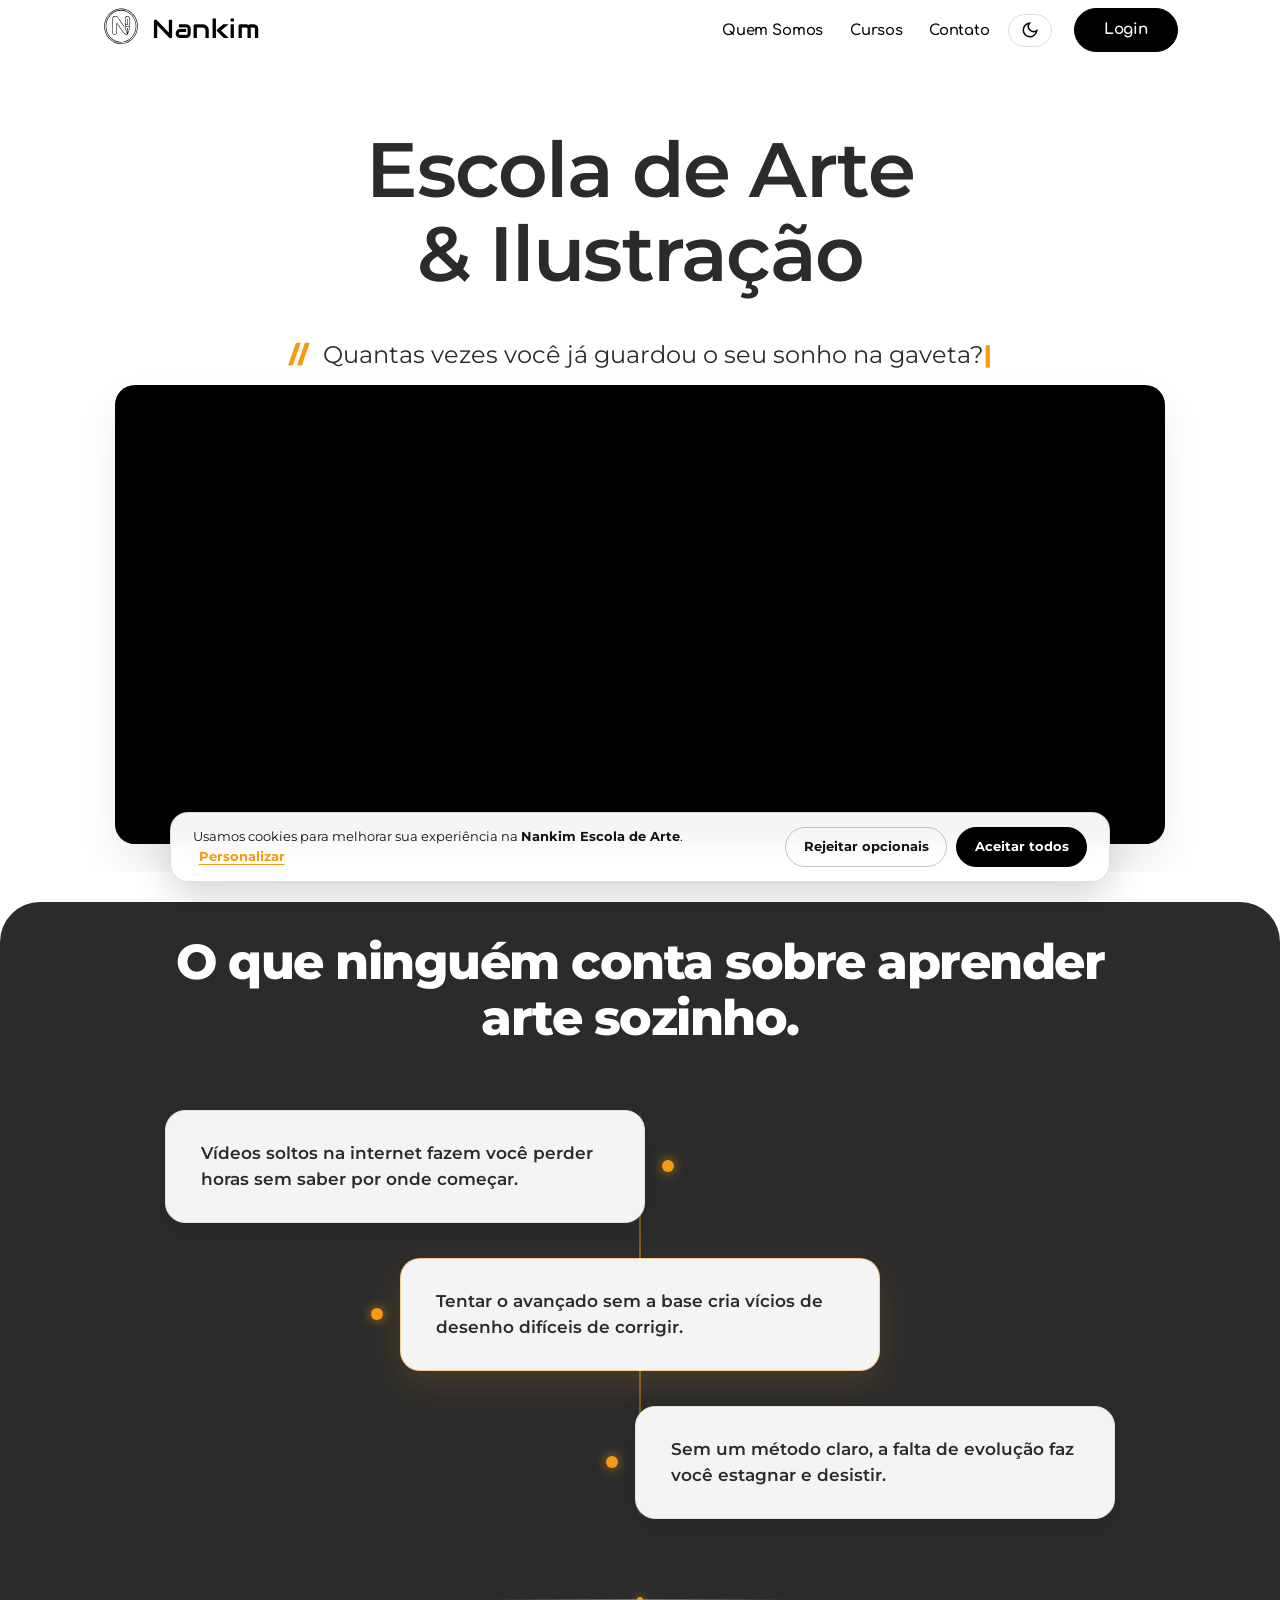
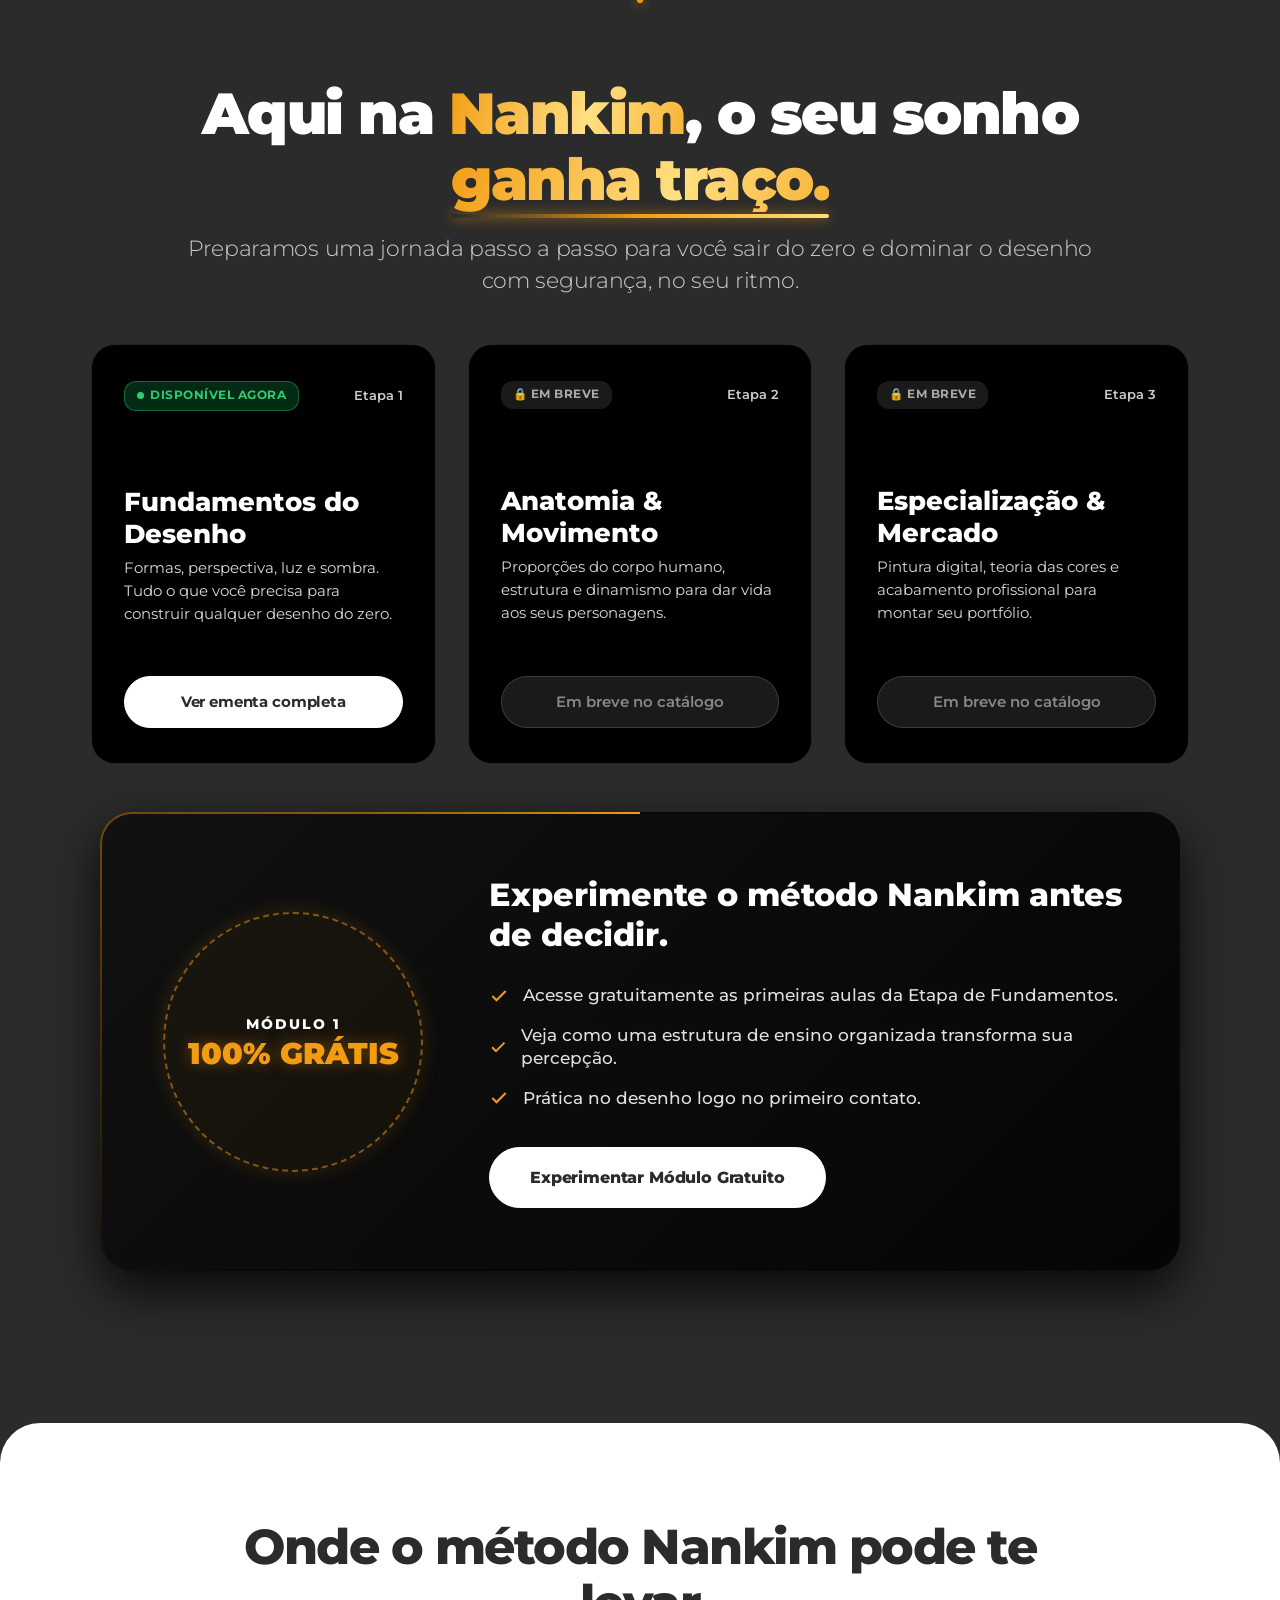
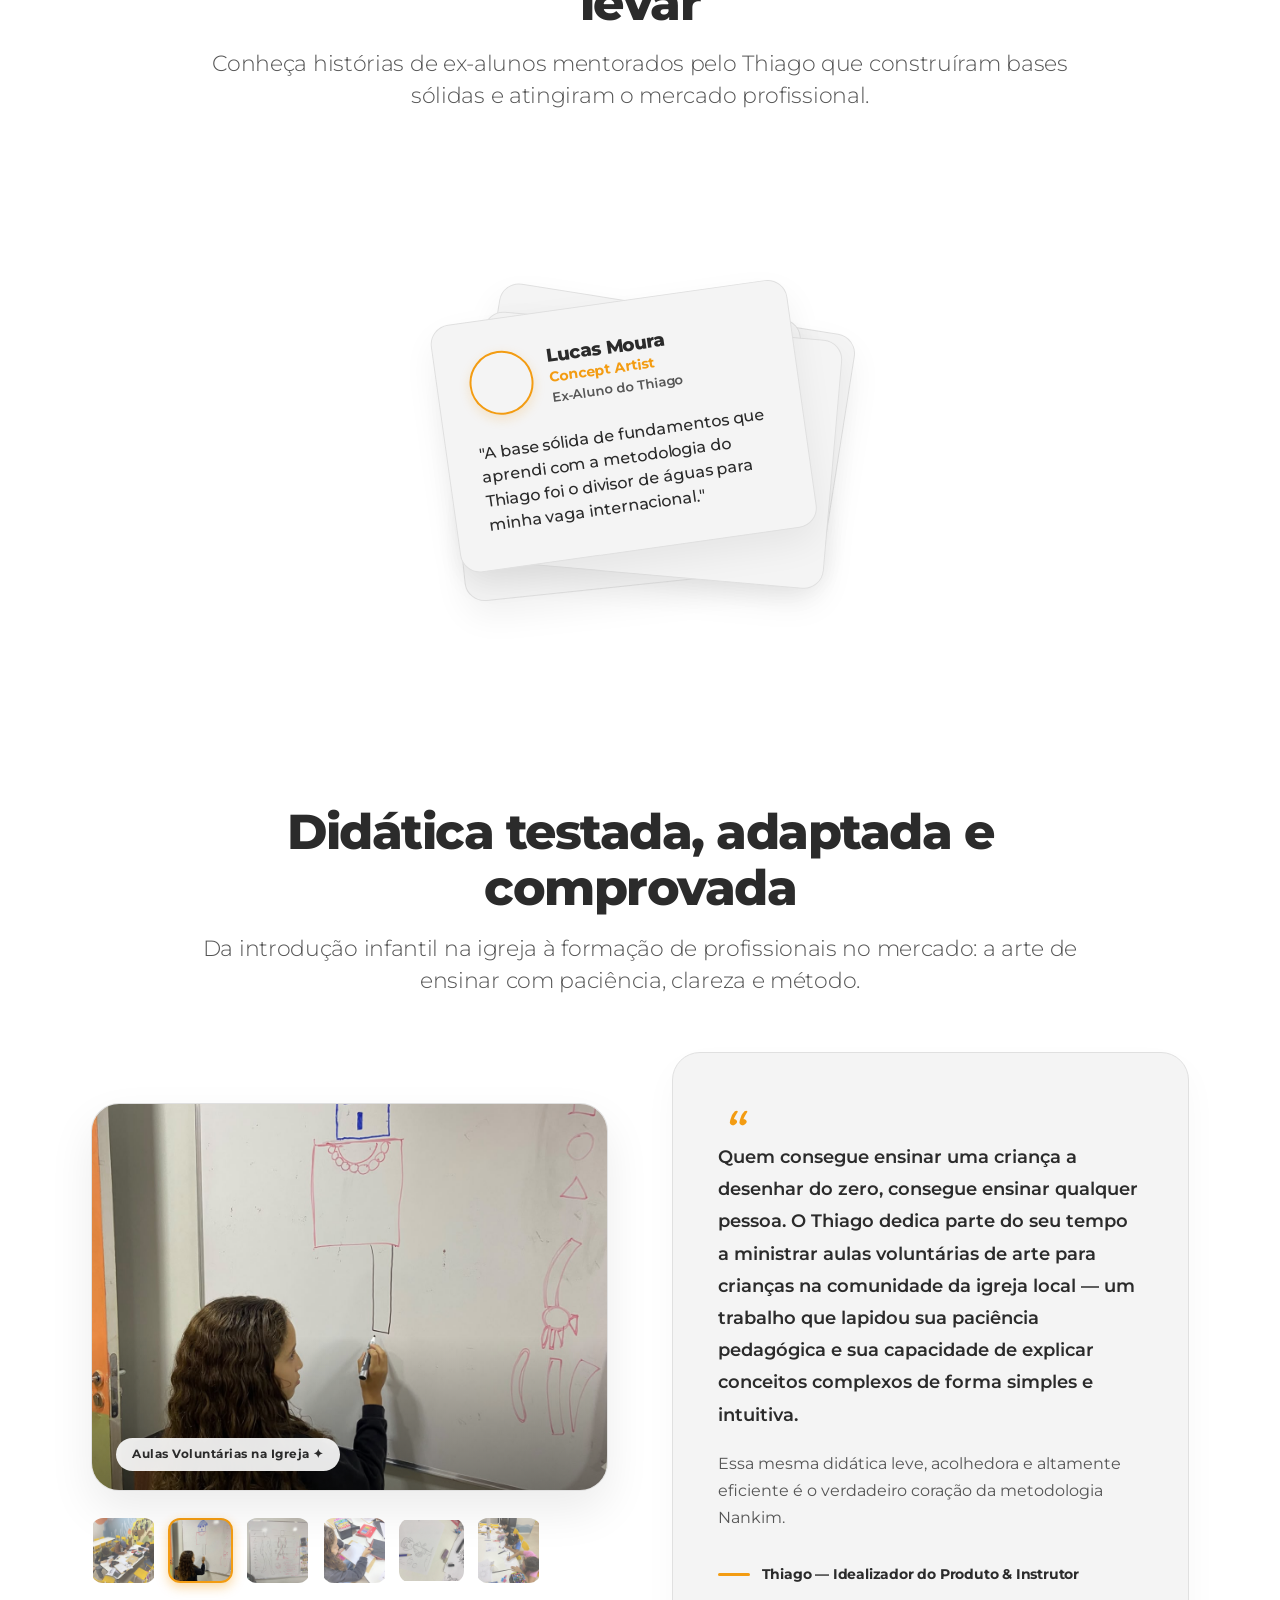
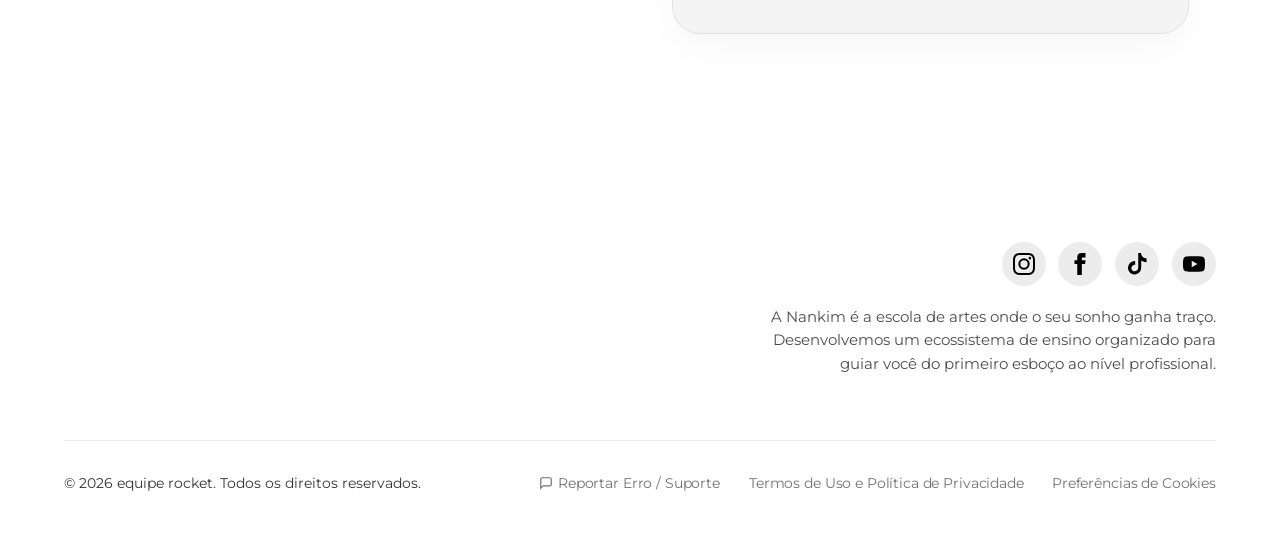
==== commit f350a544: "limpeza  do css" ====
--- a/index.html
+++ b/index.html
@@ -4,13 +4,16 @@
 <head>
     <meta charset="UTF-8">
     <meta name="viewport" content="width=device-width, initial-scale=1.0">
-    <meta name="description" content="Nankim Escola de Arte e Ilustração. Aprenda desenho do zero com método claro, passo a passo e no seu ritmo.">
+    <meta name="description"
+        content="Nankim Escola de Arte e Ilustração. Aprenda desenho do zero com método claro, passo a passo e no seu ritmo.">
     <title>Nankim Escola de Arte | Home</title>
 
     <!-- Conexão Prévia Google Fonts -->
     <link rel="preconnect" href="https://fonts.googleapis.com">
     <link rel="preconnect" href="https://fonts.gstatic.com" crossorigin>
-    <link href="https://fonts.googleapis.com/css2?family=Audiowide&family=Caveat:wght@500;600;700&family=Montserrat:wght@400;500;600;700;800;900&display=swap" rel="stylesheet">
+    <link
+        href="https://fonts.googleapis.com/css2?family=Audiowide&family=Caveat:wght@500;600;700&family=Comfortaa:wght@500;600;700&family=Montserrat:wght@300;400;500;600;700;800;900&display=swap"
+        rel="stylesheet">
 
     <!-- Estilos Base Globais e Específicos -->
     <link rel="stylesheet" href="./css/reset.css">
@@ -47,7 +50,8 @@
 
                 <!-- Vídeo Limpo -->
                 <div class="container-video-showreel">
-                    <video id="video-showreel-header" autoplay loop muted playsinline poster="./imagens/banner-caneta.jpg">
+                    <video id="video-showreel-header" autoplay loop muted playsinline
+                        poster="./imagens/banner-caneta.jpg">
                         <source src="./assets/video/video-principal.mp4" type="video/mp4">
                         Seu navegador não suporta a exibição de vídeos.
                     </video>
@@ -72,17 +76,20 @@
 
                         <article class="card-trilha card-esquerda">
                             <span class="marcador-ponto"></span>
-                            <p class="texto-card-trilha">Vídeos soltos na internet fazem você perder horas sem saber por onde começar.</p>
+                            <p class="texto-card-trilha">Vídeos soltos na internet fazem você perder horas sem saber por
+                                onde começar.</p>
                         </article>
 
                         <article class="card-trilha card-centro destaque-nankim">
                             <span class="marcador-ponto"></span>
-                            <p class="texto-card-trilha">Tentar o avançado sem a base cria vícios de desenho difíceis de corrigir.</p>
+                            <p class="texto-card-trilha">Tentar o avançado sem a base cria vícios de desenho difíceis de
+                                corrigir.</p>
                         </article>
 
                         <article class="card-trilha card-direita">
                             <span class="marcador-ponto"></span>
-                            <p class="texto-card-trilha">Sem um método claro, a falta de evolução faz você estagnar e desistir.</p>
+                            <p class="texto-card-trilha">Sem um método claro, a falta de evolução faz você estagnar e
+                                desistir.</p>
                         </article>
                     </div>
 
@@ -98,10 +105,12 @@
                     <!-- Cabeçalho Fluido da Solução -->
                     <div class="cabecalho-vitrine revelar-scroll">
                         <h2 class="titulo-destaque-vitrine titulo-animado-nankim">
-                            Aqui na <span class="texto-fluxo-dourado">Nankim</span>, o seu sonho <span class="texto-fluxo-dourado sublinhado-traco">ganha traço.</span>
+                            Aqui na <span class="texto-fluxo-dourado">Nankim</span>, o seu sonho <span
+                                class="texto-fluxo-dourado sublinhado-traco">ganha traço.</span>
                         </h2>
                         <p class="subtitulo-detalhe-vitrine">
-                            Preparamos uma jornada passo a passo para você sair do zero e dominar o desenho com segurança, no seu ritmo.
+                            Preparamos uma jornada passo a passo para você sair do zero e dominar o desenho com
+                            segurança, no seu ritmo.
                         </p>
                     </div>
 
@@ -121,7 +130,8 @@
                                 </div>
                                 <div class="corpo-card-curso">
                                     <h3 class="nome-curso">Fundamentos do Desenho</h3>
-                                    <p class="descricao-curso">Formas, perspectiva, luz e sombra. Tudo o que você precisa para construir qualquer desenho do zero.</p>
+                                    <p class="descricao-curso">Formas, perspectiva, luz e sombra. Tudo o que você
+                                        precisa para construir qualquer desenho do zero.</p>
                                 </div>
                                 <div class="footer-card-curso">
                                     <a href="./cursos.html" class="btn-card-cta link-magnetico">Ver ementa completa</a>
@@ -141,10 +151,12 @@
                                 </div>
                                 <div class="corpo-card-curso">
                                     <h3 class="nome-curso">Anatomia & Movimento</h3>
-                                    <p class="descricao-curso">Proporções do corpo humano, estrutura e dinamismo para dar vida aos seus personagens.</p>
+                                    <p class="descricao-curso">Proporções do corpo humano, estrutura e dinamismo para
+                                        dar vida aos seus personagens.</p>
                                 </div>
                                 <div class="footer-card-curso">
-                                    <button type="button" class="btn-card-bloqueado" disabled>Em breve no catálogo</button>
+                                    <button type="button" class="btn-card-bloqueado" disabled>Em breve no
+                                        catálogo</button>
                                 </div>
                             </div>
                         </article>
@@ -161,10 +173,12 @@
                                 </div>
                                 <div class="corpo-card-curso">
                                     <h3 class="nome-curso">Especialização & Mercado</h3>
-                                    <p class="descricao-curso">Pintura digital, teoria das cores e acabamento profissional para montar seu portfólio.</p>
+                                    <p class="descricao-curso">Pintura digital, teoria das cores e acabamento
+                                        profissional para montar seu portfólio.</p>
                                 </div>
                                 <div class="footer-card-curso">
-                                    <button type="button" class="btn-card-bloqueado" disabled>Em breve no catálogo</button>
+                                    <button type="button" class="btn-card-bloqueado" disabled>Em breve no
+                                        catálogo</button>
                                 </div>
                             </div>
                         </article>
@@ -188,29 +202,33 @@
                             </div>
                             <div class="degustacao-conteudo">
                                 <h2 class="degustacao-titulo">Experimente o método Nankim antes de decidir.</h2>
-                                
+
                                 <ul class="degustacao-beneficios">
                                     <li>
-                                        <svg width="20" height="20" viewBox="0 0 24 24" fill="none" stroke="var(--cor-destaque)" stroke-width="2.5">
+                                        <svg width="20" height="20" viewBox="0 0 24 24" fill="none"
+                                            stroke="var(--cor-destaque)" stroke-width="2.5">
                                             <polyline points="20 6 9 17 4 12"></polyline>
-                                        </svg> 
+                                        </svg>
                                         Acesse gratuitamente as primeiras aulas da Etapa de Fundamentos.
                                     </li>
                                     <li>
-                                        <svg width="20" height="20" viewBox="0 0 24 24" fill="none" stroke="var(--cor-destaque)" stroke-width="2.5">
+                                        <svg width="20" height="20" viewBox="0 0 24 24" fill="none"
+                                            stroke="var(--cor-destaque)" stroke-width="2.5">
                                             <polyline points="20 6 9 17 4 12"></polyline>
-                                        </svg> 
+                                        </svg>
                                         Veja como uma estrutura de ensino organizada transforma sua percepção.
                                     </li>
                                     <li>
-                                        <svg width="20" height="20" viewBox="0 0 24 24" fill="none" stroke="var(--cor-destaque)" stroke-width="2.5">
+                                        <svg width="20" height="20" viewBox="0 0 24 24" fill="none"
+                                            stroke="var(--cor-destaque)" stroke-width="2.5">
                                             <polyline points="20 6 9 17 4 12"></polyline>
-                                        </svg> 
+                                        </svg>
                                         Prática no desenho logo no primeiro contato.
                                     </li>
                                 </ul>
 
-                                <button type="button" class="btn-degustacao-cta link-magnetico" data-modal="cadastro">Experimentar Módulo Gratuito</button>
+                                <button type="button" class="btn-degustacao-cta link-magnetico"
+                                    data-modal="cadastro">Experimentar Módulo Gratuito</button>
                             </div>
                         </div>
                     </div>
@@ -223,56 +241,65 @@
             <div class="container-vitrine">
                 <div class="cabecalho-vitrine-claro revelar-scroll">
                     <h2 class="titulo-destaque-claro">Onde o método Nankim pode te levar</h2>
-                    <p class="subtitulo-detalhe-claro">Conheça histórias de ex-alunos mentorados pelo Thiago que construíram bases sólidas e atingiram o mercado profissional.</p>
+                    <p class="subtitulo-detalhe-claro">Conheça histórias de ex-alunos mentorados pelo Thiago que
+                        construíram bases sólidas e atingiram o mercado profissional.</p>
                 </div>
 
                 <div class="wrapper-depoimentos-stack revelar-scroll">
                     <article class="card-depo">
                         <div class="depo-header-sucesso">
-                            <div class="depo-foto" style="background-image: url('https://i.pravatar.cc/150?img=11');"></div>
+                            <div class="depo-foto" style="background-image: url('https://i.pravatar.cc/150?img=11');">
+                            </div>
                             <div class="depo-info-aluno">
                                 <h3 class="depo-nome">Lucas Moura</h3>
                                 <span class="depo-cargo">Concept Artist</span>
                                 <span class="depo-empresa">Ex-Aluno do Thiago</span>
                             </div>
                         </div>
-                        <p class="depo-quote">"A base sólida de fundamentos que aprendi com a metodologia do Thiago foi o divisor de águas para minha vaga internacional."</p>
+                        <p class="depo-quote">"A base sólida de fundamentos que aprendi com a metodologia do Thiago foi
+                            o divisor de águas para minha vaga internacional."</p>
                     </article>
 
                     <article class="card-depo">
                         <div class="depo-header-sucesso">
-                            <div class="depo-foto" style="background-image: url('https://i.pravatar.cc/150?img=47');"></div>
+                            <div class="depo-foto" style="background-image: url('https://i.pravatar.cc/150?img=47');">
+                            </div>
                             <div class="depo-info-aluno">
                                 <h3 class="depo-nome">Mariana Silva</h3>
                                 <span class="depo-cargo">Ilustradora Senior</span>
                                 <span class="depo-empresa">Ex-Aluna do Thiago</span>
                             </div>
                         </div>
-                        <p class="depo-quote">"O método me deu velocidade e precisão técnica. Hoje realizo o sonho de viver exclusivamente da minha arte."</p>
+                        <p class="depo-quote">"O método me deu velocidade e precisão técnica. Hoje realizo o sonho de
+                            viver exclusivamente da minha arte."</p>
                     </article>
 
                     <article class="card-depo">
                         <div class="depo-header-sucesso">
-                            <div class="depo-foto" style="background-image: url('https://i.pravatar.cc/150?img=33');"></div>
+                            <div class="depo-foto" style="background-image: url('https://i.pravatar.cc/150?img=33');">
+                            </div>
                             <div class="depo-info-aluno">
                                 <h3 class="depo-nome">Rafael Costa</h3>
                                 <span class="depo-cargo">2D Game Artist</span>
                                 <span class="depo-empresa">Ex-Aluno do Thiago</span>
                             </div>
                         </div>
-                        <p class="depo-quote">"Aprender com ordem e estrutura me permitiu trabalhar de casa para estúdios fora do Brasil."</p>
+                        <p class="depo-quote">"Aprender com ordem e estrutura me permitiu trabalhar de casa para
+                            estúdios fora do Brasil."</p>
                     </article>
 
                     <article class="card-depo">
                         <div class="depo-header-sucesso">
-                            <div class="depo-foto" style="background-image: url('https://i.pravatar.cc/150?img=44');"></div>
+                            <div class="depo-foto" style="background-image: url('https://i.pravatar.cc/150?img=44');">
+                            </div>
                             <div class="depo-info-aluno">
                                 <h3 class="depo-nome">Camila Ribeiro</h3>
                                 <span class="depo-cargo">Character Designer</span>
                                 <span class="depo-empresa">Ex-Aluna do Thiago</span>
                             </div>
                         </div>
-                        <p class="depo-quote">"Dominar estrutura, luz e sombra transformou meu portfólio e abriu portas no mercado criativo."</p>
+                        <p class="depo-quote">"Dominar estrutura, luz e sombra transformou meu portfólio e abriu portas
+                            no mercado criativo."</p>
                     </article>
                 </div>
             </div>
@@ -283,31 +310,50 @@
             <div class="container-vitrine">
                 <div class="cabecalho-vitrine-claro revelar-scroll">
                     <h2 class="titulo-destaque-claro">Didática testada, adaptada e comprovada</h2>
-                    <p class="subtitulo-detalhe-claro">Da introdução infantil na igreja à formação de profissionais no mercado: a arte de ensinar com paciência, clareza e método.</p>
+                    <p class="subtitulo-detalhe-claro">Da introdução infantil na igreja à formação de profissionais no
+                        mercado: a arte de ensinar com paciência, clareza e método.</p>
                 </div>
 
                 <div class="grid-missao revelar-scroll">
                     <div class="coluna-galeria-missao">
                         <div class="moldura-foto-destaque">
-                            <img id="foto-missao-principal" src="./assets/img/ensino1.jpeg" alt="Thiago ensinando arte para crianças na igreja">
+                            <img id="foto-missao-principal" src="./assets/img/ensino1.jpeg"
+                                alt="Thiago ensinando arte para crianças na igreja">
                             <div class="overlay-gradiente-foto"></div>
                             <span class="badge-foto-legenda">Aulas Voluntárias na Igreja ✦</span>
                         </div>
                         <div class="grid-thumbs-galeria">
-                            <button type="button" class="thumb-item ativo" data-index="0" style="background-image: url('./assets/img/ensino1.jpeg');" aria-label="Ver foto 1"></button>
-                            <button type="button" class="thumb-item" data-index="1" style="background-image: url('./assets/img/ensino2.jpeg');" aria-label="Ver foto 2"></button>
-                            <button type="button" class="thumb-item" data-index="2" style="background-image: url('./assets/img/ensino3.jpeg');" aria-label="Ver foto 3"></button>
-                            <button type="button" class="thumb-item" data-index="3" style="background-image: url('./assets/img/ensino4.jpeg');" aria-label="Ver foto 4"></button>
-                            <button type="button" class="thumb-item" data-index="4" style="background-image: url('./assets/img/ensino5.jpeg');" aria-label="Ver foto 5"></button>
-                            <button type="button" class="thumb-item" data-index="5" style="background-image: url('./assets/img/ensino6.jpeg');" aria-label="Ver foto 6"></button>
+                            <button type="button" class="thumb-item ativo" data-index="0"
+                                style="background-image: url('./assets/img/ensino1.jpeg');"
+                                aria-label="Ver foto 1"></button>
+                            <button type="button" class="thumb-item" data-index="1"
+                                style="background-image: url('./assets/img/ensino2.jpeg');"
+                                aria-label="Ver foto 2"></button>
+                            <button type="button" class="thumb-item" data-index="2"
+                                style="background-image: url('./assets/img/ensino3.jpeg');"
+                                aria-label="Ver foto 3"></button>
+                            <button type="button" class="thumb-item" data-index="3"
+                                style="background-image: url('./assets/img/ensino4.jpeg');"
+                                aria-label="Ver foto 4"></button>
+                            <button type="button" class="thumb-item" data-index="4"
+                                style="background-image: url('./assets/img/ensino5.jpeg');"
+                                aria-label="Ver foto 5"></button>
+                            <button type="button" class="thumb-item" data-index="5"
+                                style="background-image: url('./assets/img/ensino6.jpeg');"
+                                aria-label="Ver foto 6"></button>
                         </div>
                     </div>
 
                     <div class="coluna-texto-missao">
                         <div class="card-texto-proposito">
                             <span class="prefixo-aspas">“</span>
-                            <p class="texto-missao-destaque">Quem consegue ensinar uma criança a desenhar do zero, consegue ensinar qualquer pessoa. O Thiago dedica parte do seu tempo a ministrar aulas voluntárias de arte para crianças na comunidade da igreja local — um trabalho que lapidou sua paciência pedagógica e sua capacidade de explicar conceitos complexos de forma simples e intuitiva.</p>
-                            <p class="texto-missao-complemento">Essa mesma didática leve, acolhedora e altamente eficiente é o verdadeiro coração da metodologia Nankim.</p>
+                            <p class="texto-missao-destaque">Quem consegue ensinar uma criança a desenhar do zero,
+                                consegue ensinar qualquer pessoa. O Thiago dedica parte do seu tempo a ministrar aulas
+                                voluntárias de arte para crianças na comunidade da igreja local — um trabalho que
+                                lapidou sua paciência pedagógica e sua capacidade de explicar conceitos complexos de
+                                forma simples e intuitiva.</p>
+                            <p class="texto-missao-complemento">Essa mesma didática leve, acolhedora e altamente
+                                eficiente é o verdadeiro coração da metodologia Nankim.</p>
                             <div class="rodape-autor-missao">
                                 <span class="linha-decorativa-vermelha"></span>
                                 <span class="nome-instrutor-missao">Thiago — Idealizador do Produto & Instrutor</span>
--- a/css/variaveis.css
+++ b/css/variaveis.css
@@ -1,22 +1,36 @@
-@import url('https://fonts.googleapis.com/css2?family=Audiowide&family=Caveat:wght@500;600;700&family=Comfortaa:wght@500;600;700&display=swap');
-
 /* ==========================================================================
-   SISTEMA DE VARIÁVEIS GLOBAIS (NANKIM ESCOLA DE ARTE)
+   VARIAVEIS.CSS - Nankim Escola de Arte
+   Design Tokens Globais, Temas (Claro/Escuro) e Animações Compartilhadas
    ========================================================================== */
 
 :root {
-    /* --- Nova Cor de Destaque Oficial: Amarelo Âmbar / Dourado --- */
+    /* --- Cor de Destaque Oficial: Amarelo Âmbar / Dourado --- */
     --cor-destaque: #f39c12;
     --cor-destaque-hover: #d35400;
     --cor-destaque-rgb: 243, 156, 18;
 
-    /* --- Variáveis do Menu --- */
+    /* --- Superfícies & Tipografia (Páginas Públicas - Tema Claro) --- */
+    --superficie-principal: #ffffff;
+    --superficie-card-claro: #f4f4f4;
+    --texto-principal: #2b2b2b;
+    --texto-suave: #555555;
+    --borda-suave: #e0e0e0;
+
+    --secao-escura-bg: #2b2b2b;
+    --secao-escura-texto: #ffffff;
+    --secao-escura-card: #1a1a1a;
+    --secao-escura-texto-suave: #cccccc;
+    --secao-escura-borda: rgba(255, 255, 255, 0.12);
+    --secao-escura-campo: #111111;
+
+    /* --- Menu e Rodapé --- */
     --bg-menu: #ffffff;
     --texto-menu: #000000;
     --menu-bg: #ffffff;
     --menu-texto: #000000;
     --menu-scrolled-bg: rgba(255, 255, 255, 0.98);
 
+    /* --- Área do Aluno / Admin --- */
     --painel-fundo: #f5f6f8;
     --painel-header: #ffffff;
     --painel-superficie: #ffffff;
@@ -38,18 +52,33 @@
 }
 
 :root[data-theme="dark"] {
-    /* --- Cor de Destaque no Dark Mode (Ligeiramente mais luminosa) --- */
+    /* --- Cor de Destaque no Dark Mode --- */
     --cor-destaque: #f1c40f;
     --cor-destaque-hover: #f39c12;
     --cor-destaque-rgb: 241, 196, 15;
 
-    /* --- Variáveis do Menu no Dark Mode --- */
+    /* --- Superfícies & Tipografia (Páginas Públicas - Tema Escuro) --- */
+    --superficie-principal: #000000;
+    --superficie-card-claro: #0d0d0d;
+    --texto-principal: #ffffff;
+    --texto-suave: #a0a0a0;
+    --borda-suave: #222222;
+
+    --secao-escura-bg: #1a1a1a;
+    --secao-escura-texto: #ffffff;
+    --secao-escura-card: #111111;
+    --secao-escura-texto-suave: #cccccc;
+    --secao-escura-borda: rgba(255, 255, 255, 0.12);
+    --secao-escura-campo: #080808;
+
+    /* --- Menu e Rodapé --- */
     --bg-menu: #2b2b2b;
     --texto-menu: #ffffff;
     --menu-bg: #2b2b2b;
     --menu-texto: #ffffff;
     --menu-scrolled-bg: rgba(43, 43, 43, 0.98);
 
+    /* --- Área do Aluno / Admin --- */
     --painel-fundo: #070707;
     --painel-header: #000000;
     --painel-superficie: #111111;
@@ -70,65 +99,86 @@
     --painel-filtro-logo: invert(1);
 }
 
-.btn-toggle-tema {
-    width: 40px;
-    height: 40px;
-    display: inline-flex;
-    align-items: center;
-    justify-content: center;
-    border: 1px solid var(--painel-borda-forte);
-    border-radius: 50%;
-    background: transparent;
-    color: var(--painel-texto);
-    cursor: pointer;
-    transition: background-color 0.2s ease, transform 0.2s ease;
+/* ==========================================================================
+   CLASSES & ANIMAÇÕES GLOBAIS COMPARTILHADAS
+   ========================================================================== */
+.prefixo-barra {
+    color: var(--cor-destaque);
+    font-weight: 900;
+    margin-right: 8px;
 }
 
-.btn-toggle-tema:hover {
-    background: rgba(128, 128, 128, 0.15);
-    transform: translateY(-1px);
+.cursor-typing {
+    display: inline-block;
+    color: var(--cor-destaque);
+    font-weight: 800;
+    animation: piscarCursorGlobal 0.8s infinite;
 }
 
-.btn-toggle-tema svg {
-    width: 19px;
-    height: 19px;
+.texto-fluxo-dourado {
+    background: linear-gradient(
+        110deg,
+        var(--cor-destaque) 0%,
+        #ffe082 25%,
+        var(--cor-destaque) 50%,
+        #ffb300 75%,
+        var(--cor-destaque) 100%
+    );
+    background-size: 250% auto;
+    -webkit-background-clip: text;
+    background-clip: text;
+    -webkit-text-fill-color: transparent;
+    animation: brilhoContinuoTextoGlobal 3.5s linear infinite, pulsoNeonSuaveGlobal 3s ease-in-out infinite;
+    display: inline-block;
+    position: relative;
 }
 
-:root[data-theme="dark"] .btn-toggle-tema .icone-sol,
-:root:not([data-theme="dark"]) .btn-toggle-tema .icone-lua {
-    display: inline-flex;
+.sublinhado-traco::after {
+    content: '';
+    position: absolute;
+    left: 0;
+    bottom: -6px;
+    width: 100%;
+    height: 4px;
+    border-radius: 4px;
+    background: linear-gradient(90deg, transparent, var(--cor-destaque), #ffe082, var(--cor-destaque), transparent);
+    background-size: 200% 100%;
+    animation: deslizarTracoLuzGlobal 2.5s linear infinite;
+    box-shadow: 0 0 12px rgba(var(--cor-destaque-rgb), 0.7);
 }
 
-:root[data-theme="dark"] .btn-toggle-tema .icone-lua,
-:root:not([data-theme="dark"]) .btn-toggle-tema .icone-sol {
-    display: none;
+.revelar-scroll {
+    opacity: 0;
+    transform: translateY(35px) scale(0.97);
+    filter: blur(6px);
+    transition: opacity 1s cubic-bezier(0.16, 1, 0.3, 1),
+        transform 1s cubic-bezier(0.16, 1, 0.3, 1),
+        filter 1s cubic-bezier(0.16, 1, 0.3, 1);
+    will-change: opacity, transform, filter;
 }
 
-/* Inverte o SVG do ícone no modo escuro se necessário */
-:root[data-theme="dark"] .menu-global .logo-img-simbolo {
-    filter: invert(1);
+.revelar-scroll.visivel {
+    opacity: 1;
+    transform: translateY(0) scale(1);
+    filter: blur(0px);
 }
 
-/* ================= RESET BÁSICO E TIPOGRAFIA ================= */
-* {
-    margin: 0;
-    padding: 0;
-    box-sizing: border-box;
-    font-family: 'Segoe UI', Tahoma, Geneva, Verdana, sans-serif;
+@keyframes piscarCursorGlobal {
+    0%, 100% { opacity: 1; }
+    50% { opacity: 0; }
 }
 
-html {
-    scroll-behavior: smooth;
+@keyframes brilhoContinuoTextoGlobal {
+    0% { background-position: 0% center; }
+    100% { background-position: 250% center; }
 }
 
-body {
-    background-color: var(--home-bg-principal, #ffffff);
-    color: #333;
-    line-height: 1.6;
+@keyframes pulsoNeonSuaveGlobal {
+    0%, 100% { filter: drop-shadow(0 0 8px rgba(var(--cor-destaque-rgb), 0.35)); }
+    50% { filter: drop-shadow(0 0 18px rgba(var(--cor-destaque-rgb), 0.75)); }
 }
 
-img,
-iframe,
-video {
-    max-width: 100%;
+@keyframes deslizarTracoLuzGlobal {
+    0% { background-position: 200% 0; }
+    100% { background-position: -200% 0; }
 }
--- a/css/menu.css
+++ b/css/menu.css
@@ -1,4 +1,8 @@
-/* ================= CABEÇALHO (MENU MINIMALISTA - TIPO CUBERTO) ================= */
+/* ==========================================================================
+   MENU.CSS - Nankim Escola de Arte
+   Cabeçalho fixo minimalista, logo interativa, tema claro/escuro e mobile
+   ========================================================================== */
+
 .menu-global {
     position: fixed;
     top: 0;
@@ -9,36 +13,31 @@
     display: flex;
     justify-content: space-between;
     align-items: center;
-    padding: 0.5rem 8% !important;
+    padding: 0.5rem 8%;
     box-shadow: none;
     transition: background-color 0.3s ease, padding 0.3s ease, box-shadow 0.3s ease;
-    font-family: 'Comfortaa', cursive;
+    font-family: 'Comfortaa', cursive, sans-serif;
 }
 
 .menu-global.scrolled {
     background-color: var(--menu-scrolled-bg);
     backdrop-filter: blur(12px);
-    padding: 0.4rem 8% !important;
+    padding: 0.4rem 8%;
     box-shadow: 0 2px 10px rgba(0, 0, 0, 0.04);
 }
 
-/* LOGO FIXA */
+/* ================= LOGO FIXA & EXPANSÍVEL ================= */
 .menu-global .logo {
     display: inline-flex;
     align-items: center;
     gap: 0.75rem;
     text-decoration: none;
-    color: var(--menu-texto) !important;
-    cursor: pointer;
-    opacity: 1 !important;
-    visibility: visible !important;
-    pointer-events: auto !important;
-    transform: none !important;
-}
-
-/* SÍMBOLO DA LOGO */
+    color: var(--menu-texto);
+    cursor: pointer;
+}
+
 .logo-icone-wrapper {
-    display: flex !important;
+    display: flex;
     width: 38px;
     height: 38px;
     align-items: center;
@@ -56,7 +55,6 @@
     transition: transform 0.6s cubic-bezier(0.34, 1.56, 0.64, 1), filter 0.3s ease;
 }
 
-/* Inverte a cor do ícone SVG da logo para branco quando o tema for escuro */
 :root[data-theme="dark"] .menu-global .logo-img-simbolo {
     filter: invert(1);
 }
@@ -72,31 +70,29 @@
     line-height: 1;
 }
 
-/* NANKIM COM FONTE AUDIOWIDE */
 .logo-fixo {
-    font-family: 'Audiowide', cursive;
+    font-family: 'Audiowide', cursive, sans-serif;
     font-size: 1.6rem;
     font-weight: 400;
     letter-spacing: 0.02em;
-    color: var(--menu-texto) !important;
+    color: var(--menu-texto);
     display: inline-block;
 }
 
-/* ART SCHOOL COM FONTE CAVEAT */
 .logo-expansivel {
     display: inline-flex;
     align-items: center;
     max-width: 0;
     opacity: 0;
     overflow: hidden;
-    font-family: 'Caveat', cursive;
+    font-family: 'Caveat', cursive, sans-serif;
     font-size: 1.05rem;
     font-weight: 700;
-    color: var(--menu-texto) !important;
+    color: var(--menu-texto);
     line-height: 1;
     white-space: nowrap;
-    transition: max-width 0.45s cubic-bezier(0.76, 0, 0.24, 1), 
-                opacity 0.35s ease, 
+    transition: max-width 0.45s cubic-bezier(0.76, 0, 0.24, 1),
+                opacity 0.35s ease,
                 padding-left 0.35s ease,
                 padding-right 0.35s ease;
 }
@@ -108,7 +104,7 @@
     padding-right: 0.5rem;
 }
 
-/* NAV E LINKS COM FONTE COMFORTAA */
+/* ================= NAVEGAÇÃO & LINKS MAGNÉTICOS ================= */
 .menu-global nav {
     display: flex;
     gap: 0.65rem;
@@ -119,8 +115,8 @@
     display: inline-flex;
     align-items: center;
     position: relative;
-    font-family: 'Comfortaa', cursive;
-    color: var(--menu-texto) !important;
+    font-family: 'Comfortaa', cursive, sans-serif;
+    color: var(--menu-texto);
     text-decoration: none;
     font-size: 0.92rem;
     font-weight: 600;
@@ -129,13 +125,16 @@
     transition: color 0.3s ease, transform 0.2s cubic-bezier(0.25, 1, 0.5, 1);
 }
 
-/* BOLINHA APENAS NA PÁGINA ATIVA */
+.link-magnetico.pagina-ativa {
+    font-weight: 700;
+}
+
 .dot-hover {
     width: 6px;
     height: 6px;
-    background-color: #000;
+    background-color: var(--menu-texto);
     border-radius: 50%;
-    margin-right: 0px;
+    margin-right: 0;
     opacity: 0;
     transform: scale(0);
     transition: all 0.3s cubic-bezier(0.34, 1.56, 0.64, 1);
@@ -143,23 +142,23 @@
 
 .link-magnetico.pagina-ativa .dot-hover {
     opacity: 1;
-    background-color: var(--menu-texto) !important;
+    background-color: var(--menu-texto);
     transform: scale(1);
     margin-right: 6px;
 }
 
-/* ================= BOTÃO DE ALTERNÂNCIA DE TEMA (DESIGN ELEGANTE) ================= */
+/* ================= BOTÃO DE ALTERNÂNCIA DE TEMA ================= */
 .btn-toggle-tema {
     background: transparent;
     border: 1px solid rgba(128, 128, 128, 0.25);
     border-radius: 50px;
-    padding: 0.4rem 0.75rem !important;
+    padding: 0.4rem 0.75rem;
     cursor: pointer;
     display: inline-flex;
     align-items: center;
     justify-content: center;
     margin: 0 0.2rem;
-    color: var(--menu-texto) !important;
+    color: var(--menu-texto);
     transition: background-color 0.3s ease, border-color 0.3s ease, transform 0.2s ease;
 }
 
@@ -176,22 +175,25 @@
     transition: transform 0.4s cubic-bezier(0.34, 1.56, 0.64, 1);
 }
 
-/* Exibe Sol no modo escuro e Lua no modo claro */
-:root[data-theme="dark"] .btn-toggle-tema .icone-sol { display: inline-flex; }
-:root[data-theme="dark"] .btn-toggle-tema .icone-lua { display: none; }
-
-:root:not([data-theme="dark"]) .btn-toggle-tema .icone-sol { display: none; }
-:root:not([data-theme="dark"]) .btn-toggle-tema .icone-lua { display: inline-flex; }
-
-/* BOTÃO LOGIN COM FONTE COMFORTAA */
+:root[data-theme="dark"] .btn-toggle-tema .icone-sol,
+:root:not([data-theme="dark"]) .btn-toggle-tema .icone-lua {
+    display: inline-flex;
+}
+
+:root[data-theme="dark"] .btn-toggle-tema .icone-lua,
+:root:not([data-theme="dark"]) .btn-toggle-tema .icone-sol {
+    display: none;
+}
+
+/* ================= BOTÃO LOGIN ================= */
 .btn-login {
     background-color: var(--menu-texto);
-    color: var(--menu-bg) !important;
+    color: var(--menu-bg);
     border: 1px solid var(--menu-texto);
     padding: 0.75rem 1.8rem;
     margin-left: 0.5rem;
     border-radius: 50px;
-    font-family: 'Comfortaa', cursive;
+    font-family: 'Comfortaa', cursive, sans-serif;
     font-size: 0.95rem;
     font-weight: 700;
     cursor: pointer;
@@ -201,11 +203,11 @@
 
 .btn-login:hover {
     background-color: var(--menu-bg);
-    color: var(--menu-texto) !important;
+    color: var(--menu-texto);
     border-color: var(--menu-texto);
 }
 
-/* MENU MOBILE */
+/* ================= MENU MOBILE ================= */
 .btn-mobile {
     display: none;
     background: transparent;
@@ -262,6 +264,7 @@
         width: 100%;
         padding: 0.75rem 1rem;
         text-align: center;
+        margin-left: 0;
     }
 
     .menu-global nav.menu-aberto .menu-conta {
--- a/css/modais.css
+++ b/css/modais.css
@@ -1,13 +1,16 @@
-/* ================= MODAIS ================= */
+/* ==========================================================================
+   MODAIS.CSS - Nankim Escola de Arte
+   Base visual unificada para todos os modais (Login, Cadastro, Checkout, etc.)
+   ========================================================================== */
+
 .modal {
     display: none;
     position: fixed;
-    top: 0;
-    left: 0;
+    inset: 0;
     width: 100%;
     height: 100%;
     background-color: rgba(0, 0, 0, 0.65);
-    backdrop-filter: blur(8px);
+    backdrop-filter: blur(6px);
     z-index: 2000;
     justify-content: center;
     align-items: center;
@@ -16,18 +19,25 @@
 
 .modal-content {
     background-color: #ffffff;
-    padding: 2.8rem 2.2rem 2.2rem;
-    border-radius: 28px;
+    color: #111111;
+    padding: 2.5rem 2.2rem 2.2rem;
+    border-radius: 24px;
     width: 100%;
     max-width: 440px;
     position: relative;
-    box-sizing: border-box;
-    max-height: 90vh;
-    max-height: min(90vh, calc(100vh - 3rem));
+    max-height: min(88vh, calc(100vh - 3rem));
     overflow-y: auto;
-    box-shadow: 0 25px 50px rgba(0, 0, 0, 0.25);
-    border: 1px solid rgba(0, 0, 0, 0.08);
-    animation: surgimentoModal 0.4s cubic-bezier(0.16, 1, 0.3, 1);
+    box-shadow: 0 24px 60px rgba(0, 0, 0, 0.28);
+    border: 1px solid rgba(0, 0, 0, 0.1);
+    font-family: 'Montserrat', sans-serif;
+    animation: surgimentoModal 0.32s cubic-bezier(0.16, 1, 0.3, 1);
+    transition: background-color 0.3s ease, color 0.3s ease, border-color 0.3s ease;
+}
+
+:root[data-theme="dark"] .modal-content {
+    background-color: #181818;
+    color: #ffffff;
+    border-color: rgba(255, 255, 255, 0.14);
 }
 
 .modal-largo {
@@ -37,7 +47,7 @@
 @keyframes surgimentoModal {
     from {
         opacity: 0;
-        transform: translateY(20px) scale(0.96);
+        transform: translateY(18px) scale(0.97);
     }
     to {
         opacity: 1;
@@ -48,39 +58,51 @@
 .modal-content::-webkit-scrollbar {
     width: 6px;
 }
+
 .modal-content::-webkit-scrollbar-track {
     background: transparent;
 }
+
 .modal-content::-webkit-scrollbar-thumb {
-    background: #e0e0e0;
+    background: rgba(128, 128, 128, 0.35);
     border-radius: 10px;
 }
+
 .modal-content::-webkit-scrollbar-thumb:hover {
     background: var(--cor-destaque);
 }
 
 .close-btn {
     position: absolute;
-    top: 20px;
-    right: 22px;
-    font-size: 1.6rem;
+    top: 1.2rem;
+    right: 1.3rem;
+    width: 36px;
+    height: 36px;
+    border-radius: 50%;
+    background: rgba(128, 128, 128, 0.1);
+    border: none;
+    font-size: 1.4rem;
     line-height: 1;
     cursor: pointer;
-    color: #999999;
-    transition: color 0.2s ease, transform 0.2s ease;
+    color: inherit;
+    display: flex;
+    align-items: center;
+    justify-content: center;
+    transition: background-color 0.2s ease, transform 0.2s ease;
 }
 
 .close-btn:hover {
-    color: #000000;
+    background: rgba(128, 128, 128, 0.2);
     transform: rotate(90deg);
 }
 
 .modal-content h2 {
-    margin-bottom: 1.8rem;
-    color: #000000;
+    margin-bottom: 1.6rem;
+    color: inherit;
     font-family: 'Montserrat', sans-serif;
-    font-size: 1.6rem;
+    font-size: 1.55rem;
     font-weight: 800;
     text-align: center;
     letter-spacing: -0.5px;
+    padding: 0 1.8rem;
 }
--- a/css/formularios.css
+++ b/css/formularios.css
@@ -1,8 +1,23 @@
-/* ================= FORMULÁRIOS ================= */
+/* ==========================================================================
+   FORMULARIOS.CSS - Nankim Escola de Arte
+   Inputs, validação visual, requisitos de senha, abas de perfil e feedbacks
+   ========================================================================== */
+
 form {
     display: flex;
     flex-direction: column;
-    gap: 1.2rem;
+    gap: 1.15rem;
+}
+
+.linha-inputs {
+    display: flex;
+    gap: 1rem;
+    width: 100%;
+}
+
+.linha-inputs .input-group {
+    flex: 1;
+    min-width: 0;
 }
 
 .input-group {
@@ -19,17 +34,26 @@
     font-family: 'Montserrat', sans-serif;
 }
 
+:root[data-theme="dark"] .input-group label {
+    color: #e2e2e2;
+}
+
 .input-group input {
     width: 100%;
-    box-sizing: border-box !important;
     padding: 0.9rem 1.1rem;
     border: 1px solid #e2e2e2;
     border-radius: 14px;
     background-color: #f9f9f9;
     font-family: 'Montserrat', sans-serif;
     font-size: 0.95rem;
-    color: #000000;
-    transition: border-color 0.3s ease, background-color 0.3s ease, box-shadow 0.3s ease;
+    color: #111111;
+    transition: border-color 0.25s ease, background-color 0.25s ease, box-shadow 0.25s ease;
+}
+
+:root[data-theme="dark"] .input-group input {
+    background-color: #222222;
+    border-color: rgba(255, 255, 255, 0.14);
+    color: #ffffff;
 }
 
 .input-group input:focus {
@@ -39,6 +63,13 @@
     box-shadow: 0 0 0 4px rgba(0, 0, 0, 0.05);
 }
 
+:root[data-theme="dark"] .input-group input:focus {
+    border-color: var(--cor-destaque);
+    background-color: #282828;
+    box-shadow: 0 0 0 4px rgba(var(--cor-destaque-rgb), 0.15);
+}
+
+/* ================= CAMPO DE SENHA & BOTÃO OLHO ================= */
 .campo-senha-wrapper {
     position: relative;
     display: flex;
@@ -57,7 +88,7 @@
     border: none;
     cursor: pointer;
     font-size: 1.1rem;
-    opacity: 0.6;
+    opacity: 0.65;
     transition: opacity 0.2s ease;
 }
 
@@ -65,9 +96,12 @@
     opacity: 1;
 }
 
-form button[type="submit"] {
+/* ================= BOTÕES DE SUBMIT & ALTERNAR CADASTRO ================= */
+form button[type="submit"],
+.btn-confirmacao-preto {
+    width: 100%;
     background-color: #000000;
-    color: #ffffff !important;
+    color: #ffffff;
     border: 1px solid #000000;
     padding: 1rem 1.8rem;
     border-radius: 50px;
@@ -75,22 +109,33 @@
     font-size: 0.95rem;
     font-weight: 700;
     cursor: pointer;
-    margin-top: 0.8rem;
-    transition: background-color 0.3s ease, border-color 0.3s ease, transform 0.2s cubic-bezier(0.25, 1, 0.5, 1);
-}
-
-form button[type="submit"]:hover:not(:disabled) {
-    background-color: #222222;
-    border-color: #222222;
+    margin-top: 0.6rem;
+    transition: background-color 0.25s ease, border-color 0.25s ease, transform 0.2s ease, opacity 0.2s ease;
+}
+
+:root[data-theme="dark"] form button[type="submit"],
+:root[data-theme="dark"] .btn-confirmacao-preto {
+    background-color: #ffffff;
+    color: #111111;
+    border-color: #ffffff;
+}
+
+form button[type="submit"]:hover:not(:disabled),
+.btn-confirmacao-preto:hover:not(:disabled) {
+    opacity: 0.9;
     transform: translateY(-2px);
 }
 
 .alternar-cadastro {
-    margin-top: 0.5rem;
+    margin-top: 0.4rem;
     color: #666666;
     font-size: 0.88rem;
     font-family: 'Montserrat', sans-serif;
     text-align: center;
+}
+
+:root[data-theme="dark"] .alternar-cadastro {
+    color: #a0a0a0;
 }
 
 .alternar-cadastro button {
@@ -103,17 +148,63 @@
     text-decoration: underline;
     text-underline-offset: 3px;
     cursor: pointer;
-    transition: color 0.2s ease;
+    transition: opacity 0.2s ease;
 }
 
 .alternar-cadastro button:hover {
-    color: #000000;
-}
-
-/* ================= FEEDBACK E VALIDAÇÃO ================= */
+    opacity: 0.85;
+}
+
+/* ================= ABAS DE PERFIL (ALUNO / ADMIN) ================= */
+.login-tabs-perfil {
+    display: flex;
+    background-color: #f1f5f9;
+    padding: 4px;
+    border-radius: 50px;
+    margin-bottom: 1.2rem;
+}
+
+:root[data-theme="dark"] .login-tabs-perfil {
+    background-color: #242424;
+}
+
+.tab-perfil {
+    flex: 1;
+    background: transparent;
+    border: none;
+    padding: 0.65rem 1rem;
+    font-family: 'Montserrat', sans-serif;
+    font-size: 0.88rem;
+    font-weight: 700;
+    color: #64748b;
+    border-radius: 50px;
+    cursor: pointer;
+    transition: all 0.2s ease;
+}
+
+:root[data-theme="dark"] .tab-perfil {
+    color: #999999;
+}
+
+.tab-perfil.active {
+    background-color: #000000;
+    color: #ffffff;
+    box-shadow: 0 4px 10px rgba(0, 0, 0, 0.15);
+}
+
+:root[data-theme="dark"] .tab-perfil.active {
+    background-color: #ffffff;
+    color: #111111;
+}
+
+/* ================= FEEDBACKS & VALIDAÇÃO ================= */
 .input-group.erro input {
     border-color: #e74c3c !important;
     background-color: #fff8f8 !important;
+}
+
+:root[data-theme="dark"] .input-group.erro input {
+    background-color: rgba(231, 76, 60, 0.12) !important;
 }
 
 .input-group.sucesso input {
@@ -124,7 +215,7 @@
     font-size: 0.78rem;
     color: #e74c3c;
     min-height: 1.1rem;
-    margin-top: 0.2rem;
+    margin-top: 0.15rem;
     display: block;
     font-family: 'Montserrat', sans-serif;
     font-weight: 600;
@@ -133,65 +224,41 @@
 .msg-erro {
     background-color: #fdeaea;
     color: #e74c3c;
-    padding: 0.8rem;
-    border-radius: 4px;
-    font-size: 0.9rem;
+    padding: 0.85rem 1rem;
+    border-radius: 12px;
+    font-size: 0.88rem;
     border-left: 4px solid #e74c3c;
+}
+
+:root[data-theme="dark"] .msg-erro {
+    background-color: rgba(231, 76, 60, 0.14);
 }
 
 .msg-sucesso-info {
     background-color: #eafaf1;
     color: #27ae60;
-    padding: 0.8rem;
-    border-radius: 4px;
-    font-size: 0.9rem;
+    padding: 0.85rem 1rem;
+    border-radius: 12px;
+    font-size: 0.88rem;
     border-left: 4px solid #27ae60;
 }
 
+:root[data-theme="dark"] .msg-sucesso-info {
+    background-color: rgba(39, 174, 96, 0.14);
+}
+
 .animar-shake {
-    animation: shake 0.5s;
+    animation: shake 0.45s ease;
 }
 
 @keyframes shake {
-    0% { transform: translateX(0); }
+    0%, 100% { transform: translateX(0); }
     25% { transform: translateX(-5px); }
     50% { transform: translateX(5px); }
     75% { transform: translateX(-5px); }
-    100% { transform: translateX(0); }
-}
-
-.senha-requisitos {
-    display: flex;
-    flex-direction: column;
-    gap: 0.3rem;
-    margin-top: 0.5rem;
-    font-size: 0.8rem;
-    color: #777;
-    transition: all 0.3s ease;
-}
-
-.senha-requisitos span {
-    display: flex;
-    align-items: center;
-    gap: 0.5rem;
-}
-
-.senha-requisitos span.valido {
-    color: #27ae60;
-    font-weight: 500;
-}
-
-.linha-inputs {
-    display: flex;
-    gap: 1rem;
-    width: 100%;
-}
-
-.linha-inputs .input-group {
-    flex: 1;
-    min-width: 0;
-}
-
+}
+
+/* ================= REQUISITOS DE SENHA & TERMOS ================= */
 .senha-requisitos {
     display: grid;
     grid-template-columns: 1fr 1fr;
@@ -203,11 +270,16 @@
     margin-top: -0.2rem;
 }
 
+:root[data-theme="dark"] .senha-requisitos {
+    background-color: #222222;
+    border-color: rgba(255, 255, 255, 0.1);
+}
+
 .req-item {
     font-size: 0.78rem;
     font-weight: 600;
     color: #e74c3c;
-    transition: color 0.3s ease;
+    transition: color 0.25s ease;
 }
 
 .req-item.valido {
@@ -215,17 +287,21 @@
 }
 
 .checkbox-group {
-    margin-top: 0.4rem;
+    margin-top: 0.3rem;
 }
 
 .label-termos {
     display: flex;
     align-items: center;
     gap: 10px;
-    font-size: 0.85rem !important;
-    color: #555555 !important;
-    font-weight: 500 !important;
-    cursor: pointer;
+    font-size: 0.85rem;
+    color: #555555;
+    font-weight: 500;
+    cursor: pointer;
+}
+
+:root[data-theme="dark"] .label-termos {
+    color: #b5b5b5;
 }
 
 .label-termos input[type="checkbox"] {
@@ -233,6 +309,7 @@
     height: 18px;
     accent-color: var(--cor-destaque);
     cursor: pointer;
+    flex-shrink: 0;
 }
 
 .label-termos a {
@@ -241,57 +318,26 @@
     text-decoration: underline;
 }
 
-@media (max-width: 650px) {
-    .linha-inputs {
-        flex-direction: column;
-        gap: 1.2rem;
-    }
-    .senha-requisitos {
-        grid-template-columns: 1fr;
-    }
-}
-
-.msg-sucesso-card {
-    display: flex;
-    align-items: center;
-    gap: 0.8rem;
+/* ================= CARDS DE CONFIRMAÇÃO & REDIRECIONAMENTO ================= */
+.msg-sucesso-card,
+.msg-liberado-card {
+    display: flex;
+    align-items: flex-start;
+    gap: 0.9rem;
     background-color: #f0fdf4;
     border: 1px solid #bbf7d0;
     color: #166534;
-    padding: 1rem 1.2rem;
+    padding: 1.1rem 1.2rem;
     border-radius: 16px;
-    font-size: 0.92rem;
-    margin-bottom: 1.5rem;
-}
-
-.btn-confirmacao-preto {
-    width: 100%;
-    background-color: #000000;
-    color: #ffffff !important;
-    border: 1px solid #000000;
-    padding: 1rem 1.8rem;
-    border-radius: 50px;
-    font-family: 'Montserrat', sans-serif;
-    font-size: 0.95rem;
-    font-weight: 700;
-    cursor: pointer;
-    transition: background-color 0.3s ease, transform 0.2s ease;
-}
-
-.btn-confirmacao-preto:hover {
-    background-color: #222222;
-    transform: translateY(-2px);
-}
-
-.msg-liberado-card {
-    display: flex;
-    align-items: flex-start;
-    gap: 1rem;
-    background-color: #f0fdf4;
-    border: 1px solid #bbf7d0;
-    padding: 1.2rem;
-    border-radius: 18px;
-    margin-bottom: 1.5rem;
+    font-size: 0.9rem;
+    margin-bottom: 1.4rem;
+}
+
+:root[data-theme="dark"] .msg-sucesso-card,
+:root[data-theme="dark"] .msg-liberado-card {
+    background-color: rgba(34, 197, 94, 0.14);
+    border-color: rgba(34, 197, 94, 0.35);
+    color: #86efac;
 }
 
 .liberado-icone-wrapper {
@@ -305,15 +351,20 @@
     justify-content: center;
 }
 
+:root[data-theme="dark"] .liberado-icone-wrapper {
+    background-color: rgba(34, 197, 94, 0.22);
+}
+
 .liberado-textos strong {
     display: block;
-    color: #166534;
+    color: inherit;
     font-size: 0.98rem;
     margin-bottom: 0.2rem;
 }
 
 .liberado-textos p {
-    color: #15803d;
+    color: inherit;
+    opacity: 0.9;
     font-size: 0.85rem;
     margin: 0;
 }
@@ -326,6 +377,10 @@
     overflow: hidden;
 }
 
+:root[data-theme="dark"] .barra-carregando-wrapper {
+    background-color: #2a2a2a;
+}
+
 .barra-carregando-progresso {
     height: 100%;
     background-color: #27ae60;
@@ -338,29 +393,13 @@
     to { width: 100%; }
 }
 
-.login-tabs-perfil {
-    display: flex;
-    background-color: #f1f5f9;
-    padding: 4px;
-    border-radius: 50px;
-    margin-bottom: 1.2rem;
-}
-
-.tab-perfil {
-    flex: 1;
-    background: transparent;
-    border: none;
-    padding: 0.65rem 1rem;
-    font-size: 0.88rem;
-    font-weight: 700;
-    color: #64748b;
-    border-radius: 50px;
-    cursor: pointer;
-    transition: all 0.2s ease;
-}
-
-.tab-perfil.active {
-    background-color: #000000;
-    color: #ffffff;
-    box-shadow: 0 4px 10px rgba(0, 0, 0, 0.15);
+@media (max-width: 650px) {
+    .linha-inputs {
+        flex-direction: column;
+        gap: 1.15rem;
+    }
+
+    .senha-requisitos {
+        grid-template-columns: 1fr;
+    }
 }
--- a/css/home.css
+++ b/css/home.css
@@ -1,103 +1,51 @@
 /* ==========================================================================
-   ESTILOS ESPECÍFICOS DA HOME PAGE (NANKIM ESCOLA DE ARTE)
+   HOME.CSS - Nankim Escola de Arte
+   Estilos específicos da página inicial (Super Header, Diagnóstico, Vitrine,
+   Degustação Gratuita, Depoimentos e Propósito)
    ========================================================================== */
-
-/* --- VARIÁVEIS LOCAIS DE TEMA DA HOME --- */
-:root {
-    /* Tema Claro: Fundo Branco Absoluto, elementos pretos viram Cinza Escuro */
-    --home-bg-principal: #ffffff;
-    --home-texto-escuro: #2b2b2b;
-    --home-texto-suave: #555555;
-    --home-bg-card-claro: #f4f4f4;
-    --home-borda-suave: #e0e0e0;
-
-    /* Blocos de Transição (Claro) */
-    --home-secao-escura-bg: #2b2b2b;
-    --home-secao-escura-texto: #ffffff;
-    --home-secao-clara-bg: #ffffff;
-    --home-secao-clara-texto: #2b2b2b;
-}
-
-:root[data-theme="dark"] {
-    /* Tema Escuro Invertido: Fundo/cards em Preto Absoluto e seções escuras em Cinza */
-    --home-bg-principal: #000000;
-    --home-texto-escuro: #ffffff;
-    --home-texto-suave: #a0a0a0;
-    --home-bg-card-claro: #0d0d0d;
-    --home-borda-suave: #222222;
-
-    /* Blocos de Transição (Escuro Invertido) */
-    --home-secao-escura-bg: #1a1a1a;
-    --home-secao-escura-texto: #ffffff;
-    --home-secao-clara-bg: #000000;
-    --home-secao-clara-texto: #ffffff;
-}
 
 body {
     overflow-x: hidden;
-    background-color: var(--home-bg-principal);
+    background-color: var(--superficie-principal);
     transition: background-color 0.3s ease;
 }
 
-/* --- Blocos Escuros e Claros de Transição --- */
+/* ================= BLOCOS DE TRANSIÇÃO CURVOS (40PX) ================= */
 .cuberto-dark-section {
-    background-color: var(--home-secao-escura-bg) !important;
-    color: var(--home-secao-escura-texto);
-    padding: 1.5rem 0 5rem !important; /* Aproximado do topo da curva */
+    background-color: var(--secao-escura-bg);
+    color: var(--secao-escura-texto);
+    padding: 1.5rem 0 5rem;
     border-top-left-radius: 40px;
     border-top-right-radius: 40px;
     margin-top: -30px;
     position: relative;
     z-index: 5;
-    box-shadow: 0 -30px 0 0 var(--home-bg-principal);
+    box-shadow: 0 -30px 0 0 var(--superficie-principal);
     transition: background-color 0.3s ease, color 0.3s ease, box-shadow 0.3s ease;
 }
 
 .cuberto-light-section {
-    background-color: var(--home-secao-clara-bg) !important;
-    color: var(--home-secao-clara-texto);
+    background-color: var(--superficie-principal);
+    color: var(--texto-principal);
     padding: 6rem 0 3rem;
     border-top-left-radius: 40px;
     border-top-right-radius: 40px;
     margin-top: -40px;
     position: relative;
     z-index: 6;
-    box-shadow: 0 -30px 0 0 var(--home-secao-escura-bg);
+    box-shadow: 0 -30px 0 0 var(--secao-escura-bg);
     transition: background-color 0.3s ease, color 0.3s ease, box-shadow 0.3s ease;
 }
 
 .cuberto-dark-footer-section {
-    background-color: inherit !important;
+    background-color: inherit;
     color: inherit;
     padding: 4rem 0 8rem;
-    border-top-left-radius: 0;
-    border-top-right-radius: 0;
-    margin-top: 0;
     position: relative;
     z-index: 8;
-    box-shadow: none !important;
-}
-
-
-
-/* --- Efeito Revelar no Scroll (IntersectionObserver) --- */
-.revelar-scroll {
-    opacity: 0;
-    transform: translateY(40px) scale(0.96);
-    filter: blur(8px);
-    transition: opacity 1.2s cubic-bezier(0.16, 1, 0.3, 1),
-        transform 1.2s cubic-bezier(0.16, 1, 0.3, 1),
-        filter 1.2s cubic-bezier(0.16, 1, 0.3, 1);
-    will-change: opacity, transform, filter;
-}
-
-.revelar-scroll.visivel {
-    opacity: 1;
-    transform: translateY(0) scale(1);
-    filter: blur(0px);
-}
-
-/* --- Cabeçalhos e Container Vitrine --- */
+}
+
+/* ================= CONTAINERS & CABEÇALHOS DE VITRINE ================= */
 .container-vitrine {
     max-width: 1200px;
     margin: 0 auto;
@@ -106,25 +54,21 @@
 
 .cabecalho-vitrine {
     text-align: center;
-    margin-bottom: 3rem;
+    margin: 0 auto 3rem;
     max-width: 950px;
-    margin-left: auto;
-    margin-right: auto;
 }
 
 .cabecalho-vitrine-claro {
     text-align: center;
-    margin-bottom: 2rem;
+    margin: 0 auto 2rem;
     max-width: 900px;
-    margin-left: auto;
-    margin-right: auto;
 }
 
 .titulo-destaque-vitrine {
     font-family: 'Montserrat', sans-serif;
     font-size: clamp(2rem, 3.8vw, 3.2rem);
-    font-weight: 800 !important;
-    color: var(--home-secao-escura-texto);
+    font-weight: 800;
+    color: var(--secao-escura-texto);
     line-height: 1.15;
     letter-spacing: -1.5px;
     margin-bottom: 1rem;
@@ -133,16 +77,16 @@
 .subtitulo-detalhe-vitrine {
     font-family: 'Montserrat', sans-serif;
     font-size: clamp(1.05rem, 1.8vw, 1.35rem);
-    font-weight: 300 !important;
-    color: #cccccc;
+    font-weight: 300;
+    color: var(--secao-escura-texto-suave);
     letter-spacing: -0.3px;
 }
 
 .titulo-destaque-claro {
     font-family: 'Montserrat', sans-serif;
     font-size: clamp(2rem, 3.8vw, 3.2rem);
-    font-weight: 800 !important;
-    color: var(--home-texto-escuro);
+    font-weight: 800;
+    color: var(--texto-principal);
     line-height: 1.15;
     letter-spacing: -1.5px;
     margin-bottom: 1rem;
@@ -151,16 +95,16 @@
 .subtitulo-detalhe-claro {
     font-family: 'Montserrat', sans-serif;
     font-size: clamp(1.05rem, 1.8vw, 1.35rem);
-    font-weight: 300 !important;
-    color: var(--home-texto-suave);
+    font-weight: 300;
+    color: var(--texto-suave);
     letter-spacing: -0.3px;
 }
 
-/* --- Seção 1: Super Header --- */
+/* ================= SEÇÃO 1: SUPER HEADER & SHOWREEL ================= */
 .super-header-gnomon {
-    background-color: var(--home-bg-principal) !important;
-    color: var(--home-texto-escuro);
-    padding: 8rem 0 3rem 0;
+    background-color: var(--superficie-principal);
+    color: var(--texto-principal);
+    padding: 8rem 0 3rem;
     width: 100%;
     overflow: hidden;
     transition: background-color 0.3s ease, color 0.3s ease;
@@ -176,10 +120,10 @@
 }
 
 .titulo-cuberto-estilo {
-    font-family: 'Montserrat', sans-serif !important;
-    font-size: clamp(2.8rem, 6vw, 5.2rem) !important;
-    font-weight: 600 !important;
-    color: var(--home-texto-escuro);
+    font-family: 'Montserrat', sans-serif;
+    font-size: clamp(2.8rem, 6vw, 5.2rem);
+    font-weight: 600;
+    color: var(--texto-principal);
     text-align: center;
     line-height: 1.1;
     max-width: 950px;
@@ -216,21 +160,8 @@
 .subtitulo-pergunta-cuberto {
     font-family: 'Montserrat', sans-serif;
     font-size: clamp(1.1rem, 2vw, 1.5rem);
-    font-weight: 400 !important;
-    color: var(--home-texto-escuro);
-}
-
-.prefixo-barra {
-    color: var(--cor-destaque);
-    margin-right: 6px;
-    font-weight: 800;
-}
-
-.cursor-typing {
-    display: inline-block;
-    color: var(--cor-destaque);
-    font-weight: 700;
-    animation: piscarCursor 0.8s infinite;
+    font-weight: 400;
+    color: var(--texto-principal);
 }
 
 .container-video-showreel {
@@ -239,9 +170,8 @@
     aspect-ratio: 16 / 7;
     border-radius: 20px;
     overflow: hidden;
-    margin-top: 0;
-    margin-bottom: 2.5rem;
-    background-color: #000;
+    margin: 0 0 2.5rem;
+    background-color: #000000;
     position: relative;
     box-shadow: 0 20px 40px rgba(0, 0, 0, 0.08);
     opacity: 0;
@@ -262,16 +192,14 @@
     z-index: 1;
 }
 
-/* ==========================================================================
-   SEÇÃO 2: DIAGNÓSTICO (PROBLEMAS DO AUTODIDATA)
-   ========================================================================== */
+/* ================= SEÇÃO 2: DIAGNÓSTICO (TRILHA DE OBSTÁCULOS) ================= */
 .secao-pilares-clean {
-    padding: 0.5rem 0 3rem !important;
+    padding: 0.5rem 0 3rem;
     width: 100%;
 }
 
 .secao-pilares-clean .cabecalho-vitrine {
-    margin-bottom: 1.8rem !important;
+    margin-bottom: 1.8rem;
 }
 
 .trilha-obstaculos-wrapper {
@@ -279,11 +207,9 @@
     display: flex;
     flex-direction: column;
     gap: 2.2rem;
-    margin-top: 3rem;
+    margin: 3rem auto 0;
     padding: 1rem 0;
     max-width: 950px;
-    margin-left: auto;
-    margin-right: auto;
 }
 
 .linha-trilha-guia {
@@ -292,7 +218,7 @@
     bottom: 20px;
     left: 50%;
     width: 2px;
-    background: linear-gradient(180deg, rgba(var(--cor-destaque-rgb), 0.15) 0%, rgba(var(--cor-destaque-rgb), 0.6) 50%, rgba(var(--cor-destaque-rgb), 0.15) 100%) !important;
+    background: linear-gradient(180deg, rgba(var(--cor-destaque-rgb), 0.15) 0%, rgba(var(--cor-destaque-rgb), 0.6) 50%, rgba(var(--cor-destaque-rgb), 0.15) 100%);
     transform: translateX(-50%);
     pointer-events: none;
     z-index: 1;
@@ -302,8 +228,8 @@
     position: relative;
     z-index: 2;
     width: min(480px, 85%);
-    background: var(--home-bg-card-claro, #ffffff);
-    border: 1px solid var(--home-borda-suave, rgba(0, 0, 0, 0.1));
+    background: var(--superficie-card-claro);
+    border: 1px solid var(--borda-suave);
     border-radius: 20px;
     padding: 1.8rem 2.2rem;
     box-shadow: 0 10px 30px rgba(0, 0, 0, 0.08);
@@ -313,8 +239,8 @@
 
 .card-trilha:hover {
     transform: translateY(-4px) scale(1.01);
-    border-color: rgba(var(--cor-destaque-rgb), 0.6) !important;
-    box-shadow: 0 15px 35px rgba(var(--cor-destaque-rgb), 0.18) !important;
+    border-color: rgba(var(--cor-destaque-rgb), 0.6);
+    box-shadow: 0 15px 35px rgba(var(--cor-destaque-rgb), 0.18);
 }
 
 .marcador-ponto {
@@ -322,10 +248,10 @@
     top: 50%;
     width: 12px;
     height: 12px;
-    background-color: var(--cor-destaque) !important;
+    background-color: var(--cor-destaque);
     border-radius: 50%;
     transform: translateY(-50%);
-    box-shadow: 0 0 12px rgba(var(--cor-destaque-rgb), 0.8) !important;
+    box-shadow: 0 0 12px rgba(var(--cor-destaque-rgb), 0.8);
     z-index: 3;
 }
 
@@ -339,15 +265,15 @@
 .card-direita .marcador-ponto { left: -30px; }
 
 .card-trilha.destaque-nankim {
-    border: 1px solid rgba(var(--cor-destaque-rgb), 0.45) !important;
-    background: var(--home-bg-card-claro, #ffffff);
-    box-shadow: 0 12px 35px rgba(var(--cor-destaque-rgb), 0.15) !important;
+    border: 1px solid rgba(var(--cor-destaque-rgb), 0.45);
+    background: var(--superficie-card-claro);
+    box-shadow: 0 12px 35px rgba(var(--cor-destaque-rgb), 0.15);
 }
 
 :root[data-theme="dark"] .card-trilha.destaque-nankim {
     background: #111111;
-    border-color: rgba(var(--cor-destaque-rgb), 0.5) !important;
-    box-shadow: 0 12px 35px rgba(var(--cor-destaque-rgb), 0.25) !important;
+    border-color: rgba(var(--cor-destaque-rgb), 0.5);
+    box-shadow: 0 12px 35px rgba(var(--cor-destaque-rgb), 0.25);
 }
 
 .texto-card-trilha {
@@ -355,15 +281,15 @@
     font-size: clamp(0.98rem, 1.3vw, 1.1rem);
     font-weight: 600;
     line-height: 1.6;
-    color: var(--home-texto-escuro);
+    color: var(--texto-principal);
     margin: 0;
 }
 
 .divisor-secao-glow {
     width: min(300px, 60%);
     height: 1px;
-    margin: 4rem auto 1rem !important;
-    background: linear-gradient(90deg, transparent 0%, rgba(var(--cor-destaque-rgb), 0.6) 50%, transparent 100%) !important;
+    margin: 4rem auto 1rem;
+    background: linear-gradient(90deg, transparent 0%, rgba(var(--cor-destaque-rgb), 0.6) 50%, transparent 100%);
     position: relative;
 }
 
@@ -375,77 +301,26 @@
     transform: translate(-50%, -50%);
     width: 6px;
     height: 6px;
-    background-color: var(--cor-destaque) !important;
+    background-color: var(--cor-destaque);
     border-radius: 50%;
-    box-shadow: 0 0 10px rgba(var(--cor-destaque-rgb), 0.8) !important;
-}
-
-/* ==========================================================================
-   SEÇÃO 3: VITRINE DE ETAPAS (NOVO DESIGN COM SLOGAN NO TOPO)
-   ========================================================================== */
+    box-shadow: 0 0 10px rgba(var(--cor-destaque-rgb), 0.8);
+}
+
+/* ================= SEÇÃO 3: VITRINE DE CURSOS ================= */
 .secao-vitrine-cursos {
     width: 100%;
-    padding-top: 1rem !important;
-}
-/* Título com destaque máximo e animação contínua na Seção 3 */
+    padding-top: 1rem;
+}
+
 .titulo-animado-nankim {
-    font-size: clamp(2.3rem, 4.5vw, 3.6rem) !important;
-    font-weight: 900 !important;
-    line-height: 1.15 !important;
+    font-size: clamp(2.3rem, 4.5vw, 3.6rem);
+    font-weight: 900;
+    line-height: 1.15;
     letter-spacing: -1.5px;
-    color: #ffffff !important;
-    margin-bottom: 1.2rem !important;
-}
-
-/* Gradiente dourado/âmbar com brilho deslizando continuamente */
-.texto-fluxo-dourado {
-    background: linear-gradient(
-        110deg,
-        var(--cor-destaque, #f39c12) 0%,
-        #ffe082 25%,
-        var(--cor-destaque, #f39c12) 50%,
-        #ffb300 75%,
-        var(--cor-destaque, #f39c12) 100%
-    );
-    background-size: 250% auto;
-    -webkit-background-clip: text;
-    background-clip: text;
-    -webkit-text-fill-color: transparent;
-    animation: brilhoContinuoTexto 3.5s linear infinite, pulsoNeonSuave 3s ease-in-out infinite;
-    display: inline-block;
-    position: relative;
-}
-
-/* Traço luminoso contínuo abaixo de "ganha traço." */
-.sublinhado-traco::after {
-    content: '';
-    position: absolute;
-    left: 0;
-    bottom: -6px;
-    width: 100%;
-    height: 4px;
-    border-radius: 4px;
-    background: linear-gradient(90deg, transparent, var(--cor-destaque, #f39c12), #ffe082, var(--cor-destaque, #f39c12), transparent);
-    background-size: 200% 100%;
-    animation: deslizarTracoLuz 2.5s linear infinite;
-    box-shadow: 0 0 12px rgba(var(--cor-destaque-rgb, 243, 156, 18), 0.7);
-}
-
-@keyframes brilhoContinuoTexto {
-    0% { background-position: 0% center; }
-    100% { background-position: 250% center; }
-}
-
-@keyframes pulsoNeonSuave {
-    0%, 100% { filter: drop-shadow(0 0 8px rgba(var(--cor-destaque-rgb, 243, 156, 18), 0.35)); }
-    50% { filter: drop-shadow(0 0 18px rgba(var(--cor-destaque-rgb, 243, 156, 18), 0.75)); }
-}
-
-@keyframes deslizarTracoLuz {
-    0% { background-position: 200% 0; }
-    100% { background-position: -200% 0; }
-}
-/* 2. Quadros / Cards dos Cursos */
+    color: #ffffff;
+    margin-bottom: 1.2rem;
+}
+
 .grid-cards-cursos {
     display: grid;
     grid-template-columns: repeat(auto-fit, minmax(320px, 1fr));
@@ -555,10 +430,10 @@
 }
 
 .descricao-curso {
-    font-size: 0.95rem !important;
-    color: rgba(255, 255, 255, 0.85) !important;
-    line-height: 1.5 !important;
-    margin-top: 0.5rem !important;
+    font-size: 0.95rem;
+    color: rgba(255, 255, 255, 0.85);
+    line-height: 1.5;
+    margin-top: 0.5rem;
     text-shadow: 0 2px 6px rgba(0, 0, 0, 0.8);
 }
 
@@ -569,7 +444,7 @@
     width: 100%;
     text-align: center;
     background-color: #ffffff;
-    color: #2b2b2b !important;
+    color: #2b2b2b;
     font-family: 'Montserrat', sans-serif;
     font-size: 0.95rem;
     font-weight: 700;
@@ -577,14 +452,13 @@
     border-radius: 50px;
     border: 1px solid #ffffff;
     text-decoration: none;
-    box-sizing: border-box;
     cursor: pointer;
     transition: background-color 0.3s ease, color 0.3s ease, border-color 0.3s ease;
 }
 
 .btn-card-cta:hover {
     background-color: #2b2b2b;
-    color: #ffffff !important;
+    color: #ffffff;
     border-color: #ffffff;
 }
 
@@ -600,28 +474,16 @@
     border-radius: 50px;
     border: 1px solid rgba(255, 255, 255, 0.15);
     cursor: not-allowed;
-    box-sizing: border-box;
-}
-
-
-
-/* ==========================================================================
-   SEÇÃO 4: DEGUSTAÇÃO GRATUITA (MÓDULO PILOTO)
-   ========================================================================== */
+}
+
+/* ================= SEÇÃO 4: DEGUSTAÇÃO GRATUITA (MÓDULO PILOTO) ================= */
 .secao-degustacao {
-    background-color: var(--home-secao-escura-bg) !important;
-    color: var(--home-secao-escura-texto);
+    background-color: var(--secao-escura-bg);
+    color: var(--secao-escura-texto);
     padding: 3rem 5% 7rem;
     position: relative;
     z-index: 5;
     transition: background-color 0.3s ease, color 0.3s ease;
-}
-.secao-degustacao .btn-degustacao-cta {
-    display: inline-flex !important;
-    visibility: visible !important;
-    opacity: 1 !important;
-    position: relative !important;
-    z-index: 10 !important;
 }
 
 .degustacao-container {
@@ -638,14 +500,13 @@
     box-shadow: 0 20px 50px rgba(0, 0, 0, 0.8);
 }
 
-/* Borda com luz na cor de destaque (Âmbar/Dourado) */
 .borda-luz-vermelha {
     position: absolute;
     top: -50%;
     left: -50%;
     width: 200%;
     height: 200%;
-    background: conic-gradient(transparent, transparent, transparent, var(--cor-destaque, #f39c12));
+    background: conic-gradient(transparent, transparent, transparent, var(--cor-destaque));
     animation: percorrerBorda 6s linear infinite;
     z-index: 1;
 }
@@ -672,15 +533,14 @@
     margin: 0 auto;
 }
 
-/* Círculo pontilhado na cor de destaque */
 .degustacao-circulo-giratorio {
     position: absolute;
     inset: 0;
     border-radius: 50%;
-    border: 2px dashed rgba(var(--cor-destaque-rgb, 243, 156, 18), 0.5);
-    background-color: rgba(var(--cor-destaque-rgb, 243, 156, 18), 0.04);
+    border: 2px dashed rgba(var(--cor-destaque-rgb), 0.5);
+    background-color: rgba(var(--cor-destaque-rgb), 0.04);
     animation: girarCirculo 18s linear infinite;
-    box-shadow: 0 0 20px rgba(var(--cor-destaque-rgb, 243, 156, 18), 0.15);
+    box-shadow: 0 0 20px rgba(var(--cor-destaque-rgb), 0.15);
 }
 
 .degustacao-texto-pulsante {
@@ -701,13 +561,12 @@
     margin-bottom: 0.2rem;
 }
 
-/* Texto 100% GRÁTIS na cor de destaque */
 .selo-destaque.selo-vermelho {
-    font-family: 'Share Tech', sans-serif, 'Montserrat';
+    font-family: 'Share Tech', 'Montserrat', sans-serif;
     font-size: 1.85rem;
     font-weight: 900;
-    color: var(--cor-destaque, #f39c12) !important;
-    text-shadow: 0 0 15px rgba(var(--cor-destaque-rgb, 243, 156, 18), 0.4);
+    color: var(--cor-destaque);
+    text-shadow: 0 0 15px rgba(var(--cor-destaque-rgb), 0.4);
     line-height: 1.1;
     white-space: nowrap;
 }
@@ -746,34 +605,34 @@
     line-height: 1.4;
 }
 
-/* --- Botão CTA da Seção 4 (Degustação) com Suporte ao Efeito Magnético --- */
 .btn-degustacao-cta {
-    background-color: #ffffff !important;
-    color: #2b2b2b !important;
-    border: 1px solid #ffffff !important;
-    padding: 1.1rem 2.5rem !important;
-    border-radius: 50px !important;
-    font-family: 'Montserrat', sans-serif !important;
-    font-size: 1rem !important;
-    font-weight: 800 !important;
-    cursor: pointer !important;
-    margin-top: 0.5rem !important;
-    display: inline-flex !important;
+    background-color: #ffffff;
+    color: #2b2b2b;
+    border: 1px solid #ffffff;
+    padding: 1.1rem 2.5rem;
+    border-radius: 50px;
+    font-family: 'Montserrat', sans-serif;
+    font-size: 1rem;
+    font-weight: 800;
+    cursor: pointer;
+    margin-top: 0.5rem;
+    display: inline-flex;
     justify-content: center;
     align-items: center;
     text-decoration: none;
-    box-sizing: border-box;
-    /* SEM !important no transform e no transition para permitir a animação fluida do JS */
+    position: relative;
+    z-index: 10;
     transition: background-color 0.3s ease, color 0.3s ease, border-color 0.3s ease, box-shadow 0.3s ease;
 }
 
 .btn-degustacao-cta:hover {
-    background-color: #2b2b2b !important;
-    color: #ffffff !important;
-    border-color: #ffffff !important;
+    background-color: #2b2b2b;
+    color: #ffffff;
+    border-color: #ffffff;
     box-shadow: 0 10px 25px rgba(255, 255, 255, 0.15);
 }
-/* --- Seção 5: Depoimentos --- */
+
+/* ================= SEÇÃO 5: DEPOIMENTOS EM LEQUE ================= */
 .wrapper-depoimentos-stack {
     position: relative;
     width: 100%;
@@ -789,8 +648,8 @@
     position: absolute;
     width: 360px;
     height: 250px;
-    background-color: var(--home-bg-card-claro);
-    border: 1px solid var(--home-borda-suave);
+    background-color: var(--superficie-card-claro);
+    border: 1px solid var(--borda-suave);
     border-radius: 20px;
     padding: 2rem;
     box-shadow: 0 15px 35px rgba(0, 0, 0, 0.06);
@@ -804,7 +663,7 @@
     font-size: 1rem;
     line-height: 1.5;
     font-weight: 500;
-    color: var(--home-texto-escuro);
+    color: var(--texto-principal);
 }
 
 .depo-header-sucesso {
@@ -821,7 +680,7 @@
     background-position: center;
     border: 2px solid var(--cor-destaque);
     flex-shrink: 0;
-    box-shadow: 0 4px 12px rgba(179, 63, 48, 0.18);
+    box-shadow: 0 4px 12px rgba(var(--cor-destaque-rgb), 0.2);
 }
 
 .depo-info-aluno {
@@ -832,7 +691,7 @@
 .depo-nome {
     font-size: 1.15rem;
     font-weight: 800;
-    color: var(--home-texto-escuro);
+    color: var(--texto-principal);
     margin: 0 0 2px 0;
     line-height: 1.2;
 }
@@ -847,7 +706,7 @@
 .depo-empresa {
     font-size: 0.82rem;
     font-weight: 600;
-    color: var(--home-texto-suave);
+    color: var(--texto-suave);
     margin-top: 2px;
 }
 
@@ -861,9 +720,9 @@
 .wrapper-depoimentos-stack:hover .card-depo:nth-child(3) { transform: translate(-210px, 140px) rotate(1deg); }
 .wrapper-depoimentos-stack:hover .card-depo:nth-child(4) { transform: translate(210px, 145px) rotate(-1deg); }
 
-/* --- Seção 6: Propósito e Didática --- */
+/* ================= SEÇÃO 6: PROPÓSITO E DIDÁTICA ================= */
 .secao-missao-institucional {
-    background-color: var(--home-bg-principal) !important;
+    background-color: var(--superficie-principal);
     padding: 2rem 0 8rem;
     width: 100%;
     position: relative;
@@ -892,8 +751,8 @@
     border-radius: 28px;
     overflow: hidden;
     box-shadow: 0 20px 45px rgba(0, 0, 0, 0.08);
-    border: 1px solid var(--home-borda-suave);
-    background-color: var(--home-bg-card-claro);
+    border: 1px solid var(--borda-suave);
+    background-color: var(--superficie-card-claro);
 }
 
 .moldura-foto-destaque img {
@@ -904,7 +763,9 @@
     transition: transform 0.8s cubic-bezier(0.16, 1, 0.3, 1), opacity 0.5s ease;
 }
 
-.moldura-foto-destaque:hover img { transform: scale(1.04); }
+.moldura-foto-destaque:hover img {
+    transform: scale(1.04);
+}
 
 .overlay-gradiente-foto {
     position: absolute;
@@ -928,42 +789,41 @@
 }
 
 .grid-thumbs-galeria {
-    display: flex !important;
-    gap: 12px !important;
-    margin-top: 1rem !important;
-    justify-content: flex-start !important;
-    flex-wrap: wrap !important;
+    display: flex;
+    gap: 12px;
+    margin-top: 0.5rem;
+    justify-content: flex-start;
+    flex-wrap: wrap;
 }
 
 .thumb-item {
-    width: 65px !important;
-    height: 65px !important;
-    border-radius: 12px !important;
-    background-size: cover !important;
-    background-position: center !important;
-    background-repeat: no-repeat !important;
-    border: 2px solid transparent !important;
-    cursor: pointer !important;
-    opacity: 0.7 !important;
-    transition: all 0.3s ease !important;
-    display: inline-block !important;
-    box-sizing: border-box !important;
+    width: 65px;
+    height: 65px;
+    border-radius: 12px;
+    background-size: cover;
+    background-position: center;
+    background-repeat: no-repeat;
+    border: 2px solid transparent;
+    cursor: pointer;
+    opacity: 0.7;
+    transition: all 0.3s ease;
+    display: inline-block;
 }
 
 .thumb-item:hover {
-    opacity: 1 !important;
-    transform: translateY(-2px) !important;
+    opacity: 1;
+    transform: translateY(-2px);
 }
 
 .thumb-item.ativo {
-    opacity: 1 !important;
-    border-color: var(--cor-destaque) !important;
-    box-shadow: 0 4px 12px rgba(243, 156, 18, 0.4) !important;
+    opacity: 1;
+    border-color: var(--cor-destaque);
+    box-shadow: 0 4px 12px rgba(var(--cor-destaque-rgb), 0.4);
 }
 
 .card-texto-proposito {
-    background-color: var(--home-bg-card-claro);
-    border: 1px solid var(--home-borda-suave);
+    background-color: var(--superficie-card-claro);
+    border: 1px solid var(--borda-suave);
     border-radius: 28px;
     padding: 3rem 2.8rem;
     position: relative;
@@ -984,7 +844,7 @@
     font-size: 1.15rem;
     line-height: 1.75;
     font-weight: 600;
-    color: var(--home-texto-escuro);
+    color: var(--texto-principal);
     margin-bottom: 1.2rem;
 }
 
@@ -992,7 +852,7 @@
     font-size: 1rem;
     line-height: 1.7;
     font-weight: 400;
-    color: var(--home-texto-suave);
+    color: var(--texto-suave);
     margin-bottom: 2rem;
 }
 
@@ -1012,13 +872,11 @@
 .nome-instrutor-missao {
     font-size: 0.9rem;
     font-weight: 700;
-    color: var(--home-texto-escuro);
+    color: var(--texto-principal);
     letter-spacing: -0.2px;
 }
 
-
-
-/* --- ANIMAÇÕES KEYFRAMES --- */
+/* ================= KEYFRAMES EXCLUSIVOS DA HOME ================= */
 @keyframes entrarEsquerdaLento {
     from { opacity: 0; transform: translateX(-120px); }
     to { opacity: 1; transform: translateX(0); }
@@ -1027,16 +885,6 @@
 @keyframes entrarDireitaLento {
     from { opacity: 0; transform: translateX(120px); }
     to { opacity: 1; transform: translateX(0); }
-}
-
-@keyframes subirTextoVideo {
-    from { opacity: 0; transform: translate(-50%, 30px); }
-    to { opacity: 1; transform: translate(-50%, 0); }
-}
-
-@keyframes piscarCursor {
-    0%, 100% { opacity: 1; }
-    50% { opacity: 0; }
 }
 
 @keyframes fadeUpScaleLento {
@@ -1060,7 +908,7 @@
     100% { transform: scale(1); opacity: 0.95; }
 }
 
-/* --- RESPONSIVIDADE --- */
+/* ================= RESPONSIVIDADE ================= */
 @media (max-width: 900px) {
     .degustacao-card-conteudo-inner {
         grid-template-columns: 1fr;
@@ -1076,9 +924,30 @@
 }
 
 @media (max-width: 850px) {
-    .linha-trilha-guia, .marcador-ponto { display: none !important; }
-    .trilha-obstaculos-wrapper { gap: 1.2rem; }
-    .card-trilha { width: 100% !important; align-self: center !important; }
-    .wrapper-depoimentos-stack { height: auto; flex-direction: column; gap: 1.5rem; }
-    .card-depo { position: relative; width: 100%; height: auto; transform: none !important; }
+    .linha-trilha-guia,
+    .marcador-ponto {
+        display: none;
+    }
+
+    .trilha-obstaculos-wrapper {
+        gap: 1.2rem;
+    }
+
+    .card-trilha {
+        width: 100%;
+        align-self: center;
+    }
+
+    .wrapper-depoimentos-stack {
+        height: auto;
+        flex-direction: column;
+        gap: 1.5rem;
+    }
+
+    .card-depo {
+        position: relative;
+        width: 100%;
+        height: auto;
+        transform: none !important;
+    }
 }
--- a/css/termos.css
+++ b/css/termos.css
@@ -1,76 +1,67 @@
 /* ==========================================================================
-   NANKIM ESCOLA DE ARTE - MODAL DE TERMOS (PADRÃO VISUAL UNIFICADO)
+   TERMOS.CSS - Nankim Escola de Arte
+   Modal de Termos de Uso & Política de Privacidade
    ========================================================================== */
 
 #modal-termos.modal {
-    position: fixed !important;
-    inset: 0 !important;
-    width: 100vw !important;
-    height: 100vh !important;
-    background-color: rgba(0, 0, 0, 0.65) !important;
-    backdrop-filter: blur(5px) !important;
-    z-index: 999999 !important;
-    display: none;
-    align-items: center !important;
-    justify-content: center !important;
-    padding: 1.5rem !important;
-    box-sizing: border-box !important;
+    z-index: 999999;
 }
 
 #modal-termos .termos-card {
-    position: relative !important;
-    background-color: #ffffff !important;
-    color: #111111 !important;
-    width: min(680px, 100%) !important;
-    max-height: min(85vh, calc(100vh - 3rem)) !important;
-    border-radius: 24px !important;
-    padding: 2.3rem 2.4rem !important;
-    display: flex !important;
-    flex-direction: column !important;
-    box-shadow: 0 24px 60px rgba(0, 0, 0, 0.28) !important;
-    border: 1px solid rgba(0, 0, 0, 0.1) !important;
-    font-family: 'Montserrat', sans-serif !important;
-    animation: termosEntrada 0.3s cubic-bezier(0.16, 1, 0.3, 1) !important;
-    box-sizing: border-box !important;
+    position: relative;
+    background-color: #ffffff;
+    color: #111111;
+    width: min(680px, 100%);
+    max-height: min(85vh, calc(100vh - 3rem));
+    border-radius: 24px;
+    padding: 2.3rem 2.4rem;
+    display: flex;
+    flex-direction: column;
+    box-shadow: 0 24px 60px rgba(0, 0, 0, 0.28);
+    border: 1px solid rgba(0, 0, 0, 0.1);
+    font-family: 'Montserrat', sans-serif;
+    animation: surgimentoModal 0.3s cubic-bezier(0.16, 1, 0.3, 1);
 }
 
 :root[data-theme="dark"] #modal-termos .termos-card {
-    background-color: #181818 !important;
-    color: #ffffff !important;
-    border-color: rgba(255, 255, 255, 0.14) !important;
+    background-color: #181818;
+    color: #ffffff;
+    border-color: rgba(255, 255, 255, 0.14);
 }
 
 #modal-termos .termos-cabecalho {
-    margin-bottom: 1.2rem !important;
-    padding-bottom: 0.9rem !important;
-    padding-right: 2.5rem !important;
-    border-bottom: 1px solid rgba(128, 128, 128, 0.2) !important;
+    margin-bottom: 1.2rem;
+    padding-bottom: 0.9rem;
+    padding-right: 2.5rem;
+    border-bottom: 1px solid rgba(128, 128, 128, 0.2);
 }
 
 #modal-termos .termos-eyebrow {
-    font-size: 0.74rem !important;
-    text-transform: uppercase !important;
-    letter-spacing: 1.4px !important;
-    color: var(--cor-destaque, #f39c12) !important;
-    font-weight: 800 !important;
-    margin: 0 0 0.35rem 0 !important;
+    font-size: 0.74rem;
+    text-transform: uppercase;
+    letter-spacing: 1.4px;
+    color: var(--cor-destaque);
+    font-weight: 800;
+    margin: 0 0 0.35rem 0;
 }
 
 #modal-termos .termos-cabecalho h2 {
-    margin: 0 !important;
-    font-size: 1.5rem !important;
-    font-weight: 800 !important;
-    color: inherit !important;
+    margin: 0;
+    padding: 0;
+    text-align: left;
+    font-size: 1.5rem;
+    font-weight: 800;
+    color: inherit;
 }
 
 #modal-termos .conteudo-scroll {
-    overflow-y: auto !important;
-    flex: 1 !important;
-    padding-right: 12px !important;
-    margin-bottom: 1.4rem !important;
-    display: flex !important;
-    flex-direction: column !important;
-    gap: 1.15rem !important;
+    overflow-y: auto;
+    flex: 1;
+    padding-right: 12px;
+    margin-bottom: 1.4rem;
+    display: flex;
+    flex-direction: column;
+    gap: 1.15rem;
 }
 
 #modal-termos .conteudo-scroll::-webkit-scrollbar {
@@ -87,79 +78,52 @@
 }
 
 #modal-termos .conteudo-scroll section h3 {
-    font-size: 0.98rem !important;
-    margin: 0 0 0.35rem 0 !important;
-    color: var(--cor-destaque, #f39c12) !important;
-    font-weight: 700 !important;
+    font-size: 0.98rem;
+    margin: 0 0 0.35rem 0;
+    color: var(--cor-destaque);
+    font-weight: 700;
 }
 
 #modal-termos .conteudo-scroll section p {
-    font-size: 0.9rem !important;
-    line-height: 1.6 !important;
-    margin: 0 0 0.45rem 0 !important;
-    opacity: 0.85 !important;
-    color: inherit !important;
+    font-size: 0.9rem;
+    line-height: 1.6;
+    margin: 0 0 0.45rem 0;
+    opacity: 0.85;
+    color: inherit;
 }
 
 #modal-termos .conteudo-scroll hr {
-    border: none !important;
-    border-top: 1px solid rgba(128, 128, 128, 0.2) !important;
-    margin: 0.8rem 0 0.4rem 0 !important;
+    border: none;
+    border-top: 1px solid rgba(128, 128, 128, 0.2);
+    margin: 0.8rem 0 0.4rem 0;
 }
 
 #modal-termos .termos-acoes {
-    display: flex !important;
-    justify-content: flex-end !important;
+    display: flex;
+    justify-content: flex-end;
 }
 
 #modal-termos .termos-btn-concordar {
-    width: 100% !important;
-    background-color: #000000 !important;
-    color: #ffffff !important;
-    border: 1px solid #000000 !important;
-    padding: 1rem 1.8rem !important;
-    border-radius: 50px !important;
-    font-family: 'Montserrat', sans-serif !important;
-    font-weight: 700 !important;
-    font-size: 0.95rem !important;
-    cursor: pointer !important;
-    transition: transform 0.2s ease, opacity 0.2s ease !important;
+    width: 100%;
+    background-color: #000000;
+    color: #ffffff;
+    border: 1px solid #000000;
+    padding: 1rem 1.8rem;
+    border-radius: 50px;
+    font-family: 'Montserrat', sans-serif;
+    font-weight: 700;
+    font-size: 0.95rem;
+    cursor: pointer;
+    transition: transform 0.2s ease, opacity 0.2s ease;
 }
 
 :root[data-theme="dark"] #modal-termos .termos-btn-concordar {
-    background-color: #ffffff !important;
-    color: #111111 !important;
-    border-color: #ffffff !important;
+    background-color: #ffffff;
+    color: #111111;
+    border-color: #ffffff;
 }
 
 #modal-termos .termos-btn-concordar:hover {
-    transform: translateY(-2px) !important;
-    opacity: 0.92 !important;
-}
-
-#modal-termos .close-btn {
-    position: absolute !important;
-    top: 1.2rem !important;
-    right: 1.3rem !important;
-    background: rgba(128, 128, 128, 0.1) !important;
-    border: none !important;
-    width: 36px !important;
-    height: 36px !important;
-    border-radius: 50% !important;
-    font-size: 1.4rem !important;
-    cursor: pointer !important;
-    color: inherit !important;
-    display: flex !important;
-    align-items: center !important;
-    justify-content: center !important;
-    transition: background 0.2s ease !important;
-}
-
-#modal-termos .close-btn:hover {
-    background: rgba(128, 128, 128, 0.2) !important;
-}
-
-@keyframes termosEntrada {
-    from { transform: translateY(18px) scale(0.97); opacity: 0; }
-    to { transform: translateY(0) scale(1); opacity: 1; }
+    transform: translateY(-2px);
+    opacity: 0.92;
 }
--- a/css/cookies.css
+++ b/css/cookies.css
@@ -1,107 +1,107 @@
 /* ==========================================================================
-   COOKIES.CSS - BARRA DISCRETA NA BASE + MODAL DE PREFERÊNCIAS UNIFICADO
+   COOKIES.CSS - Nankim Escola de Arte
+   Barra discreta na base + Modal de preferências unificado
    ========================================================================== */
 
-/* 1. BARRA DISCRETA NA BASE (NÃO BLOQUEIA A NAVEGAÇÃO) */
+/* ================= 1. BARRA DISCRETA NA BASE ================= */
 .cookie-barra-discreta {
-    position: fixed !important;
-    bottom: 18px !important;
-    left: 50% !important;
-    transform: translateX(-50%) !important;
-    z-index: 99990 !important;
-    width: min(940px, calc(100% - 28px)) !important;
-    background-color: rgba(255, 255, 255, 0.96) !important;
-    backdrop-filter: blur(12px) !important;
-    color: #111111 !important;
-    border: 1px solid rgba(0, 0, 0, 0.12) !important;
-    border-radius: 18px !important;
-    padding: 0.9rem 1.35rem !important;
-    box-shadow: 0 14px 36px rgba(0, 0, 0, 0.16) !important;
-    font-family: 'Montserrat', sans-serif !important;
-    animation: barraCookieSubir 0.35s cubic-bezier(0.16, 1, 0.3, 1) !important;
-    box-sizing: border-box !important;
+    position: fixed;
+    bottom: 18px;
+    left: 50%;
+    transform: translateX(-50%);
+    z-index: 99990;
+    width: min(940px, calc(100% - 28px));
+    background-color: rgba(255, 255, 255, 0.96);
+    backdrop-filter: blur(12px);
+    color: #111111;
+    border: 1px solid rgba(0, 0, 0, 0.12);
+    border-radius: 18px;
+    padding: 0.9rem 1.35rem;
+    box-shadow: 0 14px 36px rgba(0, 0, 0, 0.16);
+    font-family: 'Montserrat', sans-serif;
+    animation: barraCookieSubir 0.35s cubic-bezier(0.16, 1, 0.3, 1);
 }
 
 :root[data-theme="dark"] .cookie-barra-discreta {
-    background-color: rgba(24, 24, 24, 0.96) !important;
-    color: #ffffff !important;
-    border-color: rgba(255, 255, 255, 0.14) !important;
-    box-shadow: 0 14px 36px rgba(0, 0, 0, 0.45) !important;
+    background-color: rgba(24, 24, 24, 0.96);
+    color: #ffffff;
+    border-color: rgba(255, 255, 255, 0.14);
+    box-shadow: 0 14px 36px rgba(0, 0, 0, 0.45);
 }
 
 .cookie-barra-conteudo {
-    width: 100% !important;
-    display: flex !important;
-    align-items: center !important;
-    justify-content: space-between !important;
-    gap: 1.2rem !important;
+    width: 100%;
+    display: flex;
+    align-items: center;
+    justify-content: space-between;
+    gap: 1.2rem;
 }
 
 .cookie-barra-texto {
-    margin: 0 !important;
-    font-size: 0.84rem !important;
-    line-height: 1.45 !important;
-    color: inherit !important;
+    margin: 0;
+    font-size: 0.84rem;
+    line-height: 1.45;
+    color: inherit;
 }
 
 .cookie-link-personalizar {
-    background: none !important;
-    border: none !important;
-    padding: 0 !important;
-    margin-left: 6px !important;
-    font-family: 'Montserrat', sans-serif !important;
-    font-size: 0.84rem !important;
-    font-weight: 700 !important;
-    color: var(--cor-destaque, #f39c12) !important;
-    text-decoration: underline !important;
-    text-underline-offset: 3px !important;
-    cursor: pointer !important;
+    background: none;
+    border: none;
+    padding: 0;
+    margin-left: 6px;
+    font-family: 'Montserrat', sans-serif;
+    font-size: 0.84rem;
+    font-weight: 700;
+    color: var(--cor-destaque);
+    text-decoration: underline;
+    text-underline-offset: 3px;
+    cursor: pointer;
 }
 
 .cookie-barra-acoes {
-    display: flex !important;
-    align-items: center !important;
-    gap: 0.55rem !important;
-    flex-shrink: 0 !important;
+    display: flex;
+    align-items: center;
+    gap: 0.55rem;
+    flex-shrink: 0;
 }
 
 .cookie-btn-sec,
 .cookie-btn-pri {
-    font-family: 'Montserrat', sans-serif !important;
-    font-size: 0.8rem !important;
-    font-weight: 700 !important;
-    padding: 0.58rem 1.1rem !important;
-    border-radius: 50px !important;
-    cursor: pointer !important;
-    white-space: nowrap !important;
-    transition: transform 0.2s ease, opacity 0.2s ease, background-color 0.2s ease !important;
+    font-family: 'Montserrat', sans-serif;
+    font-size: 0.8rem;
+    font-weight: 700;
+    padding: 0.58rem 1.1rem;
+    border-radius: 50px;
+    cursor: pointer;
+    white-space: nowrap;
+    transition: transform 0.2s ease, opacity 0.2s ease, background-color 0.2s ease;
 }
 
 .cookie-btn-sec {
-    background: transparent !important;
-    border: 1px solid rgba(128, 128, 128, 0.45) !important;
-    color: inherit !important;
+    background: transparent;
+    border: 1px solid rgba(128, 128, 128, 0.45);
+    color: inherit;
 }
 
 .cookie-btn-sec:hover {
-    background: rgba(128, 128, 128, 0.1) !important;
+    background: rgba(128, 128, 128, 0.1);
 }
 
 .cookie-btn-pri {
-    background-color: #000000 !important;
-    color: #ffffff !important;
-    border: 1px solid #000000 !important;
+    background-color: #000000;
+    color: #ffffff;
+    border: 1px solid #000000;
 }
 
 :root[data-theme="dark"] .cookie-btn-pri {
-    background-color: #ffffff !important;
-    color: #111111 !important;
-    border-color: #ffffff !important;
+    background-color: #ffffff;
+    color: #111111;
+    border-color: #ffffff;
 }
 
 .cookie-btn-pri:hover {
-    transform: translateY(-1px) !important;
-    opacity: 0.9 !important;
+    transform: translateY(-1px);
+    opacity: 0.9;
 }
 
 @keyframes barraCookieSubir {
@@ -115,22 +115,19 @@
     }
 }
 
-/* ==========================================================================
-   2. MODAL DE PREFERÊNCIAS DE COOKIES (PADRÃO VISUAL UNIFICADO NANKIM)
-   ========================================================================== */
+/* ================= 2. MODAL DE PREFERÊNCIAS DE COOKIES ================= */
 .cookie-modal-avancado {
-    position: fixed !important;
-    inset: 0 !important;
-    width: 100vw !important;
-    height: 100vh !important;
-    background-color: rgba(0, 0, 0, 0.65) !important;
-    backdrop-filter: blur(5px) !important;
-    z-index: 999999 !important;
-    display: flex !important;
-    justify-content: center !important;
-    align-items: center !important;
-    padding: 1.5rem !important;
-    box-sizing: border-box !important;
+    position: fixed;
+    inset: 0;
+    width: 100vw;
+    height: 100vh;
+    background-color: rgba(0, 0, 0, 0.65);
+    backdrop-filter: blur(6px);
+    z-index: 999999;
+    display: flex;
+    justify-content: center;
+    align-items: center;
+    padding: 1.5rem;
 }
 
 .cookie-modal-avancado[style*="display: none"] {
@@ -138,201 +135,198 @@
 }
 
 .cookie-card {
-    position: relative !important;
-    width: min(560px, 100%) !important;
-    max-height: min(85vh, calc(100vh - 3rem)) !important;
-    overflow-y: auto !important;
-    padding: 2.3rem 2.2rem !important;
-    border-radius: 24px !important;
-    background-color: #ffffff !important;
-    color: #111111 !important;
-    border: 1px solid rgba(0, 0, 0, 0.1) !important;
-    box-shadow: 0 24px 60px rgba(0, 0, 0, 0.28) !important;
-    font-family: 'Montserrat', sans-serif !important;
-    box-sizing: border-box !important;
-    animation: cookieEntradaPadrao 0.3s cubic-bezier(0.16, 1, 0.3, 1) !important;
+    position: relative;
+    width: min(560px, 100%);
+    max-height: min(85vh, calc(100vh - 3rem));
+    overflow-y: auto;
+    padding: 2.3rem 2.2rem;
+    border-radius: 24px;
+    background-color: #ffffff;
+    color: #111111;
+    border: 1px solid rgba(0, 0, 0, 0.1);
+    box-shadow: 0 24px 60px rgba(0, 0, 0, 0.28);
+    font-family: 'Montserrat', sans-serif;
+    animation: surgimentoModal 0.3s cubic-bezier(0.16, 1, 0.3, 1);
 }
 
 :root[data-theme="dark"] .cookie-card {
-    background-color: #181818 !important;
-    color: #ffffff !important;
-    border-color: rgba(255, 255, 255, 0.14) !important;
+    background-color: #181818;
+    color: #ffffff;
+    border-color: rgba(255, 255, 255, 0.14);
 }
 
 .cookie-close-btn {
-    position: absolute !important;
-    top: 1.2rem !important;
-    right: 1.3rem !important;
-    width: 36px !important;
-    height: 36px !important;
-    border-radius: 50% !important;
-    background: rgba(128, 128, 128, 0.1) !important;
-    border: none !important;
-    font-size: 1.4rem !important;
-    color: inherit !important;
-    display: flex !important;
-    align-items: center !important;
-    justify-content: center !important;
-    cursor: pointer !important;
-    transition: background-color 0.2s ease !important;
+    position: absolute;
+    top: 1.2rem;
+    right: 1.3rem;
+    width: 36px;
+    height: 36px;
+    border-radius: 50%;
+    background: rgba(128, 128, 128, 0.1);
+    border: none;
+    font-size: 1.4rem;
+    color: inherit;
+    display: flex;
+    align-items: center;
+    justify-content: center;
+    cursor: pointer;
+    transition: background-color 0.2s ease, transform 0.2s ease;
 }
 
 .cookie-close-btn:hover {
-    background: rgba(128, 128, 128, 0.2) !important;
+    background: rgba(128, 128, 128, 0.2);
+    transform: rotate(90deg);
 }
 
 .cookie-texto {
-    padding-right: 2.2rem !important;
+    padding-right: 2.2rem;
 }
 
 .cookie-texto h2 {
-    margin: 0 0 0.45rem !important;
-    color: inherit !important;
-    font-size: 1.5rem !important;
-    font-weight: 800 !important;
+    margin: 0 0 0.45rem;
+    color: inherit;
+    font-size: 1.5rem;
+    font-weight: 800;
+    text-align: left;
+    padding: 0;
 }
 
 .cookie-texto p {
-    margin: 0 !important;
-    color: #666666 !important;
-    font-size: 0.9rem !important;
-    line-height: 1.55 !important;
+    margin: 0;
+    color: #666666;
+    font-size: 0.9rem;
+    line-height: 1.55;
 }
 
 :root[data-theme="dark"] .cookie-texto p {
-    color: #a0a0a0 !important;
+    color: #a0a0a0;
 }
 
 .cookie-detalhes {
-    display: flex !important;
-    flex-direction: column !important;
-    gap: 0.65rem !important;
-    margin-top: 1.3rem !important;
-    padding-top: 1.2rem !important;
-    border-top: 1px solid rgba(128, 128, 128, 0.2) !important;
+    display: flex;
+    flex-direction: column;
+    gap: 0.65rem;
+    margin-top: 1.3rem;
+    padding-top: 1.2rem;
+    border-top: 1px solid rgba(128, 128, 128, 0.2);
 }
 
 .cookie-opcao {
-    display: flex !important;
-    align-items: flex-start !important;
-    gap: 0.75rem !important;
-    padding: 0.85rem 1rem !important;
-    border-radius: 14px !important;
-    background: #f9f9f9 !important;
-    border: 1px solid #e2e2e2 !important;
+    display: flex;
+    align-items: flex-start;
+    gap: 0.75rem;
+    padding: 0.85rem 1rem;
+    border-radius: 14px;
+    background: #f9f9f9;
+    border: 1px solid #e2e2e2;
 }
 
 :root[data-theme="dark"] .cookie-opcao {
-    background: #222222 !important;
-    border-color: rgba(255, 255, 255, 0.12) !important;
+    background: #222222;
+    border-color: rgba(255, 255, 255, 0.12);
 }
 
 .cookie-opcao input[type="checkbox"] {
-    width: 18px !important;
-    height: 18px !important;
-    flex: 0 0 18px !important;
-    margin-top: 2px !important;
-    accent-color: var(--cor-destaque, #f39c12) !important;
-    cursor: pointer !important;
+    width: 18px;
+    height: 18px;
+    flex: 0 0 18px;
+    margin-top: 2px;
+    accent-color: var(--cor-destaque);
+    cursor: pointer;
 }
 
 .cookie-opcao label {
-    color: inherit !important;
-    font-size: 0.85rem !important;
-    line-height: 1.45 !important;
-    cursor: pointer !important;
+    color: inherit;
+    font-size: 0.85rem;
+    line-height: 1.45;
+    cursor: pointer;
 }
 
 .cookie-opcao label strong {
-    font-size: 0.9rem !important;
+    font-size: 0.9rem;
 }
 
 .cookie-botoes {
-    display: flex !important;
-    flex-wrap: wrap !important;
-    align-items: center !important;
-    justify-content: flex-end !important;
-    gap: 0.7rem !important;
-    margin-top: 1.5rem !important;
+    display: flex;
+    flex-wrap: wrap;
+    align-items: center;
+    justify-content: flex-end;
+    gap: 0.7rem;
+    margin-top: 1.5rem;
 }
 
 .cookie-botoes button {
-    font-family: 'Montserrat', sans-serif !important;
-    font-size: 0.88rem !important;
-    font-weight: 700 !important;
-    padding: 0.85rem 1.4rem !important;
-    border-radius: 50px !important;
-    cursor: pointer !important;
-    display: inline-flex !important;
-    align-items: center !important;
-    justify-content: center !important;
-    transition: transform 0.2s ease, background-color 0.2s ease, opacity 0.2s ease !important;
+    font-family: 'Montserrat', sans-serif;
+    font-size: 0.88rem;
+    font-weight: 700;
+    padding: 0.85rem 1.4rem;
+    border-radius: 50px;
+    cursor: pointer;
+    display: inline-flex;
+    align-items: center;
+    justify-content: center;
+    transition: transform 0.2s ease, background-color 0.2s ease, opacity 0.2s ease;
 }
 
 #btn-rejeitar {
-    background: transparent !important;
-    border: 1px solid rgba(128, 128, 128, 0.45) !important;
-    color: inherit !important;
+    background: transparent;
+    border: 1px solid rgba(128, 128, 128, 0.45);
+    color: inherit;
 }
 
 #btn-rejeitar:hover {
-    background: rgba(128, 128, 128, 0.1) !important;
-    transform: translateY(-2px) !important;
+    background: rgba(128, 128, 128, 0.1);
+    transform: translateY(-2px);
 }
 
 #btn-salvar-pref {
-    background-color: var(--cor-destaque, #f39c12) !important;
-    color: #111111 !important;
-    border: 1px solid var(--cor-destaque, #f39c12) !important;
+    background-color: var(--cor-destaque);
+    color: #111111;
+    border: 1px solid var(--cor-destaque);
 }
 
 #btn-salvar-pref:hover {
-    transform: translateY(-2px) !important;
-    filter: brightness(1.06) !important;
+    transform: translateY(-2px);
+    filter: brightness(1.06);
 }
 
 #btn-aceitar-cookies {
-    background-color: #000000 !important;
-    color: #ffffff !important;
-    border: 1px solid #000000 !important;
+    background-color: #000000;
+    color: #ffffff;
+    border: 1px solid #000000;
 }
 
 :root[data-theme="dark"] #btn-aceitar-cookies {
-    background-color: #ffffff !important;
-    color: #111111 !important;
-    border-color: #ffffff !important;
+    background-color: #ffffff;
+    color: #111111;
+    border-color: #ffffff;
 }
 
 #btn-aceitar-cookies:hover {
-    transform: translateY(-2px) !important;
-    opacity: 0.92 !important;
-}
-
-@keyframes cookieEntradaPadrao {
-    from { transform: translateY(18px) scale(0.97); opacity: 0; }
-    to { transform: translateY(0) scale(1); opacity: 1; }
+    transform: translateY(-2px);
+    opacity: 0.92;
 }
 
 @media (max-width: 720px) {
     .cookie-barra-conteudo {
-        flex-direction: column !important;
-        align-items: flex-start !important;
-        gap: 0.8rem !important;
+        flex-direction: column;
+        align-items: flex-start;
+        gap: 0.8rem;
     }
 
     .cookie-barra-acoes {
-        width: 100% !important;
-        justify-content: flex-end !important;
+        width: 100%;
+        justify-content: flex-end;
     }
 }
 
 @media (max-width: 600px) {
     .cookie-botoes {
-        flex-direction: column-reverse !important;
-        width: 100% !important;
+        flex-direction: column-reverse;
+        width: 100%;
     }
 
     .cookie-botoes button {
-        width: 100% !important;
+        width: 100%;
     }
 }
--- a/css/reportar.css
+++ b/css/reportar.css
@@ -1,244 +1,238 @@
 /* ==========================================================================
-   MODAL DE REPORTAR ERRO - PADRÃO VISUAL NANKIM (LOGIN / CADASTRO)
+   REPORTAR.CSS - Nankim Escola de Arte
+   Modal de reporte de falhas / feedback técnico
    ========================================================================== */
 
 .modal-reportar-overlay-fix {
-    position: fixed !important;
-    inset: 0 !important;
-    width: 100vw !important;
-    height: 100vh !important;
-    background-color: rgba(0, 0, 0, 0.65) !important;
-    backdrop-filter: blur(5px) !important;
-    z-index: 999999 !important;
-    display: flex;
-    justify-content: center !important;
-    align-items: center !important;
-    padding: 1.5rem !important;
-    box-sizing: border-box !important;
+    position: fixed;
+    inset: 0;
+    width: 100vw;
+    height: 100vh;
+    background-color: rgba(0, 0, 0, 0.65);
+    backdrop-filter: blur(6px);
+    z-index: 999999;
+    display: flex;
+    justify-content: center;
+    align-items: center;
+    padding: 1.5rem;
 }
 
 .modal-reportar-card-fix {
-    position: relative !important;
-    background-color: #ffffff !important;
-    color: #111111 !important;
-    width: 100% !important;
-    max-width: 480px !important;
-    border-radius: 24px !important;
-    padding: 2.3rem 2.2rem !important;
-    border: 1px solid rgba(0, 0, 0, 0.1) !important;
-    box-shadow: 0 24px 60px rgba(0, 0, 0, 0.28) !important;
-    font-family: 'Montserrat', sans-serif !important;
-    box-sizing: border-box !important;
-    animation: modalPadraoEntrada 0.3s cubic-bezier(0.16, 1, 0.3, 1) !important;
+    position: relative;
+    background-color: #ffffff;
+    color: #111111;
+    width: 100%;
+    max-width: 480px;
+    border-radius: 24px;
+    padding: 2.3rem 2.2rem;
+    border: 1px solid rgba(0, 0, 0, 0.1);
+    box-shadow: 0 24px 60px rgba(0, 0, 0, 0.28);
+    font-family: 'Montserrat', sans-serif;
+    animation: surgimentoModal 0.3s cubic-bezier(0.16, 1, 0.3, 1);
 }
 
 :root[data-theme="dark"] .modal-reportar-card-fix {
-    background-color: #181818 !important;
-    color: #ffffff !important;
-    border-color: rgba(255, 255, 255, 0.14) !important;
+    background-color: #181818;
+    color: #ffffff;
+    border-color: rgba(255, 255, 255, 0.14);
 }
 
 .btn-fechar-x-report {
-    position: absolute !important;
-    top: 1.2rem !important;
-    right: 1.3rem !important;
-    width: 36px !important;
-    height: 36px !important;
-    border-radius: 50% !important;
-    background: rgba(128, 128, 128, 0.1) !important;
-    border: none !important;
-    font-size: 1.4rem !important;
-    line-height: 1 !important;
-    color: inherit !important;
-    display: flex !important;
-    align-items: center !important;
-    justify-content: center !important;
-    cursor: pointer !important;
-    transition: background-color 0.2s ease !important;
+    position: absolute;
+    top: 1.2rem;
+    right: 1.3rem;
+    width: 36px;
+    height: 36px;
+    border-radius: 50%;
+    background: rgba(128, 128, 128, 0.1);
+    border: none;
+    font-size: 1.4rem;
+    line-height: 1;
+    color: inherit;
+    display: flex;
+    align-items: center;
+    justify-content: center;
+    cursor: pointer;
+    transition: background-color 0.2s ease, transform 0.2s ease;
 }
 
 .btn-fechar-x-report:hover {
-    background: rgba(128, 128, 128, 0.2) !important;
+    background: rgba(128, 128, 128, 0.2);
+    transform: rotate(90deg);
 }
 
 .modal-eyebrow-padrao {
-    display: block !important;
-    font-size: 0.74rem !important;
-    font-weight: 800 !important;
-    text-transform: uppercase !important;
-    letter-spacing: 1.4px !important;
-    color: var(--cor-destaque, #f39c12) !important;
-    margin-bottom: 0.35rem !important;
+    display: block;
+    font-size: 0.74rem;
+    font-weight: 800;
+    text-transform: uppercase;
+    letter-spacing: 1.4px;
+    color: var(--cor-destaque);
+    margin-bottom: 0.35rem;
 }
 
 .titulo-reportar-fix {
-    font-family: 'Montserrat', sans-serif !important;
-    font-size: 1.5rem !important;
-    font-weight: 800 !important;
-    color: inherit !important;
-    margin: 0 0 0.4rem 0 !important;
+    font-family: 'Montserrat', sans-serif;
+    font-size: 1.5rem;
+    font-weight: 800;
+    color: inherit;
+    margin: 0 0 0.4rem 0;
 }
 
 .subtitulo-reportar-fix {
-    font-size: 0.88rem !important;
-    color: #666666 !important;
-    line-height: 1.5 !important;
-    margin: 0 0 1.3rem 0 !important;
+    font-size: 0.88rem;
+    color: #666666;
+    line-height: 1.5;
+    margin: 0 0 1.3rem 0;
 }
 
 :root[data-theme="dark"] .subtitulo-reportar-fix {
-    color: #a0a0a0 !important;
+    color: #a0a0a0;
 }
 
 .form-reportar-corpo {
-    display: flex !important;
-    flex-direction: column !important;
-    gap: 1rem !important;
+    display: flex;
+    flex-direction: column;
+    gap: 1rem;
 }
 
 .grupo-opcoes-erro {
-    display: flex !important;
-    flex-direction: column !important;
-    gap: 0.55rem !important;
+    display: flex;
+    flex-direction: column;
+    gap: 0.55rem;
 }
 
 .opcao-erro-card {
-    display: flex !important;
-    align-items: center !important;
-    gap: 10px !important;
-    padding: 0.8rem 1rem !important;
-    border: 1px solid #e2e2e2 !important;
-    border-radius: 14px !important;
-    cursor: pointer !important;
-    background-color: #f9f9f9 !important;
-    transition: border-color 0.2s ease, background-color 0.2s ease !important;
+    display: flex;
+    align-items: center;
+    gap: 10px;
+    padding: 0.8rem 1rem;
+    border: 1px solid #e2e2e2;
+    border-radius: 14px;
+    cursor: pointer;
+    background-color: #f9f9f9;
+    transition: border-color 0.2s ease, background-color 0.2s ease;
 }
 
 :root[data-theme="dark"] .opcao-erro-card {
-    background-color: #222222 !important;
-    border-color: rgba(255, 255, 255, 0.12) !important;
+    background-color: #222222;
+    border-color: rgba(255, 255, 255, 0.12);
 }
 
 .opcao-erro-card:hover {
-    border-color: #000000 !important;
+    border-color: #000000;
 }
 
 :root[data-theme="dark"] .opcao-erro-card:hover {
-    border-color: var(--cor-destaque, #f39c12) !important;
+    border-color: var(--cor-destaque);
 }
 
 .opcao-erro-card input[type="radio"] {
-    accent-color: var(--cor-destaque, #f39c12) !important;
-    width: 17px !important;
-    height: 17px !important;
-    margin: 0 !important;
+    accent-color: var(--cor-destaque);
+    width: 17px;
+    height: 17px;
+    margin: 0;
 }
 
 .opcao-erro-label {
-    font-size: 0.88rem !important;
-    font-weight: 600 !important;
-    color: inherit !important;
+    font-size: 0.88rem;
+    font-weight: 600;
+    color: inherit;
 }
 
 .campo-texto-erro {
-    display: flex !important;
-    flex-direction: column !important;
-    gap: 0.4rem !important;
+    display: flex;
+    flex-direction: column;
+    gap: 0.4rem;
 }
 
 .label-textarea {
-    font-size: 0.85rem !important;
-    font-weight: 700 !important;
-    color: inherit !important;
+    font-size: 0.85rem;
+    font-weight: 700;
+    color: inherit;
 }
 
 .campo-texto-erro textarea {
-    width: 100% !important;
-    padding: 0.9rem 1.1rem !important;
-    border: 1px solid #e2e2e2 !important;
-    border-radius: 14px !important;
-    font-family: 'Montserrat', sans-serif !important;
-    font-size: 0.92rem !important;
-    color: #000000 !important;
-    background-color: #f9f9f9 !important;
-    resize: vertical !important;
-    box-sizing: border-box !important;
-    transition: border-color 0.25s ease, background-color 0.25s ease !important;
+    width: 100%;
+    padding: 0.9rem 1.1rem;
+    border: 1px solid #e2e2e2;
+    border-radius: 14px;
+    font-family: 'Montserrat', sans-serif;
+    font-size: 0.92rem;
+    color: #111111;
+    background-color: #f9f9f9;
+    resize: vertical;
+    transition: border-color 0.25s ease, background-color 0.25s ease;
 }
 
 :root[data-theme="dark"] .campo-texto-erro textarea {
-    background-color: #222222 !important;
-    border-color: rgba(255, 255, 255, 0.12) !important;
-    color: #ffffff !important;
+    background-color: #222222;
+    border-color: rgba(255, 255, 255, 0.12);
+    color: #ffffff;
 }
 
 .campo-texto-erro textarea:focus {
-    outline: none !important;
-    border-color: #000000 !important;
-    background-color: #ffffff !important;
+    outline: none;
+    border-color: #000000;
+    background-color: #ffffff;
 }
 
 :root[data-theme="dark"] .campo-texto-erro textarea:focus {
-    border-color: var(--cor-destaque, #f39c12) !important;
-    background-color: #282828 !important;
+    border-color: var(--cor-destaque);
+    background-color: #282828;
 }
 
 .btn-enviar-report,
 .btn-fechar-sucesso {
-    width: 100% !important;
-    background-color: #000000 !important;
-    color: #ffffff !important;
-    border: 1px solid #000000 !important;
-    padding: 1rem 1.8rem !important;
-    border-radius: 50px !important;
-    font-family: 'Montserrat', sans-serif !important;
-    font-size: 0.95rem !important;
-    font-weight: 700 !important;
-    cursor: pointer !important;
-    margin-top: 0.3rem !important;
-    transition: background-color 0.25s ease, transform 0.2s ease !important;
+    width: 100%;
+    background-color: #000000;
+    color: #ffffff;
+    border: 1px solid #000000;
+    padding: 1rem 1.8rem;
+    border-radius: 50px;
+    font-family: 'Montserrat', sans-serif;
+    font-size: 0.95rem;
+    font-weight: 700;
+    cursor: pointer;
+    margin-top: 0.3rem;
+    transition: background-color 0.25s ease, transform 0.2s ease, opacity 0.2s ease;
 }
 
 :root[data-theme="dark"] .btn-enviar-report,
 :root[data-theme="dark"] .btn-fechar-sucesso {
-    background-color: #ffffff !important;
-    color: #111111 !important;
-    border-color: #ffffff !important;
+    background-color: #ffffff;
+    color: #111111;
+    border-color: #ffffff;
 }
 
 .btn-enviar-report:hover,
 .btn-fechar-sucesso:hover {
-    transform: translateY(-2px) !important;
-    opacity: 0.92 !important;
-}
-
-/* Confirmação no padrão msg-sucesso-card */
+    transform: translateY(-2px);
+    opacity: 0.92;
+}
+
 .reportar-sucesso-wrapper {
-    padding-top: 0.6rem !important;
+    padding-top: 0.6rem;
 }
 
 .reportar-card-confirmacao {
-    align-items: flex-start !important;
-    text-align: left !important;
-    margin-bottom: 1.4rem !important;
+    align-items: flex-start;
+    text-align: left;
+    margin-bottom: 1.4rem;
 }
 
 .titulo-sucesso-report {
-    display: block !important;
-    font-size: 1rem !important;
-    font-weight: 800 !important;
-    color: #166534 !important;
-    margin-bottom: 0.25rem !important;
+    display: block;
+    font-size: 1rem;
+    font-weight: 800;
+    color: inherit;
+    margin-bottom: 0.25rem;
 }
 
 .texto-sucesso-report {
-    font-size: 0.86rem !important;
-    color: #15803d !important;
-    line-height: 1.45 !important;
-    margin: 0 !important;
-}
-
-@keyframes modalPadraoEntrada {
-    from { transform: translateY(18px) scale(0.97); opacity: 0; }
-    to { transform: translateY(0) scale(1); opacity: 1; }
+    font-size: 0.86rem;
+    color: inherit;
+    opacity: 0.9;
+    line-height: 1.45;
+    margin: 0;
 }
